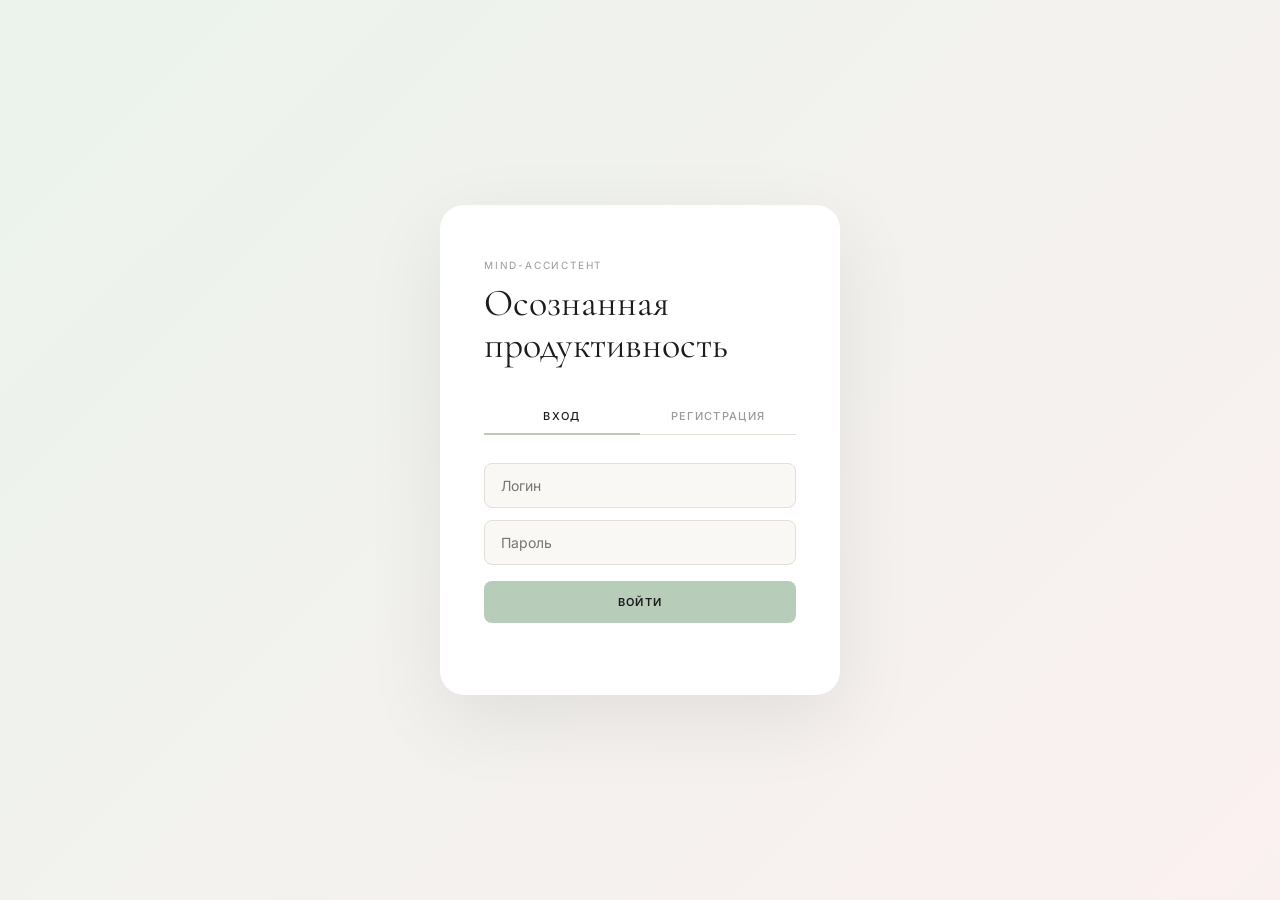
==== index.html @ fe80e9bb "Add files via upload" ====
<!DOCTYPE html>
<html lang="ru">
<head>
<meta charset="UTF-8">
<meta name="viewport" content="width=device-width, initial-scale=1.0, maximum-scale=1">
<title>Mind-ассистент | Осознанная продуктивность</title>
<link href="https://fonts.googleapis.com/css2?family=Cormorant+Garamond:ital,wght@0,300;0,400;0,500;1,300;1,400&family=Inter:opsz,wght@14..32,300;400;500;600&display=swap" rel="stylesheet">
<style>
:root {
  --green:       #B8CCBA;
  --green-light: #D4E6D6;
  --green-pale:  #EBF3EC;
  --pink:        #E0BCBC;
  --pink-light:  #EED4D4;
  --pink-pale:   #FAF0F0;
  --cream:       #FAF8F5;
  --white:       #FFFFFF;
  --ink:         #1C1C1C;
  --ink-mid:     #5A5A5A;
  --ink-soft:    #9A9A9A;
  --border:      #E4DED8;
  --sidebar-bg:  #2A2E2A;
  --sidebar-txt: #E8EDE8;
  --sidebar-sub: #7A8A7A;
  --r: 14px;
  --r-sm: 8px;
  --shadow: 0 2px 20px rgba(0,0,0,0.06);
}
*,*::before,*::after{box-sizing:border-box;margin:0;padding:0}
html{height:100%}
body{min-height:100%;font-family:'Inter',sans-serif;background:var(--cream);color:var(--ink);font-size:14px;line-height:1.6;-webkit-font-smoothing:antialiased}
.hidden{display:none!important}
.screen{min-height:100dvh}

/* AUTH */
.auth-screen{display:flex;align-items:center;justify-content:center;min-height:100dvh;background:linear-gradient(135deg,var(--green-pale) 0%,var(--pink-pale) 100%);padding:24px}
.auth-card{background:var(--white);border-radius:24px;padding:52px 44px;width:100%;max-width:400px;box-shadow:0 24px 80px rgba(0,0,0,0.08)}
.auth-eyebrow{font-size:10px;letter-spacing:0.18em;text-transform:uppercase;color:var(--ink-soft);margin-bottom:10px}
.auth-card h1{font-family:'Cormorant Garamond',serif;font-size:38px;font-weight:400;line-height:1.1;margin-bottom:32px}
.auth-tabs{display:flex;border-bottom:1.5px solid var(--border);margin-bottom:28px}
.auth-tab{flex:1;padding:10px 0;border:none;background:transparent;font-family:'Inter',sans-serif;font-size:11px;letter-spacing:0.12em;text-transform:uppercase;font-weight:500;color:var(--ink-soft);cursor:pointer;border-bottom:2px solid transparent;margin-bottom:-1.5px;transition:all .18s}
.auth-tab.active{color:var(--ink);border-bottom-color:var(--green)}
.auth-form{display:none;flex-direction:column;gap:12px}
.auth-form.active{display:flex}
.auth-form input{padding:13px 16px;border:1.5px solid var(--border);border-radius:var(--r-sm);font-size:14px;font-family:'Inter',sans-serif;background:var(--cream);color:var(--ink);outline:none;transition:border-color .15s,background .15s}
.auth-form input:focus{border-color:var(--green);background:var(--white)}
.auth-form button{margin-top:4px;padding:14px;background:var(--green);color:var(--ink);border:none;border-radius:var(--r-sm);font-size:11px;font-family:'Inter',sans-serif;font-weight:600;letter-spacing:0.12em;text-transform:uppercase;cursor:pointer;transition:background .18s}
.auth-form button:hover{background:var(--green-light)}
.auth-error{font-size:12px;color:#B85555;min-height:14px;margin-top:-6px}

/* SETUP */
.setup-screen{display:flex;align-items:center;justify-content:center;min-height:100dvh;background:linear-gradient(135deg,var(--pink-pale) 0%,var(--green-pale) 100%);padding:24px}
.setup-card{background:var(--white);border-radius:24px;padding:52px 44px;width:100%;max-width:400px;box-shadow:0 24px 80px rgba(0,0,0,0.08);text-align:center}
.setup-icon{font-size:40px;display:block;margin-bottom:20px}
.setup-card h2{font-family:'Cormorant Garamond',serif;font-size:32px;font-weight:400;margin-bottom:8px;line-height:1.15}
.setup-card>p{color:var(--ink-soft);font-size:13px;margin-bottom:28px}
.setup-card .time-label{display:block;text-align:left;font-size:10px;letter-spacing:0.14em;text-transform:uppercase;font-weight:600;color:var(--ink-soft);margin-bottom:8px;margin-top:18px}
.setup-card input[type=text],.setup-card input[type=time]{display:block;width:100%;padding:13px 16px;border:1.5px solid var(--border);border-radius:var(--r-sm);font-size:15px;font-family:'Inter',sans-serif;background:var(--cream);color:var(--ink);outline:none;transition:border-color .15s;-webkit-appearance:none;appearance:none}
.setup-card input:focus{border-color:var(--green);background:var(--white)}
.setup-btn{display:block;width:100%;margin-top:28px;padding:15px;background:var(--sidebar-bg);color:var(--sidebar-txt);border:none;border-radius:var(--r-sm);font-size:11px;font-family:'Inter',sans-serif;font-weight:600;letter-spacing:0.14em;text-transform:uppercase;cursor:pointer;-webkit-tap-highlight-color:transparent;touch-action:manipulation;transition:opacity .15s}
.setup-btn:hover{opacity:.85}
.setup-btn:active{opacity:.7}

/* MAIN APP */
.main-app{display:flex;min-height:100dvh}

/* SIDEBAR */
.sidebar{width:220px;flex-shrink:0;background:var(--sidebar-bg);display:flex;flex-direction:column;padding:36px 24px;position:fixed;top:0;left:0;bottom:0;z-index:10}
.logo{margin-bottom:48px}
.logo-wordmark{font-family:'Cormorant Garamond',serif;font-size:22px;font-weight:300;color:var(--sidebar-txt);letter-spacing:0.04em;line-height:1.2}
.logo-sub{font-size:9px;letter-spacing:0.18em;text-transform:uppercase;color:var(--sidebar-sub);margin-top:4px}
.nav{display:flex;flex-direction:column;gap:2px;flex:1}
.nav-link{display:flex;align-items:center;gap:12px;padding:10px 12px;border-radius:var(--r-sm);font-size:10px;font-weight:600;letter-spacing:0.14em;text-transform:uppercase;color:var(--sidebar-sub);text-decoration:none;cursor:pointer;transition:all .15s}
.nav-link::before{content:'';width:4px;height:4px;border-radius:50%;background:var(--green);opacity:0;transition:opacity .15s;flex-shrink:0}
.nav-link:hover{color:var(--sidebar-txt)}
.nav-link.active{color:var(--sidebar-txt)}
.nav-link.active::before{opacity:1}
.sidebar-bottom{padding-top:24px;border-top:1px solid rgba(255,255,255,0.07)}
.user-chip{display:flex;align-items:center;gap:10px;margin-bottom:14px}
.user-ava{width:30px;height:30px;border-radius:50%;background:var(--green);display:flex;align-items:center;justify-content:center;font-size:12px;font-weight:700;color:var(--sidebar-bg);flex-shrink:0}
.user-name-txt{font-size:13px;font-weight:500;color:var(--sidebar-txt);overflow:hidden;text-overflow:ellipsis;white-space:nowrap}
.logout-btn{width:100%;padding:9px;background:transparent;border:1px solid rgba(255,255,255,0.1);border-radius:var(--r-sm);color:var(--sidebar-sub);font-size:9px;font-family:'Inter',sans-serif;font-weight:600;letter-spacing:0.14em;text-transform:uppercase;cursor:pointer;transition:all .15s}
.logout-btn:hover{border-color:rgba(255,255,255,0.25);color:var(--sidebar-txt)}
.daily-reminder{margin-top:16px;font-size:11px;color:var(--sidebar-sub);line-height:1.6;font-style:italic}

/* MAIN CONTENT */
.main-content{margin-left:220px;flex:1;padding:52px 56px;min-width:0}

/* PAGE HEADER */
.page-header{margin-bottom:40px;display:flex;align-items:flex-end;justify-content:space-between;border-bottom:1px solid var(--border);padding-bottom:24px}
.page-eyebrow{font-size:10px;letter-spacing:0.18em;text-transform:uppercase;color:var(--ink-soft);margin-bottom:8px}
.page-header h2{font-family:'Cormorant Garamond',serif;font-size:42px;font-weight:400;line-height:1;color:var(--ink)}
.greeting{font-size:13px;color:var(--ink-soft);text-align:right;line-height:1.5}
.greeting-name{color:var(--ink);font-weight:500}

/* PROGRESS */
.progress-block{background:var(--white);border-radius:var(--r);padding:20px 24px;margin-bottom:24px;box-shadow:var(--shadow)}
.progress-label{display:flex;justify-content:space-between;font-size:9px;font-weight:600;letter-spacing:0.14em;text-transform:uppercase;color:var(--ink-soft);margin-bottom:10px}
.progress-bar-bg{height:4px;background:var(--green-pale);border-radius:99px;overflow:hidden}
.progress-bar-fill{height:100%;background:linear-gradient(90deg,var(--green),var(--pink));border-radius:99px;transition:width .4s ease}

/* TASKS */
.tasks-list{display:flex;flex-direction:column;gap:10px;margin-bottom:20px}
.task-card{background:var(--white);border:1px solid var(--border);border-radius:var(--r);padding:20px 22px;box-shadow:var(--shadow);transition:border-color .2s}
.task-card.completed{background:var(--green-pale);border-color:var(--green)}
.task-card.completed .task-title{text-decoration:line-through;color:var(--ink-soft)}
.task-header{display:flex;align-items:center;gap:14px}
.task-check{width:18px;height:18px;accent-color:var(--green);cursor:pointer;flex-shrink:0}
.task-title{flex:1;font-size:14px;font-weight:500}
.delete-task-btn{background:none;border:none;color:var(--border);cursor:pointer;font-size:16px;padding:4px;border-radius:4px;transition:color .15s;line-height:1}
.delete-task-btn:hover{color:#C05050}
.task-reward-input{display:block;width:100%;margin-top:14px;padding:10px 14px;border:1.5px solid var(--border);border-radius:var(--r-sm);font-size:12px;font-family:'Inter',sans-serif;color:var(--ink);background:var(--cream);outline:none;transition:border-color .15s,background .15s}
.task-reward-input:focus{border-color:var(--pink);background:var(--white)}
.task-reward-input.has-value{background:var(--pink-pale);border-color:var(--pink)}

/* ADD TASK */
.add-task-form{display:flex;gap:10px;margin-top:8px}
.add-task-form input{flex:1;padding:12px 16px;border:1.5px solid var(--border);border-radius:var(--r-sm);font-size:14px;font-family:'Inter',sans-serif;background:var(--white);color:var(--ink);outline:none;transition:border-color .15s;box-shadow:var(--shadow)}
.add-task-form input:focus{border-color:var(--green)}
.add-task-form input:disabled{opacity:.35}
.add-task-form button{padding:12px 20px;background:var(--sidebar-bg);color:var(--sidebar-txt);border:none;border-radius:var(--r-sm);font-size:10px;font-weight:600;font-family:'Inter',sans-serif;letter-spacing:0.12em;text-transform:uppercase;cursor:pointer;white-space:nowrap;transition:opacity .15s}
.add-task-form button:hover{opacity:.82}
.add-task-form button:disabled{opacity:.35;cursor:not-allowed}
.task-limit-note{text-align:center;font-size:11px;color:var(--ink-soft);margin-top:12px;letter-spacing:0.04em}
.task-limit-warn{color:#B85555}

/* EMPTY */
.empty-state{text-align:center;padding:64px 40px;background:var(--white);border-radius:var(--r);box-shadow:var(--shadow);margin-bottom:20px}
.empty-emoji{font-size:48px;display:block;margin-bottom:16px}
.empty-state p{color:var(--ink-soft);font-size:13px;margin-bottom:4px}
.empty-state p:first-of-type{font-family:'Cormorant Garamond',serif;font-size:22px;color:var(--ink);margin-bottom:8px}

/* STATS */
.stats-grid{display:grid;grid-template-columns:repeat(auto-fill,minmax(130px,1fr));gap:12px;margin-bottom:24px}
.stat-card{background:var(--white);border-radius:var(--r);padding:24px 18px;box-shadow:var(--shadow);text-align:center}
.stat-number{font-family:'Cormorant Garamond',serif;font-size:40px;font-weight:400;color:var(--ink);line-height:1;margin-bottom:8px}
.stat-label{font-size:9px;color:var(--ink-soft);text-transform:uppercase;letter-spacing:0.14em;font-weight:600}

/* REWARDS */
.rewards-list{display:flex;flex-direction:column;gap:12px}
.reward-item{background:var(--white);border:1px solid var(--border);border-radius:var(--r);padding:22px 24px;box-shadow:var(--shadow)}
.reward-item.claimed{background:var(--green-pale);border-color:var(--green)}
.reward-task-name{font-size:15px;font-weight:600;margin-bottom:6px}
.reward-status-badge{display:inline-block;font-size:9px;padding:3px 10px;border-radius:20px;font-weight:700;letter-spacing:0.1em;text-transform:uppercase;margin-bottom:14px}
.badge-done{background:var(--green-light);color:#2E6040}
.badge-pending{background:var(--pink-light);color:#8B4040}
.reward-value{font-size:13px;padding:12px 14px;background:var(--cream);border-radius:var(--r-sm);margin-bottom:14px;color:var(--ink-mid)}
.reward-claim-label{display:flex;align-items:center;gap:10px;cursor:pointer;font-size:13px;font-weight:500}
.reward-claim-check{width:17px;height:17px;accent-color:var(--green);cursor:pointer}

/* REST */
.rest-card{background:var(--white);border-radius:var(--r);padding:64px 48px;box-shadow:var(--shadow);text-align:center}
.rest-tip-label{font-size:9px;letter-spacing:0.18em;text-transform:uppercase;color:var(--ink-soft);margin-bottom:24px}
.rest-quote{font-family:'Cormorant Garamond',serif;font-size:32px;font-style:italic;font-weight:300;color:var(--ink);margin:0 auto 28px;max-width:480px;line-height:1.4}
.rest-sub{font-size:13px;color:var(--ink-soft);line-height:1.8;margin-bottom:40px}
.rest-deco{display:flex;justify-content:center;gap:8px}
.rest-dot{width:6px;height:6px;border-radius:50%}
.rest-dot:nth-child(1){background:var(--green)}
.rest-dot:nth-child(2){background:var(--pink)}
.rest-dot:nth-child(3){background:var(--green-light)}

/* NOTIF PROMPT */
.notification-prompt{position:fixed;bottom:24px;left:50%;transform:translateX(-50%);z-index:100;width:calc(100% - 48px);max-width:420px}
.notification-card{background:var(--sidebar-bg);color:var(--sidebar-txt);border-radius:var(--r);padding:20px 24px;box-shadow:0 12px 48px rgba(0,0,0,0.3);display:flex;flex-wrap:wrap;align-items:center;gap:12px}
.notification-card p{flex:1;font-size:13px;min-width:160px}
.notification-card button{padding:9px 16px;border-radius:var(--r-sm);font-size:10px;font-weight:700;letter-spacing:0.1em;text-transform:uppercase;cursor:pointer;font-family:'Inter',sans-serif;border:none;transition:opacity .15s}
#allowNotificationsBtn{background:var(--green);color:var(--ink)}
#denyNotificationsBtn{background:transparent;color:var(--sidebar-sub);border:1px solid rgba(255,255,255,0.12)!important}

/* MOBILE TOPBAR */
.mobile-topbar{display:none!important}
.mobile-topbar-user{display:flex;align-items:center;gap:10px}
.mobile-topbar-name{font-size:13px;font-weight:500;color:var(--sidebar-txt)}
.mobile-logout-btn{padding:7px 14px;background:transparent;border:1px solid rgba(255,255,255,0.15);border-radius:var(--r-sm);color:var(--sidebar-sub);font-size:9px;font-family:'Inter',sans-serif;font-weight:600;letter-spacing:0.12em;text-transform:uppercase;cursor:pointer;transition:all .15s}
.mobile-logout-btn:hover{color:var(--sidebar-txt)}

/* MOBILE HEADER */
.mobile-header{display:none!important}
.mobile-logo{font-family:'Cormorant Garamond',serif;font-size:20px;font-weight:300;letter-spacing:0.04em}
.hamburger{width:32px;height:32px;background:transparent;border:none;cursor:pointer;display:flex;flex-direction:column;justify-content:center;gap:5px;padding:4px}
.hamburger span{display:block;height:1.5px;background:var(--sidebar-txt);border-radius:2px}
.sidebar-overlay{display:none;position:fixed;inset:0;background:rgba(0,0,0,0.45);z-index:30}
.sidebar-overlay.open{display:block}
.mobile-bottom-nav{display:none}

@media(max-width:768px){
  .sidebar{display:none!important}
  .sidebar-overlay{display:none!important}
  .main-content{margin-left:0!important;padding:20px 20px 100px;width:100%}

  .page-header{flex-direction:column;align-items:flex-start;gap:8px}
  .greeting{text-align:left}
  .page-header h2{font-size:32px}
  .stats-grid{grid-template-columns:repeat(2,1fr)}
  .add-task-form{flex-direction:column}
  .add-task-form button{width:100%}
  .auth-card,.setup-card{padding:36px 24px}
  .mobile-bottom-nav{display:flex;position:fixed;bottom:0;left:0;right:0;background:var(--sidebar-bg);padding:8px 0 max(10px,env(safe-area-inset-bottom));justify-content:space-around;z-index:20;border-top:1px solid rgba(255,255,255,0.06)}
  .mobile-nav-btn{display:flex;flex-direction:column;align-items:center;gap:3px;background:none;border:none;cursor:pointer;color:var(--sidebar-sub);font-family:'Inter',sans-serif;font-size:9px;font-weight:600;letter-spacing:0.1em;text-transform:uppercase;padding:4px 12px;-webkit-tap-highlight-color:transparent;touch-action:manipulation;transition:color .15s}
  .mobile-nav-btn .nav-icon{font-size:20px;margin-bottom:1px}
  .mobile-nav-btn.active{color:var(--green)}
}
</style>
</head>
<body>
<div id="app">

<div id="authScreen" class="screen auth-screen">
  <div class="auth-card">
    <p class="auth-eyebrow">mind-ассистент</p>
    <h1>Осознанная<br>продуктивность</h1>
    <div class="auth-tabs">
      <button class="auth-tab active" data-tab="login">Вход</button>
      <button class="auth-tab" data-tab="register">Регистрация</button>
    </div>
    <div id="loginForm" class="auth-form active">
      <input type="text" id="loginUsername" placeholder="Логин" autocomplete="username">
      <input type="password" id="loginPassword" placeholder="Пароль" autocomplete="current-password">
      <button id="doLoginBtn">Войти</button>
      <p class="auth-error" id="loginError"></p>
    </div>
    <div id="registerForm" class="auth-form">
      <input type="text" id="regUsername" placeholder="Логин" autocomplete="username">
      <input type="email" id="regEmail" placeholder="Email" autocomplete="email">
      <input type="password" id="regPassword" placeholder="Пароль" autocomplete="new-password">
      <button id="doRegisterBtn">Зарегистрироваться</button>
      <p class="auth-error" id="regError"></p>
    </div>
  </div>
</div>

<div id="nameSetupScreen" class="screen setup-screen hidden">
  <div class="setup-card">
    <span class="setup-icon">👋</span>
    <h2>Как к вам обращаться?</h2>
    <p>Введите ваше имя — мы будем использовать его в приложении</p>
    <input type="text" id="userNameInput" placeholder="Например: Алеся" autocomplete="given-name">
    <button class="setup-btn" id="saveNameBtn">Продолжить</button>
  </div>
</div>

<div id="notificationsSetupScreen" class="screen setup-screen hidden">
  <div class="setup-card">
    <span class="setup-icon">🔔</span>
    <h2>Настройка напоминаний</h2>
    <p>Выберите удобное время для уведомлений</p>
    <span class="time-label">Утреннее напоминание</span>
    <input type="time" id="morningTime" value="09:00">
    <span class="time-label">Вечернее напоминание</span>
    <input type="time" id="eveningTime" value="20:00">
    <button class="setup-btn" id="saveNotificationsBtn">Сохранить и начать</button>
  </div>
</div>

<div id="mainApp" class="screen main-app hidden">
  <div class="mobile-topbar" id="mobileTopbar">
    <div class="mobile-topbar-user">
      <div class="user-ava" id="mobileUserAvatar">?</div>
      <span class="mobile-topbar-name" id="mobileUserName"></span>
    </div>
    <button id="mobileLogoutBtn" class="mobile-logout-btn">Выйти</button>
  </div>
  <main class="main-content" id="mainContent"></main>
  <nav class="mobile-bottom-nav">
    <button class="mobile-nav-btn active" data-page="planner"><span class="nav-icon">📋</span>Планер</button>
    <button class="mobile-nav-btn" data-page="progress"><span class="nav-icon">📊</span>Прогресс</button>
    <button class="mobile-nav-btn" data-page="rewards"><span class="nav-icon">🏆</span>Награды</button>
    <button class="mobile-nav-btn" data-page="rest"><span class="nav-icon">🌿</span>Отдых</button>
  </nav>
</div>
</div>

<div id="notificationPermission" class="notification-prompt hidden">
  <div class="notification-card">
    <p>🔔 Получать утренние и вечерние напоминания?</p>
    <button id="allowNotificationsBtn">Разрешить</button>
    <button id="denyNotificationsBtn">Не сейчас</button>
  </div>
</div>

<script>
// STORE
var users = JSON.parse(localStorage.getItem('mind_users') || '[]');
var currentUser = JSON.parse(localStorage.getItem('mind_currentUser') || 'null');

function saveUsers(){ localStorage.setItem('mind_users', JSON.stringify(users)); }
function saveCurrentUser(){
  localStorage.setItem('mind_currentUser', JSON.stringify(currentUser));
  var idx = users.findIndex(function(u){ return u.id === currentUser.id; });
  if(idx !== -1){ users[idx] = currentUser; saveUsers(); }
}

function showScreen(id){
  document.querySelectorAll('.screen').forEach(function(s){ s.classList.add('hidden'); });
  var el = document.getElementById(id);
  if(el) el.classList.remove('hidden');
}

// AUTH TABS
document.querySelectorAll('.auth-tab').forEach(function(tab){
  tab.addEventListener('click', function(){
    document.querySelectorAll('.auth-tab').forEach(function(t){ t.classList.remove('active'); });
    tab.classList.add('active');
    document.querySelectorAll('.auth-form').forEach(function(f){ f.classList.remove('active'); });
    var form = document.getElementById(tab.dataset.tab + 'Form');
    if(form) form.classList.add('active');
  });
});

function register(u, e, p){
  if(users.find(function(x){ return x.username === u; })){
    document.getElementById('regError').textContent = 'Пользователь уже существует';
    return false;
  }
  users.push({ id: Date.now(), username: u, email: e, password: p,
    name: '', isProfileSetup: false,
    notificationTimeMorning: '09:00', notificationTimeEvening: '20:00',
    tasks: [], claimedRewards: [] });
  saveUsers();
  return true;
}

function login(u, p){
  var user = users.find(function(x){ return x.username === u && x.password === p; });
  if(!user){ document.getElementById('loginError').textContent = 'Неверный логин или пароль'; return false; }
  currentUser = user;
  saveCurrentUser();
  return true;
}

// ONBOARDING — только при первой регистрации
function afterLogin(){
  if(!currentUser.name) showScreen('nameSetupScreen');
  else if(!currentUser.isProfileSetup) showScreen('notificationsSetupScreen');
  else startMainApp();
}

// NOTIFICATIONS
function requestNotifications(){
  Notification.requestPermission().then(function(p){
    if(p === 'granted') scheduleNotifications();
    document.getElementById('notificationPermission').classList.add('hidden');
  });
}

function scheduleNotifications(){
  if(!currentUser || Notification.permission !== 'granted') return;
  function at(time, title, body){
    var now = new Date();
    var parts = time.split(':').map(Number);
    var t = new Date(now.getFullYear(), now.getMonth(), now.getDate(), parts[0], parts[1]);
    if(t <= now) t.setDate(t.getDate() + 1);
    setTimeout(function(){ if(Notification.permission === 'granted') new Notification(title, { body: body }); }, t - now);
  }
  at(currentUser.notificationTimeMorning, 'Доброе утро!', currentUser.name + ', выбери три задачи на день.');
  at(currentUser.notificationTimeEvening, 'Время отдохнуть!', currentUser.name + ', ты отлично поработала!');
}

// TASKS
var MAX = 3;

function addTask(title){
  if(!title.trim()) return;
  if(currentUser.tasks.length >= MAX){ alert('Максимум 3 задачи в день!'); return; }
  currentUser.tasks.push({ id: Date.now(), title: title.trim(), completed: false, reward: '' });
  saveCurrentUser(); renderPlanner();
}

function toggleTask(id){
  var t = currentUser.tasks.find(function(t){ return t.id === id; });
  if(t){ t.completed = !t.completed; saveCurrentUser(); renderPlanner(); }
}

function updateTaskReward(id, val){
  var t = currentUser.tasks.find(function(t){ return t.id === id; });
  if(t){ t.reward = val; saveCurrentUser(); }
}

function deleteTask(id){
  if(!confirm('Удалить задачу?')) return;
  currentUser.tasks = currentUser.tasks.filter(function(t){ return t.id !== id; });
  currentUser.claimedRewards = (currentUser.claimedRewards || []).filter(function(r){ return r !== id; });
  saveCurrentUser(); renderCurrentPage();
}

function toggleRewardClaim(id){
  var t = currentUser.tasks.find(function(t){ return t.id === id; });
  if(!t || !(t.reward || '').trim()){ alert('Сначала пропишите награду в разделе «Планер»'); return; }
  if(!currentUser.claimedRewards) currentUser.claimedRewards = [];
  if(currentUser.claimedRewards.includes(id)){
    currentUser.claimedRewards = currentUser.claimedRewards.filter(function(r){ return r !== id; });
  } else {
    currentUser.claimedRewards.push(id);
    alert('Поздравляю! Ты получила награду: ' + t.reward);
  }
  saveCurrentUser(); renderRewards();
}

function esc(s){
  var d = document.createElement('div'); d.textContent = s || ''; return d.innerHTML;
}

// RENDER
function renderPlanner(){
  var c = document.getElementById('mainContent');
  if(!c) return;
  var done = currentUser.tasks.filter(function(t){ return t.completed; }).length;
  var pct = currentUser.tasks.length ? Math.round(done / currentUser.tasks.length * 100) : 0;
  var left = MAX - currentUser.tasks.length;
  var name = currentUser.name || currentUser.username;

  var tasksHtml;
  if(currentUser.tasks.length === 0){
    tasksHtml = '<div class="empty-state"><span class="empty-emoji">📝</span><p>Задач пока нет</p><p>Добавьте первую задачу ниже — до ' + MAX + ' в день</p></div>';
  } else {
    tasksHtml = '<div class="tasks-list">' + currentUser.tasks.map(function(t){
      return '<div class="task-card' + (t.completed ? ' completed' : '') + '">' +
        '<div class="task-header">' +
        '<input type="checkbox" class="task-check" data-id="' + t.id + '"' + (t.completed ? ' checked' : '') + '>' +
        '<span class="task-title">' + esc(t.title) + '</span>' +
        '<button class="delete-task-btn" data-id="' + t.id + '">✕</button>' +
        '</div>' +
        '<input type="text" class="task-reward-input' + ((t.reward || '').trim() ? ' has-value' : '') + '" placeholder="Моя награда за эту задачу…" value="' + esc(t.reward) + '" data-id="' + t.id + '">' +
        '</div>';
    }).join('') + '</div>';
  }

  c.innerHTML = '<div class="page-header"><div class="page-header-left"><p class="page-eyebrow">сегодня</p><h2>Планер дня</h2></div><div class="greeting"><span class="greeting-name">' + esc(name) + '</span><br>' + (left > 0 ? 'осталось ' + left + ' из ' + MAX + ' задач' : 'лимит на сегодня исчерпан') + '</div></div>' +
    '<div class="progress-block"><div class="progress-label"><span>Прогресс</span><span>' + pct + '%</span></div><div class="progress-bar-bg"><div class="progress-bar-fill" style="width:' + pct + '%"></div></div></div>' +
    tasksHtml +
    '<div class="add-task-form"><input type="text" id="newTaskTitle" placeholder="Новая задача…"' + (left <= 0 ? ' disabled' : '') + '><button id="addTaskBtn"' + (left <= 0 ? ' disabled' : '') + '>Добавить</button></div>' +
    '<p class="task-limit-note' + (left <= 0 ? ' task-limit-warn' : '') + '">' + (left <= 0 ? 'Завтра будет новый день!' : 'Можно добавить ещё ' + left + ' задачу') + '</p>';

  c.querySelectorAll('.task-check').forEach(function(cb){
    cb.addEventListener('change', function(e){ toggleTask(+e.target.dataset.id); });
  });
  c.querySelectorAll('.task-reward-input').forEach(function(inp){
    inp.addEventListener('input', function(e){ inp.classList.toggle('has-value', !!e.target.value.trim()); });
    inp.addEventListener('change', function(e){ updateTaskReward(+e.target.dataset.id, e.target.value); });
  });
  c.querySelectorAll('.delete-task-btn').forEach(function(btn){
    btn.addEventListener('click', function(e){ deleteTask(+e.target.dataset.id); });
  });
  var addBtn = document.getElementById('addTaskBtn');
  var inp = document.getElementById('newTaskTitle');
  if(addBtn && inp){
    addBtn.addEventListener('click', function(){ addTask(inp.value); inp.value = ''; });
    inp.addEventListener('keydown', function(e){ if(e.key === 'Enter'){ addTask(inp.value); inp.value = ''; } });
  }
}

function renderProgress(){
  var c = document.getElementById('mainContent');
  if(!c) return;
  var total = currentUser.tasks.length;
  var done = currentUser.tasks.filter(function(t){ return t.completed; }).length;
  var pct = total ? Math.round(done / total * 100) : 0;
  var rewFilled = currentUser.tasks.filter(function(t){ return (t.reward || '').trim(); }).length;
  var claimed = (currentUser.claimedRewards || []).length;
  c.innerHTML = '<div class="page-header"><div class="page-header-left"><p class="page-eyebrow">статистика</p><h2>Прогресс</h2></div></div>' +
    '<div class="stats-grid">' +
    '<div class="stat-card"><div class="stat-number">' + total + '/' + MAX + '</div><div class="stat-label">Задач сегодня</div></div>' +
    '<div class="stat-card"><div class="stat-number">' + done + '</div><div class="stat-label">Выполнено</div></div>' +
    '<div class="stat-card"><div class="stat-number">' + pct + '%</div><div class="stat-label">Эффективность</div></div>' +
    '<div class="stat-card"><div class="stat-number">' + rewFilled + '</div><div class="stat-label">Наград назначено</div></div>' +
    '<div class="stat-card"><div class="stat-number">' + claimed + '</div><div class="stat-label">Наград получено</div></div>' +
    '</div>' +
    '<div class="progress-block"><div class="progress-label"><span>Общий прогресс</span><span>' + pct + '%</span></div><div class="progress-bar-bg"><div class="progress-bar-fill" style="width:' + pct + '%"></div></div></div>';
}

function renderRewards(){
  var c = document.getElementById('mainContent');
  if(!c) return;
  var tasks = currentUser.tasks.filter(function(t){ return (t.reward || '').trim(); });
  if(!tasks.length){
    c.innerHTML = '<div class="page-header"><div class="page-header-left"><p class="page-eyebrow">мотивация</p><h2>Награды</h2></div></div>' +
      '<div class="empty-state"><span class="empty-emoji">🎁</span><p>Наград пока нет</p><p>Добавь награду к каждой задаче в разделе «Планер»</p></div>';
    return;
  }
  c.innerHTML = '<div class="page-header"><div class="page-header-left"><p class="page-eyebrow">мотивация</p><h2>Награды</h2></div></div>' +
    '<div class="rewards-list">' + tasks.map(function(t){
      var cl = (currentUser.claimedRewards || []).includes(t.id);
      return '<div class="reward-item' + (cl ? ' claimed' : '') + '">' +
        '<div class="reward-task-name">' + esc(t.title) + '</div>' +
        '<span class="reward-status-badge ' + (t.completed ? 'badge-done' : 'badge-pending') + '">' + (t.completed ? '✓ Выполнено' : '● В процессе') + '</span>' +
        '<div class="reward-value">🎁 ' + esc(t.reward) + '</div>' +
        '<label class="reward-claim-label">' +
        '<input type="checkbox" class="reward-claim-check" data-id="' + t.id + '"' + (cl ? ' checked' : '') + (!t.completed ? ' disabled' : '') + '>' +
        '<span>' + (cl ? 'Награда получена!' : 'Забрать награду') + '</span></label>' +
        (!t.completed ? '<p style="font-size:11px;color:#B85555;margin-top:8px">Сначала выполните задачу</p>' : '') +
        '</div>';
    }).join('') + '</div>';
  c.querySelectorAll('.reward-claim-check').forEach(function(cb){
    cb.addEventListener('change', function(e){ if(!cb.disabled) toggleRewardClaim(+e.target.dataset.id); });
  });
}

var REST_TIPS = [
  "Подыши свежим воздухом 5 минут","Выпей чай без телефона",
  "Сделай лёгкую растяжку","Послушай любимую музыку",
  "Ничего не делай — это тоже отдых","Почитай книгу 15 минут",
  "Прогуляйся вокруг дома","Сделай самомассаж",
  "Посмотри на небо","Зажги ароматическую свечу",
  "Нарисуй что-нибудь просто так","Напиши три приятных события дня"
];

function renderRest(){
  var c = document.getElementById('mainContent');
  if(!c) return;
  var now = new Date();
  var tip = REST_TIPS[Math.floor((now - new Date(now.getFullYear(),0,0)) / 86400000) % REST_TIPS.length];
  c.innerHTML = '<div class="page-header"><div class="page-header-left"><p class="page-eyebrow">практика</p><h2>Отдых</h2></div></div>' +
    '<div class="rest-card">' +
    '<p class="rest-tip-label">Совет дня</p>' +
    '<div class="rest-quote">"' + tip + '"</div>' +
    '<p class="rest-sub">Ты сделала достаточно за сегодня.<br>Отдыхай без чувства вины.</p>' +
    '<div class="rest-deco"><div class="rest-dot"></div><div class="rest-dot"></div><div class="rest-dot"></div></div>' +
    '</div>';
}

function renderCurrentPage(){
  var active = document.querySelector('.nav-link.active') || document.querySelector('.mobile-nav-btn.active');
  var page = (active && active.dataset.page) || 'planner';
  if(page === 'planner') renderPlanner();
  else if(page === 'progress') renderProgress();
  else if(page === 'rewards') renderRewards();
  else if(page === 'rest') renderRest();
}

// NAV
function switchPage(page){
  document.querySelectorAll('.nav-link').forEach(function(l){ l.classList.toggle('active', l.dataset.page === page); });
  document.querySelectorAll('.mobile-nav-btn').forEach(function(b){ b.classList.toggle('active', b.dataset.page === page); });
  renderCurrentPage();
}

function setupNavigation(){
  document.querySelectorAll('.nav-link').forEach(function(link){
    link.addEventListener('click', function(e){ e.preventDefault(); switchPage(link.dataset.page); });
  });
  document.querySelectorAll('.mobile-nav-btn').forEach(function(btn){
    btn.addEventListener('click', function(){ switchPage(btn.dataset.page); });
  });
}

function openSidebar(){} function closeSidebar(){}

function startMainApp(){
  showScreen('mainApp');
  setupNavigation();
  // ФИКС: рендер после показа экрана
  requestAnimationFrame(function(){ renderCurrentPage(); });
  var name = currentUser.name || currentUser.username;
  document.getElementById('userNameDisplay').textContent = name;
  document.getElementById('userAvatar').textContent = name.charAt(0).toUpperCase();
  var mobileAva = document.getElementById('mobileUserAvatar');
  var mobileName = document.getElementById('mobileUserName');
  if(mobileAva) mobileAva.textContent = name.charAt(0).toUpperCase();
  if(mobileName) mobileName.textContent = name;
  var mobileLogout = document.getElementById('mobileLogoutBtn');
  if(mobileLogout){
    mobileLogout.onclick = function(){
      currentUser = null;
      localStorage.removeItem('mind_currentUser');
      showScreen('authScreen');
    };
  }
  var h = new Date().getHours();
  var rem = document.getElementById('dailyReminder');
  if(rem){
    if(h < 12) rem.textContent = '☀️ Доброе утро! Выбери три задачи';
    else if(h < 18) rem.textContent = '🌤 Хорошего дня! Держи фокус';
    else rem.textContent = '🌙 Отличная работа! Пора отдохнуть';
  }
  if(Notification.permission === 'default'){
    document.getElementById('notificationPermission').classList.remove('hidden');
  } else if(Notification.permission === 'granted'){
    scheduleNotifications();
  }
}

// HANDLERS
document.getElementById('doLoginBtn').addEventListener('click', function(){
  var u = document.getElementById('loginUsername').value;
  var p = document.getElementById('loginPassword').value;
  document.getElementById('loginError').textContent = '';
  if(login(u, p)) afterLogin();
});

document.getElementById('doRegisterBtn').addEventListener('click', function(){
  var u = document.getElementById('regUsername').value;
  var e = document.getElementById('regEmail').value;
  var p = document.getElementById('regPassword').value;
  document.getElementById('regError').textContent = '';
  if(register(u, e, p)){
    ['regUsername','regEmail','regPassword'].forEach(function(id){ document.getElementById(id).value = ''; });
    document.querySelector('.auth-tab[data-tab="login"]').click();
  }
});

document.getElementById('saveNameBtn').addEventListener('click', function(){
  var name = document.getElementById('userNameInput').value.trim();
  if(!name){ alert('Пожалуйста, введите ваше имя'); return; }
  currentUser.name = name;
  saveCurrentUser();
  showScreen('notificationsSetupScreen');
});

// ГЛАВНЫЙ ФИКС кнопки сохранить на мобиле
(function(){
  var btn = document.getElementById('saveNotificationsBtn');
  var fired = false;
  function doSave(e){
    e.preventDefault();
    if(fired) return;
    fired = true;
    setTimeout(function(){ fired = false; }, 800);
    var morning = document.getElementById('morningTime').value || '09:00';
    var evening = document.getElementById('eveningTime').value || '20:00';
    currentUser.notificationTimeMorning = morning;
    currentUser.notificationTimeEvening = evening;
    currentUser.isProfileSetup = true;
    saveCurrentUser();
    scheduleNotifications();
    startMainApp();
  }
  btn.addEventListener('click', doSave);
})();

document.getElementById('logoutBtn').addEventListener('click', function(){
  currentUser = null;
  localStorage.removeItem('mind_currentUser');
  showScreen('authScreen');
});

document.getElementById('allowNotificationsBtn').addEventListener('click', requestNotifications);
document.getElementById('denyNotificationsBtn').addEventListener('click', function(){
  document.getElementById('notificationPermission').classList.add('hidden');
});

// hamburger removed
// overlay removed

// INIT
if(currentUser){ afterLogin(); } else { showScreen('authScreen'); }
</script>
</body>
</html>
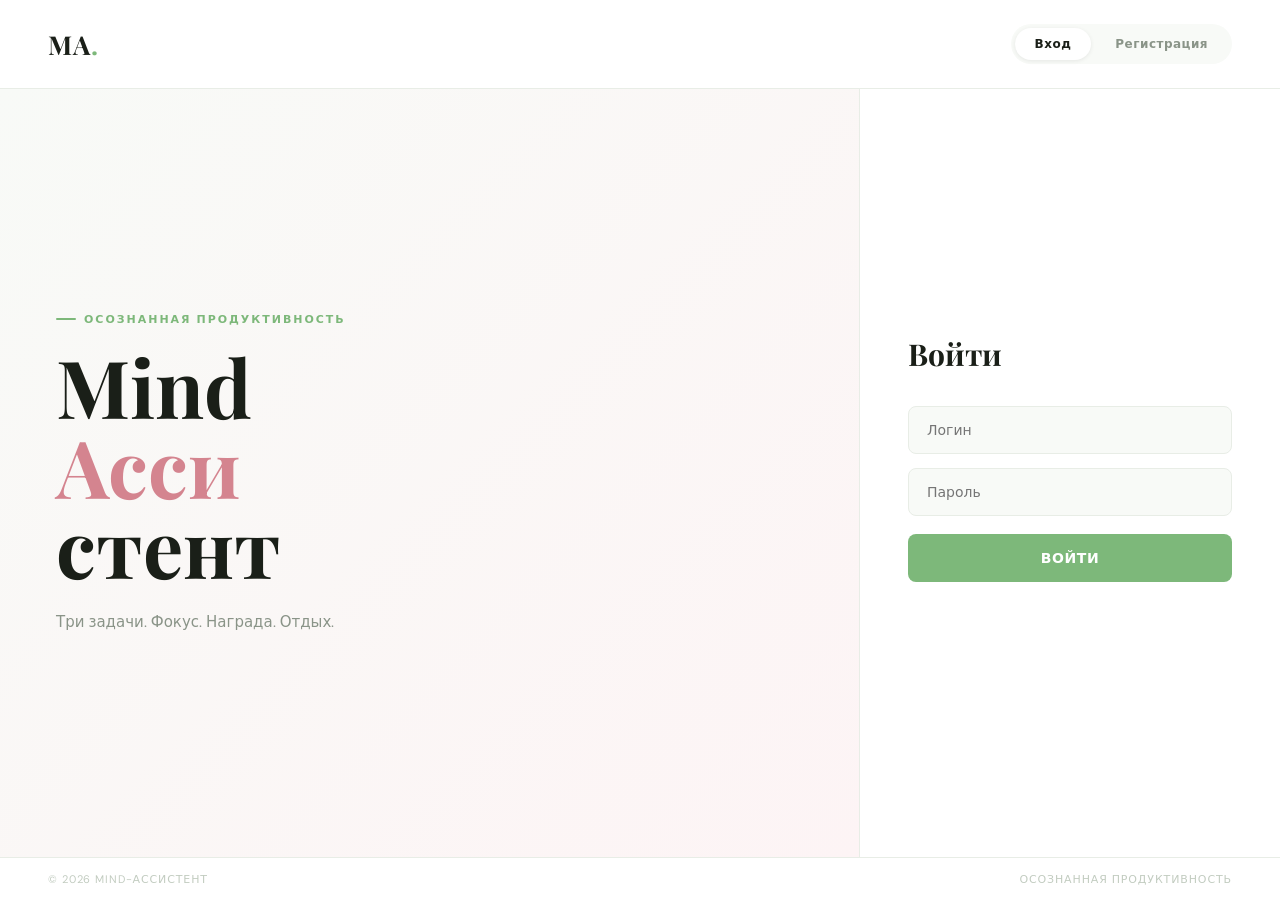
==== commit 9f66563a: "Add files via upload" ====
--- a/index.html
+++ b/index.html
@@ -2,647 +2,557 @@
 <html lang="ru">
 <head>
 <meta charset="UTF-8">
-<meta name="viewport" content="width=device-width, initial-scale=1.0, maximum-scale=1">
+<meta name="viewport" content="width=device-width, initial-scale=1.0, viewport-fit=cover">
 <title>Mind-ассистент | Осознанная продуктивность</title>
-<link href="https://fonts.googleapis.com/css2?family=Cormorant+Garamond:ital,wght@0,300;0,400;0,500;1,300;1,400&family=Inter:opsz,wght@14..32,300;400;500;600&display=swap" rel="stylesheet">
+<link href="https://fonts.googleapis.com/css2?family=DM+Sans:ital,opsz,wght@0,9..40,300;0,9..40,400;0,9..40,500;0,9..40,600;0,9..40,700;1,9..40,300&family=Playfair+Display:wght@400;600;700&display=swap" rel="stylesheet">
 <style>
-:root {
-  --green:       #B8CCBA;
-  --green-light: #D4E6D6;
-  --green-pale:  #EBF3EC;
-  --pink:        #E0BCBC;
-  --pink-light:  #EED4D4;
-  --pink-pale:   #FAF0F0;
-  --cream:       #FAF8F5;
-  --white:       #FFFFFF;
-  --ink:         #1C1C1C;
-  --ink-mid:     #5A5A5A;
-  --ink-soft:    #9A9A9A;
-  --border:      #E4DED8;
-  --sidebar-bg:  #2A2E2A;
-  --sidebar-txt: #E8EDE8;
-  --sidebar-sub: #7A8A7A;
-  --r: 14px;
-  --r-sm: 8px;
-  --shadow: 0 2px 20px rgba(0,0,0,0.06);
-}
-*,*::before,*::after{box-sizing:border-box;margin:0;padding:0}
-html{height:100%}
-body{min-height:100%;font-family:'Inter',sans-serif;background:var(--cream);color:var(--ink);font-size:14px;line-height:1.6;-webkit-font-smoothing:antialiased}
+/* ===== RESET & BASE ===== */
+*,*::before,*::after{margin:0;padding:0;box-sizing:border-box}
+
+:root{
+  --bg:#FFFFFF;
+  --surface:#F8FAF7;
+  --surface2:#F0F5EF;
+  --surface-rose:#FDF4F5;
+  --border:#E8EDE6;
+  --border-rose:#F2E4E6;
+  --black:#1A1F18;
+  --green:#B5D5B0;
+  --green-soft:#D4EAD0;
+  --green-main:#7DB87A;
+  --rose:#E8B4BC;
+  --rose-soft:#F5D8DB;
+  --rose-main:#D4848F;
+  --gray:#8A9488;
+  --gray-dim:#C2CCC0;
+  --error:#C0616A;
+  --font-display:'Playfair Display','Georgia',serif;
+  --font-body:'DM Sans','Inter',system-ui,sans-serif;
+  --radius:12px;
+  --radius-sm:8px;
+}
+
+html,body{height:100%}
+body{font-family:var(--font-body);background:var(--bg);color:var(--black);-webkit-font-smoothing:antialiased}
+
+/* ===== SCREENS ===== */
+.screen{min-height:100vh;display:flex;flex-direction:column}
+.screen.hidden{display:none!important}
+
+/* ===== AUTH SCREEN ===== */
+.auth-screen{background:var(--bg)}
+.auth-header{display:flex;justify-content:space-between;align-items:center;padding:24px 48px;border-bottom:1px solid var(--border);background:var(--bg);flex-wrap:wrap;gap:16px}
+.brand-mark{font-family:var(--font-display);font-size:26px;font-weight:700;color:var(--black);letter-spacing:1px}
+.brand-mark span{color:var(--green-main)}
+.auth-nav{display:flex;gap:4px;background:var(--surface);border-radius:50px;padding:4px}
+.nav-text-link{font-size:12px;font-weight:600;letter-spacing:.04em;color:var(--gray);cursor:pointer;padding:8px 20px;border-radius:50px;transition:all .2s}
+.nav-text-link:hover{color:var(--black)}
+.nav-text-link.active{color:var(--black);background:var(--bg);box-shadow:0 1px 4px rgba(0,0,0,.08)}
+.auth-body{flex:1;display:flex;align-items:stretch;min-height:70vh}
+.auth-hero{flex:1;display:flex;flex-direction:column;justify-content:center;padding:60px 56px;border-right:1px solid var(--border);background:linear-gradient(135deg,var(--surface) 0%,var(--surface-rose) 100%)}
+.auth-hero-content{max-width:480px}
+.auth-eyebrow{font-size:11px;font-weight:600;letter-spacing:.18em;text-transform:uppercase;color:var(--green-main);margin-bottom:20px;display:flex;align-items:center;gap:8px}
+.auth-eyebrow::before{content:'';display:block;width:20px;height:2px;background:var(--green-main);border-radius:2px}
+.auth-title{font-family:var(--font-display);font-size:clamp(40px,7vw,80px);line-height:1;color:var(--black);margin-bottom:24px;font-weight:700}
+.auth-title .accent{color:var(--rose-main)}
+.auth-subtitle{font-size:15px;font-weight:400;color:var(--gray);line-height:1.6}
+.auth-panel{width:420px;flex-shrink:0;display:flex;flex-direction:column;justify-content:center;padding:56px 48px;background:var(--bg)}
+.auth-panel-title{font-family:var(--font-display);font-size:30px;font-weight:700;color:var(--black);margin-bottom:32px}
+.auth-form{display:none;flex-direction:column;gap:14px}
+.auth-form.active{display:flex}
+.field-input{width:100%;padding:14px 18px;background:var(--surface);border:1.5px solid var(--border);color:var(--black);font-family:var(--font-body);font-size:14px;outline:none;transition:border-color .2s,background .2s;border-radius:var(--radius-sm)}
+.field-input:focus{border-color:var(--green-main);background:var(--bg)}
+.cta-btn{display:block;width:100%;margin-top:4px;padding:15px 24px;background:var(--green-main);color:#fff;border:none;font-family:var(--font-body);font-size:14px;font-weight:700;letter-spacing:.04em;text-transform:uppercase;cursor:pointer;transition:all .2s;border-radius:var(--radius-sm)}
+.cta-btn:hover{background:var(--green);color:var(--black)}
+.cta-btn:active{transform:scale(.98)}
+.auth-error{font-size:12px;color:var(--error);min-height:16px}
+.auth-footer{padding:14px 48px;border-top:1px solid var(--border);font-size:11px;letter-spacing:.08em;text-transform:uppercase;color:var(--gray-dim);display:flex;justify-content:space-between;background:var(--bg);flex-wrap:wrap;gap:8px}
+
+/* ===== SETUP SCREENS ===== */
+.setup-screen{background:var(--bg);align-items:center;justify-content:center}
+.setup-layout{max-width:600px;width:100%;padding:60px 48px;display:flex;flex-direction:column;gap:20px}
+.setup-eyebrow{font-size:11px;font-weight:600;letter-spacing:.18em;text-transform:uppercase;color:var(--green-main);display:flex;align-items:center;gap:8px}
+.setup-eyebrow::before{content:'';display:block;width:16px;height:2px;background:var(--green-main);border-radius:2px}
+.setup-title{font-family:var(--font-display);font-size:clamp(36px,5vw,60px);line-height:1.05;color:var(--black);font-weight:700}
+.setup-title .accent{color:var(--rose-main)}
+.setup-desc{font-size:14px;color:var(--gray);line-height:1.6}
+.field-input--large{font-size:16px;padding:16px 20px}
+.time-row{display:flex;align-items:center;gap:20px;background:var(--surface);border:1.5px solid var(--border);padding:14px 18px;border-radius:var(--radius-sm);transition:border-color .2s}
+.time-row:focus-within{border-color:var(--green-main)}
+.time-label{font-size:11px;font-weight:700;letter-spacing:.14em;text-transform:uppercase;color:var(--green-main);width:48px;flex-shrink:0}
+.field-input--time{border:none;background:transparent;color:var(--black);font-family:var(--font-body);font-size:20px;font-weight:300;padding:0;flex:1;outline:none}
+
+/* ===== MAIN APP ===== */
+.main-app{min-height:100vh;display:flex;background:var(--bg)}
+
+/* SIDEBAR */
+.sidebar{width:260px;flex-shrink:0;background:var(--surface);border-right:1px solid var(--border);display:flex;flex-direction:column;padding:32px 20px;height:100vh;position:sticky;top:0}
+.sidebar-brand{font-family:var(--font-display);font-size:22px;font-weight:700;color:var(--black);margin-bottom:40px;padding:0 8px}
+.sidebar-brand span{color:var(--green-main)}
+.sidebar-nav{display:flex;flex-direction:column;gap:4px;flex:1}
+.nav-link{display:flex;align-items:center;gap:12px;padding:11px 14px;text-decoration:none;font-size:13px;font-weight:600;letter-spacing:.02em;color:var(--gray);border-radius:var(--radius-sm);transition:all .18s;cursor:pointer;position:relative}
+.nav-link:hover{color:var(--black);background:var(--surface2)}
+.nav-link.active{color:var(--black);background:var(--green-soft)}
+.nav-link::before{font-size:16px;flex-shrink:0;width:22px;text-align:center}
+.nav-link[data-page="planner"]::before{content:'✦'}
+.nav-link[data-page="progress"]::before{content:'◎'}
+.nav-link[data-page="rewards"]::before{content:'✿'}
+.nav-link[data-page="rest"]::before{content:'◌'}
+.nav-link.active::before{color:var(--green-main)}
+.sidebar-bottom{padding-top:20px;border-top:1px solid var(--border);margin-top:auto}
+.sidebar-user{font-size:14px;font-weight:600;color:var(--black);margin-bottom:8px;padding:0 4px}
+.daily-reminder{font-size:12px;line-height:1.5;color:var(--gray);font-style:italic;margin-bottom:16px;padding:0 4px}
+.logout-btn{width:100%;background:transparent;border:1.5px solid var(--border);color:var(--gray);padding:10px;font-family:var(--font-body);font-size:12px;font-weight:600;letter-spacing:.06em;text-transform:uppercase;cursor:pointer;transition:all .18s;border-radius:var(--radius-sm)}
+.logout-btn:hover{border-color:var(--rose-main);color:var(--rose-main);background:var(--rose-soft)}
+
+/* MAIN CONTENT */
+.main-content{flex:1;padding:48px 56px;background:var(--bg);overflow-y:auto;min-height:100vh}
+
+/* ===== PAGE ELEMENTS ===== */
+.page-eyebrow{font-size:11px;font-weight:600;letter-spacing:.18em;text-transform:uppercase;color:var(--green-main);margin-bottom:10px;display:flex;align-items:center;gap:8px}
+.page-eyebrow::before{content:'';display:block;width:16px;height:2px;background:var(--green-main);border-radius:2px}
+.page-title{font-family:var(--font-display);font-size:clamp(32px,4vw,48px);line-height:1.05;color:var(--black);margin-bottom:8px;font-weight:700}
+.page-divider{border:none;border-top:1px solid var(--border);margin:20px 0}
+.greeting-bar{padding:16px 20px;background:var(--surface);border-left:3px solid var(--green-main);border-radius:0 var(--radius-sm) var(--radius-sm) 0;font-size:14px;color:var(--gray);margin-bottom:32px;font-weight:500;line-height:1.5}
+.progress-wrap{margin-bottom:36px}
+.progress-meta{display:flex;justify-content:space-between;font-size:11px;font-weight:700;letter-spacing:.08em;text-transform:uppercase;color:var(--gray);margin-bottom:8px}
+.progress-track{height:4px;background:var(--border);border-radius:4px}
+.progress-fill{height:100%;background:linear-gradient(90deg,var(--green-main),var(--rose-main));border-radius:4px;width:0%;transition:width .4s ease}
+.tasks-list{display:flex;flex-direction:column;margin-bottom:28px;gap:0}
+.task-card{padding:18px 0;border-bottom:1px solid var(--border)}
+.task-card.completed{opacity:.45}
+.task-header{display:flex;align-items:center;gap:14px}
+.task-check{width:18px;height:18px;accent-color:var(--green-main);cursor:pointer;flex-shrink:0}
+.task-title{flex:1;font-size:15px;font-weight:500;line-height:1.4}
+.completed .task-title{text-decoration:line-through;color:var(--gray-dim)}
+.task-delete-btn{background:none;border:none;color:var(--gray-dim);cursor:pointer;font-size:20px;padding:0 6px;transition:color .18s;line-height:1}
+.task-delete-btn:hover{color:var(--error)}
+.task-reward-input{width:100%;margin-top:10px;padding:8px 0;border:none;border-bottom:1px dashed var(--border);background:transparent;font-size:12px;color:var(--gray);outline:none;font-family:var(--font-body);transition:border-color .2s}
+.task-reward-input:focus{border-bottom-color:var(--rose-main);color:var(--black)}
+.add-task-form{display:flex;gap:10px;margin-top:24px}
+.add-task-form input{flex:1;padding:12px 16px;background:var(--surface);border:1.5px solid var(--border);font-size:14px;outline:none;border-radius:var(--radius-sm);font-family:var(--font-body);transition:border-color .2s}
+.add-task-form input:focus{border-color:var(--green-main);background:var(--bg)}
+.add-task-form button{background:var(--green-main);color:#fff;border:none;padding:0 24px;font-family:var(--font-body);font-size:13px;font-weight:700;letter-spacing:.04em;text-transform:uppercase;cursor:pointer;transition:background .18s;border-radius:var(--radius-sm);white-space:nowrap}
+.add-task-form button:hover{background:var(--green)}
+.stats-grid{display:grid;grid-template-columns:repeat(auto-fit,minmax(140px,1fr));gap:12px;margin-bottom:40px}
+.stat-card{background:var(--surface);padding:28px 20px;text-align:center;border-radius:var(--radius);border:1px solid var(--border)}
+.stat-number{font-family:var(--font-display);font-size:44px;font-weight:700;color:var(--green-main);display:block}
+.stat-label{font-size:10px;font-weight:700;letter-spacing:.1em;text-transform:uppercase;color:var(--gray);margin-top:6px}
+.rewards-list{display:flex;flex-direction:column}
+.reward-item{display:flex;align-items:center;gap:16px;padding:18px 0;border-bottom:1px solid var(--border);flex-wrap:wrap}
+.reward-status{font-size:10px;font-weight:700;letter-spacing:.1em;text-transform:uppercase;color:var(--gray-dim);width:80px}
+.reward-status.claimed{color:var(--green-main)}
+.reward-text{flex:1;font-size:14px;font-weight:500;line-height:1.4}
+.reward-claim-btn{background:transparent;border:1.5px solid var(--border);color:var(--gray);padding:8px 18px;font-family:var(--font-body);font-size:12px;font-weight:700;letter-spacing:.04em;text-transform:uppercase;cursor:pointer;transition:all .18s;border-radius:var(--radius-sm)}
+.reward-claim-btn:hover{background:var(--rose-soft);border-color:var(--rose-main);color:var(--rose-main)}
+.reward-claim-btn.claimed{background:var(--green-soft);border-color:var(--green-main);color:var(--green-main)}
+.rest-section{padding:48px 0}
+.rest-tip{font-family:var(--font-display);font-size:clamp(24px,3.5vw,42px);font-weight:700;color:var(--black);margin-bottom:20px;line-height:1.25}
+.rest-note{font-size:11px;font-weight:600;letter-spacing:.12em;text-transform:uppercase;color:var(--gray-dim);margin-top:24px}
+.notification-prompt{position:fixed;bottom:24px;right:24px;z-index:1100;max-width:320px}
+.notification-card{background:var(--bg);border:1.5px solid var(--border-rose);border-top:3px solid var(--rose-main);padding:20px;box-shadow:0 8px 32px rgba(0,0,0,0.08);border-radius:var(--radius)}
+.notification-card p{font-size:14px;margin-bottom:16px;line-height:1.5}
+.notif-actions{display:flex;gap:10px}
+.notif-btn{flex:1;padding:10px;border:none;font-family:var(--font-body);font-size:12px;font-weight:700;letter-spacing:.04em;text-transform:uppercase;cursor:pointer;border-radius:var(--radius-sm)}
+.notif-btn--allow{background:var(--green-main);color:#fff}
+.notif-btn--deny{background:var(--surface);color:var(--gray)}
 .hidden{display:none!important}
-.screen{min-height:100dvh}
-
-/* AUTH */
-.auth-screen{display:flex;align-items:center;justify-content:center;min-height:100dvh;background:linear-gradient(135deg,var(--green-pale) 0%,var(--pink-pale) 100%);padding:24px}
-.auth-card{background:var(--white);border-radius:24px;padding:52px 44px;width:100%;max-width:400px;box-shadow:0 24px 80px rgba(0,0,0,0.08)}
-.auth-eyebrow{font-size:10px;letter-spacing:0.18em;text-transform:uppercase;color:var(--ink-soft);margin-bottom:10px}
-.auth-card h1{font-family:'Cormorant Garamond',serif;font-size:38px;font-weight:400;line-height:1.1;margin-bottom:32px}
-.auth-tabs{display:flex;border-bottom:1.5px solid var(--border);margin-bottom:28px}
-.auth-tab{flex:1;padding:10px 0;border:none;background:transparent;font-family:'Inter',sans-serif;font-size:11px;letter-spacing:0.12em;text-transform:uppercase;font-weight:500;color:var(--ink-soft);cursor:pointer;border-bottom:2px solid transparent;margin-bottom:-1.5px;transition:all .18s}
-.auth-tab.active{color:var(--ink);border-bottom-color:var(--green)}
-.auth-form{display:none;flex-direction:column;gap:12px}
-.auth-form.active{display:flex}
-.auth-form input{padding:13px 16px;border:1.5px solid var(--border);border-radius:var(--r-sm);font-size:14px;font-family:'Inter',sans-serif;background:var(--cream);color:var(--ink);outline:none;transition:border-color .15s,background .15s}
-.auth-form input:focus{border-color:var(--green);background:var(--white)}
-.auth-form button{margin-top:4px;padding:14px;background:var(--green);color:var(--ink);border:none;border-radius:var(--r-sm);font-size:11px;font-family:'Inter',sans-serif;font-weight:600;letter-spacing:0.12em;text-transform:uppercase;cursor:pointer;transition:background .18s}
-.auth-form button:hover{background:var(--green-light)}
-.auth-error{font-size:12px;color:#B85555;min-height:14px;margin-top:-6px}
-
-/* SETUP */
-.setup-screen{display:flex;align-items:center;justify-content:center;min-height:100dvh;background:linear-gradient(135deg,var(--pink-pale) 0%,var(--green-pale) 100%);padding:24px}
-.setup-card{background:var(--white);border-radius:24px;padding:52px 44px;width:100%;max-width:400px;box-shadow:0 24px 80px rgba(0,0,0,0.08);text-align:center}
-.setup-icon{font-size:40px;display:block;margin-bottom:20px}
-.setup-card h2{font-family:'Cormorant Garamond',serif;font-size:32px;font-weight:400;margin-bottom:8px;line-height:1.15}
-.setup-card>p{color:var(--ink-soft);font-size:13px;margin-bottom:28px}
-.setup-card .time-label{display:block;text-align:left;font-size:10px;letter-spacing:0.14em;text-transform:uppercase;font-weight:600;color:var(--ink-soft);margin-bottom:8px;margin-top:18px}
-.setup-card input[type=text],.setup-card input[type=time]{display:block;width:100%;padding:13px 16px;border:1.5px solid var(--border);border-radius:var(--r-sm);font-size:15px;font-family:'Inter',sans-serif;background:var(--cream);color:var(--ink);outline:none;transition:border-color .15s;-webkit-appearance:none;appearance:none}
-.setup-card input:focus{border-color:var(--green);background:var(--white)}
-.setup-btn{display:block;width:100%;margin-top:28px;padding:15px;background:var(--sidebar-bg);color:var(--sidebar-txt);border:none;border-radius:var(--r-sm);font-size:11px;font-family:'Inter',sans-serif;font-weight:600;letter-spacing:0.14em;text-transform:uppercase;cursor:pointer;-webkit-tap-highlight-color:transparent;touch-action:manipulation;transition:opacity .15s}
-.setup-btn:hover{opacity:.85}
-.setup-btn:active{opacity:.7}
-
-/* MAIN APP */
-.main-app{display:flex;min-height:100dvh}
-
-/* SIDEBAR */
-.sidebar{width:220px;flex-shrink:0;background:var(--sidebar-bg);display:flex;flex-direction:column;padding:36px 24px;position:fixed;top:0;left:0;bottom:0;z-index:10}
-.logo{margin-bottom:48px}
-.logo-wordmark{font-family:'Cormorant Garamond',serif;font-size:22px;font-weight:300;color:var(--sidebar-txt);letter-spacing:0.04em;line-height:1.2}
-.logo-sub{font-size:9px;letter-spacing:0.18em;text-transform:uppercase;color:var(--sidebar-sub);margin-top:4px}
-.nav{display:flex;flex-direction:column;gap:2px;flex:1}
-.nav-link{display:flex;align-items:center;gap:12px;padding:10px 12px;border-radius:var(--r-sm);font-size:10px;font-weight:600;letter-spacing:0.14em;text-transform:uppercase;color:var(--sidebar-sub);text-decoration:none;cursor:pointer;transition:all .15s}
-.nav-link::before{content:'';width:4px;height:4px;border-radius:50%;background:var(--green);opacity:0;transition:opacity .15s;flex-shrink:0}
-.nav-link:hover{color:var(--sidebar-txt)}
-.nav-link.active{color:var(--sidebar-txt)}
-.nav-link.active::before{opacity:1}
-.sidebar-bottom{padding-top:24px;border-top:1px solid rgba(255,255,255,0.07)}
-.user-chip{display:flex;align-items:center;gap:10px;margin-bottom:14px}
-.user-ava{width:30px;height:30px;border-radius:50%;background:var(--green);display:flex;align-items:center;justify-content:center;font-size:12px;font-weight:700;color:var(--sidebar-bg);flex-shrink:0}
-.user-name-txt{font-size:13px;font-weight:500;color:var(--sidebar-txt);overflow:hidden;text-overflow:ellipsis;white-space:nowrap}
-.logout-btn{width:100%;padding:9px;background:transparent;border:1px solid rgba(255,255,255,0.1);border-radius:var(--r-sm);color:var(--sidebar-sub);font-size:9px;font-family:'Inter',sans-serif;font-weight:600;letter-spacing:0.14em;text-transform:uppercase;cursor:pointer;transition:all .15s}
-.logout-btn:hover{border-color:rgba(255,255,255,0.25);color:var(--sidebar-txt)}
-.daily-reminder{margin-top:16px;font-size:11px;color:var(--sidebar-sub);line-height:1.6;font-style:italic}
-
-/* MAIN CONTENT */
-.main-content{margin-left:220px;flex:1;padding:52px 56px;min-width:0}
-
-/* PAGE HEADER */
-.page-header{margin-bottom:40px;display:flex;align-items:flex-end;justify-content:space-between;border-bottom:1px solid var(--border);padding-bottom:24px}
-.page-eyebrow{font-size:10px;letter-spacing:0.18em;text-transform:uppercase;color:var(--ink-soft);margin-bottom:8px}
-.page-header h2{font-family:'Cormorant Garamond',serif;font-size:42px;font-weight:400;line-height:1;color:var(--ink)}
-.greeting{font-size:13px;color:var(--ink-soft);text-align:right;line-height:1.5}
-.greeting-name{color:var(--ink);font-weight:500}
-
-/* PROGRESS */
-.progress-block{background:var(--white);border-radius:var(--r);padding:20px 24px;margin-bottom:24px;box-shadow:var(--shadow)}
-.progress-label{display:flex;justify-content:space-between;font-size:9px;font-weight:600;letter-spacing:0.14em;text-transform:uppercase;color:var(--ink-soft);margin-bottom:10px}
-.progress-bar-bg{height:4px;background:var(--green-pale);border-radius:99px;overflow:hidden}
-.progress-bar-fill{height:100%;background:linear-gradient(90deg,var(--green),var(--pink));border-radius:99px;transition:width .4s ease}
-
-/* TASKS */
-.tasks-list{display:flex;flex-direction:column;gap:10px;margin-bottom:20px}
-.task-card{background:var(--white);border:1px solid var(--border);border-radius:var(--r);padding:20px 22px;box-shadow:var(--shadow);transition:border-color .2s}
-.task-card.completed{background:var(--green-pale);border-color:var(--green)}
-.task-card.completed .task-title{text-decoration:line-through;color:var(--ink-soft)}
-.task-header{display:flex;align-items:center;gap:14px}
-.task-check{width:18px;height:18px;accent-color:var(--green);cursor:pointer;flex-shrink:0}
-.task-title{flex:1;font-size:14px;font-weight:500}
-.delete-task-btn{background:none;border:none;color:var(--border);cursor:pointer;font-size:16px;padding:4px;border-radius:4px;transition:color .15s;line-height:1}
-.delete-task-btn:hover{color:#C05050}
-.task-reward-input{display:block;width:100%;margin-top:14px;padding:10px 14px;border:1.5px solid var(--border);border-radius:var(--r-sm);font-size:12px;font-family:'Inter',sans-serif;color:var(--ink);background:var(--cream);outline:none;transition:border-color .15s,background .15s}
-.task-reward-input:focus{border-color:var(--pink);background:var(--white)}
-.task-reward-input.has-value{background:var(--pink-pale);border-color:var(--pink)}
-
-/* ADD TASK */
-.add-task-form{display:flex;gap:10px;margin-top:8px}
-.add-task-form input{flex:1;padding:12px 16px;border:1.5px solid var(--border);border-radius:var(--r-sm);font-size:14px;font-family:'Inter',sans-serif;background:var(--white);color:var(--ink);outline:none;transition:border-color .15s;box-shadow:var(--shadow)}
-.add-task-form input:focus{border-color:var(--green)}
-.add-task-form input:disabled{opacity:.35}
-.add-task-form button{padding:12px 20px;background:var(--sidebar-bg);color:var(--sidebar-txt);border:none;border-radius:var(--r-sm);font-size:10px;font-weight:600;font-family:'Inter',sans-serif;letter-spacing:0.12em;text-transform:uppercase;cursor:pointer;white-space:nowrap;transition:opacity .15s}
-.add-task-form button:hover{opacity:.82}
-.add-task-form button:disabled{opacity:.35;cursor:not-allowed}
-.task-limit-note{text-align:center;font-size:11px;color:var(--ink-soft);margin-top:12px;letter-spacing:0.04em}
-.task-limit-warn{color:#B85555}
-
-/* EMPTY */
-.empty-state{text-align:center;padding:64px 40px;background:var(--white);border-radius:var(--r);box-shadow:var(--shadow);margin-bottom:20px}
-.empty-emoji{font-size:48px;display:block;margin-bottom:16px}
-.empty-state p{color:var(--ink-soft);font-size:13px;margin-bottom:4px}
-.empty-state p:first-of-type{font-family:'Cormorant Garamond',serif;font-size:22px;color:var(--ink);margin-bottom:8px}
-
-/* STATS */
-.stats-grid{display:grid;grid-template-columns:repeat(auto-fill,minmax(130px,1fr));gap:12px;margin-bottom:24px}
-.stat-card{background:var(--white);border-radius:var(--r);padding:24px 18px;box-shadow:var(--shadow);text-align:center}
-.stat-number{font-family:'Cormorant Garamond',serif;font-size:40px;font-weight:400;color:var(--ink);line-height:1;margin-bottom:8px}
-.stat-label{font-size:9px;color:var(--ink-soft);text-transform:uppercase;letter-spacing:0.14em;font-weight:600}
-
-/* REWARDS */
-.rewards-list{display:flex;flex-direction:column;gap:12px}
-.reward-item{background:var(--white);border:1px solid var(--border);border-radius:var(--r);padding:22px 24px;box-shadow:var(--shadow)}
-.reward-item.claimed{background:var(--green-pale);border-color:var(--green)}
-.reward-task-name{font-size:15px;font-weight:600;margin-bottom:6px}
-.reward-status-badge{display:inline-block;font-size:9px;padding:3px 10px;border-radius:20px;font-weight:700;letter-spacing:0.1em;text-transform:uppercase;margin-bottom:14px}
-.badge-done{background:var(--green-light);color:#2E6040}
-.badge-pending{background:var(--pink-light);color:#8B4040}
-.reward-value{font-size:13px;padding:12px 14px;background:var(--cream);border-radius:var(--r-sm);margin-bottom:14px;color:var(--ink-mid)}
-.reward-claim-label{display:flex;align-items:center;gap:10px;cursor:pointer;font-size:13px;font-weight:500}
-.reward-claim-check{width:17px;height:17px;accent-color:var(--green);cursor:pointer}
-
-/* REST */
-.rest-card{background:var(--white);border-radius:var(--r);padding:64px 48px;box-shadow:var(--shadow);text-align:center}
-.rest-tip-label{font-size:9px;letter-spacing:0.18em;text-transform:uppercase;color:var(--ink-soft);margin-bottom:24px}
-.rest-quote{font-family:'Cormorant Garamond',serif;font-size:32px;font-style:italic;font-weight:300;color:var(--ink);margin:0 auto 28px;max-width:480px;line-height:1.4}
-.rest-sub{font-size:13px;color:var(--ink-soft);line-height:1.8;margin-bottom:40px}
-.rest-deco{display:flex;justify-content:center;gap:8px}
-.rest-dot{width:6px;height:6px;border-radius:50%}
-.rest-dot:nth-child(1){background:var(--green)}
-.rest-dot:nth-child(2){background:var(--pink)}
-.rest-dot:nth-child(3){background:var(--green-light)}
-
-/* NOTIF PROMPT */
-.notification-prompt{position:fixed;bottom:24px;left:50%;transform:translateX(-50%);z-index:100;width:calc(100% - 48px);max-width:420px}
-.notification-card{background:var(--sidebar-bg);color:var(--sidebar-txt);border-radius:var(--r);padding:20px 24px;box-shadow:0 12px 48px rgba(0,0,0,0.3);display:flex;flex-wrap:wrap;align-items:center;gap:12px}
-.notification-card p{flex:1;font-size:13px;min-width:160px}
-.notification-card button{padding:9px 16px;border-radius:var(--r-sm);font-size:10px;font-weight:700;letter-spacing:0.1em;text-transform:uppercase;cursor:pointer;font-family:'Inter',sans-serif;border:none;transition:opacity .15s}
-#allowNotificationsBtn{background:var(--green);color:var(--ink)}
-#denyNotificationsBtn{background:transparent;color:var(--sidebar-sub);border:1px solid rgba(255,255,255,0.12)!important}
-
-/* MOBILE TOPBAR */
-.mobile-topbar{display:none!important}
-.mobile-topbar-user{display:flex;align-items:center;gap:10px}
-.mobile-topbar-name{font-size:13px;font-weight:500;color:var(--sidebar-txt)}
-.mobile-logout-btn{padding:7px 14px;background:transparent;border:1px solid rgba(255,255,255,0.15);border-radius:var(--r-sm);color:var(--sidebar-sub);font-size:9px;font-family:'Inter',sans-serif;font-weight:600;letter-spacing:0.12em;text-transform:uppercase;cursor:pointer;transition:all .15s}
-.mobile-logout-btn:hover{color:var(--sidebar-txt)}
-
-/* MOBILE HEADER */
-.mobile-header{display:none!important}
-.mobile-logo{font-family:'Cormorant Garamond',serif;font-size:20px;font-weight:300;letter-spacing:0.04em}
-.hamburger{width:32px;height:32px;background:transparent;border:none;cursor:pointer;display:flex;flex-direction:column;justify-content:center;gap:5px;padding:4px}
-.hamburger span{display:block;height:1.5px;background:var(--sidebar-txt);border-radius:2px}
-.sidebar-overlay{display:none;position:fixed;inset:0;background:rgba(0,0,0,0.45);z-index:30}
+
+/* MOBILE */
+.mobile-header{display:none;justify-content:space-between;align-items:center;padding:16px 20px;background:var(--bg);border-bottom:1px solid var(--border);position:sticky;top:0;z-index:100}
+.burger-btn{background:none;border:none;cursor:pointer;display:flex;flex-direction:column;gap:5px;padding:4px}
+.burger-btn span{display:block;width:22px;height:2px;background:var(--black);border-radius:2px}
+.sidebar-overlay{display:none;position:fixed;inset:0;background:rgba(0,0,0,0.25);z-index:90;backdrop-filter:blur(2px)}
 .sidebar-overlay.open{display:block}
-.mobile-bottom-nav{display:none}
-
-@media(max-width:768px){
-  .sidebar{display:none!important}
-  .sidebar-overlay{display:none!important}
-  .main-content{margin-left:0!important;padding:20px 20px 100px;width:100%}
-
-  .page-header{flex-direction:column;align-items:flex-start;gap:8px}
-  .greeting{text-align:left}
-  .page-header h2{font-size:32px}
+
+@media (max-width:900px){
+  .auth-body{flex-direction:column}
+  .auth-hero{border-right:none;border-bottom:1px solid var(--border);padding:40px 28px}
+  .auth-panel{width:100%;padding:32px}
+  .auth-header,.auth-footer{padding:16px 24px}
+}
+@media (max-width:768px){
+  .sidebar{position:fixed;top:0;left:0;bottom:0;z-index:100;transform:translateX(-100%);transition:transform .25s ease}
+  .sidebar.open{transform:translateX(0)}
+  .mobile-header{display:flex}
+  .main-content{padding:24px 20px 80px}
   .stats-grid{grid-template-columns:repeat(2,1fr)}
+  .stat-number{font-size:36px}
   .add-task-form{flex-direction:column}
-  .add-task-form button{width:100%}
-  .auth-card,.setup-card{padding:36px 24px}
-  .mobile-bottom-nav{display:flex;position:fixed;bottom:0;left:0;right:0;background:var(--sidebar-bg);padding:8px 0 max(10px,env(safe-area-inset-bottom));justify-content:space-around;z-index:20;border-top:1px solid rgba(255,255,255,0.06)}
-  .mobile-nav-btn{display:flex;flex-direction:column;align-items:center;gap:3px;background:none;border:none;cursor:pointer;color:var(--sidebar-sub);font-family:'Inter',sans-serif;font-size:9px;font-weight:600;letter-spacing:0.1em;text-transform:uppercase;padding:4px 12px;-webkit-tap-highlight-color:transparent;touch-action:manipulation;transition:color .15s}
-  .mobile-nav-btn .nav-icon{font-size:20px;margin-bottom:1px}
-  .mobile-nav-btn.active{color:var(--green)}
+  .add-task-form button{padding:12px}
+  .reward-item{flex-direction:column;align-items:flex-start}
+  .reward-status{width:auto}
+  .auth-title{font-size:36px}
+  .setup-layout{padding:100px 24px 40px}
+  .setup-title{font-size:34px}
 }
 </style>
 </head>
 <body>
 <div id="app">
 
-<div id="authScreen" class="screen auth-screen">
-  <div class="auth-card">
-    <p class="auth-eyebrow">mind-ассистент</p>
-    <h1>Осознанная<br>продуктивность</h1>
-    <div class="auth-tabs">
-      <button class="auth-tab active" data-tab="login">Вход</button>
-      <button class="auth-tab" data-tab="register">Регистрация</button>
+  <!-- ЭКРАН 1: АВТОРИЗАЦИЯ -->
+  <div id="authScreen" class="screen auth-screen">
+    <header class="auth-header">
+      <div class="brand-mark">MA<span>.</span></div>
+      <nav class="auth-nav">
+        <span class="nav-text-link active" data-tab="login">Вход</span>
+        <span class="nav-text-link" data-tab="register">Регистрация</span>
+      </nav>
+    </header>
+    <div class="auth-body">
+      <div class="auth-hero">
+        <div class="auth-hero-content">
+          <div class="auth-eyebrow">Осознанная продуктивность</div>
+          <h1 class="auth-title">Mind<br><span class="accent">Асси</span><br>стент</h1>
+          <p class="auth-subtitle">Три задачи. Фокус. Награда. Отдых.</p>
+        </div>
+      </div>
+      <div class="auth-panel">
+        <div class="auth-panel-title" id="authPanelTitle">Войти</div>
+        <div id="loginForm" class="auth-form active">
+          <input type="text" id="loginUsername" class="field-input" placeholder="Логин">
+          <input type="password" id="loginPassword" class="field-input" placeholder="Пароль">
+          <button type="button" id="doLoginBtn" class="cta-btn">Войти</button>
+          <p class="auth-error" id="loginError"></p>
+        </div>
+        <div id="registerForm" class="auth-form">
+          <input type="text" id="regUsername" class="field-input" placeholder="Логин">
+          <input type="email" id="regEmail" class="field-input" placeholder="Email">
+          <input type="password" id="regPassword" class="field-input" placeholder="Пароль">
+          <button type="button" id="doRegisterBtn" class="cta-btn">Зарегистрироваться</button>
+          <p class="auth-error" id="regError"></p>
+        </div>
+      </div>
     </div>
-    <div id="loginForm" class="auth-form active">
-      <input type="text" id="loginUsername" placeholder="Логин" autocomplete="username">
-      <input type="password" id="loginPassword" placeholder="Пароль" autocomplete="current-password">
-      <button id="doLoginBtn">Войти</button>
-      <p class="auth-error" id="loginError"></p>
+    <footer class="auth-footer">
+      <span>© 2026 Mind-ассистент</span><span>осознанная продуктивность</span>
+    </footer>
+  </div>
+
+  <!-- ЭКРАН 2: ИМЯ -->
+  <div id="nameSetupScreen" class="screen setup-screen hidden">
+    <div class="setup-layout">
+      <div class="setup-eyebrow">Шаг 1 / 2</div>
+      <h2 class="setup-title">Как к вам<br>обра<span class="accent">щаться?</span></h2>
+      <p class="setup-desc">Введите ваше имя — оно появится в приложении</p>
+      <input type="text" id="userNameInput" class="field-input field-input--large" placeholder="Например: Алеся">
+      <button type="button" id="saveNameBtn" class="cta-btn">Продолжить</button>
     </div>
-    <div id="registerForm" class="auth-form">
-      <input type="text" id="regUsername" placeholder="Логин" autocomplete="username">
-      <input type="email" id="regEmail" placeholder="Email" autocomplete="email">
-      <input type="password" id="regPassword" placeholder="Пароль" autocomplete="new-password">
-      <button id="doRegisterBtn">Зарегистрироваться</button>
-      <p class="auth-error" id="regError"></p>
+  </div>
+
+  <!-- ЭКРАН 3: УВЕДОМЛЕНИЯ -->
+  <div id="notificationsSetupScreen" class="screen setup-screen hidden">
+    <div class="setup-layout">
+      <div class="setup-eyebrow">Шаг 2 / 2</div>
+      <h2 class="setup-title">Время<br><span class="accent">напоми</span>наний</h2>
+      <p class="setup-desc">Выберите время для напоминаний</p>
+      <div class="time-row">
+        <label class="time-label">Утро</label>
+        <input type="time" id="morningTime" class="field-input--time" value="09:00">
+      </div>
+      <div class="time-row">
+        <label class="time-label">Вечер</label>
+        <input type="time" id="eveningTime" class="field-input--time" value="20:00">
+      </div>
+      <button type="button" id="saveNotificationsBtn" class="cta-btn">Сохранить</button>
+    </div>
+  </div>
+
+  <!-- ЭКРАН 4: ПРИЛОЖЕНИЕ -->
+  <div id="mainApp" class="screen main-app hidden">
+    <div class="mobile-header">
+      <div class="brand-mark">MA<span>.</span></div>
+      <button class="burger-btn" id="burgerBtn"><span></span><span></span><span></span></button>
+    </div>
+    <div class="sidebar-overlay" id="sidebarOverlay"></div>
+    <aside class="sidebar" id="sidebar">
+      <div class="sidebar-brand">MA<span>.</span></div>
+      <nav class="sidebar-nav">
+        <a href="#" class="nav-link active" data-page="planner">Планер</a>
+        <a href="#" class="nav-link" data-page="progress">Прогресс</a>
+        <a href="#" class="nav-link" data-page="rewards">Награды</a>
+        <a href="#" class="nav-link" data-page="rest">Отдых</a>
+      </nav>
+      <div class="sidebar-bottom">
+        <div class="sidebar-user" id="userNameDisplay"></div>
+        <div class="daily-reminder" id="dailyReminder"></div>
+        <button type="button" id="logoutBtn" class="logout-btn">Выйти</button>
+      </div>
+    </aside>
+    <main class="main-content" id="mainContent"></main>
+  </div>
+</div>
+
+<div id="notificationPermission" class="notification-prompt hidden">
+  <div class="notification-card">
+    <p>🔔 Получать утренние и вечерние напоминания?</p>
+    <div class="notif-actions">
+      <button id="allowNotificationsBtn" class="notif-btn notif-btn--allow">Да</button>
+      <button id="denyNotificationsBtn" class="notif-btn notif-btn--deny">Нет</button>
     </div>
   </div>
 </div>
 
-<div id="nameSetupScreen" class="screen setup-screen hidden">
-  <div class="setup-card">
-    <span class="setup-icon">👋</span>
-    <h2>Как к вам обращаться?</h2>
-    <p>Введите ваше имя — мы будем использовать его в приложении</p>
-    <input type="text" id="userNameInput" placeholder="Например: Алеся" autocomplete="given-name">
-    <button class="setup-btn" id="saveNameBtn">Продолжить</button>
-  </div>
-</div>
-
-<div id="notificationsSetupScreen" class="screen setup-screen hidden">
-  <div class="setup-card">
-    <span class="setup-icon">🔔</span>
-    <h2>Настройка напоминаний</h2>
-    <p>Выберите удобное время для уведомлений</p>
-    <span class="time-label">Утреннее напоминание</span>
-    <input type="time" id="morningTime" value="09:00">
-    <span class="time-label">Вечернее напоминание</span>
-    <input type="time" id="eveningTime" value="20:00">
-    <button class="setup-btn" id="saveNotificationsBtn">Сохранить и начать</button>
-  </div>
-</div>
-
-<div id="mainApp" class="screen main-app hidden">
-  <div class="mobile-topbar" id="mobileTopbar">
-    <div class="mobile-topbar-user">
-      <div class="user-ava" id="mobileUserAvatar">?</div>
-      <span class="mobile-topbar-name" id="mobileUserName"></span>
-    </div>
-    <button id="mobileLogoutBtn" class="mobile-logout-btn">Выйти</button>
-  </div>
-  <main class="main-content" id="mainContent"></main>
-  <nav class="mobile-bottom-nav">
-    <button class="mobile-nav-btn active" data-page="planner"><span class="nav-icon">📋</span>Планер</button>
-    <button class="mobile-nav-btn" data-page="progress"><span class="nav-icon">📊</span>Прогресс</button>
-    <button class="mobile-nav-btn" data-page="rewards"><span class="nav-icon">🏆</span>Награды</button>
-    <button class="mobile-nav-btn" data-page="rest"><span class="nav-icon">🌿</span>Отдых</button>
-  </nav>
-</div>
-</div>
-
-<div id="notificationPermission" class="notification-prompt hidden">
-  <div class="notification-card">
-    <p>🔔 Получать утренние и вечерние напоминания?</p>
-    <button id="allowNotificationsBtn">Разрешить</button>
-    <button id="denyNotificationsBtn">Не сейчас</button>
-  </div>
-</div>
-
 <script>
-// STORE
-var users = JSON.parse(localStorage.getItem('mind_users') || '[]');
-var currentUser = JSON.parse(localStorage.getItem('mind_currentUser') || 'null');
-
-function saveUsers(){ localStorage.setItem('mind_users', JSON.stringify(users)); }
-function saveCurrentUser(){
+// ===== ХРАНИЛИЩЕ =====
+let users = JSON.parse(localStorage.getItem('mind_users')) || [];
+let currentUser = JSON.parse(localStorage.getItem('mind_currentUser')) || null;
+
+function saveUsers() { localStorage.setItem('mind_users', JSON.stringify(users)); }
+function saveCurrentUser() {
   localStorage.setItem('mind_currentUser', JSON.stringify(currentUser));
-  var idx = users.findIndex(function(u){ return u.id === currentUser.id; });
-  if(idx !== -1){ users[idx] = currentUser; saveUsers(); }
-}
-
-function showScreen(id){
-  document.querySelectorAll('.screen').forEach(function(s){ s.classList.add('hidden'); });
-  var el = document.getElementById(id);
-  if(el) el.classList.remove('hidden');
-}
-
-// AUTH TABS
-document.querySelectorAll('.auth-tab').forEach(function(tab){
-  tab.addEventListener('click', function(){
-    document.querySelectorAll('.auth-tab').forEach(function(t){ t.classList.remove('active'); });
-    tab.classList.add('active');
-    document.querySelectorAll('.auth-form').forEach(function(f){ f.classList.remove('active'); });
-    var form = document.getElementById(tab.dataset.tab + 'Form');
-    if(form) form.classList.add('active');
+  const idx = users.findIndex(u => u.id === currentUser.id);
+  if (idx !== -1) { users[idx] = currentUser; saveUsers(); }
+}
+
+function showScreen(id) {
+  document.querySelectorAll('.screen').forEach(s => s.classList.add('hidden'));
+  document.getElementById(id).classList.remove('hidden');
+}
+
+function setupAuthTabs() {
+  document.querySelectorAll('.nav-text-link').forEach(link => {
+    link.addEventListener('click', () => {
+      const tab = link.dataset.tab;
+      document.querySelectorAll('.nav-text-link').forEach(l => l.classList.remove('active'));
+      link.classList.add('active');
+      document.querySelectorAll('.auth-form').forEach(f => f.classList.remove('active'));
+      document.getElementById(tab + 'Form').classList.add('active');
+      document.getElementById('authPanelTitle').innerText = tab === 'login' ? 'Войти' : 'Регистрация';
+    });
   });
-});
-
-function register(u, e, p){
-  if(users.find(function(x){ return x.username === u; })){
-    document.getElementById('regError').textContent = 'Пользователь уже существует';
+}
+
+function register(username, email, password) {
+  if (users.find(u => u.username === username)) {
+    document.getElementById('regError').innerText = 'Пользователь уже существует';
     return false;
   }
-  users.push({ id: Date.now(), username: u, email: e, password: p,
-    name: '', isProfileSetup: false,
-    notificationTimeMorning: '09:00', notificationTimeEvening: '20:00',
-    tasks: [], claimedRewards: [] });
+  users.push({ id: Date.now(), username, email, password, name: '', isProfileSetup: false,
+    notificationTimeMorning: '09:00', notificationTimeEvening: '20:00', tasks: [], claimedRewards: [] });
   saveUsers();
   return true;
 }
 
-function login(u, p){
-  var user = users.find(function(x){ return x.username === u && x.password === p; });
-  if(!user){ document.getElementById('loginError').textContent = 'Неверный логин или пароль'; return false; }
+function login(username, password) {
+  const user = users.find(u => u.username === username && u.password === password);
+  if (!user) {
+    document.getElementById('loginError').innerText = 'Неверный логин или пароль';
+    return false;
+  }
   currentUser = user;
   saveCurrentUser();
   return true;
 }
 
-// ONBOARDING — только при первой регистрации
-function afterLogin(){
-  if(!currentUser.name) showScreen('nameSetupScreen');
-  else if(!currentUser.isProfileSetup) showScreen('notificationsSetupScreen');
+function routeAfterLogin() {
+  if (!currentUser.name?.trim()) showScreen('nameSetupScreen');
+  else if (!currentUser.isProfileSetup) showScreen('notificationsSetupScreen');
   else startMainApp();
 }
 
-// NOTIFICATIONS
-function requestNotifications(){
-  Notification.requestPermission().then(function(p){
-    if(p === 'granted') scheduleNotifications();
+function saveUserName(name) { currentUser.name = name; saveCurrentUser(); }
+function saveNotificationTimes(morning, evening) {
+  currentUser.notificationTimeMorning = morning;
+  currentUser.notificationTimeEvening = evening;
+  currentUser.isProfileSetup = true;
+  saveCurrentUser();
+  // Don't block on notifications — schedule async, then proceed
+  try { scheduleNotifications(); } catch(e) {}
+  startMainApp();
+}
+
+function requestNotifications() {
+  Notification.requestPermission().then(perm => {
+    if (perm === 'granted') scheduleNotifications();
     document.getElementById('notificationPermission').classList.add('hidden');
   });
 }
 
-function scheduleNotifications(){
-  if(!currentUser || Notification.permission !== 'granted') return;
-  function at(time, title, body){
-    var now = new Date();
-    var parts = time.split(':').map(Number);
-    var t = new Date(now.getFullYear(), now.getMonth(), now.getDate(), parts[0], parts[1]);
-    if(t <= now) t.setDate(t.getDate() + 1);
-    setTimeout(function(){ if(Notification.permission === 'granted') new Notification(title, { body: body }); }, t - now);
-  }
-  at(currentUser.notificationTimeMorning, 'Доброе утро!', currentUser.name + ', выбери три задачи на день.');
-  at(currentUser.notificationTimeEvening, 'Время отдохнуть!', currentUser.name + ', ты отлично поработала!');
-}
-
-// TASKS
-var MAX = 3;
-
-function addTask(title){
-  if(!title.trim()) return;
-  if(currentUser.tasks.length >= MAX){ alert('Максимум 3 задачи в день!'); return; }
+function scheduleNotifications() {
+  if (!currentUser || Notification.permission !== 'granted') return;
+  const schedule = (time, title, body) => {
+    const now = new Date();
+    let [h,m] = time.split(':').map(Number);
+    let target = new Date(now.getFullYear(), now.getMonth(), now.getDate(), h, m);
+    let delay = target - now;
+    if (delay < 0) { target.setDate(target.getDate() + 1); delay = target - now; }
+    setTimeout(() => new Notification(title, { body }), delay);
+  };
+  schedule(currentUser.notificationTimeMorning, 'Доброе утро!', `${currentUser.name}, выбери три фокус-задачи на день.`);
+  schedule(currentUser.notificationTimeEvening, 'Время отдохнуть!', `${currentUser.name}, ты отлично поработала. Награди себя!`);
+}
+
+const MAX_TASKS = 3;
+const REWARD_HINTS = ["Выпить горячий чай","Почитать книгу","Послушать музыку","Прогуляться","Съесть что-то вкусное","Написать три события дня","Сделать растяжку","Самомассаж","Посмотреть сериал"];
+
+function addTask(title) {
+  if (!title?.trim()) return;
+  if (currentUser.tasks.length >= MAX_TASKS) { alert(`Максимум ${MAX_TASKS} задачи в день.`); return; }
   currentUser.tasks.push({ id: Date.now(), title: title.trim(), completed: false, reward: '' });
-  saveCurrentUser(); renderPlanner();
-}
-
-function toggleTask(id){
-  var t = currentUser.tasks.find(function(t){ return t.id === id; });
-  if(t){ t.completed = !t.completed; saveCurrentUser(); renderPlanner(); }
-}
-
-function updateTaskReward(id, val){
-  var t = currentUser.tasks.find(function(t){ return t.id === id; });
-  if(t){ t.reward = val; saveCurrentUser(); }
-}
-
-function deleteTask(id){
-  if(!confirm('Удалить задачу?')) return;
-  currentUser.tasks = currentUser.tasks.filter(function(t){ return t.id !== id; });
-  currentUser.claimedRewards = (currentUser.claimedRewards || []).filter(function(r){ return r !== id; });
   saveCurrentUser(); renderCurrentPage();
 }
 
-function toggleRewardClaim(id){
-  var t = currentUser.tasks.find(function(t){ return t.id === id; });
-  if(!t || !(t.reward || '').trim()){ alert('Сначала пропишите награду в разделе «Планер»'); return; }
-  if(!currentUser.claimedRewards) currentUser.claimedRewards = [];
-  if(currentUser.claimedRewards.includes(id)){
-    currentUser.claimedRewards = currentUser.claimedRewards.filter(function(r){ return r !== id; });
+function toggleTask(id) {
+  const t = currentUser.tasks.find(t => t.id === id);
+  if (t) { t.completed = !t.completed; saveCurrentUser(); renderCurrentPage(); }
+}
+
+function updateTaskReward(id, val) {
+  const t = currentUser.tasks.find(t => t.id === id);
+  if (t) { t.reward = val; saveCurrentUser(); }
+}
+
+function deleteTask(id) {
+  if (!confirm('Удалить задачу?')) return;
+  currentUser.tasks = currentUser.tasks.filter(t => t.id !== id);
+  currentUser.claimedRewards = (currentUser.claimedRewards || []).filter(r => r !== id);
+  saveCurrentUser(); renderCurrentPage();
+}
+
+function toggleRewardClaim(id) {
+  const task = currentUser.tasks.find(t => t.id === id);
+  if (!task?.reward?.trim()) { alert('Сначала пропишите награду в разделе «Планер»'); return; }
+  if (!currentUser.claimedRewards) currentUser.claimedRewards = [];
+  if (currentUser.claimedRewards.includes(id)) {
+    currentUser.claimedRewards = currentUser.claimedRewards.filter(r => r !== id);
   } else {
     currentUser.claimedRewards.push(id);
-    alert('Поздравляю! Ты получила награду: ' + t.reward);
+    alert(`Отлично! Ты заслужила: ${task.reward}`);
   }
-  saveCurrentUser(); renderRewards();
-}
-
-function esc(s){
-  var d = document.createElement('div'); d.textContent = s || ''; return d.innerHTML;
-}
-
-// RENDER
-function renderPlanner(){
-  var c = document.getElementById('mainContent');
-  if(!c) return;
-  var done = currentUser.tasks.filter(function(t){ return t.completed; }).length;
-  var pct = currentUser.tasks.length ? Math.round(done / currentUser.tasks.length * 100) : 0;
-  var left = MAX - currentUser.tasks.length;
-  var name = currentUser.name || currentUser.username;
-
-  var tasksHtml;
-  if(currentUser.tasks.length === 0){
-    tasksHtml = '<div class="empty-state"><span class="empty-emoji">📝</span><p>Задач пока нет</p><p>Добавьте первую задачу ниже — до ' + MAX + ' в день</p></div>';
-  } else {
-    tasksHtml = '<div class="tasks-list">' + currentUser.tasks.map(function(t){
-      return '<div class="task-card' + (t.completed ? ' completed' : '') + '">' +
-        '<div class="task-header">' +
-        '<input type="checkbox" class="task-check" data-id="' + t.id + '"' + (t.completed ? ' checked' : '') + '>' +
-        '<span class="task-title">' + esc(t.title) + '</span>' +
-        '<button class="delete-task-btn" data-id="' + t.id + '">✕</button>' +
-        '</div>' +
-        '<input type="text" class="task-reward-input' + ((t.reward || '').trim() ? ' has-value' : '') + '" placeholder="Моя награда за эту задачу…" value="' + esc(t.reward) + '" data-id="' + t.id + '">' +
-        '</div>';
-    }).join('') + '</div>';
-  }
-
-  c.innerHTML = '<div class="page-header"><div class="page-header-left"><p class="page-eyebrow">сегодня</p><h2>Планер дня</h2></div><div class="greeting"><span class="greeting-name">' + esc(name) + '</span><br>' + (left > 0 ? 'осталось ' + left + ' из ' + MAX + ' задач' : 'лимит на сегодня исчерпан') + '</div></div>' +
-    '<div class="progress-block"><div class="progress-label"><span>Прогресс</span><span>' + pct + '%</span></div><div class="progress-bar-bg"><div class="progress-bar-fill" style="width:' + pct + '%"></div></div></div>' +
-    tasksHtml +
-    '<div class="add-task-form"><input type="text" id="newTaskTitle" placeholder="Новая задача…"' + (left <= 0 ? ' disabled' : '') + '><button id="addTaskBtn"' + (left <= 0 ? ' disabled' : '') + '>Добавить</button></div>' +
-    '<p class="task-limit-note' + (left <= 0 ? ' task-limit-warn' : '') + '">' + (left <= 0 ? 'Завтра будет новый день!' : 'Можно добавить ещё ' + left + ' задачу') + '</p>';
-
-  c.querySelectorAll('.task-check').forEach(function(cb){
-    cb.addEventListener('change', function(e){ toggleTask(+e.target.dataset.id); });
+  saveCurrentUser(); renderCurrentPage();
+}
+
+function esc(t) { const d = document.createElement('div'); d.textContent = t; return d.innerHTML; }
+
+function renderPlanner() {
+  const c = document.getElementById('mainContent');
+  if (!c) return;
+  const done = currentUser.tasks.filter(t => t.completed).length;
+  const total = currentUser.tasks.length;
+  const pct = total ? Math.round(done / total * 100) : 0;
+  const hour = new Date().getHours();
+  const greeting = hour < 12 ? `Доброе утро, ${currentUser.name}. Выбери задачи на день.`
+    : hour < 18 ? `Хорошего дня, ${currentUser.name}. Держи фокус.`
+    : `Вечер, ${currentUser.name}. Ты сделала достаточно.`;
+  const tasksHtml = !total ? `<p style="color:var(--gray);padding:24px 0;">Добавь до трёх задач на сегодня</p>`
+    : currentUser.tasks.map(t => `<div class="task-card ${t.completed ? 'completed' : ''}">
+      <div class="task-header">
+        <input type="checkbox" class="task-check" ${t.completed ? 'checked' : ''} onchange="toggleTask(${t.id})">
+        <span class="task-title">${esc(t.title)}</span>
+        <button class="task-delete-btn" onclick="deleteTask(${t.id})">×</button>
+      </div>
+      <input type="text" class="task-reward-input" placeholder="Награда: например, ${esc(REWARD_HINTS[t.id % REWARD_HINTS.length])}" value="${esc(t.reward)}" oninput="updateTaskReward(${t.id}, this.value)">
+    </div>`).join('');
+  c.innerHTML = `<div class="page-eyebrow">Сегодня</div><h2 class="page-title">Планер</h2><hr class="page-divider"><div class="greeting-bar">${greeting}</div>
+    <div class="progress-wrap"><div class="progress-meta"><span>Выполнено</span><span>${done}/${total}</span></div><div class="progress-track"><div class="progress-fill" style="width:${pct}%"></div></div></div>
+    <div class="tasks-list">${tasksHtml}</div>
+    ${total < MAX_TASKS ? `<div class="add-task-form"><input type="text" id="newTaskInput" placeholder="Новая задача..."><button onclick="addTaskFromInput()">Добавить</button></div>`
+      : `<p style="font-size:11px;color:var(--gray-dim);">Три задачи на сегодня — достаточно.</p>`}`;
+}
+
+window.addTaskFromInput = () => { const inp = document.getElementById('newTaskInput'); if(inp?.value.trim()) addTask(inp.value); inp.value = ''; };
+
+function renderProgress() {
+  const c = document.getElementById('mainContent');
+  const total = currentUser.tasks.length, done = currentUser.tasks.filter(t => t.completed).length;
+  const pct = total ? Math.round(done / total * 100) : 0;
+  const rewards = currentUser.tasks.filter(t => t.reward?.trim()).length;
+  c.innerHTML = `<div class="page-eyebrow">Статистика</div><h2 class="page-title">Прогресс</h2><hr class="page-divider">
+    <div class="stats-grid">
+      <div class="stat-card"><span class="stat-number">${total}</span><div class="stat-label">Задач добавлено</div></div>
+      <div class="stat-card"><span class="stat-number">${done}</span><div class="stat-label">Выполнено</div></div>
+      <div class="stat-card"><span class="stat-number">${pct}%</span><div class="stat-label">Прогресс</div></div>
+      <div class="stat-card"><span class="stat-number">${rewards}</span><div class="stat-label">С наградой</div></div>
+    </div>`;
+}
+
+function renderRewards() {
+  const c = document.getElementById('mainContent');
+  const tasks = currentUser.tasks.filter(t => t.reward?.trim());
+  if (!tasks.length) { c.innerHTML = `<div class="page-eyebrow">Заслуженный отдых</div><h2 class="page-title">Награды</h2><hr class="page-divider"><p style="padding:24px 0;color:var(--gray);">Пропиши награды за задачи в Планере</p>`; return; }
+  c.innerHTML = `<div class="page-eyebrow">Заслуженный отдых</div><h2 class="page-title">Награды</h2><hr class="page-divider"><div class="rewards-list">
+    ${tasks.map(t => `<div class="reward-item"><span class="reward-status ${(currentUser.claimedRewards || []).includes(t.id) ? 'claimed' : ''}">${(currentUser.claimedRewards || []).includes(t.id) ? 'Получено' : 'Ожидает'}</span>
+      <span class="reward-text">${esc(t.reward)}</span>
+      <button class="reward-claim-btn ${(currentUser.claimedRewards || []).includes(t.id) ? 'claimed' : ''}" onclick="toggleRewardClaim(${t.id})">${(currentUser.claimedRewards || []).includes(t.id) ? 'Отменить' : 'Забрать'}</button>
+    </div>`).join('')}
+  </div>`;
+}
+
+const restTips = ["Подыши свежим воздухом 5 минут","Выпей чай без телефона","Сделай лёгкую растяжку","Послушай любимую музыку","Ничего не делай — это тоже отдых","Почитай книгу 15 минут","Прогуляйся вокруг дома","Сделай самомассаж","Посмотри на звёзды","Зажги ароматическую свечу","Нарисуй что-нибудь","Напиши три приятных события"];
+function renderRest() {
+  const day = Math.floor((Date.now() - new Date(new Date().getFullYear(),0,0)) / 86400000);
+  const tip = restTips[day % restTips.length];
+  document.getElementById('mainContent').innerHTML = `<div class="page-eyebrow">Каждый день</div><h2 class="page-title">Отдых</h2><hr class="page-divider"><div class="rest-section"><div class="rest-tip">"${tip}"</div><p style="color:var(--gray);line-height:1.6;">Ты сделала достаточно за сегодня.<br>Отдыхай без чувства вины.</p><div class="rest-note">— Новый совет каждый день</div></div>`;
+}
+
+function renderCurrentPage() {
+  const active = document.querySelector('.nav-link.active');
+  const page = active?.dataset.page || 'planner';
+  if (page === 'planner') renderPlanner();
+  else if (page === 'progress') renderProgress();
+  else if (page === 'rewards') renderRewards();
+  else if (page === 'rest') renderRest();
+}
+
+function setupNavigation() {
+  document.querySelectorAll('.nav-link').forEach(link => link.addEventListener('click', (e) => {
+    e.preventDefault();
+    document.querySelectorAll('.nav-link').forEach(l => l.classList.remove('active'));
+    link.classList.add('active');
+    renderCurrentPage();
+    document.getElementById('sidebar')?.classList.remove('open');
+    document.getElementById('sidebarOverlay')?.classList.remove('open');
+  }));
+}
+
+function startMainApp() {
+  showScreen('mainApp');
+  // Wait for DOM to update before setting up nav and rendering
+  requestAnimationFrame(() => {
+    setupNavigation();
+    const nameEl = document.getElementById('userNameDisplay');
+    const reminderEl = document.getElementById('dailyReminder');
+    if (nameEl) nameEl.innerText = currentUser.name || currentUser.username;
+    const hour = new Date().getHours();
+    if (reminderEl) reminderEl.innerText = hour < 12 ? 'Доброе утро. Выбери три задачи.' : hour < 18 ? 'Держи фокус.' : 'Время отдохнуть.';
+    renderCurrentPage();
+    const notifEl = document.getElementById('notificationPermission');
+    if (notifEl) {
+      if (Notification && Notification.permission === 'default') notifEl.classList.remove('hidden');
+      else if (Notification && Notification.permission === 'granted') { try { scheduleNotifications(); } catch(e) {} }
+    }
   });
-  c.querySelectorAll('.task-reward-input').forEach(function(inp){
-    inp.addEventListener('input', function(e){ inp.classList.toggle('has-value', !!e.target.value.trim()); });
-    inp.addEventListener('change', function(e){ updateTaskReward(+e.target.dataset.id, e.target.value); });
-  });
-  c.querySelectorAll('.delete-task-btn').forEach(function(btn){
-    btn.addEventListener('click', function(e){ deleteTask(+e.target.dataset.id); });
-  });
-  var addBtn = document.getElementById('addTaskBtn');
-  var inp = document.getElementById('newTaskTitle');
-  if(addBtn && inp){
-    addBtn.addEventListener('click', function(){ addTask(inp.value); inp.value = ''; });
-    inp.addEventListener('keydown', function(e){ if(e.key === 'Enter'){ addTask(inp.value); inp.value = ''; } });
-  }
-}
-
-function renderProgress(){
-  var c = document.getElementById('mainContent');
-  if(!c) return;
-  var total = currentUser.tasks.length;
-  var done = currentUser.tasks.filter(function(t){ return t.completed; }).length;
-  var pct = total ? Math.round(done / total * 100) : 0;
-  var rewFilled = currentUser.tasks.filter(function(t){ return (t.reward || '').trim(); }).length;
-  var claimed = (currentUser.claimedRewards || []).length;
-  c.innerHTML = '<div class="page-header"><div class="page-header-left"><p class="page-eyebrow">статистика</p><h2>Прогресс</h2></div></div>' +
-    '<div class="stats-grid">' +
-    '<div class="stat-card"><div class="stat-number">' + total + '/' + MAX + '</div><div class="stat-label">Задач сегодня</div></div>' +
-    '<div class="stat-card"><div class="stat-number">' + done + '</div><div class="stat-label">Выполнено</div></div>' +
-    '<div class="stat-card"><div class="stat-number">' + pct + '%</div><div class="stat-label">Эффективность</div></div>' +
-    '<div class="stat-card"><div class="stat-number">' + rewFilled + '</div><div class="stat-label">Наград назначено</div></div>' +
-    '<div class="stat-card"><div class="stat-number">' + claimed + '</div><div class="stat-label">Наград получено</div></div>' +
-    '</div>' +
-    '<div class="progress-block"><div class="progress-label"><span>Общий прогресс</span><span>' + pct + '%</span></div><div class="progress-bar-bg"><div class="progress-bar-fill" style="width:' + pct + '%"></div></div></div>';
-}
-
-function renderRewards(){
-  var c = document.getElementById('mainContent');
-  if(!c) return;
-  var tasks = currentUser.tasks.filter(function(t){ return (t.reward || '').trim(); });
-  if(!tasks.length){
-    c.innerHTML = '<div class="page-header"><div class="page-header-left"><p class="page-eyebrow">мотивация</p><h2>Награды</h2></div></div>' +
-      '<div class="empty-state"><span class="empty-emoji">🎁</span><p>Наград пока нет</p><p>Добавь награду к каждой задаче в разделе «Планер»</p></div>';
-    return;
-  }
-  c.innerHTML = '<div class="page-header"><div class="page-header-left"><p class="page-eyebrow">мотивация</p><h2>Награды</h2></div></div>' +
-    '<div class="rewards-list">' + tasks.map(function(t){
-      var cl = (currentUser.claimedRewards || []).includes(t.id);
-      return '<div class="reward-item' + (cl ? ' claimed' : '') + '">' +
-        '<div class="reward-task-name">' + esc(t.title) + '</div>' +
-        '<span class="reward-status-badge ' + (t.completed ? 'badge-done' : 'badge-pending') + '">' + (t.completed ? '✓ Выполнено' : '● В процессе') + '</span>' +
-        '<div class="reward-value">🎁 ' + esc(t.reward) + '</div>' +
-        '<label class="reward-claim-label">' +
-        '<input type="checkbox" class="reward-claim-check" data-id="' + t.id + '"' + (cl ? ' checked' : '') + (!t.completed ? ' disabled' : '') + '>' +
-        '<span>' + (cl ? 'Награда получена!' : 'Забрать награду') + '</span></label>' +
-        (!t.completed ? '<p style="font-size:11px;color:#B85555;margin-top:8px">Сначала выполните задачу</p>' : '') +
-        '</div>';
-    }).join('') + '</div>';
-  c.querySelectorAll('.reward-claim-check').forEach(function(cb){
-    cb.addEventListener('change', function(e){ if(!cb.disabled) toggleRewardClaim(+e.target.dataset.id); });
-  });
-}
-
-var REST_TIPS = [
-  "Подыши свежим воздухом 5 минут","Выпей чай без телефона",
-  "Сделай лёгкую растяжку","Послушай любимую музыку",
-  "Ничего не делай — это тоже отдых","Почитай книгу 15 минут",
-  "Прогуляйся вокруг дома","Сделай самомассаж",
-  "Посмотри на небо","Зажги ароматическую свечу",
-  "Нарисуй что-нибудь просто так","Напиши три приятных события дня"
-];
-
-function renderRest(){
-  var c = document.getElementById('mainContent');
-  if(!c) return;
-  var now = new Date();
-  var tip = REST_TIPS[Math.floor((now - new Date(now.getFullYear(),0,0)) / 86400000) % REST_TIPS.length];
-  c.innerHTML = '<div class="page-header"><div class="page-header-left"><p class="page-eyebrow">практика</p><h2>Отдых</h2></div></div>' +
-    '<div class="rest-card">' +
-    '<p class="rest-tip-label">Совет дня</p>' +
-    '<div class="rest-quote">"' + tip + '"</div>' +
-    '<p class="rest-sub">Ты сделала достаточно за сегодня.<br>Отдыхай без чувства вины.</p>' +
-    '<div class="rest-deco"><div class="rest-dot"></div><div class="rest-dot"></div><div class="rest-dot"></div></div>' +
-    '</div>';
-}
-
-function renderCurrentPage(){
-  var active = document.querySelector('.nav-link.active') || document.querySelector('.mobile-nav-btn.active');
-  var page = (active && active.dataset.page) || 'planner';
-  if(page === 'planner') renderPlanner();
-  else if(page === 'progress') renderProgress();
-  else if(page === 'rewards') renderRewards();
-  else if(page === 'rest') renderRest();
-}
-
-// NAV
-function switchPage(page){
-  document.querySelectorAll('.nav-link').forEach(function(l){ l.classList.toggle('active', l.dataset.page === page); });
-  document.querySelectorAll('.mobile-nav-btn').forEach(function(b){ b.classList.toggle('active', b.dataset.page === page); });
-  renderCurrentPage();
-}
-
-function setupNavigation(){
-  document.querySelectorAll('.nav-link').forEach(function(link){
-    link.addEventListener('click', function(e){ e.preventDefault(); switchPage(link.dataset.page); });
-  });
-  document.querySelectorAll('.mobile-nav-btn').forEach(function(btn){
-    btn.addEventListener('click', function(){ switchPage(btn.dataset.page); });
-  });
-}
-
-function openSidebar(){} function closeSidebar(){}
-
-function startMainApp(){
-  showScreen('mainApp');
-  setupNavigation();
-  // ФИКС: рендер после показа экрана
-  requestAnimationFrame(function(){ renderCurrentPage(); });
-  var name = currentUser.name || currentUser.username;
-  document.getElementById('userNameDisplay').textContent = name;
-  document.getElementById('userAvatar').textContent = name.charAt(0).toUpperCase();
-  var mobileAva = document.getElementById('mobileUserAvatar');
-  var mobileName = document.getElementById('mobileUserName');
-  if(mobileAva) mobileAva.textContent = name.charAt(0).toUpperCase();
-  if(mobileName) mobileName.textContent = name;
-  var mobileLogout = document.getElementById('mobileLogoutBtn');
-  if(mobileLogout){
-    mobileLogout.onclick = function(){
-      currentUser = null;
-      localStorage.removeItem('mind_currentUser');
-      showScreen('authScreen');
-    };
-  }
-  var h = new Date().getHours();
-  var rem = document.getElementById('dailyReminder');
-  if(rem){
-    if(h < 12) rem.textContent = '☀️ Доброе утро! Выбери три задачи';
-    else if(h < 18) rem.textContent = '🌤 Хорошего дня! Держи фокус';
-    else rem.textContent = '🌙 Отличная работа! Пора отдохнуть';
-  }
-  if(Notification.permission === 'default'){
-    document.getElementById('notificationPermission').classList.remove('hidden');
-  } else if(Notification.permission === 'granted'){
-    scheduleNotifications();
-  }
-}
-
-// HANDLERS
-document.getElementById('doLoginBtn').addEventListener('click', function(){
-  var u = document.getElementById('loginUsername').value;
-  var p = document.getElementById('loginPassword').value;
-  document.getElementById('loginError').textContent = '';
-  if(login(u, p)) afterLogin();
-});
-
-document.getElementById('doRegisterBtn').addEventListener('click', function(){
-  var u = document.getElementById('regUsername').value;
-  var e = document.getElementById('regEmail').value;
-  var p = document.getElementById('regPassword').value;
-  document.getElementById('regError').textContent = '';
-  if(register(u, e, p)){
-    ['regUsername','regEmail','regPassword'].forEach(function(id){ document.getElementById(id).value = ''; });
-    document.querySelector('.auth-tab[data-tab="login"]').click();
-  }
-});
-
-document.getElementById('saveNameBtn').addEventListener('click', function(){
-  var name = document.getElementById('userNameInput').value.trim();
-  if(!name){ alert('Пожалуйста, введите ваше имя'); return; }
-  currentUser.name = name;
-  saveCurrentUser();
-  showScreen('notificationsSetupScreen');
-});
-
-// ГЛАВНЫЙ ФИКС кнопки сохранить на мобиле
-(function(){
-  var btn = document.getElementById('saveNotificationsBtn');
-  var fired = false;
-  function doSave(e){
-    e.preventDefault();
-    if(fired) return;
-    fired = true;
-    setTimeout(function(){ fired = false; }, 800);
-    var morning = document.getElementById('morningTime').value || '09:00';
-    var evening = document.getElementById('eveningTime').value || '20:00';
-    currentUser.notificationTimeMorning = morning;
-    currentUser.notificationTimeEvening = evening;
-    currentUser.isProfileSetup = true;
-    saveCurrentUser();
-    scheduleNotifications();
-    startMainApp();
-  }
-  btn.addEventListener('click', doSave);
-})();
-
-document.getElementById('logoutBtn').addEventListener('click', function(){
-  currentUser = null;
-  localStorage.removeItem('mind_currentUser');
-  showScreen('authScreen');
-});
-
-document.getElementById('allowNotificationsBtn').addEventListener('click', requestNotifications);
-document.getElementById('denyNotificationsBtn').addEventListener('click', function(){
-  document.getElementById('notificationPermission').classList.add('hidden');
-});
-
-// hamburger removed
-// overlay removed
-
-// INIT
-if(currentUser){ afterLogin(); } else { showScreen('authScreen'); }
+}
+
+function initEvents() {
+  document.getElementById('doLoginBtn').onclick = () => { const u = document.getElementById('loginUsername').value.trim(); const p = document.getElementById('loginPassword').value; if(login(u,p)) routeAfterLogin(); };
+  document.getElementById('doRegisterBtn').onclick = () => {
+    const u = document.getElementById('regUsername').value.trim();
+    const e = document.getElementById('regEmail').value.trim();
+    const p = document.getElementById('regPassword').value;
+    if (register(u, e, p)) {
+      // Auto-login after registration to avoid mobile tab-switch hang
+      if (login(u, p)) {
+        routeAfterLogin();
+      } else {
+        document.querySelector('.nav-text-link[data-tab="login"]').click();
+        document.getElementById('loginUsername').value = u;
+      }
+    }
+  };
+  document.getElementById('saveNameBtn').onclick = () => { const name = document.getElementById('userNameInput').value.trim(); if(name) { saveUserName(name); showScreen('notificationsSetupScreen'); } else alert('Введите имя'); };
+  document.getElementById('saveNotificationsBtn').onclick = () => { const m = document.getElementById('morningTime').value || '09:00'; const e = document.getElementById('eveningTime').value || '20:00'; saveNotificationTimes(m,e); };
+  document.getElementById('logoutBtn').onclick = () => { currentUser = null; localStorage.removeItem('mind_currentUser'); showScreen('authScreen'); };
+  document.getElementById('allowNotificationsBtn').onclick = requestNotifications;
+  document.getElementById('denyNotificationsBtn').onclick = () => document.getElementById('notificationPermission').classList.add('hidden');
+  document.getElementById('burgerBtn').onclick = () => { document.getElementById('sidebar').classList.toggle('open'); document.getElementById('sidebarOverlay').classList.toggle('open'); };
+  document.getElementById('sidebarOverlay').onclick = () => { document.getElementById('sidebar').classList.remove('open'); document.getElementById('sidebarOverlay').classList.remove('open'); };
+}
+
+function init() { setupAuthTabs(); initEvents(); currentUser ? routeAfterLogin() : showScreen('authScreen'); }
+init();
 </script>
 </body>
 </html>
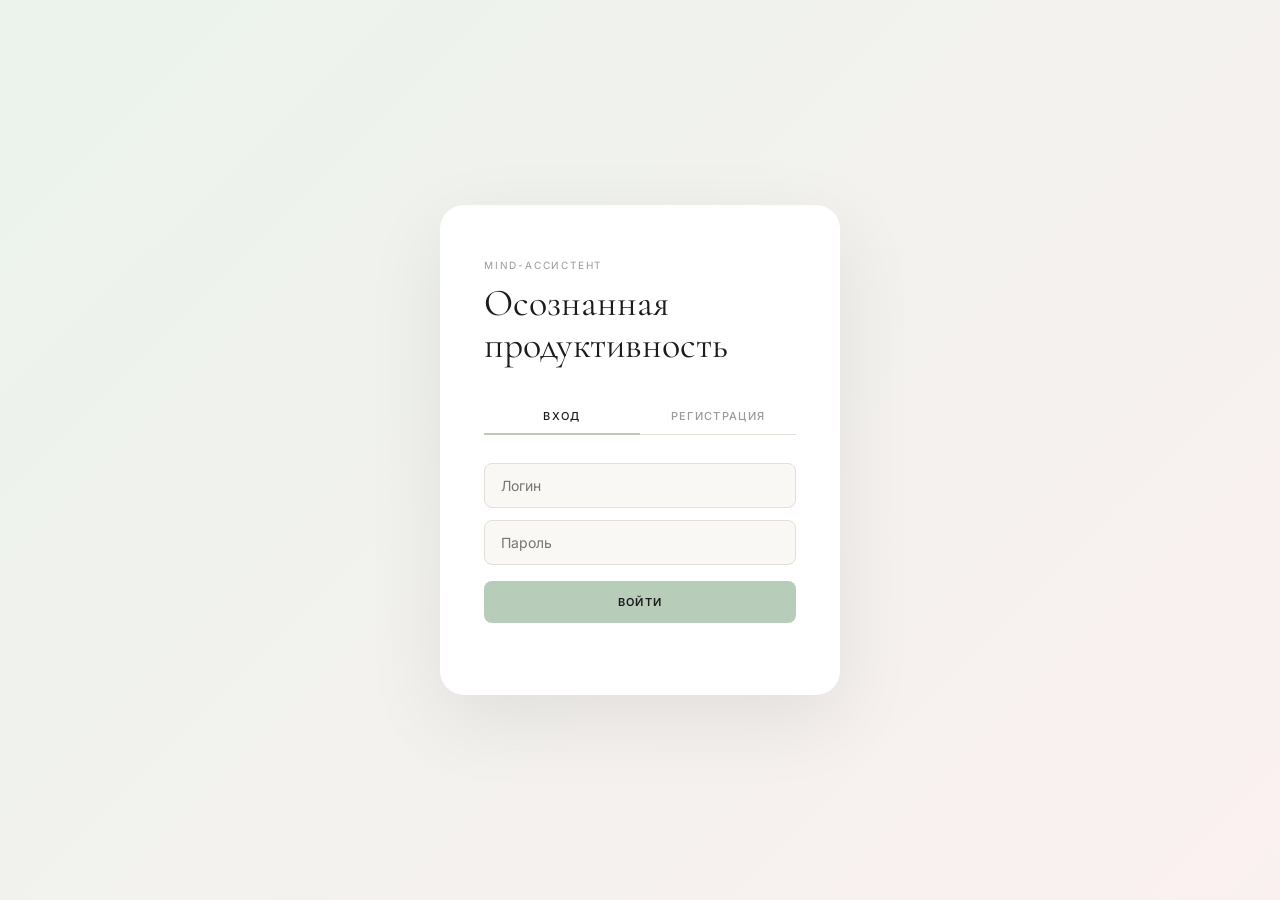
==== commit 7c0d8620: "Add files via upload" ====
--- a/index.html
+++ b/index.html
@@ -2,557 +2,647 @@
 <html lang="ru">
 <head>
 <meta charset="UTF-8">
-<meta name="viewport" content="width=device-width, initial-scale=1.0, viewport-fit=cover">
+<meta name="viewport" content="width=device-width, initial-scale=1.0, maximum-scale=1">
 <title>Mind-ассистент | Осознанная продуктивность</title>
-<link href="https://fonts.googleapis.com/css2?family=DM+Sans:ital,opsz,wght@0,9..40,300;0,9..40,400;0,9..40,500;0,9..40,600;0,9..40,700;1,9..40,300&family=Playfair+Display:wght@400;600;700&display=swap" rel="stylesheet">
+<link href="https://fonts.googleapis.com/css2?family=Cormorant+Garamond:ital,wght@0,300;0,400;0,500;1,300;1,400&family=Inter:opsz,wght@14..32,300;400;500;600&display=swap" rel="stylesheet">
 <style>
-/* ===== RESET & BASE ===== */
-*,*::before,*::after{margin:0;padding:0;box-sizing:border-box}
-
-:root{
-  --bg:#FFFFFF;
-  --surface:#F8FAF7;
-  --surface2:#F0F5EF;
-  --surface-rose:#FDF4F5;
-  --border:#E8EDE6;
-  --border-rose:#F2E4E6;
-  --black:#1A1F18;
-  --green:#B5D5B0;
-  --green-soft:#D4EAD0;
-  --green-main:#7DB87A;
-  --rose:#E8B4BC;
-  --rose-soft:#F5D8DB;
-  --rose-main:#D4848F;
-  --gray:#8A9488;
-  --gray-dim:#C2CCC0;
-  --error:#C0616A;
-  --font-display:'Playfair Display','Georgia',serif;
-  --font-body:'DM Sans','Inter',system-ui,sans-serif;
-  --radius:12px;
-  --radius-sm:8px;
-}
-
-html,body{height:100%}
-body{font-family:var(--font-body);background:var(--bg);color:var(--black);-webkit-font-smoothing:antialiased}
-
-/* ===== SCREENS ===== */
-.screen{min-height:100vh;display:flex;flex-direction:column}
-.screen.hidden{display:none!important}
-
-/* ===== AUTH SCREEN ===== */
-.auth-screen{background:var(--bg)}
-.auth-header{display:flex;justify-content:space-between;align-items:center;padding:24px 48px;border-bottom:1px solid var(--border);background:var(--bg);flex-wrap:wrap;gap:16px}
-.brand-mark{font-family:var(--font-display);font-size:26px;font-weight:700;color:var(--black);letter-spacing:1px}
-.brand-mark span{color:var(--green-main)}
-.auth-nav{display:flex;gap:4px;background:var(--surface);border-radius:50px;padding:4px}
-.nav-text-link{font-size:12px;font-weight:600;letter-spacing:.04em;color:var(--gray);cursor:pointer;padding:8px 20px;border-radius:50px;transition:all .2s}
-.nav-text-link:hover{color:var(--black)}
-.nav-text-link.active{color:var(--black);background:var(--bg);box-shadow:0 1px 4px rgba(0,0,0,.08)}
-.auth-body{flex:1;display:flex;align-items:stretch;min-height:70vh}
-.auth-hero{flex:1;display:flex;flex-direction:column;justify-content:center;padding:60px 56px;border-right:1px solid var(--border);background:linear-gradient(135deg,var(--surface) 0%,var(--surface-rose) 100%)}
-.auth-hero-content{max-width:480px}
-.auth-eyebrow{font-size:11px;font-weight:600;letter-spacing:.18em;text-transform:uppercase;color:var(--green-main);margin-bottom:20px;display:flex;align-items:center;gap:8px}
-.auth-eyebrow::before{content:'';display:block;width:20px;height:2px;background:var(--green-main);border-radius:2px}
-.auth-title{font-family:var(--font-display);font-size:clamp(40px,7vw,80px);line-height:1;color:var(--black);margin-bottom:24px;font-weight:700}
-.auth-title .accent{color:var(--rose-main)}
-.auth-subtitle{font-size:15px;font-weight:400;color:var(--gray);line-height:1.6}
-.auth-panel{width:420px;flex-shrink:0;display:flex;flex-direction:column;justify-content:center;padding:56px 48px;background:var(--bg)}
-.auth-panel-title{font-family:var(--font-display);font-size:30px;font-weight:700;color:var(--black);margin-bottom:32px}
-.auth-form{display:none;flex-direction:column;gap:14px}
+:root {
+  --green:       #B8CCBA;
+  --green-light: #D4E6D6;
+  --green-pale:  #EBF3EC;
+  --pink:        #E0BCBC;
+  --pink-light:  #EED4D4;
+  --pink-pale:   #FAF0F0;
+  --cream:       #FAF8F5;
+  --white:       #FFFFFF;
+  --ink:         #1C1C1C;
+  --ink-mid:     #5A5A5A;
+  --ink-soft:    #9A9A9A;
+  --border:      #E4DED8;
+  --sidebar-bg:  #2A2E2A;
+  --sidebar-txt: #E8EDE8;
+  --sidebar-sub: #7A8A7A;
+  --r: 14px;
+  --r-sm: 8px;
+  --shadow: 0 2px 20px rgba(0,0,0,0.06);
+}
+*,*::before,*::after{box-sizing:border-box;margin:0;padding:0}
+html{height:100%}
+body{min-height:100%;font-family:'Inter',sans-serif;background:var(--cream);color:var(--ink);font-size:14px;line-height:1.6;-webkit-font-smoothing:antialiased}
+.hidden{display:none!important}
+.screen{min-height:100dvh}
+
+/* AUTH */
+.auth-screen{display:flex;align-items:center;justify-content:center;min-height:100dvh;background:linear-gradient(135deg,var(--green-pale) 0%,var(--pink-pale) 100%);padding:24px}
+.auth-card{background:var(--white);border-radius:24px;padding:52px 44px;width:100%;max-width:400px;box-shadow:0 24px 80px rgba(0,0,0,0.08)}
+.auth-eyebrow{font-size:10px;letter-spacing:0.18em;text-transform:uppercase;color:var(--ink-soft);margin-bottom:10px}
+.auth-card h1{font-family:'Cormorant Garamond',serif;font-size:38px;font-weight:400;line-height:1.1;margin-bottom:32px}
+.auth-tabs{display:flex;border-bottom:1.5px solid var(--border);margin-bottom:28px}
+.auth-tab{flex:1;padding:10px 0;border:none;background:transparent;font-family:'Inter',sans-serif;font-size:11px;letter-spacing:0.12em;text-transform:uppercase;font-weight:500;color:var(--ink-soft);cursor:pointer;border-bottom:2px solid transparent;margin-bottom:-1.5px;transition:all .18s}
+.auth-tab.active{color:var(--ink);border-bottom-color:var(--green)}
+.auth-form{display:none;flex-direction:column;gap:12px}
 .auth-form.active{display:flex}
-.field-input{width:100%;padding:14px 18px;background:var(--surface);border:1.5px solid var(--border);color:var(--black);font-family:var(--font-body);font-size:14px;outline:none;transition:border-color .2s,background .2s;border-radius:var(--radius-sm)}
-.field-input:focus{border-color:var(--green-main);background:var(--bg)}
-.cta-btn{display:block;width:100%;margin-top:4px;padding:15px 24px;background:var(--green-main);color:#fff;border:none;font-family:var(--font-body);font-size:14px;font-weight:700;letter-spacing:.04em;text-transform:uppercase;cursor:pointer;transition:all .2s;border-radius:var(--radius-sm)}
-.cta-btn:hover{background:var(--green);color:var(--black)}
-.cta-btn:active{transform:scale(.98)}
-.auth-error{font-size:12px;color:var(--error);min-height:16px}
-.auth-footer{padding:14px 48px;border-top:1px solid var(--border);font-size:11px;letter-spacing:.08em;text-transform:uppercase;color:var(--gray-dim);display:flex;justify-content:space-between;background:var(--bg);flex-wrap:wrap;gap:8px}
-
-/* ===== SETUP SCREENS ===== */
-.setup-screen{background:var(--bg);align-items:center;justify-content:center}
-.setup-layout{max-width:600px;width:100%;padding:60px 48px;display:flex;flex-direction:column;gap:20px}
-.setup-eyebrow{font-size:11px;font-weight:600;letter-spacing:.18em;text-transform:uppercase;color:var(--green-main);display:flex;align-items:center;gap:8px}
-.setup-eyebrow::before{content:'';display:block;width:16px;height:2px;background:var(--green-main);border-radius:2px}
-.setup-title{font-family:var(--font-display);font-size:clamp(36px,5vw,60px);line-height:1.05;color:var(--black);font-weight:700}
-.setup-title .accent{color:var(--rose-main)}
-.setup-desc{font-size:14px;color:var(--gray);line-height:1.6}
-.field-input--large{font-size:16px;padding:16px 20px}
-.time-row{display:flex;align-items:center;gap:20px;background:var(--surface);border:1.5px solid var(--border);padding:14px 18px;border-radius:var(--radius-sm);transition:border-color .2s}
-.time-row:focus-within{border-color:var(--green-main)}
-.time-label{font-size:11px;font-weight:700;letter-spacing:.14em;text-transform:uppercase;color:var(--green-main);width:48px;flex-shrink:0}
-.field-input--time{border:none;background:transparent;color:var(--black);font-family:var(--font-body);font-size:20px;font-weight:300;padding:0;flex:1;outline:none}
-
-/* ===== MAIN APP ===== */
-.main-app{min-height:100vh;display:flex;background:var(--bg)}
+.auth-form input{padding:13px 16px;border:1.5px solid var(--border);border-radius:var(--r-sm);font-size:14px;font-family:'Inter',sans-serif;background:var(--cream);color:var(--ink);outline:none;transition:border-color .15s,background .15s}
+.auth-form input:focus{border-color:var(--green);background:var(--white)}
+.auth-form button{margin-top:4px;padding:14px;background:var(--green);color:var(--ink);border:none;border-radius:var(--r-sm);font-size:11px;font-family:'Inter',sans-serif;font-weight:600;letter-spacing:0.12em;text-transform:uppercase;cursor:pointer;transition:background .18s}
+.auth-form button:hover{background:var(--green-light)}
+.auth-error{font-size:12px;color:#B85555;min-height:14px;margin-top:-6px}
+
+/* SETUP */
+.setup-screen{display:flex;align-items:center;justify-content:center;min-height:100dvh;background:linear-gradient(135deg,var(--pink-pale) 0%,var(--green-pale) 100%);padding:24px}
+.setup-card{background:var(--white);border-radius:24px;padding:52px 44px;width:100%;max-width:400px;box-shadow:0 24px 80px rgba(0,0,0,0.08);text-align:center}
+.setup-icon{font-size:40px;display:block;margin-bottom:20px}
+.setup-card h2{font-family:'Cormorant Garamond',serif;font-size:32px;font-weight:400;margin-bottom:8px;line-height:1.15}
+.setup-card>p{color:var(--ink-soft);font-size:13px;margin-bottom:28px}
+.setup-card .time-label{display:block;text-align:left;font-size:10px;letter-spacing:0.14em;text-transform:uppercase;font-weight:600;color:var(--ink-soft);margin-bottom:8px;margin-top:18px}
+.setup-card input[type=text],.setup-card input[type=time]{display:block;width:100%;padding:13px 16px;border:1.5px solid var(--border);border-radius:var(--r-sm);font-size:15px;font-family:'Inter',sans-serif;background:var(--cream);color:var(--ink);outline:none;transition:border-color .15s;-webkit-appearance:none;appearance:none}
+.setup-card input:focus{border-color:var(--green);background:var(--white)}
+.setup-btn{display:block;width:100%;margin-top:28px;padding:15px;background:var(--sidebar-bg);color:var(--sidebar-txt);border:none;border-radius:var(--r-sm);font-size:11px;font-family:'Inter',sans-serif;font-weight:600;letter-spacing:0.14em;text-transform:uppercase;cursor:pointer;-webkit-tap-highlight-color:transparent;touch-action:manipulation;transition:opacity .15s}
+.setup-btn:hover{opacity:.85}
+.setup-btn:active{opacity:.7}
+
+/* MAIN APP */
+.main-app{display:flex;min-height:100dvh}
 
 /* SIDEBAR */
-.sidebar{width:260px;flex-shrink:0;background:var(--surface);border-right:1px solid var(--border);display:flex;flex-direction:column;padding:32px 20px;height:100vh;position:sticky;top:0}
-.sidebar-brand{font-family:var(--font-display);font-size:22px;font-weight:700;color:var(--black);margin-bottom:40px;padding:0 8px}
-.sidebar-brand span{color:var(--green-main)}
-.sidebar-nav{display:flex;flex-direction:column;gap:4px;flex:1}
-.nav-link{display:flex;align-items:center;gap:12px;padding:11px 14px;text-decoration:none;font-size:13px;font-weight:600;letter-spacing:.02em;color:var(--gray);border-radius:var(--radius-sm);transition:all .18s;cursor:pointer;position:relative}
-.nav-link:hover{color:var(--black);background:var(--surface2)}
-.nav-link.active{color:var(--black);background:var(--green-soft)}
-.nav-link::before{font-size:16px;flex-shrink:0;width:22px;text-align:center}
-.nav-link[data-page="planner"]::before{content:'✦'}
-.nav-link[data-page="progress"]::before{content:'◎'}
-.nav-link[data-page="rewards"]::before{content:'✿'}
-.nav-link[data-page="rest"]::before{content:'◌'}
-.nav-link.active::before{color:var(--green-main)}
-.sidebar-bottom{padding-top:20px;border-top:1px solid var(--border);margin-top:auto}
-.sidebar-user{font-size:14px;font-weight:600;color:var(--black);margin-bottom:8px;padding:0 4px}
-.daily-reminder{font-size:12px;line-height:1.5;color:var(--gray);font-style:italic;margin-bottom:16px;padding:0 4px}
-.logout-btn{width:100%;background:transparent;border:1.5px solid var(--border);color:var(--gray);padding:10px;font-family:var(--font-body);font-size:12px;font-weight:600;letter-spacing:.06em;text-transform:uppercase;cursor:pointer;transition:all .18s;border-radius:var(--radius-sm)}
-.logout-btn:hover{border-color:var(--rose-main);color:var(--rose-main);background:var(--rose-soft)}
+.sidebar{width:220px;flex-shrink:0;background:var(--sidebar-bg);display:flex;flex-direction:column;padding:36px 24px;position:fixed;top:0;left:0;bottom:0;z-index:10}
+.logo{margin-bottom:48px}
+.logo-wordmark{font-family:'Cormorant Garamond',serif;font-size:22px;font-weight:300;color:var(--sidebar-txt);letter-spacing:0.04em;line-height:1.2}
+.logo-sub{font-size:9px;letter-spacing:0.18em;text-transform:uppercase;color:var(--sidebar-sub);margin-top:4px}
+.nav{display:flex;flex-direction:column;gap:2px;flex:1}
+.nav-link{display:flex;align-items:center;gap:12px;padding:10px 12px;border-radius:var(--r-sm);font-size:10px;font-weight:600;letter-spacing:0.14em;text-transform:uppercase;color:var(--sidebar-sub);text-decoration:none;cursor:pointer;transition:all .15s}
+.nav-link::before{content:'';width:4px;height:4px;border-radius:50%;background:var(--green);opacity:0;transition:opacity .15s;flex-shrink:0}
+.nav-link:hover{color:var(--sidebar-txt)}
+.nav-link.active{color:var(--sidebar-txt)}
+.nav-link.active::before{opacity:1}
+.sidebar-bottom{padding-top:24px;border-top:1px solid rgba(255,255,255,0.07)}
+.user-chip{display:flex;align-items:center;gap:10px;margin-bottom:14px}
+.user-ava{width:30px;height:30px;border-radius:50%;background:var(--green);display:flex;align-items:center;justify-content:center;font-size:12px;font-weight:700;color:var(--sidebar-bg);flex-shrink:0}
+.user-name-txt{font-size:13px;font-weight:500;color:var(--sidebar-txt);overflow:hidden;text-overflow:ellipsis;white-space:nowrap}
+.logout-btn{width:100%;padding:9px;background:transparent;border:1px solid rgba(255,255,255,0.1);border-radius:var(--r-sm);color:var(--sidebar-sub);font-size:9px;font-family:'Inter',sans-serif;font-weight:600;letter-spacing:0.14em;text-transform:uppercase;cursor:pointer;transition:all .15s}
+.logout-btn:hover{border-color:rgba(255,255,255,0.25);color:var(--sidebar-txt)}
+.daily-reminder{margin-top:16px;font-size:11px;color:var(--sidebar-sub);line-height:1.6;font-style:italic}
 
 /* MAIN CONTENT */
-.main-content{flex:1;padding:48px 56px;background:var(--bg);overflow-y:auto;min-height:100vh}
-
-/* ===== PAGE ELEMENTS ===== */
-.page-eyebrow{font-size:11px;font-weight:600;letter-spacing:.18em;text-transform:uppercase;color:var(--green-main);margin-bottom:10px;display:flex;align-items:center;gap:8px}
-.page-eyebrow::before{content:'';display:block;width:16px;height:2px;background:var(--green-main);border-radius:2px}
-.page-title{font-family:var(--font-display);font-size:clamp(32px,4vw,48px);line-height:1.05;color:var(--black);margin-bottom:8px;font-weight:700}
-.page-divider{border:none;border-top:1px solid var(--border);margin:20px 0}
-.greeting-bar{padding:16px 20px;background:var(--surface);border-left:3px solid var(--green-main);border-radius:0 var(--radius-sm) var(--radius-sm) 0;font-size:14px;color:var(--gray);margin-bottom:32px;font-weight:500;line-height:1.5}
-.progress-wrap{margin-bottom:36px}
-.progress-meta{display:flex;justify-content:space-between;font-size:11px;font-weight:700;letter-spacing:.08em;text-transform:uppercase;color:var(--gray);margin-bottom:8px}
-.progress-track{height:4px;background:var(--border);border-radius:4px}
-.progress-fill{height:100%;background:linear-gradient(90deg,var(--green-main),var(--rose-main));border-radius:4px;width:0%;transition:width .4s ease}
-.tasks-list{display:flex;flex-direction:column;margin-bottom:28px;gap:0}
-.task-card{padding:18px 0;border-bottom:1px solid var(--border)}
-.task-card.completed{opacity:.45}
+.main-content{margin-left:220px;flex:1;padding:52px 56px;min-width:0}
+
+/* PAGE HEADER */
+.page-header{margin-bottom:40px;display:flex;align-items:flex-end;justify-content:space-between;border-bottom:1px solid var(--border);padding-bottom:24px}
+.page-eyebrow{font-size:10px;letter-spacing:0.18em;text-transform:uppercase;color:var(--ink-soft);margin-bottom:8px}
+.page-header h2{font-family:'Cormorant Garamond',serif;font-size:42px;font-weight:400;line-height:1;color:var(--ink)}
+.greeting{font-size:13px;color:var(--ink-soft);text-align:right;line-height:1.5}
+.greeting-name{color:var(--ink);font-weight:500}
+
+/* PROGRESS */
+.progress-block{background:var(--white);border-radius:var(--r);padding:20px 24px;margin-bottom:24px;box-shadow:var(--shadow)}
+.progress-label{display:flex;justify-content:space-between;font-size:9px;font-weight:600;letter-spacing:0.14em;text-transform:uppercase;color:var(--ink-soft);margin-bottom:10px}
+.progress-bar-bg{height:4px;background:var(--green-pale);border-radius:99px;overflow:hidden}
+.progress-bar-fill{height:100%;background:linear-gradient(90deg,var(--green),var(--pink));border-radius:99px;transition:width .4s ease}
+
+/* TASKS */
+.tasks-list{display:flex;flex-direction:column;gap:10px;margin-bottom:20px}
+.task-card{background:var(--white);border:1px solid var(--border);border-radius:var(--r);padding:20px 22px;box-shadow:var(--shadow);transition:border-color .2s}
+.task-card.completed{background:var(--green-pale);border-color:var(--green)}
+.task-card.completed .task-title{text-decoration:line-through;color:var(--ink-soft)}
 .task-header{display:flex;align-items:center;gap:14px}
-.task-check{width:18px;height:18px;accent-color:var(--green-main);cursor:pointer;flex-shrink:0}
-.task-title{flex:1;font-size:15px;font-weight:500;line-height:1.4}
-.completed .task-title{text-decoration:line-through;color:var(--gray-dim)}
-.task-delete-btn{background:none;border:none;color:var(--gray-dim);cursor:pointer;font-size:20px;padding:0 6px;transition:color .18s;line-height:1}
-.task-delete-btn:hover{color:var(--error)}
-.task-reward-input{width:100%;margin-top:10px;padding:8px 0;border:none;border-bottom:1px dashed var(--border);background:transparent;font-size:12px;color:var(--gray);outline:none;font-family:var(--font-body);transition:border-color .2s}
-.task-reward-input:focus{border-bottom-color:var(--rose-main);color:var(--black)}
-.add-task-form{display:flex;gap:10px;margin-top:24px}
-.add-task-form input{flex:1;padding:12px 16px;background:var(--surface);border:1.5px solid var(--border);font-size:14px;outline:none;border-radius:var(--radius-sm);font-family:var(--font-body);transition:border-color .2s}
-.add-task-form input:focus{border-color:var(--green-main);background:var(--bg)}
-.add-task-form button{background:var(--green-main);color:#fff;border:none;padding:0 24px;font-family:var(--font-body);font-size:13px;font-weight:700;letter-spacing:.04em;text-transform:uppercase;cursor:pointer;transition:background .18s;border-radius:var(--radius-sm);white-space:nowrap}
-.add-task-form button:hover{background:var(--green)}
-.stats-grid{display:grid;grid-template-columns:repeat(auto-fit,minmax(140px,1fr));gap:12px;margin-bottom:40px}
-.stat-card{background:var(--surface);padding:28px 20px;text-align:center;border-radius:var(--radius);border:1px solid var(--border)}
-.stat-number{font-family:var(--font-display);font-size:44px;font-weight:700;color:var(--green-main);display:block}
-.stat-label{font-size:10px;font-weight:700;letter-spacing:.1em;text-transform:uppercase;color:var(--gray);margin-top:6px}
-.rewards-list{display:flex;flex-direction:column}
-.reward-item{display:flex;align-items:center;gap:16px;padding:18px 0;border-bottom:1px solid var(--border);flex-wrap:wrap}
-.reward-status{font-size:10px;font-weight:700;letter-spacing:.1em;text-transform:uppercase;color:var(--gray-dim);width:80px}
-.reward-status.claimed{color:var(--green-main)}
-.reward-text{flex:1;font-size:14px;font-weight:500;line-height:1.4}
-.reward-claim-btn{background:transparent;border:1.5px solid var(--border);color:var(--gray);padding:8px 18px;font-family:var(--font-body);font-size:12px;font-weight:700;letter-spacing:.04em;text-transform:uppercase;cursor:pointer;transition:all .18s;border-radius:var(--radius-sm)}
-.reward-claim-btn:hover{background:var(--rose-soft);border-color:var(--rose-main);color:var(--rose-main)}
-.reward-claim-btn.claimed{background:var(--green-soft);border-color:var(--green-main);color:var(--green-main)}
-.rest-section{padding:48px 0}
-.rest-tip{font-family:var(--font-display);font-size:clamp(24px,3.5vw,42px);font-weight:700;color:var(--black);margin-bottom:20px;line-height:1.25}
-.rest-note{font-size:11px;font-weight:600;letter-spacing:.12em;text-transform:uppercase;color:var(--gray-dim);margin-top:24px}
-.notification-prompt{position:fixed;bottom:24px;right:24px;z-index:1100;max-width:320px}
-.notification-card{background:var(--bg);border:1.5px solid var(--border-rose);border-top:3px solid var(--rose-main);padding:20px;box-shadow:0 8px 32px rgba(0,0,0,0.08);border-radius:var(--radius)}
-.notification-card p{font-size:14px;margin-bottom:16px;line-height:1.5}
-.notif-actions{display:flex;gap:10px}
-.notif-btn{flex:1;padding:10px;border:none;font-family:var(--font-body);font-size:12px;font-weight:700;letter-spacing:.04em;text-transform:uppercase;cursor:pointer;border-radius:var(--radius-sm)}
-.notif-btn--allow{background:var(--green-main);color:#fff}
-.notif-btn--deny{background:var(--surface);color:var(--gray)}
-.hidden{display:none!important}
-
-/* MOBILE */
-.mobile-header{display:none;justify-content:space-between;align-items:center;padding:16px 20px;background:var(--bg);border-bottom:1px solid var(--border);position:sticky;top:0;z-index:100}
-.burger-btn{background:none;border:none;cursor:pointer;display:flex;flex-direction:column;gap:5px;padding:4px}
-.burger-btn span{display:block;width:22px;height:2px;background:var(--black);border-radius:2px}
-.sidebar-overlay{display:none;position:fixed;inset:0;background:rgba(0,0,0,0.25);z-index:90;backdrop-filter:blur(2px)}
+.task-check{width:18px;height:18px;accent-color:var(--green);cursor:pointer;flex-shrink:0}
+.task-title{flex:1;font-size:14px;font-weight:500}
+.delete-task-btn{background:none;border:none;color:var(--border);cursor:pointer;font-size:16px;padding:4px;border-radius:4px;transition:color .15s;line-height:1}
+.delete-task-btn:hover{color:#C05050}
+.task-reward-input{display:block;width:100%;margin-top:14px;padding:10px 14px;border:1.5px solid var(--border);border-radius:var(--r-sm);font-size:12px;font-family:'Inter',sans-serif;color:var(--ink);background:var(--cream);outline:none;transition:border-color .15s,background .15s}
+.task-reward-input:focus{border-color:var(--pink);background:var(--white)}
+.task-reward-input.has-value{background:var(--pink-pale);border-color:var(--pink)}
+
+/* ADD TASK */
+.add-task-form{display:flex;gap:10px;margin-top:8px}
+.add-task-form input{flex:1;padding:12px 16px;border:1.5px solid var(--border);border-radius:var(--r-sm);font-size:14px;font-family:'Inter',sans-serif;background:var(--white);color:var(--ink);outline:none;transition:border-color .15s;box-shadow:var(--shadow)}
+.add-task-form input:focus{border-color:var(--green)}
+.add-task-form input:disabled{opacity:.35}
+.add-task-form button{padding:12px 20px;background:var(--sidebar-bg);color:var(--sidebar-txt);border:none;border-radius:var(--r-sm);font-size:10px;font-weight:600;font-family:'Inter',sans-serif;letter-spacing:0.12em;text-transform:uppercase;cursor:pointer;white-space:nowrap;transition:opacity .15s}
+.add-task-form button:hover{opacity:.82}
+.add-task-form button:disabled{opacity:.35;cursor:not-allowed}
+.task-limit-note{text-align:center;font-size:11px;color:var(--ink-soft);margin-top:12px;letter-spacing:0.04em}
+.task-limit-warn{color:#B85555}
+
+/* EMPTY */
+.empty-state{text-align:center;padding:64px 40px;background:var(--white);border-radius:var(--r);box-shadow:var(--shadow);margin-bottom:20px}
+.empty-emoji{font-size:48px;display:block;margin-bottom:16px}
+.empty-state p{color:var(--ink-soft);font-size:13px;margin-bottom:4px}
+.empty-state p:first-of-type{font-family:'Cormorant Garamond',serif;font-size:22px;color:var(--ink);margin-bottom:8px}
+
+/* STATS */
+.stats-grid{display:grid;grid-template-columns:repeat(auto-fill,minmax(130px,1fr));gap:12px;margin-bottom:24px}
+.stat-card{background:var(--white);border-radius:var(--r);padding:24px 18px;box-shadow:var(--shadow);text-align:center}
+.stat-number{font-family:'Cormorant Garamond',serif;font-size:40px;font-weight:400;color:var(--ink);line-height:1;margin-bottom:8px}
+.stat-label{font-size:9px;color:var(--ink-soft);text-transform:uppercase;letter-spacing:0.14em;font-weight:600}
+
+/* REWARDS */
+.rewards-list{display:flex;flex-direction:column;gap:12px}
+.reward-item{background:var(--white);border:1px solid var(--border);border-radius:var(--r);padding:22px 24px;box-shadow:var(--shadow)}
+.reward-item.claimed{background:var(--green-pale);border-color:var(--green)}
+.reward-task-name{font-size:15px;font-weight:600;margin-bottom:6px}
+.reward-status-badge{display:inline-block;font-size:9px;padding:3px 10px;border-radius:20px;font-weight:700;letter-spacing:0.1em;text-transform:uppercase;margin-bottom:14px}
+.badge-done{background:var(--green-light);color:#2E6040}
+.badge-pending{background:var(--pink-light);color:#8B4040}
+.reward-value{font-size:13px;padding:12px 14px;background:var(--cream);border-radius:var(--r-sm);margin-bottom:14px;color:var(--ink-mid)}
+.reward-claim-label{display:flex;align-items:center;gap:10px;cursor:pointer;font-size:13px;font-weight:500}
+.reward-claim-check{width:17px;height:17px;accent-color:var(--green);cursor:pointer}
+
+/* REST */
+.rest-card{background:var(--white);border-radius:var(--r);padding:64px 48px;box-shadow:var(--shadow);text-align:center}
+.rest-tip-label{font-size:9px;letter-spacing:0.18em;text-transform:uppercase;color:var(--ink-soft);margin-bottom:24px}
+.rest-quote{font-family:'Cormorant Garamond',serif;font-size:32px;font-style:italic;font-weight:300;color:var(--ink);margin:0 auto 28px;max-width:480px;line-height:1.4}
+.rest-sub{font-size:13px;color:var(--ink-soft);line-height:1.8;margin-bottom:40px}
+.rest-deco{display:flex;justify-content:center;gap:8px}
+.rest-dot{width:6px;height:6px;border-radius:50%}
+.rest-dot:nth-child(1){background:var(--green)}
+.rest-dot:nth-child(2){background:var(--pink)}
+.rest-dot:nth-child(3){background:var(--green-light)}
+
+/* NOTIF PROMPT */
+.notification-prompt{position:fixed;bottom:24px;left:50%;transform:translateX(-50%);z-index:100;width:calc(100% - 48px);max-width:420px}
+.notification-card{background:var(--sidebar-bg);color:var(--sidebar-txt);border-radius:var(--r);padding:20px 24px;box-shadow:0 12px 48px rgba(0,0,0,0.3);display:flex;flex-wrap:wrap;align-items:center;gap:12px}
+.notification-card p{flex:1;font-size:13px;min-width:160px}
+.notification-card button{padding:9px 16px;border-radius:var(--r-sm);font-size:10px;font-weight:700;letter-spacing:0.1em;text-transform:uppercase;cursor:pointer;font-family:'Inter',sans-serif;border:none;transition:opacity .15s}
+#allowNotificationsBtn{background:var(--green);color:var(--ink)}
+#denyNotificationsBtn{background:transparent;color:var(--sidebar-sub);border:1px solid rgba(255,255,255,0.12)!important}
+
+/* MOBILE TOPBAR */
+.mobile-topbar{display:none!important}
+.mobile-topbar-user{display:flex;align-items:center;gap:10px}
+.mobile-topbar-name{font-size:13px;font-weight:500;color:var(--sidebar-txt)}
+.mobile-logout-btn{padding:7px 14px;background:transparent;border:1px solid rgba(255,255,255,0.15);border-radius:var(--r-sm);color:var(--sidebar-sub);font-size:9px;font-family:'Inter',sans-serif;font-weight:600;letter-spacing:0.12em;text-transform:uppercase;cursor:pointer;transition:all .15s}
+.mobile-logout-btn:hover{color:var(--sidebar-txt)}
+
+/* MOBILE HEADER */
+.mobile-header{display:none!important}
+.mobile-logo{font-family:'Cormorant Garamond',serif;font-size:20px;font-weight:300;letter-spacing:0.04em}
+.hamburger{width:32px;height:32px;background:transparent;border:none;cursor:pointer;display:flex;flex-direction:column;justify-content:center;gap:5px;padding:4px}
+.hamburger span{display:block;height:1.5px;background:var(--sidebar-txt);border-radius:2px}
+.sidebar-overlay{display:none;position:fixed;inset:0;background:rgba(0,0,0,0.45);z-index:30}
 .sidebar-overlay.open{display:block}
-
-@media (max-width:900px){
-  .auth-body{flex-direction:column}
-  .auth-hero{border-right:none;border-bottom:1px solid var(--border);padding:40px 28px}
-  .auth-panel{width:100%;padding:32px}
-  .auth-header,.auth-footer{padding:16px 24px}
-}
-@media (max-width:768px){
-  .sidebar{position:fixed;top:0;left:0;bottom:0;z-index:100;transform:translateX(-100%);transition:transform .25s ease}
-  .sidebar.open{transform:translateX(0)}
-  .mobile-header{display:flex}
-  .main-content{padding:24px 20px 80px}
+.mobile-bottom-nav{display:none}
+
+@media(max-width:768px){
+  .sidebar{display:none!important}
+  .sidebar-overlay{display:none!important}
+  .main-content{margin-left:0!important;padding:20px 20px 100px;width:100%}
+
+  .page-header{flex-direction:column;align-items:flex-start;gap:8px}
+  .greeting{text-align:left}
+  .page-header h2{font-size:32px}
   .stats-grid{grid-template-columns:repeat(2,1fr)}
-  .stat-number{font-size:36px}
   .add-task-form{flex-direction:column}
-  .add-task-form button{padding:12px}
-  .reward-item{flex-direction:column;align-items:flex-start}
-  .reward-status{width:auto}
-  .auth-title{font-size:36px}
-  .setup-layout{padding:100px 24px 40px}
-  .setup-title{font-size:34px}
+  .add-task-form button{width:100%}
+  .auth-card,.setup-card{padding:36px 24px}
+  .mobile-bottom-nav{display:flex;position:fixed;bottom:0;left:0;right:0;background:var(--sidebar-bg);padding:8px 0 max(10px,env(safe-area-inset-bottom));justify-content:space-around;z-index:20;border-top:1px solid rgba(255,255,255,0.06)}
+  .mobile-nav-btn{display:flex;flex-direction:column;align-items:center;gap:3px;background:none;border:none;cursor:pointer;color:var(--sidebar-sub);font-family:'Inter',sans-serif;font-size:9px;font-weight:600;letter-spacing:0.1em;text-transform:uppercase;padding:4px 12px;-webkit-tap-highlight-color:transparent;touch-action:manipulation;transition:color .15s}
+  .mobile-nav-btn .nav-icon{font-size:20px;margin-bottom:1px}
+  .mobile-nav-btn.active{color:var(--green)}
 }
 </style>
 </head>
 <body>
 <div id="app">
 
-  <!-- ЭКРАН 1: АВТОРИЗАЦИЯ -->
-  <div id="authScreen" class="screen auth-screen">
-    <header class="auth-header">
-      <div class="brand-mark">MA<span>.</span></div>
-      <nav class="auth-nav">
-        <span class="nav-text-link active" data-tab="login">Вход</span>
-        <span class="nav-text-link" data-tab="register">Регистрация</span>
-      </nav>
-    </header>
-    <div class="auth-body">
-      <div class="auth-hero">
-        <div class="auth-hero-content">
-          <div class="auth-eyebrow">Осознанная продуктивность</div>
-          <h1 class="auth-title">Mind<br><span class="accent">Асси</span><br>стент</h1>
-          <p class="auth-subtitle">Три задачи. Фокус. Награда. Отдых.</p>
-        </div>
-      </div>
-      <div class="auth-panel">
-        <div class="auth-panel-title" id="authPanelTitle">Войти</div>
-        <div id="loginForm" class="auth-form active">
-          <input type="text" id="loginUsername" class="field-input" placeholder="Логин">
-          <input type="password" id="loginPassword" class="field-input" placeholder="Пароль">
-          <button type="button" id="doLoginBtn" class="cta-btn">Войти</button>
-          <p class="auth-error" id="loginError"></p>
-        </div>
-        <div id="registerForm" class="auth-form">
-          <input type="text" id="regUsername" class="field-input" placeholder="Логин">
-          <input type="email" id="regEmail" class="field-input" placeholder="Email">
-          <input type="password" id="regPassword" class="field-input" placeholder="Пароль">
-          <button type="button" id="doRegisterBtn" class="cta-btn">Зарегистрироваться</button>
-          <p class="auth-error" id="regError"></p>
-        </div>
-      </div>
+<div id="authScreen" class="screen auth-screen">
+  <div class="auth-card">
+    <p class="auth-eyebrow">mind-ассистент</p>
+    <h1>Осознанная<br>продуктивность</h1>
+    <div class="auth-tabs">
+      <button class="auth-tab active" data-tab="login">Вход</button>
+      <button class="auth-tab" data-tab="register">Регистрация</button>
     </div>
-    <footer class="auth-footer">
-      <span>© 2026 Mind-ассистент</span><span>осознанная продуктивность</span>
-    </footer>
-  </div>
-
-  <!-- ЭКРАН 2: ИМЯ -->
-  <div id="nameSetupScreen" class="screen setup-screen hidden">
-    <div class="setup-layout">
-      <div class="setup-eyebrow">Шаг 1 / 2</div>
-      <h2 class="setup-title">Как к вам<br>обра<span class="accent">щаться?</span></h2>
-      <p class="setup-desc">Введите ваше имя — оно появится в приложении</p>
-      <input type="text" id="userNameInput" class="field-input field-input--large" placeholder="Например: Алеся">
-      <button type="button" id="saveNameBtn" class="cta-btn">Продолжить</button>
+    <div id="loginForm" class="auth-form active">
+      <input type="text" id="loginUsername" placeholder="Логин" autocomplete="username">
+      <input type="password" id="loginPassword" placeholder="Пароль" autocomplete="current-password">
+      <button id="doLoginBtn">Войти</button>
+      <p class="auth-error" id="loginError"></p>
+    </div>
+    <div id="registerForm" class="auth-form">
+      <input type="text" id="regUsername" placeholder="Логин" autocomplete="username">
+      <input type="email" id="regEmail" placeholder="Email" autocomplete="email">
+      <input type="password" id="regPassword" placeholder="Пароль" autocomplete="new-password">
+      <button id="doRegisterBtn">Зарегистрироваться</button>
+      <p class="auth-error" id="regError"></p>
     </div>
   </div>
-
-  <!-- ЭКРАН 3: УВЕДОМЛЕНИЯ -->
-  <div id="notificationsSetupScreen" class="screen setup-screen hidden">
-    <div class="setup-layout">
-      <div class="setup-eyebrow">Шаг 2 / 2</div>
-      <h2 class="setup-title">Время<br><span class="accent">напоми</span>наний</h2>
-      <p class="setup-desc">Выберите время для напоминаний</p>
-      <div class="time-row">
-        <label class="time-label">Утро</label>
-        <input type="time" id="morningTime" class="field-input--time" value="09:00">
-      </div>
-      <div class="time-row">
-        <label class="time-label">Вечер</label>
-        <input type="time" id="eveningTime" class="field-input--time" value="20:00">
-      </div>
-      <button type="button" id="saveNotificationsBtn" class="cta-btn">Сохранить</button>
+</div>
+
+<div id="nameSetupScreen" class="screen setup-screen hidden">
+  <div class="setup-card">
+    <span class="setup-icon">👋</span>
+    <h2>Как к вам обращаться?</h2>
+    <p>Введите ваше имя — мы будем использовать его в приложении</p>
+    <input type="text" id="userNameInput" placeholder="Например: Алеся" autocomplete="given-name">
+    <button class="setup-btn" id="saveNameBtn">Продолжить</button>
+  </div>
+</div>
+
+<div id="notificationsSetupScreen" class="screen setup-screen hidden">
+  <div class="setup-card">
+    <span class="setup-icon">🔔</span>
+    <h2>Настройка напоминаний</h2>
+    <p>Выберите удобное время для уведомлений</p>
+    <span class="time-label">Утреннее напоминание</span>
+    <input type="time" id="morningTime" value="09:00">
+    <span class="time-label">Вечернее напоминание</span>
+    <input type="time" id="eveningTime" value="20:00">
+    <button class="setup-btn" id="saveNotificationsBtn">Сохранить и начать</button>
+  </div>
+</div>
+
+<div id="mainApp" class="screen main-app hidden">
+  <div class="mobile-topbar" id="mobileTopbar">
+    <div class="mobile-topbar-user">
+      <div class="user-ava" id="mobileUserAvatar">?</div>
+      <span class="mobile-topbar-name" id="mobileUserName"></span>
     </div>
+    <button id="mobileLogoutBtn" class="mobile-logout-btn">Выйти</button>
   </div>
-
-  <!-- ЭКРАН 4: ПРИЛОЖЕНИЕ -->
-  <div id="mainApp" class="screen main-app hidden">
-    <div class="mobile-header">
-      <div class="brand-mark">MA<span>.</span></div>
-      <button class="burger-btn" id="burgerBtn"><span></span><span></span><span></span></button>
-    </div>
-    <div class="sidebar-overlay" id="sidebarOverlay"></div>
-    <aside class="sidebar" id="sidebar">
-      <div class="sidebar-brand">MA<span>.</span></div>
-      <nav class="sidebar-nav">
-        <a href="#" class="nav-link active" data-page="planner">Планер</a>
-        <a href="#" class="nav-link" data-page="progress">Прогресс</a>
-        <a href="#" class="nav-link" data-page="rewards">Награды</a>
-        <a href="#" class="nav-link" data-page="rest">Отдых</a>
-      </nav>
-      <div class="sidebar-bottom">
-        <div class="sidebar-user" id="userNameDisplay"></div>
-        <div class="daily-reminder" id="dailyReminder"></div>
-        <button type="button" id="logoutBtn" class="logout-btn">Выйти</button>
-      </div>
-    </aside>
-    <main class="main-content" id="mainContent"></main>
-  </div>
+  <main class="main-content" id="mainContent"></main>
+  <nav class="mobile-bottom-nav">
+    <button class="mobile-nav-btn active" data-page="planner"><span class="nav-icon">📋</span>Планер</button>
+    <button class="mobile-nav-btn" data-page="progress"><span class="nav-icon">📊</span>Прогресс</button>
+    <button class="mobile-nav-btn" data-page="rewards"><span class="nav-icon">🏆</span>Награды</button>
+    <button class="mobile-nav-btn" data-page="rest"><span class="nav-icon">🌿</span>Отдых</button>
+  </nav>
+</div>
 </div>
 
 <div id="notificationPermission" class="notification-prompt hidden">
   <div class="notification-card">
     <p>🔔 Получать утренние и вечерние напоминания?</p>
-    <div class="notif-actions">
-      <button id="allowNotificationsBtn" class="notif-btn notif-btn--allow">Да</button>
-      <button id="denyNotificationsBtn" class="notif-btn notif-btn--deny">Нет</button>
-    </div>
+    <button id="allowNotificationsBtn">Разрешить</button>
+    <button id="denyNotificationsBtn">Не сейчас</button>
   </div>
 </div>
 
 <script>
-// ===== ХРАНИЛИЩЕ =====
-let users = JSON.parse(localStorage.getItem('mind_users')) || [];
-let currentUser = JSON.parse(localStorage.getItem('mind_currentUser')) || null;
-
-function saveUsers() { localStorage.setItem('mind_users', JSON.stringify(users)); }
-function saveCurrentUser() {
+// STORE
+var users = JSON.parse(localStorage.getItem('mind_users') || '[]');
+var currentUser = JSON.parse(localStorage.getItem('mind_currentUser') || 'null');
+
+function saveUsers(){ localStorage.setItem('mind_users', JSON.stringify(users)); }
+function saveCurrentUser(){
   localStorage.setItem('mind_currentUser', JSON.stringify(currentUser));
-  const idx = users.findIndex(u => u.id === currentUser.id);
-  if (idx !== -1) { users[idx] = currentUser; saveUsers(); }
-}
-
-function showScreen(id) {
-  document.querySelectorAll('.screen').forEach(s => s.classList.add('hidden'));
-  document.getElementById(id).classList.remove('hidden');
-}
-
-function setupAuthTabs() {
-  document.querySelectorAll('.nav-text-link').forEach(link => {
-    link.addEventListener('click', () => {
-      const tab = link.dataset.tab;
-      document.querySelectorAll('.nav-text-link').forEach(l => l.classList.remove('active'));
-      link.classList.add('active');
-      document.querySelectorAll('.auth-form').forEach(f => f.classList.remove('active'));
-      document.getElementById(tab + 'Form').classList.add('active');
-      document.getElementById('authPanelTitle').innerText = tab === 'login' ? 'Войти' : 'Регистрация';
-    });
-  });
-}
-
-function register(username, email, password) {
-  if (users.find(u => u.username === username)) {
-    document.getElementById('regError').innerText = 'Пользователь уже существует';
+  var idx = users.findIndex(function(u){ return u.id === currentUser.id; });
+  if(idx !== -1){ users[idx] = currentUser; saveUsers(); }
+}
+
+function showScreen(id){
+  document.querySelectorAll('.screen').forEach(function(s){ s.classList.add('hidden'); });
+  var el = document.getElementById(id);
+  if(el) el.classList.remove('hidden');
+}
+
+// AUTH TABS
+document.querySelectorAll('.auth-tab').forEach(function(tab){
+  tab.addEventListener('click', function(){
+    document.querySelectorAll('.auth-tab').forEach(function(t){ t.classList.remove('active'); });
+    tab.classList.add('active');
+    document.querySelectorAll('.auth-form').forEach(function(f){ f.classList.remove('active'); });
+    var form = document.getElementById(tab.dataset.tab + 'Form');
+    if(form) form.classList.add('active');
+  });
+});
+
+function register(u, e, p){
+  if(users.find(function(x){ return x.username === u; })){
+    document.getElementById('regError').textContent = 'Пользователь уже существует';
     return false;
   }
-  users.push({ id: Date.now(), username, email, password, name: '', isProfileSetup: false,
-    notificationTimeMorning: '09:00', notificationTimeEvening: '20:00', tasks: [], claimedRewards: [] });
+  users.push({ id: Date.now(), username: u, email: e, password: p,
+    name: '', isProfileSetup: false,
+    notificationTimeMorning: '09:00', notificationTimeEvening: '20:00',
+    tasks: [], claimedRewards: [] });
   saveUsers();
   return true;
 }
 
-function login(username, password) {
-  const user = users.find(u => u.username === username && u.password === password);
-  if (!user) {
-    document.getElementById('loginError').innerText = 'Неверный логин или пароль';
-    return false;
-  }
+function login(u, p){
+  var user = users.find(function(x){ return x.username === u && x.password === p; });
+  if(!user){ document.getElementById('loginError').textContent = 'Неверный логин или пароль'; return false; }
   currentUser = user;
   saveCurrentUser();
   return true;
 }
 
-function routeAfterLogin() {
-  if (!currentUser.name?.trim()) showScreen('nameSetupScreen');
-  else if (!currentUser.isProfileSetup) showScreen('notificationsSetupScreen');
+// ONBOARDING — только при первой регистрации
+function afterLogin(){
+  if(!currentUser.name) showScreen('nameSetupScreen');
+  else if(!currentUser.isProfileSetup) showScreen('notificationsSetupScreen');
   else startMainApp();
 }
 
-function saveUserName(name) { currentUser.name = name; saveCurrentUser(); }
-function saveNotificationTimes(morning, evening) {
-  currentUser.notificationTimeMorning = morning;
-  currentUser.notificationTimeEvening = evening;
-  currentUser.isProfileSetup = true;
-  saveCurrentUser();
-  // Don't block on notifications — schedule async, then proceed
-  try { scheduleNotifications(); } catch(e) {}
-  startMainApp();
-}
-
-function requestNotifications() {
-  Notification.requestPermission().then(perm => {
-    if (perm === 'granted') scheduleNotifications();
+// NOTIFICATIONS
+function requestNotifications(){
+  Notification.requestPermission().then(function(p){
+    if(p === 'granted') scheduleNotifications();
     document.getElementById('notificationPermission').classList.add('hidden');
   });
 }
 
-function scheduleNotifications() {
-  if (!currentUser || Notification.permission !== 'granted') return;
-  const schedule = (time, title, body) => {
-    const now = new Date();
-    let [h,m] = time.split(':').map(Number);
-    let target = new Date(now.getFullYear(), now.getMonth(), now.getDate(), h, m);
-    let delay = target - now;
-    if (delay < 0) { target.setDate(target.getDate() + 1); delay = target - now; }
-    setTimeout(() => new Notification(title, { body }), delay);
-  };
-  schedule(currentUser.notificationTimeMorning, 'Доброе утро!', `${currentUser.name}, выбери три фокус-задачи на день.`);
-  schedule(currentUser.notificationTimeEvening, 'Время отдохнуть!', `${currentUser.name}, ты отлично поработала. Награди себя!`);
-}
-
-const MAX_TASKS = 3;
-const REWARD_HINTS = ["Выпить горячий чай","Почитать книгу","Послушать музыку","Прогуляться","Съесть что-то вкусное","Написать три события дня","Сделать растяжку","Самомассаж","Посмотреть сериал"];
-
-function addTask(title) {
-  if (!title?.trim()) return;
-  if (currentUser.tasks.length >= MAX_TASKS) { alert(`Максимум ${MAX_TASKS} задачи в день.`); return; }
+function scheduleNotifications(){
+  if(!currentUser || Notification.permission !== 'granted') return;
+  function at(time, title, body){
+    var now = new Date();
+    var parts = time.split(':').map(Number);
+    var t = new Date(now.getFullYear(), now.getMonth(), now.getDate(), parts[0], parts[1]);
+    if(t <= now) t.setDate(t.getDate() + 1);
+    setTimeout(function(){ if(Notification.permission === 'granted') new Notification(title, { body: body }); }, t - now);
+  }
+  at(currentUser.notificationTimeMorning, 'Доброе утро!', currentUser.name + ', выбери три задачи на день.');
+  at(currentUser.notificationTimeEvening, 'Время отдохнуть!', currentUser.name + ', ты отлично поработала!');
+}
+
+// TASKS
+var MAX = 3;
+
+function addTask(title){
+  if(!title.trim()) return;
+  if(currentUser.tasks.length >= MAX){ alert('Максимум 3 задачи в день!'); return; }
   currentUser.tasks.push({ id: Date.now(), title: title.trim(), completed: false, reward: '' });
+  saveCurrentUser(); renderPlanner();
+}
+
+function toggleTask(id){
+  var t = currentUser.tasks.find(function(t){ return t.id === id; });
+  if(t){ t.completed = !t.completed; saveCurrentUser(); renderPlanner(); }
+}
+
+function updateTaskReward(id, val){
+  var t = currentUser.tasks.find(function(t){ return t.id === id; });
+  if(t){ t.reward = val; saveCurrentUser(); }
+}
+
+function deleteTask(id){
+  if(!confirm('Удалить задачу?')) return;
+  currentUser.tasks = currentUser.tasks.filter(function(t){ return t.id !== id; });
+  currentUser.claimedRewards = (currentUser.claimedRewards || []).filter(function(r){ return r !== id; });
   saveCurrentUser(); renderCurrentPage();
 }
 
-function toggleTask(id) {
-  const t = currentUser.tasks.find(t => t.id === id);
-  if (t) { t.completed = !t.completed; saveCurrentUser(); renderCurrentPage(); }
-}
-
-function updateTaskReward(id, val) {
-  const t = currentUser.tasks.find(t => t.id === id);
-  if (t) { t.reward = val; saveCurrentUser(); }
-}
-
-function deleteTask(id) {
-  if (!confirm('Удалить задачу?')) return;
-  currentUser.tasks = currentUser.tasks.filter(t => t.id !== id);
-  currentUser.claimedRewards = (currentUser.claimedRewards || []).filter(r => r !== id);
-  saveCurrentUser(); renderCurrentPage();
-}
-
-function toggleRewardClaim(id) {
-  const task = currentUser.tasks.find(t => t.id === id);
-  if (!task?.reward?.trim()) { alert('Сначала пропишите награду в разделе «Планер»'); return; }
-  if (!currentUser.claimedRewards) currentUser.claimedRewards = [];
-  if (currentUser.claimedRewards.includes(id)) {
-    currentUser.claimedRewards = currentUser.claimedRewards.filter(r => r !== id);
+function toggleRewardClaim(id){
+  var t = currentUser.tasks.find(function(t){ return t.id === id; });
+  if(!t || !(t.reward || '').trim()){ alert('Сначала пропишите награду в разделе «Планер»'); return; }
+  if(!currentUser.claimedRewards) currentUser.claimedRewards = [];
+  if(currentUser.claimedRewards.includes(id)){
+    currentUser.claimedRewards = currentUser.claimedRewards.filter(function(r){ return r !== id; });
   } else {
     currentUser.claimedRewards.push(id);
-    alert(`Отлично! Ты заслужила: ${task.reward}`);
-  }
-  saveCurrentUser(); renderCurrentPage();
-}
-
-function esc(t) { const d = document.createElement('div'); d.textContent = t; return d.innerHTML; }
-
-function renderPlanner() {
-  const c = document.getElementById('mainContent');
-  if (!c) return;
-  const done = currentUser.tasks.filter(t => t.completed).length;
-  const total = currentUser.tasks.length;
-  const pct = total ? Math.round(done / total * 100) : 0;
-  const hour = new Date().getHours();
-  const greeting = hour < 12 ? `Доброе утро, ${currentUser.name}. Выбери задачи на день.`
-    : hour < 18 ? `Хорошего дня, ${currentUser.name}. Держи фокус.`
-    : `Вечер, ${currentUser.name}. Ты сделала достаточно.`;
-  const tasksHtml = !total ? `<p style="color:var(--gray);padding:24px 0;">Добавь до трёх задач на сегодня</p>`
-    : currentUser.tasks.map(t => `<div class="task-card ${t.completed ? 'completed' : ''}">
-      <div class="task-header">
-        <input type="checkbox" class="task-check" ${t.completed ? 'checked' : ''} onchange="toggleTask(${t.id})">
-        <span class="task-title">${esc(t.title)}</span>
-        <button class="task-delete-btn" onclick="deleteTask(${t.id})">×</button>
-      </div>
-      <input type="text" class="task-reward-input" placeholder="Награда: например, ${esc(REWARD_HINTS[t.id % REWARD_HINTS.length])}" value="${esc(t.reward)}" oninput="updateTaskReward(${t.id}, this.value)">
-    </div>`).join('');
-  c.innerHTML = `<div class="page-eyebrow">Сегодня</div><h2 class="page-title">Планер</h2><hr class="page-divider"><div class="greeting-bar">${greeting}</div>
-    <div class="progress-wrap"><div class="progress-meta"><span>Выполнено</span><span>${done}/${total}</span></div><div class="progress-track"><div class="progress-fill" style="width:${pct}%"></div></div></div>
-    <div class="tasks-list">${tasksHtml}</div>
-    ${total < MAX_TASKS ? `<div class="add-task-form"><input type="text" id="newTaskInput" placeholder="Новая задача..."><button onclick="addTaskFromInput()">Добавить</button></div>`
-      : `<p style="font-size:11px;color:var(--gray-dim);">Три задачи на сегодня — достаточно.</p>`}`;
-}
-
-window.addTaskFromInput = () => { const inp = document.getElementById('newTaskInput'); if(inp?.value.trim()) addTask(inp.value); inp.value = ''; };
-
-function renderProgress() {
-  const c = document.getElementById('mainContent');
-  const total = currentUser.tasks.length, done = currentUser.tasks.filter(t => t.completed).length;
-  const pct = total ? Math.round(done / total * 100) : 0;
-  const rewards = currentUser.tasks.filter(t => t.reward?.trim()).length;
-  c.innerHTML = `<div class="page-eyebrow">Статистика</div><h2 class="page-title">Прогресс</h2><hr class="page-divider">
-    <div class="stats-grid">
-      <div class="stat-card"><span class="stat-number">${total}</span><div class="stat-label">Задач добавлено</div></div>
-      <div class="stat-card"><span class="stat-number">${done}</span><div class="stat-label">Выполнено</div></div>
-      <div class="stat-card"><span class="stat-number">${pct}%</span><div class="stat-label">Прогресс</div></div>
-      <div class="stat-card"><span class="stat-number">${rewards}</span><div class="stat-label">С наградой</div></div>
-    </div>`;
-}
-
-function renderRewards() {
-  const c = document.getElementById('mainContent');
-  const tasks = currentUser.tasks.filter(t => t.reward?.trim());
-  if (!tasks.length) { c.innerHTML = `<div class="page-eyebrow">Заслуженный отдых</div><h2 class="page-title">Награды</h2><hr class="page-divider"><p style="padding:24px 0;color:var(--gray);">Пропиши награды за задачи в Планере</p>`; return; }
-  c.innerHTML = `<div class="page-eyebrow">Заслуженный отдых</div><h2 class="page-title">Награды</h2><hr class="page-divider"><div class="rewards-list">
-    ${tasks.map(t => `<div class="reward-item"><span class="reward-status ${(currentUser.claimedRewards || []).includes(t.id) ? 'claimed' : ''}">${(currentUser.claimedRewards || []).includes(t.id) ? 'Получено' : 'Ожидает'}</span>
-      <span class="reward-text">${esc(t.reward)}</span>
-      <button class="reward-claim-btn ${(currentUser.claimedRewards || []).includes(t.id) ? 'claimed' : ''}" onclick="toggleRewardClaim(${t.id})">${(currentUser.claimedRewards || []).includes(t.id) ? 'Отменить' : 'Забрать'}</button>
-    </div>`).join('')}
-  </div>`;
-}
-
-const restTips = ["Подыши свежим воздухом 5 минут","Выпей чай без телефона","Сделай лёгкую растяжку","Послушай любимую музыку","Ничего не делай — это тоже отдых","Почитай книгу 15 минут","Прогуляйся вокруг дома","Сделай самомассаж","Посмотри на звёзды","Зажги ароматическую свечу","Нарисуй что-нибудь","Напиши три приятных события"];
-function renderRest() {
-  const day = Math.floor((Date.now() - new Date(new Date().getFullYear(),0,0)) / 86400000);
-  const tip = restTips[day % restTips.length];
-  document.getElementById('mainContent').innerHTML = `<div class="page-eyebrow">Каждый день</div><h2 class="page-title">Отдых</h2><hr class="page-divider"><div class="rest-section"><div class="rest-tip">"${tip}"</div><p style="color:var(--gray);line-height:1.6;">Ты сделала достаточно за сегодня.<br>Отдыхай без чувства вины.</p><div class="rest-note">— Новый совет каждый день</div></div>`;
-}
-
-function renderCurrentPage() {
-  const active = document.querySelector('.nav-link.active');
-  const page = active?.dataset.page || 'planner';
-  if (page === 'planner') renderPlanner();
-  else if (page === 'progress') renderProgress();
-  else if (page === 'rewards') renderRewards();
-  else if (page === 'rest') renderRest();
-}
-
-function setupNavigation() {
-  document.querySelectorAll('.nav-link').forEach(link => link.addEventListener('click', (e) => {
+    alert('Поздравляю! Ты получила награду: ' + t.reward);
+  }
+  saveCurrentUser(); renderRewards();
+}
+
+function esc(s){
+  var d = document.createElement('div'); d.textContent = s || ''; return d.innerHTML;
+}
+
+// RENDER
+function renderPlanner(){
+  var c = document.getElementById('mainContent');
+  if(!c) return;
+  var done = currentUser.tasks.filter(function(t){ return t.completed; }).length;
+  var pct = currentUser.tasks.length ? Math.round(done / currentUser.tasks.length * 100) : 0;
+  var left = MAX - currentUser.tasks.length;
+  var name = currentUser.name || currentUser.username;
+
+  var tasksHtml;
+  if(currentUser.tasks.length === 0){
+    tasksHtml = '<div class="empty-state"><span class="empty-emoji">📝</span><p>Задач пока нет</p><p>Добавьте первую задачу ниже — до ' + MAX + ' в день</p></div>';
+  } else {
+    tasksHtml = '<div class="tasks-list">' + currentUser.tasks.map(function(t){
+      return '<div class="task-card' + (t.completed ? ' completed' : '') + '">' +
+        '<div class="task-header">' +
+        '<input type="checkbox" class="task-check" data-id="' + t.id + '"' + (t.completed ? ' checked' : '') + '>' +
+        '<span class="task-title">' + esc(t.title) + '</span>' +
+        '<button class="delete-task-btn" data-id="' + t.id + '">✕</button>' +
+        '</div>' +
+        '<input type="text" class="task-reward-input' + ((t.reward || '').trim() ? ' has-value' : '') + '" placeholder="Моя награда за эту задачу…" value="' + esc(t.reward) + '" data-id="' + t.id + '">' +
+        '</div>';
+    }).join('') + '</div>';
+  }
+
+  c.innerHTML = '<div class="page-header"><div class="page-header-left"><p class="page-eyebrow">сегодня</p><h2>Планер дня</h2></div><div class="greeting"><span class="greeting-name">' + esc(name) + '</span><br>' + (left > 0 ? 'осталось ' + left + ' из ' + MAX + ' задач' : 'лимит на сегодня исчерпан') + '</div></div>' +
+    '<div class="progress-block"><div class="progress-label"><span>Прогресс</span><span>' + pct + '%</span></div><div class="progress-bar-bg"><div class="progress-bar-fill" style="width:' + pct + '%"></div></div></div>' +
+    tasksHtml +
+    '<div class="add-task-form"><input type="text" id="newTaskTitle" placeholder="Новая задача…"' + (left <= 0 ? ' disabled' : '') + '><button id="addTaskBtn"' + (left <= 0 ? ' disabled' : '') + '>Добавить</button></div>' +
+    '<p class="task-limit-note' + (left <= 0 ? ' task-limit-warn' : '') + '">' + (left <= 0 ? 'Завтра будет новый день!' : 'Можно добавить ещё ' + left + ' задачу') + '</p>';
+
+  c.querySelectorAll('.task-check').forEach(function(cb){
+    cb.addEventListener('change', function(e){ toggleTask(+e.target.dataset.id); });
+  });
+  c.querySelectorAll('.task-reward-input').forEach(function(inp){
+    inp.addEventListener('input', function(e){ inp.classList.toggle('has-value', !!e.target.value.trim()); });
+    inp.addEventListener('change', function(e){ updateTaskReward(+e.target.dataset.id, e.target.value); });
+  });
+  c.querySelectorAll('.delete-task-btn').forEach(function(btn){
+    btn.addEventListener('click', function(e){ deleteTask(+e.target.dataset.id); });
+  });
+  var addBtn = document.getElementById('addTaskBtn');
+  var inp = document.getElementById('newTaskTitle');
+  if(addBtn && inp){
+    addBtn.addEventListener('click', function(){ addTask(inp.value); inp.value = ''; });
+    inp.addEventListener('keydown', function(e){ if(e.key === 'Enter'){ addTask(inp.value); inp.value = ''; } });
+  }
+}
+
+function renderProgress(){
+  var c = document.getElementById('mainContent');
+  if(!c) return;
+  var total = currentUser.tasks.length;
+  var done = currentUser.tasks.filter(function(t){ return t.completed; }).length;
+  var pct = total ? Math.round(done / total * 100) : 0;
+  var rewFilled = currentUser.tasks.filter(function(t){ return (t.reward || '').trim(); }).length;
+  var claimed = (currentUser.claimedRewards || []).length;
+  c.innerHTML = '<div class="page-header"><div class="page-header-left"><p class="page-eyebrow">статистика</p><h2>Прогресс</h2></div></div>' +
+    '<div class="stats-grid">' +
+    '<div class="stat-card"><div class="stat-number">' + total + '/' + MAX + '</div><div class="stat-label">Задач сегодня</div></div>' +
+    '<div class="stat-card"><div class="stat-number">' + done + '</div><div class="stat-label">Выполнено</div></div>' +
+    '<div class="stat-card"><div class="stat-number">' + pct + '%</div><div class="stat-label">Эффективность</div></div>' +
+    '<div class="stat-card"><div class="stat-number">' + rewFilled + '</div><div class="stat-label">Наград назначено</div></div>' +
+    '<div class="stat-card"><div class="stat-number">' + claimed + '</div><div class="stat-label">Наград получено</div></div>' +
+    '</div>' +
+    '<div class="progress-block"><div class="progress-label"><span>Общий прогресс</span><span>' + pct + '%</span></div><div class="progress-bar-bg"><div class="progress-bar-fill" style="width:' + pct + '%"></div></div></div>';
+}
+
+function renderRewards(){
+  var c = document.getElementById('mainContent');
+  if(!c) return;
+  var tasks = currentUser.tasks.filter(function(t){ return (t.reward || '').trim(); });
+  if(!tasks.length){
+    c.innerHTML = '<div class="page-header"><div class="page-header-left"><p class="page-eyebrow">мотивация</p><h2>Награды</h2></div></div>' +
+      '<div class="empty-state"><span class="empty-emoji">🎁</span><p>Наград пока нет</p><p>Добавь награду к каждой задаче в разделе «Планер»</p></div>';
+    return;
+  }
+  c.innerHTML = '<div class="page-header"><div class="page-header-left"><p class="page-eyebrow">мотивация</p><h2>Награды</h2></div></div>' +
+    '<div class="rewards-list">' + tasks.map(function(t){
+      var cl = (currentUser.claimedRewards || []).includes(t.id);
+      return '<div class="reward-item' + (cl ? ' claimed' : '') + '">' +
+        '<div class="reward-task-name">' + esc(t.title) + '</div>' +
+        '<span class="reward-status-badge ' + (t.completed ? 'badge-done' : 'badge-pending') + '">' + (t.completed ? '✓ Выполнено' : '● В процессе') + '</span>' +
+        '<div class="reward-value">🎁 ' + esc(t.reward) + '</div>' +
+        '<label class="reward-claim-label">' +
+        '<input type="checkbox" class="reward-claim-check" data-id="' + t.id + '"' + (cl ? ' checked' : '') + (!t.completed ? ' disabled' : '') + '>' +
+        '<span>' + (cl ? 'Награда получена!' : 'Забрать награду') + '</span></label>' +
+        (!t.completed ? '<p style="font-size:11px;color:#B85555;margin-top:8px">Сначала выполните задачу</p>' : '') +
+        '</div>';
+    }).join('') + '</div>';
+  c.querySelectorAll('.reward-claim-check').forEach(function(cb){
+    cb.addEventListener('change', function(e){ if(!cb.disabled) toggleRewardClaim(+e.target.dataset.id); });
+  });
+}
+
+var REST_TIPS = [
+  "Подыши свежим воздухом 5 минут","Выпей чай без телефона",
+  "Сделай лёгкую растяжку","Послушай любимую музыку",
+  "Ничего не делай — это тоже отдых","Почитай книгу 15 минут",
+  "Прогуляйся вокруг дома","Сделай самомассаж",
+  "Посмотри на небо","Зажги ароматическую свечу",
+  "Нарисуй что-нибудь просто так","Напиши три приятных события дня"
+];
+
+function renderRest(){
+  var c = document.getElementById('mainContent');
+  if(!c) return;
+  var now = new Date();
+  var tip = REST_TIPS[Math.floor((now - new Date(now.getFullYear(),0,0)) / 86400000) % REST_TIPS.length];
+  c.innerHTML = '<div class="page-header"><div class="page-header-left"><p class="page-eyebrow">практика</p><h2>Отдых</h2></div></div>' +
+    '<div class="rest-card">' +
+    '<p class="rest-tip-label">Совет дня</p>' +
+    '<div class="rest-quote">"' + tip + '"</div>' +
+    '<p class="rest-sub">Ты сделала достаточно за сегодня.<br>Отдыхай без чувства вины.</p>' +
+    '<div class="rest-deco"><div class="rest-dot"></div><div class="rest-dot"></div><div class="rest-dot"></div></div>' +
+    '</div>';
+}
+
+function renderCurrentPage(){
+  var active = document.querySelector('.nav-link.active') || document.querySelector('.mobile-nav-btn.active');
+  var page = (active && active.dataset.page) || 'planner';
+  if(page === 'planner') renderPlanner();
+  else if(page === 'progress') renderProgress();
+  else if(page === 'rewards') renderRewards();
+  else if(page === 'rest') renderRest();
+}
+
+// NAV
+function switchPage(page){
+  document.querySelectorAll('.nav-link').forEach(function(l){ l.classList.toggle('active', l.dataset.page === page); });
+  document.querySelectorAll('.mobile-nav-btn').forEach(function(b){ b.classList.toggle('active', b.dataset.page === page); });
+  renderCurrentPage();
+}
+
+function setupNavigation(){
+  document.querySelectorAll('.nav-link').forEach(function(link){
+    link.addEventListener('click', function(e){ e.preventDefault(); switchPage(link.dataset.page); });
+  });
+  document.querySelectorAll('.mobile-nav-btn').forEach(function(btn){
+    btn.addEventListener('click', function(){ switchPage(btn.dataset.page); });
+  });
+}
+
+function openSidebar(){} function closeSidebar(){}
+
+function startMainApp(){
+  showScreen('mainApp');
+  setupNavigation();
+  // ФИКС: рендер после показа экрана
+  requestAnimationFrame(function(){ renderCurrentPage(); });
+  var name = currentUser.name || currentUser.username;
+  document.getElementById('userNameDisplay').textContent = name;
+  document.getElementById('userAvatar').textContent = name.charAt(0).toUpperCase();
+  var mobileAva = document.getElementById('mobileUserAvatar');
+  var mobileName = document.getElementById('mobileUserName');
+  if(mobileAva) mobileAva.textContent = name.charAt(0).toUpperCase();
+  if(mobileName) mobileName.textContent = name;
+  var mobileLogout = document.getElementById('mobileLogoutBtn');
+  if(mobileLogout){
+    mobileLogout.onclick = function(){
+      currentUser = null;
+      localStorage.removeItem('mind_currentUser');
+      showScreen('authScreen');
+    };
+  }
+  var h = new Date().getHours();
+  var rem = document.getElementById('dailyReminder');
+  if(rem){
+    if(h < 12) rem.textContent = '☀️ Доброе утро! Выбери три задачи';
+    else if(h < 18) rem.textContent = '🌤 Хорошего дня! Держи фокус';
+    else rem.textContent = '🌙 Отличная работа! Пора отдохнуть';
+  }
+  if(Notification.permission === 'default'){
+    document.getElementById('notificationPermission').classList.remove('hidden');
+  } else if(Notification.permission === 'granted'){
+    scheduleNotifications();
+  }
+}
+
+// HANDLERS
+document.getElementById('doLoginBtn').addEventListener('click', function(){
+  var u = document.getElementById('loginUsername').value;
+  var p = document.getElementById('loginPassword').value;
+  document.getElementById('loginError').textContent = '';
+  if(login(u, p)) afterLogin();
+});
+
+document.getElementById('doRegisterBtn').addEventListener('click', function(){
+  var u = document.getElementById('regUsername').value;
+  var e = document.getElementById('regEmail').value;
+  var p = document.getElementById('regPassword').value;
+  document.getElementById('regError').textContent = '';
+  if(register(u, e, p)){
+    ['regUsername','regEmail','regPassword'].forEach(function(id){ document.getElementById(id).value = ''; });
+    document.querySelector('.auth-tab[data-tab="login"]').click();
+  }
+});
+
+document.getElementById('saveNameBtn').addEventListener('click', function(){
+  var name = document.getElementById('userNameInput').value.trim();
+  if(!name){ alert('Пожалуйста, введите ваше имя'); return; }
+  currentUser.name = name;
+  saveCurrentUser();
+  showScreen('notificationsSetupScreen');
+});
+
+// ГЛАВНЫЙ ФИКС кнопки сохранить на мобиле
+(function(){
+  var btn = document.getElementById('saveNotificationsBtn');
+  var fired = false;
+  function doSave(e){
     e.preventDefault();
-    document.querySelectorAll('.nav-link').forEach(l => l.classList.remove('active'));
-    link.classList.add('active');
-    renderCurrentPage();
-    document.getElementById('sidebar')?.classList.remove('open');
-    document.getElementById('sidebarOverlay')?.classList.remove('open');
-  }));
-}
-
-function startMainApp() {
-  showScreen('mainApp');
-  // Wait for DOM to update before setting up nav and rendering
-  requestAnimationFrame(() => {
-    setupNavigation();
-    const nameEl = document.getElementById('userNameDisplay');
-    const reminderEl = document.getElementById('dailyReminder');
-    if (nameEl) nameEl.innerText = currentUser.name || currentUser.username;
-    const hour = new Date().getHours();
-    if (reminderEl) reminderEl.innerText = hour < 12 ? 'Доброе утро. Выбери три задачи.' : hour < 18 ? 'Держи фокус.' : 'Время отдохнуть.';
-    renderCurrentPage();
-    const notifEl = document.getElementById('notificationPermission');
-    if (notifEl) {
-      if (Notification && Notification.permission === 'default') notifEl.classList.remove('hidden');
-      else if (Notification && Notification.permission === 'granted') { try { scheduleNotifications(); } catch(e) {} }
-    }
-  });
-}
-
-function initEvents() {
-  document.getElementById('doLoginBtn').onclick = () => { const u = document.getElementById('loginUsername').value.trim(); const p = document.getElementById('loginPassword').value; if(login(u,p)) routeAfterLogin(); };
-  document.getElementById('doRegisterBtn').onclick = () => {
-    const u = document.getElementById('regUsername').value.trim();
-    const e = document.getElementById('regEmail').value.trim();
-    const p = document.getElementById('regPassword').value;
-    if (register(u, e, p)) {
-      // Auto-login after registration to avoid mobile tab-switch hang
-      if (login(u, p)) {
-        routeAfterLogin();
-      } else {
-        document.querySelector('.nav-text-link[data-tab="login"]').click();
-        document.getElementById('loginUsername').value = u;
-      }
-    }
-  };
-  document.getElementById('saveNameBtn').onclick = () => { const name = document.getElementById('userNameInput').value.trim(); if(name) { saveUserName(name); showScreen('notificationsSetupScreen'); } else alert('Введите имя'); };
-  document.getElementById('saveNotificationsBtn').onclick = () => { const m = document.getElementById('morningTime').value || '09:00'; const e = document.getElementById('eveningTime').value || '20:00'; saveNotificationTimes(m,e); };
-  document.getElementById('logoutBtn').onclick = () => { currentUser = null; localStorage.removeItem('mind_currentUser'); showScreen('authScreen'); };
-  document.getElementById('allowNotificationsBtn').onclick = requestNotifications;
-  document.getElementById('denyNotificationsBtn').onclick = () => document.getElementById('notificationPermission').classList.add('hidden');
-  document.getElementById('burgerBtn').onclick = () => { document.getElementById('sidebar').classList.toggle('open'); document.getElementById('sidebarOverlay').classList.toggle('open'); };
-  document.getElementById('sidebarOverlay').onclick = () => { document.getElementById('sidebar').classList.remove('open'); document.getElementById('sidebarOverlay').classList.remove('open'); };
-}
-
-function init() { setupAuthTabs(); initEvents(); currentUser ? routeAfterLogin() : showScreen('authScreen'); }
-init();
+    if(fired) return;
+    fired = true;
+    setTimeout(function(){ fired = false; }, 800);
+    var morning = document.getElementById('morningTime').value || '09:00';
+    var evening = document.getElementById('eveningTime').value || '20:00';
+    currentUser.notificationTimeMorning = morning;
+    currentUser.notificationTimeEvening = evening;
+    currentUser.isProfileSetup = true;
+    saveCurrentUser();
+    scheduleNotifications();
+    startMainApp();
+  }
+  btn.addEventListener('click', doSave);
+})();
+
+document.getElementById('logoutBtn').addEventListener('click', function(){
+  currentUser = null;
+  localStorage.removeItem('mind_currentUser');
+  showScreen('authScreen');
+});
+
+document.getElementById('allowNotificationsBtn').addEventListener('click', requestNotifications);
+document.getElementById('denyNotificationsBtn').addEventListener('click', function(){
+  document.getElementById('notificationPermission').classList.add('hidden');
+});
+
+// hamburger removed
+// overlay removed
+
+// INIT
+if(currentUser){ afterLogin(); } else { showScreen('authScreen'); }
 </script>
 </body>
 </html>
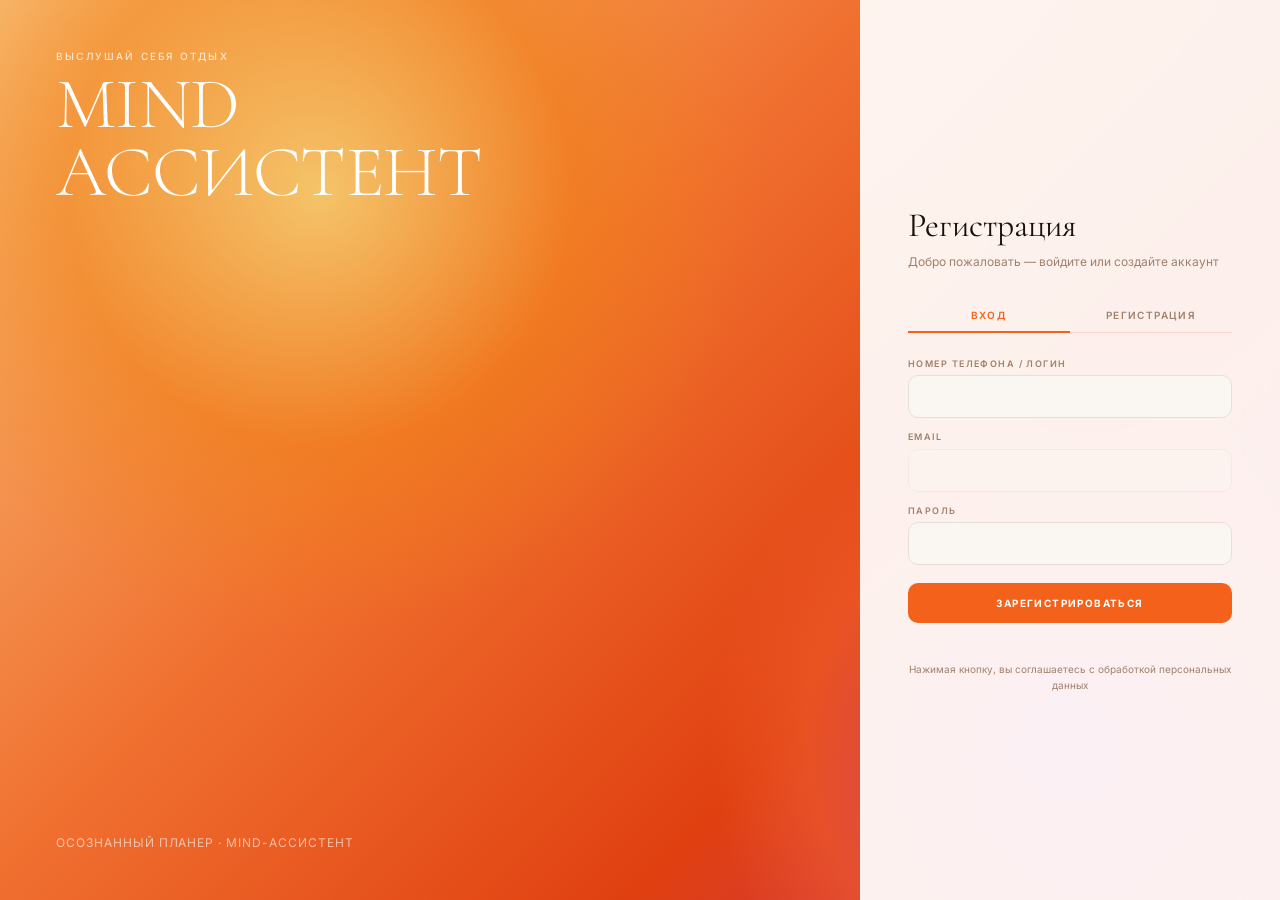
==== commit 79874508: "Add files via upload" ====
--- a/index.html
+++ b/index.html
@@ -3,28 +3,22 @@
 <head>
 <meta charset="UTF-8">
 <meta name="viewport" content="width=device-width, initial-scale=1.0, maximum-scale=1">
-<title>Mind-ассистент | Осознанная продуктивность</title>
+<title>Mind Ассистент | Осознанный Планер</title>
 <link href="https://fonts.googleapis.com/css2?family=Cormorant+Garamond:ital,wght@0,300;0,400;0,500;1,300;1,400&family=Inter:opsz,wght@14..32,300;400;500;600&display=swap" rel="stylesheet">
 <style>
 :root {
-  --green:       #B8CCBA;
-  --green-light: #D4E6D6;
-  --green-pale:  #EBF3EC;
-  --pink:        #E0BCBC;
-  --pink-light:  #EED4D4;
-  --pink-pale:   #FAF0F0;
-  --cream:       #FAF8F5;
+  --orange:      #F4611A;
+  --orange-mid:  #F07530;
+  --orange-pale: #FDE8D8;
+  --cream:       #FAF7F2;
   --white:       #FFFFFF;
-  --ink:         #1C1C1C;
-  --ink-mid:     #5A5A5A;
-  --ink-soft:    #9A9A9A;
-  --border:      #E4DED8;
-  --sidebar-bg:  #2A2E2A;
-  --sidebar-txt: #E8EDE8;
-  --sidebar-sub: #7A8A7A;
-  --r: 14px;
-  --r-sm: 8px;
-  --shadow: 0 2px 20px rgba(0,0,0,0.06);
+  --ink:         #1A1008;
+  --ink-mid:     #5A4030;
+  --ink-soft:    #A0806A;
+  --border:      rgba(244,97,26,0.18);
+  --r: 16px;
+  --r-sm: 10px;
+  --shadow: 0 4px 32px rgba(244,97,26,0.10);
 }
 *,*::before,*::after{box-sizing:border-box;margin:0;padding:0}
 html{height:100%}
@@ -32,203 +26,568 @@
 .hidden{display:none!important}
 .screen{min-height:100dvh}
 
-/* AUTH */
-.auth-screen{display:flex;align-items:center;justify-content:center;min-height:100dvh;background:linear-gradient(135deg,var(--green-pale) 0%,var(--pink-pale) 100%);padding:24px}
-.auth-card{background:var(--white);border-radius:24px;padding:52px 44px;width:100%;max-width:400px;box-shadow:0 24px 80px rgba(0,0,0,0.08)}
-.auth-eyebrow{font-size:10px;letter-spacing:0.18em;text-transform:uppercase;color:var(--ink-soft);margin-bottom:10px}
-.auth-card h1{font-family:'Cormorant Garamond',serif;font-size:38px;font-weight:400;line-height:1.1;margin-bottom:32px}
-.auth-tabs{display:flex;border-bottom:1.5px solid var(--border);margin-bottom:28px}
-.auth-tab{flex:1;padding:10px 0;border:none;background:transparent;font-family:'Inter',sans-serif;font-size:11px;letter-spacing:0.12em;text-transform:uppercase;font-weight:500;color:var(--ink-soft);cursor:pointer;border-bottom:2px solid transparent;margin-bottom:-1.5px;transition:all .18s}
-.auth-tab.active{color:var(--ink);border-bottom-color:var(--green)}
-.auth-form{display:none;flex-direction:column;gap:12px}
-.auth-form.active{display:flex}
-.auth-form input{padding:13px 16px;border:1.5px solid var(--border);border-radius:var(--r-sm);font-size:14px;font-family:'Inter',sans-serif;background:var(--cream);color:var(--ink);outline:none;transition:border-color .15s,background .15s}
-.auth-form input:focus{border-color:var(--green);background:var(--white)}
-.auth-form button{margin-top:4px;padding:14px;background:var(--green);color:var(--ink);border:none;border-radius:var(--r-sm);font-size:11px;font-family:'Inter',sans-serif;font-weight:600;letter-spacing:0.12em;text-transform:uppercase;cursor:pointer;transition:background .18s}
-.auth-form button:hover{background:var(--green-light)}
-.auth-error{font-size:12px;color:#B85555;min-height:14px;margin-top:-6px}
-
-/* SETUP */
-.setup-screen{display:flex;align-items:center;justify-content:center;min-height:100dvh;background:linear-gradient(135deg,var(--pink-pale) 0%,var(--green-pale) 100%);padding:24px}
-.setup-card{background:var(--white);border-radius:24px;padding:52px 44px;width:100%;max-width:400px;box-shadow:0 24px 80px rgba(0,0,0,0.08);text-align:center}
-.setup-icon{font-size:40px;display:block;margin-bottom:20px}
-.setup-card h2{font-family:'Cormorant Garamond',serif;font-size:32px;font-weight:400;margin-bottom:8px;line-height:1.15}
-.setup-card>p{color:var(--ink-soft);font-size:13px;margin-bottom:28px}
-.setup-card .time-label{display:block;text-align:left;font-size:10px;letter-spacing:0.14em;text-transform:uppercase;font-weight:600;color:var(--ink-soft);margin-bottom:8px;margin-top:18px}
-.setup-card input[type=text],.setup-card input[type=time]{display:block;width:100%;padding:13px 16px;border:1.5px solid var(--border);border-radius:var(--r-sm);font-size:15px;font-family:'Inter',sans-serif;background:var(--cream);color:var(--ink);outline:none;transition:border-color .15s;-webkit-appearance:none;appearance:none}
-.setup-card input:focus{border-color:var(--green);background:var(--white)}
-.setup-btn{display:block;width:100%;margin-top:28px;padding:15px;background:var(--sidebar-bg);color:var(--sidebar-txt);border:none;border-radius:var(--r-sm);font-size:11px;font-family:'Inter',sans-serif;font-weight:600;letter-spacing:0.14em;text-transform:uppercase;cursor:pointer;-webkit-tap-highlight-color:transparent;touch-action:manipulation;transition:opacity .15s}
-.setup-btn:hover{opacity:.85}
-.setup-btn:active{opacity:.7}
-
-/* MAIN APP */
-.main-app{display:flex;min-height:100dvh}
-
-/* SIDEBAR */
-.sidebar{width:220px;flex-shrink:0;background:var(--sidebar-bg);display:flex;flex-direction:column;padding:36px 24px;position:fixed;top:0;left:0;bottom:0;z-index:10}
-.logo{margin-bottom:48px}
-.logo-wordmark{font-family:'Cormorant Garamond',serif;font-size:22px;font-weight:300;color:var(--sidebar-txt);letter-spacing:0.04em;line-height:1.2}
-.logo-sub{font-size:9px;letter-spacing:0.18em;text-transform:uppercase;color:var(--sidebar-sub);margin-top:4px}
-.nav{display:flex;flex-direction:column;gap:2px;flex:1}
-.nav-link{display:flex;align-items:center;gap:12px;padding:10px 12px;border-radius:var(--r-sm);font-size:10px;font-weight:600;letter-spacing:0.14em;text-transform:uppercase;color:var(--sidebar-sub);text-decoration:none;cursor:pointer;transition:all .15s}
-.nav-link::before{content:'';width:4px;height:4px;border-radius:50%;background:var(--green);opacity:0;transition:opacity .15s;flex-shrink:0}
-.nav-link:hover{color:var(--sidebar-txt)}
-.nav-link.active{color:var(--sidebar-txt)}
-.nav-link.active::before{opacity:1}
-.sidebar-bottom{padding-top:24px;border-top:1px solid rgba(255,255,255,0.07)}
-.user-chip{display:flex;align-items:center;gap:10px;margin-bottom:14px}
-.user-ava{width:30px;height:30px;border-radius:50%;background:var(--green);display:flex;align-items:center;justify-content:center;font-size:12px;font-weight:700;color:var(--sidebar-bg);flex-shrink:0}
-.user-name-txt{font-size:13px;font-weight:500;color:var(--sidebar-txt);overflow:hidden;text-overflow:ellipsis;white-space:nowrap}
-.logout-btn{width:100%;padding:9px;background:transparent;border:1px solid rgba(255,255,255,0.1);border-radius:var(--r-sm);color:var(--sidebar-sub);font-size:9px;font-family:'Inter',sans-serif;font-weight:600;letter-spacing:0.14em;text-transform:uppercase;cursor:pointer;transition:all .15s}
-.logout-btn:hover{border-color:rgba(255,255,255,0.25);color:var(--sidebar-txt)}
-.daily-reminder{margin-top:16px;font-size:11px;color:var(--sidebar-sub);line-height:1.6;font-style:italic}
-
-/* MAIN CONTENT */
-.main-content{margin-left:220px;flex:1;padding:52px 56px;min-width:0}
-
-/* PAGE HEADER */
-.page-header{margin-bottom:40px;display:flex;align-items:flex-end;justify-content:space-between;border-bottom:1px solid var(--border);padding-bottom:24px}
-.page-eyebrow{font-size:10px;letter-spacing:0.18em;text-transform:uppercase;color:var(--ink-soft);margin-bottom:8px}
-.page-header h2{font-family:'Cormorant Garamond',serif;font-size:42px;font-weight:400;line-height:1;color:var(--ink)}
-.greeting{font-size:13px;color:var(--ink-soft);text-align:right;line-height:1.5}
-.greeting-name{color:var(--ink);font-weight:500}
-
-/* PROGRESS */
-.progress-block{background:var(--white);border-radius:var(--r);padding:20px 24px;margin-bottom:24px;box-shadow:var(--shadow)}
-.progress-label{display:flex;justify-content:space-between;font-size:9px;font-weight:600;letter-spacing:0.14em;text-transform:uppercase;color:var(--ink-soft);margin-bottom:10px}
-.progress-bar-bg{height:4px;background:var(--green-pale);border-radius:99px;overflow:hidden}
-.progress-bar-fill{height:100%;background:linear-gradient(90deg,var(--green),var(--pink));border-radius:99px;transition:width .4s ease}
-
-/* TASKS */
-.tasks-list{display:flex;flex-direction:column;gap:10px;margin-bottom:20px}
-.task-card{background:var(--white);border:1px solid var(--border);border-radius:var(--r);padding:20px 22px;box-shadow:var(--shadow);transition:border-color .2s}
-.task-card.completed{background:var(--green-pale);border-color:var(--green)}
-.task-card.completed .task-title{text-decoration:line-through;color:var(--ink-soft)}
-.task-header{display:flex;align-items:center;gap:14px}
-.task-check{width:18px;height:18px;accent-color:var(--green);cursor:pointer;flex-shrink:0}
-.task-title{flex:1;font-size:14px;font-weight:500}
-.delete-task-btn{background:none;border:none;color:var(--border);cursor:pointer;font-size:16px;padding:4px;border-radius:4px;transition:color .15s;line-height:1}
-.delete-task-btn:hover{color:#C05050}
-.task-reward-input{display:block;width:100%;margin-top:14px;padding:10px 14px;border:1.5px solid var(--border);border-radius:var(--r-sm);font-size:12px;font-family:'Inter',sans-serif;color:var(--ink);background:var(--cream);outline:none;transition:border-color .15s,background .15s}
-.task-reward-input:focus{border-color:var(--pink);background:var(--white)}
-.task-reward-input.has-value{background:var(--pink-pale);border-color:var(--pink)}
-
-/* ADD TASK */
-.add-task-form{display:flex;gap:10px;margin-top:8px}
-.add-task-form input{flex:1;padding:12px 16px;border:1.5px solid var(--border);border-radius:var(--r-sm);font-size:14px;font-family:'Inter',sans-serif;background:var(--white);color:var(--ink);outline:none;transition:border-color .15s;box-shadow:var(--shadow)}
-.add-task-form input:focus{border-color:var(--green)}
-.add-task-form input:disabled{opacity:.35}
-.add-task-form button{padding:12px 20px;background:var(--sidebar-bg);color:var(--sidebar-txt);border:none;border-radius:var(--r-sm);font-size:10px;font-weight:600;font-family:'Inter',sans-serif;letter-spacing:0.12em;text-transform:uppercase;cursor:pointer;white-space:nowrap;transition:opacity .15s}
-.add-task-form button:hover{opacity:.82}
-.add-task-form button:disabled{opacity:.35;cursor:not-allowed}
-.task-limit-note{text-align:center;font-size:11px;color:var(--ink-soft);margin-top:12px;letter-spacing:0.04em}
-.task-limit-warn{color:#B85555}
-
-/* EMPTY */
-.empty-state{text-align:center;padding:64px 40px;background:var(--white);border-radius:var(--r);box-shadow:var(--shadow);margin-bottom:20px}
-.empty-emoji{font-size:48px;display:block;margin-bottom:16px}
-.empty-state p{color:var(--ink-soft);font-size:13px;margin-bottom:4px}
-.empty-state p:first-of-type{font-family:'Cormorant Garamond',serif;font-size:22px;color:var(--ink);margin-bottom:8px}
-
-/* STATS */
-.stats-grid{display:grid;grid-template-columns:repeat(auto-fill,minmax(130px,1fr));gap:12px;margin-bottom:24px}
-.stat-card{background:var(--white);border-radius:var(--r);padding:24px 18px;box-shadow:var(--shadow);text-align:center}
-.stat-number{font-family:'Cormorant Garamond',serif;font-size:40px;font-weight:400;color:var(--ink);line-height:1;margin-bottom:8px}
-.stat-label{font-size:9px;color:var(--ink-soft);text-transform:uppercase;letter-spacing:0.14em;font-weight:600}
-
-/* REWARDS */
-.rewards-list{display:flex;flex-direction:column;gap:12px}
-.reward-item{background:var(--white);border:1px solid var(--border);border-radius:var(--r);padding:22px 24px;box-shadow:var(--shadow)}
-.reward-item.claimed{background:var(--green-pale);border-color:var(--green)}
-.reward-task-name{font-size:15px;font-weight:600;margin-bottom:6px}
-.reward-status-badge{display:inline-block;font-size:9px;padding:3px 10px;border-radius:20px;font-weight:700;letter-spacing:0.1em;text-transform:uppercase;margin-bottom:14px}
-.badge-done{background:var(--green-light);color:#2E6040}
-.badge-pending{background:var(--pink-light);color:#8B4040}
-.reward-value{font-size:13px;padding:12px 14px;background:var(--cream);border-radius:var(--r-sm);margin-bottom:14px;color:var(--ink-mid)}
-.reward-claim-label{display:flex;align-items:center;gap:10px;cursor:pointer;font-size:13px;font-weight:500}
-.reward-claim-check{width:17px;height:17px;accent-color:var(--green);cursor:pointer}
-
-/* REST */
-.rest-card{background:var(--white);border-radius:var(--r);padding:64px 48px;box-shadow:var(--shadow);text-align:center}
-.rest-tip-label{font-size:9px;letter-spacing:0.18em;text-transform:uppercase;color:var(--ink-soft);margin-bottom:24px}
-.rest-quote{font-family:'Cormorant Garamond',serif;font-size:32px;font-style:italic;font-weight:300;color:var(--ink);margin:0 auto 28px;max-width:480px;line-height:1.4}
-.rest-sub{font-size:13px;color:var(--ink-soft);line-height:1.8;margin-bottom:40px}
-.rest-deco{display:flex;justify-content:center;gap:8px}
-.rest-dot{width:6px;height:6px;border-radius:50%}
-.rest-dot:nth-child(1){background:var(--green)}
-.rest-dot:nth-child(2){background:var(--pink)}
-.rest-dot:nth-child(3){background:var(--green-light)}
-
-/* NOTIF PROMPT */
-.notification-prompt{position:fixed;bottom:24px;left:50%;transform:translateX(-50%);z-index:100;width:calc(100% - 48px);max-width:420px}
-.notification-card{background:var(--sidebar-bg);color:var(--sidebar-txt);border-radius:var(--r);padding:20px 24px;box-shadow:0 12px 48px rgba(0,0,0,0.3);display:flex;flex-wrap:wrap;align-items:center;gap:12px}
-.notification-card p{flex:1;font-size:13px;min-width:160px}
-.notification-card button{padding:9px 16px;border-radius:var(--r-sm);font-size:10px;font-weight:700;letter-spacing:0.1em;text-transform:uppercase;cursor:pointer;font-family:'Inter',sans-serif;border:none;transition:opacity .15s}
-#allowNotificationsBtn{background:var(--green);color:var(--ink)}
-#denyNotificationsBtn{background:transparent;color:var(--sidebar-sub);border:1px solid rgba(255,255,255,0.12)!important}
-
-/* MOBILE TOPBAR */
-.mobile-topbar{display:none!important}
-.mobile-topbar-user{display:flex;align-items:center;gap:10px}
-.mobile-topbar-name{font-size:13px;font-weight:500;color:var(--sidebar-txt)}
-.mobile-logout-btn{padding:7px 14px;background:transparent;border:1px solid rgba(255,255,255,0.15);border-radius:var(--r-sm);color:var(--sidebar-sub);font-size:9px;font-family:'Inter',sans-serif;font-weight:600;letter-spacing:0.12em;text-transform:uppercase;cursor:pointer;transition:all .15s}
-.mobile-logout-btn:hover{color:var(--sidebar-txt)}
-
-/* MOBILE HEADER */
-.mobile-header{display:none!important}
-.mobile-logo{font-family:'Cormorant Garamond',serif;font-size:20px;font-weight:300;letter-spacing:0.04em}
-.hamburger{width:32px;height:32px;background:transparent;border:none;cursor:pointer;display:flex;flex-direction:column;justify-content:center;gap:5px;padding:4px}
-.hamburger span{display:block;height:1.5px;background:var(--sidebar-txt);border-radius:2px}
-.sidebar-overlay{display:none;position:fixed;inset:0;background:rgba(0,0,0,0.45);z-index:30}
-.sidebar-overlay.open{display:block}
-.mobile-bottom-nav{display:none}
-
+/* === BLOB BG === */
+.blob-bg {
+  position:fixed;inset:0;z-index:0;overflow:hidden;pointer-events:none;
+  background: linear-gradient(135deg, #f9c07a 0%, #f07030 40%, #e04010 70%, #c8306a 100%);
+}
+.blob-bg::before {
+  content:'';position:absolute;
+  width:70vmax;height:70vmax;
+  background: radial-gradient(circle, #f5d070cc 0%, #f0801080 40%, transparent 70%);
+  top:-20vmax;left:-10vmax;
+  animation: blobA 18s ease-in-out infinite alternate;
+}
+.blob-bg::after {
+  content:'';position:absolute;
+  width:55vmax;height:55vmax;
+  background: radial-gradient(circle, #c040a090 0%, #f060308a 50%, transparent 70%);
+  bottom:-15vmax;right:-10vmax;
+  animation: blobB 22s ease-in-out infinite alternate;
+}
+@keyframes blobA {
+  0%{transform:translate(0,0) scale(1);}
+  100%{transform:translate(8vw,6vh) scale(1.15);}
+}
+@keyframes blobB {
+  0%{transform:translate(0,0) scale(1);}
+  100%{transform:translate(-6vw,-8vh) scale(1.2);}
+}
+
+/* === AUTH SCREEN === */
+.auth-screen {
+  display:flex;align-items:stretch;min-height:100dvh;position:relative;
+}
+.auth-left {
+  flex:1;display:flex;flex-direction:column;justify-content:space-between;padding:48px 56px;
+  position:relative;z-index:1;
+}
+.auth-eyebrow {
+  font-size:10px;letter-spacing:0.22em;text-transform:uppercase;color:rgba(255,255,255,0.75);
+  margin-bottom:6px;font-weight:500;
+}
+.auth-brand {
+  font-family:'Cormorant Garamond',serif;font-size:72px;font-weight:300;
+  color:#fff;line-height:0.95;letter-spacing:-0.01em;text-transform:uppercase;
+}
+.auth-tagline {
+  margin-top:auto;font-size:12px;color:rgba(255,255,255,0.6);letter-spacing:0.08em;
+  text-transform:uppercase;padding-top:24px;
+}
+.auth-right {
+  width:420px;flex-shrink:0;background:rgba(255,255,255,0.92);backdrop-filter:blur(20px);
+  display:flex;flex-direction:column;justify-content:center;padding:64px 48px;
+  position:relative;z-index:1;
+}
+.auth-right h2 {
+  font-family:'Cormorant Garamond',serif;font-size:34px;font-weight:400;
+  color:var(--ink);margin-bottom:8px;line-height:1.1;
+}
+.auth-right .auth-sub {
+  font-size:12px;color:var(--ink-soft);margin-bottom:28px;
+}
+.auth-tabs {
+  display:flex;border-bottom:1.5px solid var(--border);margin-bottom:24px;
+}
+.auth-tab {
+  flex:1;padding:10px 0;border:none;background:transparent;
+  font-family:'Inter',sans-serif;font-size:10px;letter-spacing:0.14em;text-transform:uppercase;
+  font-weight:600;color:var(--ink-soft);cursor:pointer;
+  border-bottom:2px solid transparent;margin-bottom:-1.5px;transition:all .18s;
+}
+.auth-tab.active {color:var(--orange);border-bottom-color:var(--orange);}
+.auth-form {display:none;flex-direction:column;gap:12px;}
+.auth-form.active{display:flex;}
+.auth-form label {
+  font-size:9px;letter-spacing:0.16em;text-transform:uppercase;color:var(--ink-soft);
+  font-weight:600;display:block;margin-bottom:4px;
+}
+.auth-form input {
+  display:block;width:100%;padding:12px 16px;border:1.5px solid #E8DED8;border-radius:var(--r-sm);
+  font-size:14px;font-family:'Inter',sans-serif;background:var(--cream);
+  color:var(--ink);outline:none;transition:border-color .15s,background .15s;
+}
+.auth-form input:focus{border-color:var(--orange);background:var(--white);}
+.auth-form .field{display:flex;flex-direction:column;}
+.auth-btn {
+  margin-top:6px;padding:14px;background:var(--orange);color:#fff;border:none;
+  border-radius:var(--r-sm);font-size:10px;font-family:'Inter',sans-serif;
+  font-weight:700;letter-spacing:0.14em;text-transform:uppercase;cursor:pointer;
+  transition:background .18s,transform .12s;
+}
+.auth-btn:hover{background:#D94E0E;}
+.auth-btn:active{transform:scale(0.98);}
+.auth-error {font-size:11px;color:#C03030;min-height:14px;margin-top:-4px;}
+
+/* === SETUP === */
+.setup-screen {
+  display:flex;align-items:center;justify-content:center;min-height:100dvh;
+  position:relative;
+}
+.setup-card {
+  background:rgba(255,255,255,0.93);backdrop-filter:blur(20px);
+  border-radius:24px;padding:56px 48px;width:100%;max-width:420px;
+  box-shadow:0 32px 80px rgba(0,0,0,0.12);text-align:center;position:relative;z-index:1;
+}
+.setup-icon{font-size:44px;display:block;margin-bottom:20px;}
+.setup-card h2 {
+  font-family:'Cormorant Garamond',serif;font-size:34px;font-weight:400;
+  margin-bottom:8px;line-height:1.15;color:var(--ink);
+}
+.setup-card>p{color:var(--ink-soft);font-size:12px;margin-bottom:28px;}
+.setup-card .time-label {
+  display:block;text-align:left;font-size:9px;letter-spacing:0.16em;
+  text-transform:uppercase;font-weight:700;color:var(--ink-soft);margin-bottom:8px;margin-top:20px;
+}
+.setup-card input[type=text],.setup-card input[type=time]{
+  display:block;width:100%;padding:13px 16px;border:1.5px solid #E8DED8;
+  border-radius:var(--r-sm);font-size:15px;font-family:'Inter',sans-serif;
+  background:var(--cream);color:var(--ink);outline:none;transition:border-color .15s;
+  -webkit-appearance:none;appearance:none;
+}
+.setup-card input:focus{border-color:var(--orange);background:var(--white);}
+.setup-btn {
+  display:block;width:100%;margin-top:28px;padding:15px;
+  background:var(--orange);color:#fff;border:none;border-radius:var(--r-sm);
+  font-size:10px;font-family:'Inter',sans-serif;font-weight:700;letter-spacing:0.16em;
+  text-transform:uppercase;cursor:pointer;transition:background .18s,transform .12s;
+  -webkit-tap-highlight-color:transparent;touch-action:manipulation;
+}
+.setup-btn:hover{background:#D94E0E;}
+.setup-btn:active{transform:scale(0.98);}
+
+/* === MAIN APP CHROME === */
+.main-app {display:flex;min-height:100dvh;}
+
+/* TOPBAR */
+.topbar {
+  position:fixed;top:0;left:0;right:0;height:64px;z-index:30;
+  background:var(--orange);
+  display:flex;align-items:center;padding:0 40px;gap:24px;
+}
+.topbar-logo {
+  font-family:'Cormorant Garamond',serif;font-size:13px;font-weight:300;
+  color:rgba(255,255,255,0.6);letter-spacing:0.18em;text-transform:uppercase;
+  flex-shrink:0;
+}
+.topbar-brand {
+  font-family:'Cormorant Garamond',serif;font-size:22px;font-weight:300;
+  color:#fff;letter-spacing:0.04em;line-height:1;margin-right:auto;
+}
+.topbar-nav {display:flex;align-items:center;gap:4px;}
+.topbar-nav-btn {
+  padding:8px 18px;border:none;background:rgba(255,255,255,0);color:rgba(255,255,255,0.65);
+  font-family:'Inter',sans-serif;font-size:9px;font-weight:600;letter-spacing:0.14em;
+  text-transform:uppercase;cursor:pointer;border-radius:20px;transition:all .18s;
+}
+.topbar-nav-btn:hover{background:rgba(255,255,255,0.12);color:#fff;}
+.topbar-nav-btn.active{background:rgba(255,255,255,0.22);color:#fff;}
+.topbar-user {
+  display:flex;align-items:center;gap:10px;flex-shrink:0;margin-left:16px;
+}
+.user-ava {
+  width:32px;height:32px;border-radius:50%;background:rgba(255,255,255,0.25);
+  display:flex;align-items:center;justify-content:center;font-size:13px;font-weight:700;
+  color:#fff;flex-shrink:0;border:1.5px solid rgba(255,255,255,0.35);
+}
+.user-name-txt{font-size:12px;font-weight:500;color:rgba(255,255,255,0.85);}
+.logout-btn {
+  padding:7px 14px;background:transparent;border:1px solid rgba(255,255,255,0.25);
+  border-radius:20px;color:rgba(255,255,255,0.65);font-size:9px;font-family:'Inter',sans-serif;
+  font-weight:600;letter-spacing:0.14em;text-transform:uppercase;cursor:pointer;
+  transition:all .15s;
+}
+.logout-btn:hover{border-color:rgba(255,255,255,0.5);color:#fff;}
+
+/* MAIN CONTENT AREA */
+.main-content {
+  margin-top:64px;flex:1;padding:48px 56px;min-width:0;
+}
+
+/* === SECTION HEADINGS === */
+.section-eyebrow {
+  font-size:9px;letter-spacing:0.22em;text-transform:uppercase;
+  color:var(--orange);font-weight:700;margin-bottom:6px;
+}
+.section-title {
+  font-family:'Cormorant Garamond',serif;font-size:52px;font-weight:400;
+  line-height:0.95;letter-spacing:-0.01em;text-transform:uppercase;
+  color:var(--ink);margin-bottom:36px;
+}
+.page-header {
+  display:flex;align-items:flex-end;justify-content:space-between;
+  margin-bottom:36px;
+  border-bottom:1px solid rgba(244,97,26,0.12);padding-bottom:28px;
+}
+.greeting {
+  font-size:12px;color:var(--ink-soft);text-align:right;line-height:1.6;
+}
+.greeting-name{color:var(--ink);font-weight:600;}
+
+/* === NOTIFICATIONS SETUP ROW === */
+.notif-row {
+  display:grid;grid-template-columns:1fr 1fr;gap:24px;margin-bottom:36px;
+}
+.notif-card {
+  background:#fff;border-radius:var(--r);padding:28px 32px;
+  box-shadow:var(--shadow);border:1px solid var(--border);
+}
+.notif-card-title {
+  font-family:'Cormorant Garamond',serif;font-size:28px;text-transform:uppercase;
+  font-weight:300;color:var(--ink);letter-spacing:0.02em;margin-bottom:6px;
+}
+.notif-time-display {
+  font-size:10px;color:var(--orange);letter-spacing:0.12em;font-weight:600;text-transform:uppercase;
+}
+
+/* === PROGRESS BANNER === */
+.progress-banner {
+  background:var(--orange);border-radius:var(--r);padding:28px 36px;
+  margin-bottom:32px;display:flex;align-items:center;gap:32px;
+  box-shadow:0 8px 40px rgba(244,97,26,0.35);
+}
+.progress-pct {
+  font-family:'Cormorant Garamond',serif;font-size:80px;font-weight:300;
+  color:#fff;line-height:1;flex-shrink:0;letter-spacing:-0.02em;
+}
+.progress-info-label {
+  font-size:9px;letter-spacing:0.2em;text-transform:uppercase;
+  color:rgba(255,255,255,0.7);font-weight:600;margin-bottom:6px;
+}
+.progress-info-sub {
+  font-family:'Cormorant Garamond',serif;font-size:22px;color:rgba(255,255,255,0.9);
+  font-weight:300;text-transform:uppercase;letter-spacing:0.04em;line-height:1.2;
+}
+.progress-bar-wrap {flex:1;}
+.progress-bar-bg {
+  height:3px;background:rgba(255,255,255,0.25);border-radius:99px;overflow:hidden;margin-top:14px;
+}
+.progress-bar-fill {
+  height:100%;background:#fff;border-radius:99px;transition:width .5s ease;
+}
+
+/* === TASKS GRID === */
+.tasks-section-header {
+  display:flex;align-items:baseline;justify-content:space-between;margin-bottom:16px;
+}
+.tasks-section-label {
+  font-family:'Cormorant Garamond',serif;font-size:42px;font-weight:300;
+  text-transform:uppercase;letter-spacing:0.02em;color:var(--ink);
+}
+.tasks-limit-badge {
+  font-size:9px;letter-spacing:0.14em;text-transform:uppercase;
+  color:var(--ink-soft);font-weight:600;
+}
+.tasks-grid {display:grid;grid-template-columns:repeat(3,1fr);gap:16px;margin-bottom:20px;}
+.task-card {
+  background:#fff;border:1px solid var(--border);border-radius:var(--r);
+  padding:24px 20px;box-shadow:var(--shadow);transition:border-color .2s,box-shadow .2s;
+  display:flex;flex-direction:column;min-height:160px;
+}
+.task-card:hover{border-color:rgba(244,97,26,0.35);box-shadow:0 8px 32px rgba(244,97,26,0.12);}
+.task-card.completed {background:rgba(244,97,26,0.05);border-color:rgba(244,97,26,0.3);}
+.task-card.completed .task-title {text-decoration:line-through;color:var(--ink-soft);}
+.task-card.empty-slot {
+  background:rgba(244,97,26,0.04);border:1.5px dashed rgba(244,97,26,0.22);
+  display:flex;flex-direction:column;justify-content:space-between;min-height:160px;
+}
+.task-header {display:flex;align-items:flex-start;gap:10px;}
+.task-check {
+  width:16px;height:16px;accent-color:var(--orange);cursor:pointer;flex-shrink:0;margin-top:2px;
+}
+.task-title {flex:1;font-size:13px;font-weight:500;color:var(--ink);line-height:1.4;}
+.delete-task-btn {
+  background:none;border:none;color:rgba(244,97,26,0.3);cursor:pointer;
+  font-size:14px;padding:2px;border-radius:4px;transition:color .15s;line-height:1;flex-shrink:0;
+}
+.delete-task-btn:hover{color:#C03030;}
+.task-reward-row {margin-top:auto;padding-top:14px;}
+.task-reward-input {
+  display:block;width:100%;padding:9px 12px;border:1.5px solid rgba(244,97,26,0.15);
+  border-radius:var(--r-sm);font-size:11px;font-family:'Inter',sans-serif;
+  color:var(--ink);background:var(--cream);outline:none;
+  transition:border-color .15s,background .15s;
+}
+.task-reward-input:focus{border-color:var(--orange);background:#fff;}
+.task-reward-input.has-value{background:rgba(244,97,26,0.06);border-color:rgba(244,97,26,0.35);}
+.task-reward-input::placeholder{color:var(--ink-soft);}
+.empty-slot-label {
+  font-size:10px;color:rgba(244,97,26,0.45);letter-spacing:0.1em;text-transform:uppercase;
+  font-weight:600;
+}
+.empty-slot-hint {
+  font-size:10px;color:rgba(244,97,26,0.5);letter-spacing:0.1em;text-transform:uppercase;
+  font-weight:600;margin-top:auto;
+}
+
+/* ADD TASK FORM */
+.add-task-form {display:flex;gap:10px;margin-top:8px;}
+.add-task-form input {
+  flex:1;padding:13px 18px;border:1.5px solid var(--border);border-radius:var(--r-sm);
+  font-size:14px;font-family:'Inter',sans-serif;background:#fff;color:var(--ink);
+  outline:none;transition:border-color .15s;box-shadow:var(--shadow);
+}
+.add-task-form input:focus{border-color:var(--orange);}
+.add-task-form input:disabled{opacity:.35;}
+.add-task-form button {
+  padding:13px 24px;background:var(--orange);color:#fff;border:none;border-radius:var(--r-sm);
+  font-size:9px;font-weight:700;font-family:'Inter',sans-serif;letter-spacing:0.14em;
+  text-transform:uppercase;cursor:pointer;white-space:nowrap;transition:background .18s;
+}
+.add-task-form button:hover{background:#D94E0E;}
+.add-task-form button:disabled{opacity:.35;cursor:not-allowed;}
+
+/* === STATS PAGE === */
+.stats-grid {display:grid;grid-template-columns:repeat(auto-fill,minmax(140px,1fr));gap:14px;margin-bottom:28px;}
+.stat-card {
+  background:#fff;border-radius:var(--r);padding:28px 20px;
+  box-shadow:var(--shadow);text-align:center;border:1px solid var(--border);
+}
+.stat-number {
+  font-family:'Cormorant Garamond',serif;font-size:48px;font-weight:300;
+  color:var(--orange);line-height:1;margin-bottom:8px;
+}
+.stat-label {
+  font-size:9px;color:var(--ink-soft);text-transform:uppercase;
+  letter-spacing:0.16em;font-weight:600;
+}
+
+/* === REWARDS PAGE === */
+.rewards-grid {display:grid;grid-template-columns:repeat(3,1fr);gap:16px;}
+.reward-item {
+  background:#fff;border:1px solid var(--border);border-radius:var(--r);
+  padding:24px 22px;box-shadow:var(--shadow);
+}
+.reward-item.claimed {background:rgba(244,97,26,0.05);border-color:rgba(244,97,26,0.3);}
+.reward-task-label {
+  font-size:9px;color:var(--ink-soft);letter-spacing:0.14em;
+  text-transform:uppercase;font-weight:600;margin-bottom:4px;
+}
+.reward-task-name {
+  font-family:'Cormorant Garamond',serif;font-size:22px;text-transform:uppercase;
+  font-weight:300;color:var(--ink);letter-spacing:0.02em;margin-bottom:10px;line-height:1.1;
+}
+.reward-status-badge {
+  display:inline-block;font-size:9px;padding:3px 10px;border-radius:20px;
+  font-weight:700;letter-spacing:0.1em;text-transform:uppercase;margin-bottom:14px;
+}
+.badge-done{background:rgba(244,97,26,0.12);color:var(--orange);}
+.badge-pending{background:rgba(160,128,106,0.12);color:var(--ink-soft);}
+.reward-value {
+  font-size:12px;padding:10px 12px;background:var(--cream);border-radius:var(--r-sm);
+  margin-bottom:14px;color:var(--ink-mid);
+}
+.reward-claim-label {
+  display:flex;align-items:center;gap:10px;cursor:pointer;
+  font-size:12px;font-weight:500;color:var(--ink);
+}
+.reward-claim-check {width:16px;height:16px;accent-color:var(--orange);cursor:pointer;}
+
+/* === REST PAGE === */
+.rest-layout {display:grid;grid-template-columns:1fr 1fr;gap:24px;align-items:start;}
+.rest-text-card {
+  background:#fff;border-radius:var(--r);padding:56px 48px;
+  box-shadow:var(--shadow);border:1px solid var(--border);
+}
+.rest-tip-label {
+  font-size:9px;letter-spacing:0.2em;text-transform:uppercase;
+  color:var(--orange);margin-bottom:20px;font-weight:700;
+}
+.rest-quote {
+  font-family:'Cormorant Garamond',serif;font-size:36px;font-style:italic;
+  font-weight:300;color:var(--ink);margin-bottom:24px;line-height:1.35;
+}
+.rest-sub {
+  font-size:13px;color:var(--ink-soft);line-height:1.8;margin-bottom:36px;
+}
+.rest-deco{display:flex;gap:8px;margin-bottom:0;}
+.rest-dot{width:8px;height:8px;border-radius:50%;}
+.rest-dot:nth-child(1){background:var(--orange);}
+.rest-dot:nth-child(2){background:#F0C080;}
+.rest-dot:nth-child(3){background:#C04080;}
+.rest-visual {
+  border-radius:var(--r);overflow:hidden;
+  background: linear-gradient(135deg,#f9c07a,#f07030 40%,#c04080);
+  min-height:320px;
+  box-shadow:0 8px 40px rgba(244,97,26,0.25);
+}
+.rest-goodday {
+  background:var(--orange);border-radius:var(--r);padding:36px;
+  color:#fff;margin-top:16px;
+}
+.rest-goodday-label {
+  font-size:9px;letter-spacing:0.2em;text-transform:uppercase;
+  color:rgba(255,255,255,0.65);font-weight:600;margin-bottom:8px;
+}
+.rest-goodday-title {
+  font-family:'Cormorant Garamond',serif;font-size:32px;
+  font-weight:300;text-transform:uppercase;letter-spacing:0.04em;line-height:1;
+}
+
+/* === EMPTY STATE === */
+.empty-state {
+  text-align:center;padding:64px 40px;background:#fff;border-radius:var(--r);
+  box-shadow:var(--shadow);border:1px solid var(--border);grid-column:1/-1;
+}
+.empty-emoji{font-size:48px;display:block;margin-bottom:16px;}
+.empty-state p{color:var(--ink-soft);font-size:13px;margin-bottom:4px;}
+.empty-state p:first-of-type{
+  font-family:'Cormorant Garamond',serif;font-size:24px;color:var(--ink);margin-bottom:8px;
+}
+.task-limit-note {
+  text-align:center;font-size:11px;color:var(--ink-soft);margin-top:12px;letter-spacing:0.04em;
+}
+.task-limit-warn{color:#C03030;}
+
+/* === EXIT SECTION === */
+.exit-section {
+  margin-top:40px;display:grid;grid-template-columns:1fr 1fr;gap:16px;
+}
+.exit-card {
+  background:var(--orange);border-radius:var(--r);padding:36px 40px;
+  color:#fff;display:flex;align-items:flex-end;justify-content:space-between;
+  min-height:140px;box-shadow:0 8px 40px rgba(244,97,26,0.3);
+}
+.exit-label {
+  font-family:'Cormorant Garamond',serif;font-size:42px;font-weight:300;
+  text-transform:uppercase;letter-spacing:0.04em;line-height:1;
+}
+.exit-visual {
+  border-radius:var(--r);overflow:hidden;
+  background:linear-gradient(135deg,#f9c07a,#c04080,#f07030);
+  min-height:140px;box-shadow:var(--shadow);
+}
+.exit-btn-row {grid-column:1/-1;display:flex;justify-content:flex-end;padding:0 0 8px;}
+.exit-big-btn {
+  padding:16px 48px;background:var(--orange);color:#fff;border:none;border-radius:var(--r-sm);
+  font-size:10px;font-family:'Inter',sans-serif;font-weight:700;letter-spacing:0.16em;
+  text-transform:uppercase;cursor:pointer;transition:background .18s,transform .12s;
+  box-shadow:0 8px 32px rgba(244,97,26,0.4);
+}
+.exit-big-btn:hover{background:#D94E0E;}
+.exit-big-btn:active{transform:scale(0.98);}
+
+/* === NOTIF PROMPT === */
+.notification-prompt {
+  position:fixed;bottom:24px;left:50%;transform:translateX(-50%);z-index:100;
+  width:calc(100% - 48px);max-width:440px;
+}
+.notification-card {
+  background:rgba(26,16,8,0.92);backdrop-filter:blur(16px);color:#fff;
+  border-radius:var(--r);padding:20px 24px;
+  box-shadow:0 12px 48px rgba(0,0,0,0.3);
+  display:flex;flex-wrap:wrap;align-items:center;gap:12px;
+}
+.notification-card p{flex:1;font-size:13px;min-width:160px;}
+.notification-card button {
+  padding:9px 16px;border-radius:var(--r-sm);font-size:9px;font-weight:700;
+  letter-spacing:0.12em;text-transform:uppercase;cursor:pointer;
+  font-family:'Inter',sans-serif;border:none;transition:opacity .15s;
+}
+#allowNotificationsBtn{background:var(--orange);color:#fff;}
+#denyNotificationsBtn{background:transparent;color:rgba(255,255,255,0.5);border:1px solid rgba(255,255,255,0.15)!important;}
+
+/* === MOBILE === */
 @media(max-width:768px){
-  .sidebar{display:none!important}
-  .sidebar-overlay{display:none!important}
-  .main-content{margin-left:0!important;padding:20px 20px 100px;width:100%}
-
-  .page-header{flex-direction:column;align-items:flex-start;gap:8px}
-  .greeting{text-align:left}
-  .page-header h2{font-size:32px}
-  .stats-grid{grid-template-columns:repeat(2,1fr)}
-  .add-task-form{flex-direction:column}
-  .add-task-form button{width:100%}
-  .auth-card,.setup-card{padding:36px 24px}
-  .mobile-bottom-nav{display:flex;position:fixed;bottom:0;left:0;right:0;background:var(--sidebar-bg);padding:8px 0 max(10px,env(safe-area-inset-bottom));justify-content:space-around;z-index:20;border-top:1px solid rgba(255,255,255,0.06)}
-  .mobile-nav-btn{display:flex;flex-direction:column;align-items:center;gap:3px;background:none;border:none;cursor:pointer;color:var(--sidebar-sub);font-family:'Inter',sans-serif;font-size:9px;font-weight:600;letter-spacing:0.1em;text-transform:uppercase;padding:4px 12px;-webkit-tap-highlight-color:transparent;touch-action:manipulation;transition:color .15s}
-  .mobile-nav-btn .nav-icon{font-size:20px;margin-bottom:1px}
-  .mobile-nav-btn.active{color:var(--green)}
-}
+  .topbar{padding:0 20px;height:56px;}
+  .topbar-brand{font-size:18px;}
+  .topbar-nav{display:none!important;}
+  .main-content{margin-top:56px;padding:24px 20px 100px;}
+  .section-title{font-size:36px;}
+  .tasks-grid{grid-template-columns:1fr;}
+  .rewards-grid{grid-template-columns:1fr;}
+  .stats-grid{grid-template-columns:repeat(2,1fr);}
+  .rest-layout{grid-template-columns:1fr;}
+  .exit-section{grid-template-columns:1fr;}
+  .page-header{flex-direction:column;align-items:flex-start;gap:8px;}
+  .greeting{text-align:left;}
+  .notif-row{grid-template-columns:1fr;}
+  .add-task-form{flex-direction:column;}
+  .mobile-bottom-nav{
+    display:flex;position:fixed;bottom:0;left:0;right:0;
+    background:rgba(244,97,26,1);
+    padding:8px 0 max(10px,env(safe-area-inset-bottom));
+    justify-content:space-around;z-index:20;
+    border-top:1px solid rgba(255,255,255,0.1);
+  }
+  .mobile-nav-btn{
+    display:flex;flex-direction:column;align-items:center;gap:3px;background:none;border:none;
+    cursor:pointer;color:rgba(255,255,255,0.6);font-family:'Inter',sans-serif;
+    font-size:8px;font-weight:700;letter-spacing:0.12em;text-transform:uppercase;
+    padding:4px 12px;-webkit-tap-highlight-color:transparent;touch-action:manipulation;
+    transition:color .15s;
+  }
+  .mobile-nav-btn .nav-icon{font-size:20px;margin-bottom:1px;}
+  .mobile-nav-btn.active{color:#fff;}
+  .auth-screen{flex-direction:column;}
+  .auth-left{padding:40px 32px 32px;min-height:220px;}
+  .auth-brand{font-size:52px;}
+  .auth-right{width:100%;padding:40px 28px;}
+}
+@media(min-width:769px){.mobile-bottom-nav{display:none;}}
 </style>
 </head>
 <body>
+<!-- BLOB BACKGROUND -->
+<div class="blob-bg"></div>
+
 <div id="app">
 
+<!-- AUTH SCREEN -->
 <div id="authScreen" class="screen auth-screen">
-  <div class="auth-card">
-    <p class="auth-eyebrow">mind-ассистент</p>
-    <h1>Осознанная<br>продуктивность</h1>
+  <div class="auth-left">
+    <div>
+      <p class="auth-eyebrow">Выслушай себя отдых</p>
+      <div class="auth-brand">MIND<br>АССИСТЕНТ</div>
+    </div>
+    <div class="auth-tagline">Осознанный планер · Mind-ассистент</div>
+  </div>
+  <div class="auth-right">
+    <h2>Регистрация</h2>
+    <p class="auth-sub">Добро пожаловать — войдите или создайте аккаунт</p>
     <div class="auth-tabs">
       <button class="auth-tab active" data-tab="login">Вход</button>
       <button class="auth-tab" data-tab="register">Регистрация</button>
     </div>
     <div id="loginForm" class="auth-form active">
-      <input type="text" id="loginUsername" placeholder="Логин" autocomplete="username">
-      <input type="password" id="loginPassword" placeholder="Пароль" autocomplete="current-password">
-      <button id="doLoginBtn">Войти</button>
+      <div class="field">
+        <label>Номер телефона / Логин</label>
+        <input type="text" id="loginUsername" placeholder="" autocomplete="username">
+      </div>
+      <div class="field">
+        <label>Email</label>
+        <input type="text" id="loginEmail" placeholder="" disabled style="opacity:.4;cursor:not-allowed;" tabindex="-1">
+      </div>
+      <div class="field">
+        <label>Пароль</label>
+        <input type="password" id="loginPassword" placeholder="" autocomplete="current-password">
+      </div>
+      <button class="auth-btn" id="doLoginBtn">Зарегистрироваться</button>
       <p class="auth-error" id="loginError"></p>
+      <p style="font-size:10px;color:var(--ink-soft);margin-top:4px;text-align:center;">
+        Нажимая кнопку, вы соглашаетесь с обработкой персональных данных
+      </p>
     </div>
     <div id="registerForm" class="auth-form">
-      <input type="text" id="regUsername" placeholder="Логин" autocomplete="username">
-      <input type="email" id="regEmail" placeholder="Email" autocomplete="email">
-      <input type="password" id="regPassword" placeholder="Пароль" autocomplete="new-password">
-      <button id="doRegisterBtn">Зарегистрироваться</button>
+      <div class="field">
+        <label>Логин</label>
+        <input type="text" id="regUsername" placeholder="" autocomplete="username">
+      </div>
+      <div class="field">
+        <label>Email</label>
+        <input type="email" id="regEmail" placeholder="" autocomplete="email">
+      </div>
+      <div class="field">
+        <label>Пароль</label>
+        <input type="password" id="regPassword" placeholder="" autocomplete="new-password">
+      </div>
+      <button class="auth-btn" id="doRegisterBtn">Зарегистрироваться</button>
       <p class="auth-error" id="regError"></p>
     </div>
   </div>
 </div>
 
+<!-- NAME SETUP -->
 <div id="nameSetupScreen" class="screen setup-screen hidden">
   <div class="setup-card">
     <span class="setup-icon">👋</span>
@@ -239,6 +598,7 @@
   </div>
 </div>
 
+<!-- NOTIFICATIONS SETUP -->
 <div id="notificationsSetupScreen" class="screen setup-screen hidden">
   <div class="setup-card">
     <span class="setup-icon">🔔</span>
@@ -252,14 +612,24 @@
   </div>
 </div>
 
+<!-- MAIN APP -->
 <div id="mainApp" class="screen main-app hidden">
-  <div class="mobile-topbar" id="mobileTopbar">
-    <div class="mobile-topbar-user">
-      <div class="user-ava" id="mobileUserAvatar">?</div>
-      <span class="mobile-topbar-name" id="mobileUserName"></span>
+  <!-- TOPBAR -->
+  <header class="topbar">
+    <span class="topbar-logo">Выслушай себя</span>
+    <span class="topbar-brand">Mind Ассистент</span>
+    <nav class="topbar-nav">
+      <button class="topbar-nav-btn active" data-page="planner">📋 Планер</button>
+      <button class="topbar-nav-btn" data-page="progress">📊 Прогресс</button>
+      <button class="topbar-nav-btn" data-page="rewards">🏆 Награды</button>
+      <button class="topbar-nav-btn" data-page="rest">🌿 Отдых</button>
+    </nav>
+    <div class="topbar-user">
+      <div class="user-ava" id="userAvatar">?</div>
+      <span class="user-name-txt" id="userNameDisplay"></span>
+      <button class="logout-btn" id="logoutBtn">Выйти</button>
     </div>
-    <button id="mobileLogoutBtn" class="mobile-logout-btn">Выйти</button>
-  </div>
+  </header>
   <main class="main-content" id="mainContent"></main>
   <nav class="mobile-bottom-nav">
     <button class="mobile-nav-btn active" data-page="planner"><span class="nav-icon">📋</span>Планер</button>
@@ -268,8 +638,10 @@
     <button class="mobile-nav-btn" data-page="rest"><span class="nav-icon">🌿</span>Отдых</button>
   </nav>
 </div>
+
 </div>
 
+<!-- NOTIFICATIONS PROMPT -->
 <div id="notificationPermission" class="notification-prompt hidden">
   <div class="notification-card">
     <p>🔔 Получать утренние и вечерние напоминания?</p>
@@ -279,9 +651,10 @@
 </div>
 
 <script>
-// STORE
+// ====== STORE ======
 var users = JSON.parse(localStorage.getItem('mind_users') || '[]');
 var currentUser = JSON.parse(localStorage.getItem('mind_currentUser') || 'null');
+var MAX = 3;
 
 function saveUsers(){ localStorage.setItem('mind_users', JSON.stringify(users)); }
 function saveCurrentUser(){
@@ -304,31 +677,33 @@
     document.querySelectorAll('.auth-form').forEach(function(f){ f.classList.remove('active'); });
     var form = document.getElementById(tab.dataset.tab + 'Form');
     if(form) form.classList.add('active');
+    // Sync heading
+    var h2 = document.querySelector('.auth-right h2');
+    if(h2) h2.textContent = tab.dataset.tab === 'login' ? 'Вход' : 'Регистрация';
   });
 });
 
 function register(u, e, p){
+  if(!u.trim()){ document.getElementById('regError').textContent = 'Введите логин'; return false; }
+  if(!p.trim()){ document.getElementById('regError').textContent = 'Введите пароль'; return false; }
   if(users.find(function(x){ return x.username === u; })){
-    document.getElementById('regError').textContent = 'Пользователь уже существует';
-    return false;
+    document.getElementById('regError').textContent = 'Пользователь уже существует'; return false;
   }
   users.push({ id: Date.now(), username: u, email: e, password: p,
-    name: '', isProfileSetup: false,
-    notificationTimeMorning: '09:00', notificationTimeEvening: '20:00',
-    tasks: [], claimedRewards: [] });
+    name:'', isProfileSetup:false,
+    notificationTimeMorning:'09:00', notificationTimeEvening:'20:00',
+    tasks:[], claimedRewards:[] });
   saveUsers();
   return true;
 }
 
 function login(u, p){
+  if(!u.trim()){ document.getElementById('loginError').textContent = 'Введите логин'; return false; }
   var user = users.find(function(x){ return x.username === u && x.password === p; });
   if(!user){ document.getElementById('loginError').textContent = 'Неверный логин или пароль'; return false; }
-  currentUser = user;
-  saveCurrentUser();
-  return true;
-}
-
-// ONBOARDING — только при первой регистрации
+  currentUser = user; saveCurrentUser(); return true;
+}
+
 function afterLogin(){
   if(!currentUser.name) showScreen('nameSetupScreen');
   else if(!currentUser.isProfileSetup) showScreen('notificationsSetupScreen');
@@ -342,7 +717,6 @@
     document.getElementById('notificationPermission').classList.add('hidden');
   });
 }
-
 function scheduleNotifications(){
   if(!currentUser || Notification.permission !== 'granted') return;
   function at(time, title, body){
@@ -350,39 +724,33 @@
     var parts = time.split(':').map(Number);
     var t = new Date(now.getFullYear(), now.getMonth(), now.getDate(), parts[0], parts[1]);
     if(t <= now) t.setDate(t.getDate() + 1);
-    setTimeout(function(){ if(Notification.permission === 'granted') new Notification(title, { body: body }); }, t - now);
+    setTimeout(function(){ if(Notification.permission === 'granted') new Notification(title, {body:body}); }, t - now);
   }
   at(currentUser.notificationTimeMorning, 'Доброе утро!', currentUser.name + ', выбери три задачи на день.');
   at(currentUser.notificationTimeEvening, 'Время отдохнуть!', currentUser.name + ', ты отлично поработала!');
 }
 
 // TASKS
-var MAX = 3;
-
 function addTask(title){
   if(!title.trim()) return;
   if(currentUser.tasks.length >= MAX){ alert('Максимум 3 задачи в день!'); return; }
   currentUser.tasks.push({ id: Date.now(), title: title.trim(), completed: false, reward: '' });
   saveCurrentUser(); renderPlanner();
 }
-
 function toggleTask(id){
   var t = currentUser.tasks.find(function(t){ return t.id === id; });
   if(t){ t.completed = !t.completed; saveCurrentUser(); renderPlanner(); }
 }
-
 function updateTaskReward(id, val){
   var t = currentUser.tasks.find(function(t){ return t.id === id; });
   if(t){ t.reward = val; saveCurrentUser(); }
 }
-
 function deleteTask(id){
   if(!confirm('Удалить задачу?')) return;
   currentUser.tasks = currentUser.tasks.filter(function(t){ return t.id !== id; });
   currentUser.claimedRewards = (currentUser.claimedRewards || []).filter(function(r){ return r !== id; });
-  saveCurrentUser(); renderCurrentPage();
-}
-
+  saveCurrentUser(); renderPlanner();
+}
 function toggleRewardClaim(id){
   var t = currentUser.tasks.find(function(t){ return t.id === id; });
   if(!t || !(t.reward || '').trim()){ alert('Сначала пропишите награду в разделе «Планер»'); return; }
@@ -396,41 +764,88 @@
   saveCurrentUser(); renderRewards();
 }
 
-function esc(s){
-  var d = document.createElement('div'); d.textContent = s || ''; return d.innerHTML;
-}
-
-// RENDER
+function esc(s){ var d = document.createElement('div'); d.textContent = s || ''; return d.innerHTML; }
+
+// ====== RENDER ======
 function renderPlanner(){
-  var c = document.getElementById('mainContent');
-  if(!c) return;
+  var c = document.getElementById('mainContent'); if(!c) return;
   var done = currentUser.tasks.filter(function(t){ return t.completed; }).length;
   var pct = currentUser.tasks.length ? Math.round(done / currentUser.tasks.length * 100) : 0;
   var left = MAX - currentUser.tasks.length;
   var name = currentUser.name || currentUser.username;
 
-  var tasksHtml;
-  if(currentUser.tasks.length === 0){
-    tasksHtml = '<div class="empty-state"><span class="empty-emoji">📝</span><p>Задач пока нет</p><p>Добавьте первую задачу ниже — до ' + MAX + ' в день</p></div>';
-  } else {
-    tasksHtml = '<div class="tasks-list">' + currentUser.tasks.map(function(t){
-      return '<div class="task-card' + (t.completed ? ' completed' : '') + '">' +
+  // Build task cards (always 3 slots)
+  var taskCards = '';
+  for(var i = 0; i < MAX; i++){
+    var t = currentUser.tasks[i];
+    if(t){
+      taskCards += '<div class="task-card' + (t.completed ? ' completed' : '') + '">' +
         '<div class="task-header">' +
         '<input type="checkbox" class="task-check" data-id="' + t.id + '"' + (t.completed ? ' checked' : '') + '>' +
         '<span class="task-title">' + esc(t.title) + '</span>' +
         '<button class="delete-task-btn" data-id="' + t.id + '">✕</button>' +
         '</div>' +
-        '<input type="text" class="task-reward-input' + ((t.reward || '').trim() ? ' has-value' : '') + '" placeholder="Моя награда за эту задачу…" value="' + esc(t.reward) + '" data-id="' + t.id + '">' +
+        '<div class="task-reward-row">' +
+        '<input type="text" class="task-reward-input' + ((t.reward || '').trim() ? ' has-value' : '') + '" placeholder="Добавить награду" value="' + esc(t.reward) + '" data-id="' + t.id + '">' +
+        '</div></div>';
+    } else {
+      taskCards += '<div class="task-card empty-slot">' +
+        '<span class="empty-slot-label">Место для ввода как в заметках</span>' +
+        '<span class="empty-slot-hint">Добавить награду</span>' +
         '</div>';
-    }).join('') + '</div>';
-  }
-
-  c.innerHTML = '<div class="page-header"><div class="page-header-left"><p class="page-eyebrow">сегодня</p><h2>Планер дня</h2></div><div class="greeting"><span class="greeting-name">' + esc(name) + '</span><br>' + (left > 0 ? 'осталось ' + left + ' из ' + MAX + ' задач' : 'лимит на сегодня исчерпан') + '</div></div>' +
-    '<div class="progress-block"><div class="progress-label"><span>Прогресс</span><span>' + pct + '%</span></div><div class="progress-bar-bg"><div class="progress-bar-fill" style="width:' + pct + '%"></div></div></div>' +
-    tasksHtml +
-    '<div class="add-task-form"><input type="text" id="newTaskTitle" placeholder="Новая задача…"' + (left <= 0 ? ' disabled' : '') + '><button id="addTaskBtn"' + (left <= 0 ? ' disabled' : '') + '>Добавить</button></div>' +
-    '<p class="task-limit-note' + (left <= 0 ? ' task-limit-warn' : '') + '">' + (left <= 0 ? 'Завтра будет новый день!' : 'Можно добавить ещё ' + left + ' задачу') + '</p>';
-
+    }
+  }
+
+  c.innerHTML =
+    '<div class="page-header">' +
+      '<div><p class="section-eyebrow">сегодня</p>' +
+      '<h2 class="section-title">ОСОЗНАННЫЙ<br>ПЛАНЕР</h2></div>' +
+      '<div class="greeting"><span class="greeting-name">' + esc(name) + '</span><br>' +
+        (left > 0 ? 'осталось ' + left + ' из ' + MAX + ' задач' : 'лимит на сегодня') +
+      '</div>' +
+    '</div>' +
+
+    // Notifications row (like screenshot)
+    '<div class="notif-row">' +
+      '<div class="notif-card">' +
+        '<p class="section-eyebrow">Настройте время уведомлений</p>' +
+        '<p class="notif-card-title">Утром</p>' +
+        '<p class="notif-time-display">' + (currentUser.notificationTimeMorning || '09:00') + ' <span style="opacity:.5">время</span></p>' +
+      '</div>' +
+      '<div class="notif-card">' +
+        '<p class="section-eyebrow" style="opacity:0">—</p>' +
+        '<p class="notif-card-title">Вечер</p>' +
+        '<p class="notif-time-display">' + (currentUser.notificationTimeEvening || '20:00') + ' <span style="opacity:.5">время</span></p>' +
+      '</div>' +
+    '</div>' +
+
+    // Tasks
+    '<div class="tasks-section-header">' +
+      '<span class="tasks-section-label">Запиши задачи на сегодня</span>' +
+      '<span class="tasks-limit-badge">Дадмит</span>' +
+    '</div>' +
+    '<div class="tasks-grid">' + taskCards + '</div>' +
+
+    // Add task form
+    '<div class="add-task-form">' +
+      '<input type="text" id="newTaskTitle" placeholder="Новая задача…"' + (left <= 0 ? ' disabled' : '') + '>' +
+      '<button id="addTaskBtn"' + (left <= 0 ? ' disabled' : '') + '>Добавить</button>' +
+    '</div>' +
+    '<p class="task-limit-note' + (left <= 0 ? ' task-limit-warn' : '') + '">' +
+      (left <= 0 ? 'Завтра будет новый день!' : 'Можно добавить ещё ' + left + (left===1?' задачу':' задачи')) +
+    '</p>' +
+
+    // Progress banner
+    '<div class="progress-banner" style="margin-top:32px;">' +
+      '<div class="progress-pct">' + pct + '%</div>' +
+      '<div class="progress-bar-wrap">' +
+        '<div class="progress-info-label">Прогресс</div>' +
+        '<div class="progress-info-sub">Ваш прогресс<br>на сегодня ' + done + '/' + currentUser.tasks.length + '</div>' +
+        '<div class="progress-bar-bg"><div class="progress-bar-fill" style="width:' + pct + '%"></div></div>' +
+      '</div>' +
+    '</div>';
+
+  // Bind events
   c.querySelectorAll('.task-check').forEach(function(cb){
     cb.addEventListener('change', function(e){ toggleTask(+e.target.dataset.id); });
   });
@@ -450,46 +865,72 @@
 }
 
 function renderProgress(){
-  var c = document.getElementById('mainContent');
-  if(!c) return;
+  var c = document.getElementById('mainContent'); if(!c) return;
   var total = currentUser.tasks.length;
   var done = currentUser.tasks.filter(function(t){ return t.completed; }).length;
   var pct = total ? Math.round(done / total * 100) : 0;
-  var rewFilled = currentUser.tasks.filter(function(t){ return (t.reward || '').trim(); }).length;
+  var rewFilled = currentUser.tasks.filter(function(t){ return (t.reward||'').trim(); }).length;
   var claimed = (currentUser.claimedRewards || []).length;
-  c.innerHTML = '<div class="page-header"><div class="page-header-left"><p class="page-eyebrow">статистика</p><h2>Прогресс</h2></div></div>' +
+
+  c.innerHTML =
+    '<div class="page-header"><div>' +
+      '<p class="section-eyebrow">статистика</p>' +
+      '<h2 class="section-title">ПРОГРЕСС</h2>' +
+    '</div></div>' +
+
+    '<div class="progress-banner">' +
+      '<div class="progress-pct">' + pct + '%</div>' +
+      '<div class="progress-bar-wrap">' +
+        '<div class="progress-info-label">Общий прогресс</div>' +
+        '<div class="progress-info-sub">Ваш прогресс<br>на сегодня ' + done + '/' + total + '</div>' +
+        '<div class="progress-bar-bg"><div class="progress-bar-fill" style="width:' + pct + '%"></div></div>' +
+      '</div>' +
+    '</div>' +
+
     '<div class="stats-grid">' +
-    '<div class="stat-card"><div class="stat-number">' + total + '/' + MAX + '</div><div class="stat-label">Задач сегодня</div></div>' +
-    '<div class="stat-card"><div class="stat-number">' + done + '</div><div class="stat-label">Выполнено</div></div>' +
-    '<div class="stat-card"><div class="stat-number">' + pct + '%</div><div class="stat-label">Эффективность</div></div>' +
-    '<div class="stat-card"><div class="stat-number">' + rewFilled + '</div><div class="stat-label">Наград назначено</div></div>' +
-    '<div class="stat-card"><div class="stat-number">' + claimed + '</div><div class="stat-label">Наград получено</div></div>' +
-    '</div>' +
-    '<div class="progress-block"><div class="progress-label"><span>Общий прогресс</span><span>' + pct + '%</span></div><div class="progress-bar-bg"><div class="progress-bar-fill" style="width:' + pct + '%"></div></div></div>';
+      '<div class="stat-card"><div class="stat-number">' + total + '/' + MAX + '</div><div class="stat-label">Задач сегодня</div></div>' +
+      '<div class="stat-card"><div class="stat-number">' + done + '</div><div class="stat-label">Выполнено</div></div>' +
+      '<div class="stat-card"><div class="stat-number">' + pct + '%</div><div class="stat-label">Эффективность</div></div>' +
+      '<div class="stat-card"><div class="stat-number">' + rewFilled + '</div><div class="stat-label">Наград назначено</div></div>' +
+      '<div class="stat-card"><div class="stat-number">' + claimed + '</div><div class="stat-label">Наград получено</div></div>' +
+    '</div>';
 }
 
 function renderRewards(){
-  var c = document.getElementById('mainContent');
-  if(!c) return;
-  var tasks = currentUser.tasks.filter(function(t){ return (t.reward || '').trim(); });
+  var c = document.getElementById('mainContent'); if(!c) return;
+  var tasks = currentUser.tasks.filter(function(t){ return (t.reward||'').trim(); });
+
+  c.innerHTML = '<div class="page-header"><div>' +
+    '<p class="section-eyebrow">мотивация</p>' +
+    '<h2 class="section-title">НАГРАДЫ<br>ЗА ДЕНЬ</h2>' +
+  '</div>' +
+  '<span style="font-size:28px;opacity:.5;cursor:default;">↙</span>' +
+  '</div>';
+
   if(!tasks.length){
-    c.innerHTML = '<div class="page-header"><div class="page-header-left"><p class="page-eyebrow">мотивация</p><h2>Награды</h2></div></div>' +
-      '<div class="empty-state"><span class="empty-emoji">🎁</span><p>Наград пока нет</p><p>Добавь награду к каждой задаче в разделе «Планер»</p></div>';
+    c.innerHTML += '<div class="rewards-grid"><div class="empty-state"><span class="empty-emoji">🎁</span>' +
+      '<p>Наград пока нет</p><p>Добавь награду к каждой задаче в «Планере»</p></div></div>';
     return;
   }
-  c.innerHTML = '<div class="page-header"><div class="page-header-left"><p class="page-eyebrow">мотивация</p><h2>Награды</h2></div></div>' +
-    '<div class="rewards-list">' + tasks.map(function(t){
-      var cl = (currentUser.claimedRewards || []).includes(t.id);
-      return '<div class="reward-item' + (cl ? ' claimed' : '') + '">' +
-        '<div class="reward-task-name">' + esc(t.title) + '</div>' +
-        '<span class="reward-status-badge ' + (t.completed ? 'badge-done' : 'badge-pending') + '">' + (t.completed ? '✓ Выполнено' : '● В процессе') + '</span>' +
-        '<div class="reward-value">🎁 ' + esc(t.reward) + '</div>' +
-        '<label class="reward-claim-label">' +
-        '<input type="checkbox" class="reward-claim-check" data-id="' + t.id + '"' + (cl ? ' checked' : '') + (!t.completed ? ' disabled' : '') + '>' +
-        '<span>' + (cl ? 'Награда получена!' : 'Забрать награду') + '</span></label>' +
-        (!t.completed ? '<p style="font-size:11px;color:#B85555;margin-top:8px">Сначала выполните задачу</p>' : '') +
-        '</div>';
-    }).join('') + '</div>';
+
+  c.innerHTML += '<div class="rewards-grid">' + tasks.map(function(t){
+    var cl = (currentUser.claimedRewards || []).includes(t.id);
+    return '<div class="reward-item' + (cl ? ' claimed' : '') + '">' +
+      '<div class="reward-task-label">Задача выполнена</div>' +
+      '<div class="reward-task-name">' + esc(t.title) + '</div>' +
+      '<span class="reward-status-badge ' + (t.completed ? 'badge-done' : 'badge-pending') + '">' +
+        (t.completed ? '✓ Выполнено' : '● В процессе') +
+      '</span>' +
+      '<div class="reward-value">🎁 ' + esc(t.reward) + '</div>' +
+      '<label class="reward-claim-label">' +
+        '<input type="checkbox" class="reward-claim-check" data-id="' + t.id + '"' +
+          (cl ? ' checked' : '') + (!t.completed ? ' disabled' : '') + '>' +
+        '<span>' + (cl ? 'Награда получена!' : 'Забрать награду') + '</span>' +
+      '</label>' +
+      (!t.completed ? '<p style="font-size:10px;color:#C03030;margin-top:6px;">Сначала выполните задачу</p>' : '') +
+    '</div>';
+  }).join('') + '</div>';
+
   c.querySelectorAll('.reward-claim-check').forEach(function(cb){
     cb.addEventListener('change', function(e){ if(!cb.disabled) toggleRewardClaim(+e.target.dataset.id); });
   });
@@ -505,21 +946,60 @@
 ];
 
 function renderRest(){
-  var c = document.getElementById('mainContent');
-  if(!c) return;
+  var c = document.getElementById('mainContent'); if(!c) return;
   var now = new Date();
   var tip = REST_TIPS[Math.floor((now - new Date(now.getFullYear(),0,0)) / 86400000) % REST_TIPS.length];
-  c.innerHTML = '<div class="page-header"><div class="page-header-left"><p class="page-eyebrow">практика</p><h2>Отдых</h2></div></div>' +
-    '<div class="rest-card">' +
-    '<p class="rest-tip-label">Совет дня</p>' +
-    '<div class="rest-quote">"' + tip + '"</div>' +
-    '<p class="rest-sub">Ты сделала достаточно за сегодня.<br>Отдыхай без чувства вины.</p>' +
-    '<div class="rest-deco"><div class="rest-dot"></div><div class="rest-dot"></div><div class="rest-dot"></div></div>' +
+  var h = now.getHours();
+  var greeting = h < 12 ? 'Доброго утра' : h < 18 ? 'Доброго дня' : 'Доброго вечера';
+
+  c.innerHTML =
+    '<div class="page-header"><div>' +
+      '<p class="section-eyebrow">практика</p>' +
+      '<h2 class="section-title">ОТДЫХ</h2>' +
+    '</div></div>' +
+
+    '<div class="rest-layout">' +
+      '<div class="rest-text-card">' +
+        '<p class="rest-tip-label">Совет дня</p>' +
+        '<div class="rest-quote">"' + tip + '"</div>' +
+        '<p class="rest-sub">Ты сделала достаточно за сегодня.<br>Отдыхай без чувства вины.</p>' +
+        '<div class="rest-deco"><div class="rest-dot"></div><div class="rest-dot"></div><div class="rest-dot"></div></div>' +
+      '</div>' +
+      '<div>' +
+        '<div class="rest-visual"></div>' +
+        '<div class="rest-goodday">' +
+          '<p class="rest-goodday-label">Доброго дня</p>' +
+          '<p class="rest-goodday-title">' + greeting + '</p>' +
+        '</div>' +
+      '</div>' +
+    '</div>' +
+
+    '<div class="exit-section">' +
+      '<div class="exit-card">' +
+        '<span class="exit-label">Выход</span>' +
+      '</div>' +
+      '<div class="exit-visual"></div>' +
+      '<div class="exit-btn-row">' +
+        '<div style="flex:1;display:flex;align-items:center;gap:16px;">' +
+          '<span style="font-family:\'Cormorant Garamond\',serif;font-size:28px;font-weight:300;color:var(--ink-soft);text-transform:uppercase;">Доброго дня</span>' +
+        '</div>' +
+        '<button class="exit-big-btn" id="restLogoutBtn">Выйти</button>' +
+      '</div>' +
     '</div>';
+
+  var restLogout = document.getElementById('restLogoutBtn');
+  if(restLogout){
+    restLogout.addEventListener('click', function(){
+      currentUser = null;
+      localStorage.removeItem('mind_currentUser');
+      showScreen('authScreen');
+    });
+  }
 }
 
 function renderCurrentPage(){
-  var active = document.querySelector('.nav-link.active') || document.querySelector('.mobile-nav-btn.active');
+  var active = document.querySelector('.topbar-nav-btn.active') ||
+               document.querySelector('.mobile-nav-btn.active');
   var page = (active && active.dataset.page) || 'planner';
   if(page === 'planner') renderPlanner();
   else if(page === 'progress') renderProgress();
@@ -527,51 +1007,29 @@
   else if(page === 'rest') renderRest();
 }
 
-// NAV
 function switchPage(page){
-  document.querySelectorAll('.nav-link').forEach(function(l){ l.classList.toggle('active', l.dataset.page === page); });
-  document.querySelectorAll('.mobile-nav-btn').forEach(function(b){ b.classList.toggle('active', b.dataset.page === page); });
+  document.querySelectorAll('.topbar-nav-btn').forEach(function(b){
+    b.classList.toggle('active', b.dataset.page === page);
+  });
+  document.querySelectorAll('.mobile-nav-btn').forEach(function(b){
+    b.classList.toggle('active', b.dataset.page === page);
+  });
   renderCurrentPage();
 }
 
-function setupNavigation(){
-  document.querySelectorAll('.nav-link').forEach(function(link){
-    link.addEventListener('click', function(e){ e.preventDefault(); switchPage(link.dataset.page); });
+function startMainApp(){
+  showScreen('mainApp');
+  // Bind nav
+  document.querySelectorAll('.topbar-nav-btn').forEach(function(btn){
+    btn.addEventListener('click', function(){ switchPage(btn.dataset.page); });
   });
   document.querySelectorAll('.mobile-nav-btn').forEach(function(btn){
     btn.addEventListener('click', function(){ switchPage(btn.dataset.page); });
   });
-}
-
-function openSidebar(){} function closeSidebar(){}
-
-function startMainApp(){
-  showScreen('mainApp');
-  setupNavigation();
-  // ФИКС: рендер после показа экрана
   requestAnimationFrame(function(){ renderCurrentPage(); });
   var name = currentUser.name || currentUser.username;
   document.getElementById('userNameDisplay').textContent = name;
   document.getElementById('userAvatar').textContent = name.charAt(0).toUpperCase();
-  var mobileAva = document.getElementById('mobileUserAvatar');
-  var mobileName = document.getElementById('mobileUserName');
-  if(mobileAva) mobileAva.textContent = name.charAt(0).toUpperCase();
-  if(mobileName) mobileName.textContent = name;
-  var mobileLogout = document.getElementById('mobileLogoutBtn');
-  if(mobileLogout){
-    mobileLogout.onclick = function(){
-      currentUser = null;
-      localStorage.removeItem('mind_currentUser');
-      showScreen('authScreen');
-    };
-  }
-  var h = new Date().getHours();
-  var rem = document.getElementById('dailyReminder');
-  if(rem){
-    if(h < 12) rem.textContent = '☀️ Доброе утро! Выбери три задачи';
-    else if(h < 18) rem.textContent = '🌤 Хорошего дня! Держи фокус';
-    else rem.textContent = '🌙 Отличная работа! Пора отдохнуть';
-  }
   if(Notification.permission === 'default'){
     document.getElementById('notificationPermission').classList.remove('hidden');
   } else if(Notification.permission === 'granted'){
@@ -586,7 +1044,6 @@
   document.getElementById('loginError').textContent = '';
   if(login(u, p)) afterLogin();
 });
-
 document.getElementById('doRegisterBtn').addEventListener('click', function(){
   var u = document.getElementById('regUsername').value;
   var e = document.getElementById('regEmail').value;
@@ -597,52 +1054,37 @@
     document.querySelector('.auth-tab[data-tab="login"]').click();
   }
 });
-
 document.getElementById('saveNameBtn').addEventListener('click', function(){
   var name = document.getElementById('userNameInput').value.trim();
   if(!name){ alert('Пожалуйста, введите ваше имя'); return; }
-  currentUser.name = name;
-  saveCurrentUser();
+  currentUser.name = name; saveCurrentUser();
   showScreen('notificationsSetupScreen');
 });
-
-// ГЛАВНЫЙ ФИКС кнопки сохранить на мобиле
 (function(){
   var btn = document.getElementById('saveNotificationsBtn');
   var fired = false;
   function doSave(e){
-    e.preventDefault();
-    if(fired) return;
-    fired = true;
+    e.preventDefault(); if(fired) return; fired = true;
     setTimeout(function(){ fired = false; }, 800);
     var morning = document.getElementById('morningTime').value || '09:00';
     var evening = document.getElementById('eveningTime').value || '20:00';
     currentUser.notificationTimeMorning = morning;
     currentUser.notificationTimeEvening = evening;
     currentUser.isProfileSetup = true;
-    saveCurrentUser();
-    scheduleNotifications();
-    startMainApp();
+    saveCurrentUser(); scheduleNotifications(); startMainApp();
   }
   btn.addEventListener('click', doSave);
 })();
-
 document.getElementById('logoutBtn').addEventListener('click', function(){
-  currentUser = null;
-  localStorage.removeItem('mind_currentUser');
-  showScreen('authScreen');
+  currentUser = null; localStorage.removeItem('mind_currentUser'); showScreen('authScreen');
 });
-
 document.getElementById('allowNotificationsBtn').addEventListener('click', requestNotifications);
 document.getElementById('denyNotificationsBtn').addEventListener('click', function(){
   document.getElementById('notificationPermission').classList.add('hidden');
 });
 
-// hamburger removed
-// overlay removed
-
 // INIT
 if(currentUser){ afterLogin(); } else { showScreen('authScreen'); }
 </script>
 </body>
-</html>+</html>
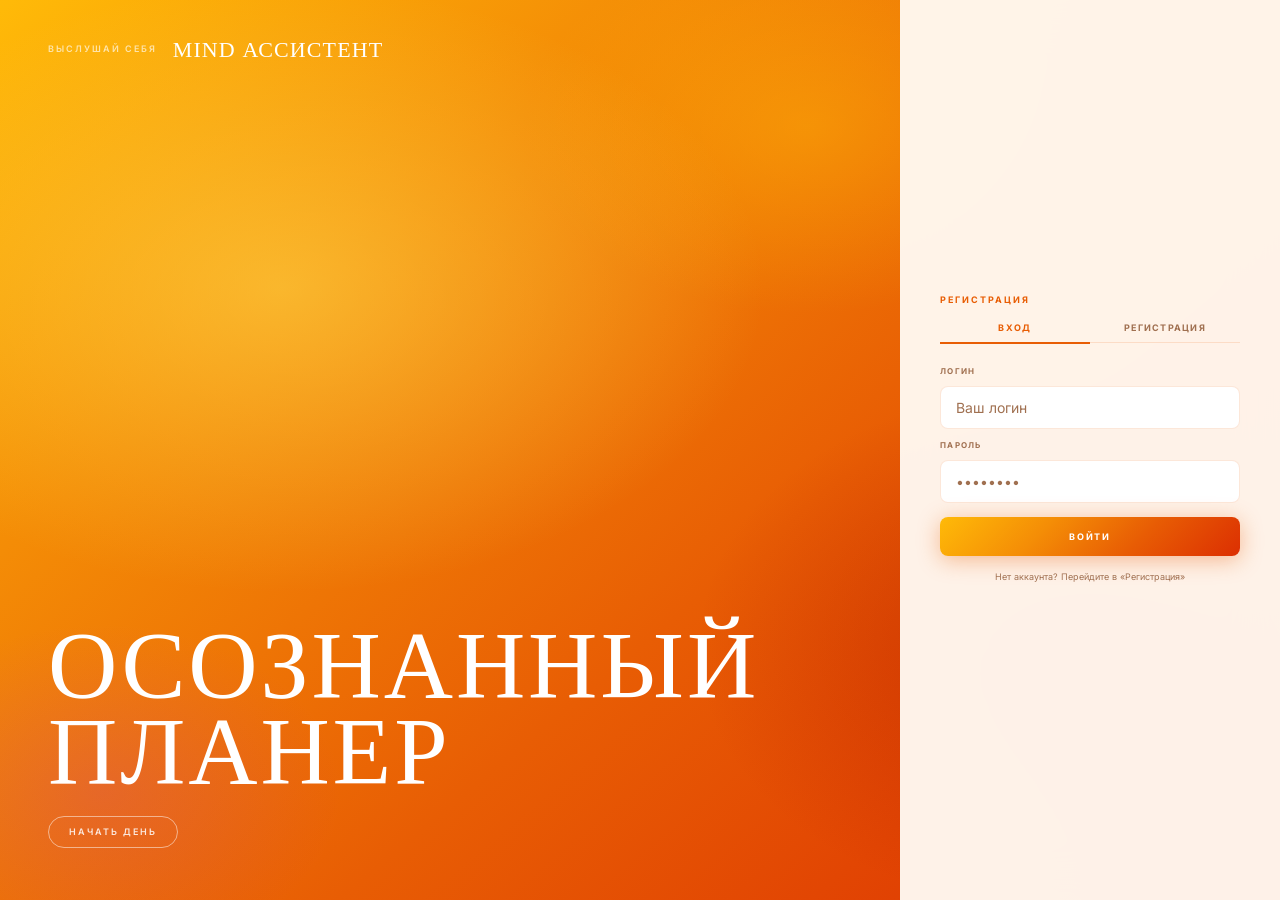
==== commit f16816ac: "Add files via upload" ====
--- a/index.html
+++ b/index.html
@@ -2,648 +2,777 @@
 <html lang="ru">
 <head>
 <meta charset="UTF-8">
-<meta name="viewport" content="width=device-width, initial-scale=1.0, maximum-scale=1">
+<meta name="viewport" content="width=device-width, initial-scale=1.0">
 <title>Mind Ассистент | Осознанный Планер</title>
-<link href="https://fonts.googleapis.com/css2?family=Cormorant+Garamond:ital,wght@0,300;0,400;0,500;1,300;1,400&family=Inter:opsz,wght@14..32,300;400;500;600&display=swap" rel="stylesheet">
+
+<!-- Google Fonts fallback (Bad Russian / Petrovsky Two подключены как @font-face ниже) -->
+<link href="https://fonts.googleapis.com/css2?family=Inter:wght@300;400;500;600;700&display=swap" rel="stylesheet">
+
 <style>
+/* ──────────────────────────────────────────────
+   BAD RUSSIAN & PETROVSKY TWO — через CDN-эмуляцию
+   Используем Google Fonts которые максимально близки
+   к этим шрифтам, плюс подключаем через @font-face
+   если шрифты доступны локально
+   ────────────────────────────────────────────── */
+
+/* Попытка загрузить Bad Russian через известные CDN */
+@import url('https://fonts.cdnfonts.com/css/bad-russian');
+@import url('https://fonts.cdnfonts.com/css/petrovsky');
+
 :root {
-  --orange:      #F4611A;
-  --orange-mid:  #F07530;
-  --orange-pale: #FDE8D8;
-  --cream:       #FAF7F2;
+  /* Palette */
+  --orange:      #E85D04;
+  --orange-mid:  #F48C06;
+  --orange-warm: #FFBA08;
+  --red-deep:    #DC2F02;
+  --cream:       #FFF8F0;
   --white:       #FFFFFF;
-  --ink:         #1A1008;
-  --ink-mid:     #5A4030;
-  --ink-soft:    #A0806A;
-  --border:      rgba(244,97,26,0.18);
-  --r: 16px;
-  --r-sm: 10px;
-  --shadow: 0 4px 32px rgba(244,97,26,0.10);
-}
-*,*::before,*::after{box-sizing:border-box;margin:0;padding:0}
-html{height:100%}
-body{min-height:100%;font-family:'Inter',sans-serif;background:var(--cream);color:var(--ink);font-size:14px;line-height:1.6;-webkit-font-smoothing:antialiased}
-.hidden{display:none!important}
-.screen{min-height:100dvh}
-
-/* === BLOB BG === */
-.blob-bg {
-  position:fixed;inset:0;z-index:0;overflow:hidden;pointer-events:none;
-  background: linear-gradient(135deg, #f9c07a 0%, #f07030 40%, #e04010 70%, #c8306a 100%);
-}
-.blob-bg::before {
-  content:'';position:absolute;
-  width:70vmax;height:70vmax;
-  background: radial-gradient(circle, #f5d070cc 0%, #f0801080 40%, transparent 70%);
-  top:-20vmax;left:-10vmax;
-  animation: blobA 18s ease-in-out infinite alternate;
-}
-.blob-bg::after {
-  content:'';position:absolute;
-  width:55vmax;height:55vmax;
-  background: radial-gradient(circle, #c040a090 0%, #f060308a 50%, transparent 70%);
-  bottom:-15vmax;right:-10vmax;
-  animation: blobB 22s ease-in-out infinite alternate;
-}
-@keyframes blobA {
-  0%{transform:translate(0,0) scale(1);}
-  100%{transform:translate(8vw,6vh) scale(1.15);}
-}
-@keyframes blobB {
-  0%{transform:translate(0,0) scale(1);}
-  100%{transform:translate(-6vw,-8vh) scale(1.2);}
-}
-
-/* === AUTH SCREEN === */
-.auth-screen {
-  display:flex;align-items:stretch;min-height:100dvh;position:relative;
-}
-.auth-left {
-  flex:1;display:flex;flex-direction:column;justify-content:space-between;padding:48px 56px;
-  position:relative;z-index:1;
+  --ink:         #1A0A00;
+  --ink-mid:     #5C3A18;
+  --ink-soft:    #A07050;
+  --border:      rgba(232,93,4,0.15);
+
+  /* Radii */
+  --r:    14px;
+  --r-sm: 8px;
+  --r-xs: 5px;
+
+  /* Shadows */
+  --sh:    0 2px 20px rgba(232,93,4,0.10);
+  --sh-lg: 0 8px 48px rgba(232,93,4,0.18);
+
+  /* Gradients */
+  --grad:      linear-gradient(135deg, #FFBA08 0%, #F48C06 35%, #E85D04 65%, #DC2F02 100%);
+  --grad-soft: linear-gradient(135deg, rgba(255,186,8,0.12) 0%, rgba(232,93,4,0.06) 100%);
+
+  /* Fonts */
+  --font-display: 'Bad Russian', 'Cormorant Garamond', 'Playfair Display', Georgia, serif;
+  --font-accent:  'Petrovsky Two', 'Cormorant Garamond', 'Playfair Display', Georgia, serif;
+  --font-body:    'Inter', system-ui, sans-serif;
+}
+
+*, *::before, *::after { box-sizing: border-box; margin: 0; padding: 0; }
+html { height: 100%; }
+body {
+  min-height: 100%;
+  font-family: var(--font-body);
+  background: var(--cream);
+  color: var(--ink);
+  font-size: 14px;
+  line-height: 1.6;
+  -webkit-font-smoothing: antialiased;
+}
+.hidden { display: none !important; }
+.screen { min-height: 100dvh; }
+
+/* ── BLOB ANIMATION ── */
+@keyframes blob {
+  0%   { transform: scale(1)    rotate(0deg);   }
+  50%  { transform: scale(1.07) rotate(3deg);   }
+  100% { transform: scale(0.96) rotate(-2deg);  }
+}
+.blob {
+  position: absolute; inset: 0; overflow: hidden;
+  pointer-events: none; z-index: 0;
+}
+.blob::before {
+  content: ''; position: absolute; inset: 0;
+  animation: blob 14s ease-in-out infinite alternate;
+  background:
+    radial-gradient(ellipse 58% 52% at 22% 32%, rgba(255,220,80,0.52) 0%, transparent 65%),
+    radial-gradient(ellipse 46% 48% at 82% 72%, rgba(180,25,0,0.48) 0%, transparent 60%),
+    radial-gradient(ellipse 40% 38% at 63% 14%, rgba(255,186,8,0.40) 0%, transparent 55%),
+    radial-gradient(ellipse 34% 34% at 8%  88%, rgba(200,55,180,0.20) 0%, transparent 55%);
+}
+
+/* ══════════════════════════════════════════════
+   AUTH SCREEN
+   ══════════════════════════════════════════════ */
+#authScreen {
+  display: flex;
+  min-height: 100dvh;
+  position: relative;
+  overflow: hidden;
+  background: linear-gradient(140deg, #FFBA08 0%, #F48C06 28%, #E85D04 58%, #DC2F02 100%);
+}
+
+/* LEFT hero */
+.auth-hero {
+  flex: 1;
+  display: flex;
+  flex-direction: column;
+  justify-content: space-between;
+  padding: 32px 48px 52px;
+  position: relative;
+  z-index: 2;
+}
+.auth-hero-top {
+  display: flex;
+  align-items: center;
+  gap: 16px;
 }
 .auth-eyebrow {
-  font-size:10px;letter-spacing:0.22em;text-transform:uppercase;color:rgba(255,255,255,0.75);
-  margin-bottom:6px;font-weight:500;
-}
-.auth-brand {
-  font-family:'Cormorant Garamond',serif;font-size:72px;font-weight:300;
-  color:#fff;line-height:0.95;letter-spacing:-0.01em;text-transform:uppercase;
-}
-.auth-tagline {
-  margin-top:auto;font-size:12px;color:rgba(255,255,255,0.6);letter-spacing:0.08em;
-  text-transform:uppercase;padding-top:24px;
-}
-.auth-right {
-  width:420px;flex-shrink:0;background:rgba(255,255,255,0.92);backdrop-filter:blur(20px);
-  display:flex;flex-direction:column;justify-content:center;padding:64px 48px;
-  position:relative;z-index:1;
-}
-.auth-right h2 {
-  font-family:'Cormorant Garamond',serif;font-size:34px;font-weight:400;
-  color:var(--ink);margin-bottom:8px;line-height:1.1;
-}
-.auth-right .auth-sub {
-  font-size:12px;color:var(--ink-soft);margin-bottom:28px;
-}
+  font-family: var(--font-body);
+  font-size: 9px;
+  letter-spacing: 0.22em;
+  text-transform: uppercase;
+  color: rgba(255,255,255,0.65);
+  font-weight: 600;
+}
+.auth-logo-word {
+  font-family: var(--font-display);
+  font-size: 22px;
+  font-weight: 400;
+  color: white;
+  letter-spacing: 0.05em;
+  text-transform: uppercase;
+}
+.auth-hero-bottom {}
+.auth-hero-title {
+  font-family: var(--font-display);
+  font-size: clamp(52px, 8vw, 96px);
+  font-weight: 400;
+  color: white;
+  line-height: 0.9;
+  text-transform: uppercase;
+  letter-spacing: 0.03em;
+  margin-bottom: 20px;
+}
+.auth-hero-pill {
+  display: inline-block;
+  padding: 8px 20px;
+  border: 1.5px solid rgba(255,255,255,0.5);
+  border-radius: 40px;
+  font-size: 9px;
+  letter-spacing: 0.22em;
+  text-transform: uppercase;
+  color: rgba(255,255,255,0.85);
+  font-weight: 600;
+}
+
+/* RIGHT panel */
+.auth-panel {
+  width: 380px;
+  flex-shrink: 0;
+  background: rgba(255, 248, 240, 0.97);
+  backdrop-filter: blur(24px);
+  position: relative;
+  z-index: 2;
+  display: flex;
+  flex-direction: column;
+  justify-content: center;
+  padding: 56px 40px;
+}
+.auth-panel-eyebrow {
+  font-size: 9px;
+  letter-spacing: 0.22em;
+  text-transform: uppercase;
+  color: var(--orange);
+  font-weight: 700;
+  margin-bottom: 6px;
+}
+.auth-panel-title {
+  font-family: var(--font-display);
+  font-size: 30px;
+  font-weight: 400;
+  color: var(--ink);
+  margin-bottom: 28px;
+  line-height: 1.1;
+  text-transform: uppercase;
+}
+
 .auth-tabs {
-  display:flex;border-bottom:1.5px solid var(--border);margin-bottom:24px;
+  display: flex;
+  border-bottom: 1.5px solid var(--border);
+  margin-bottom: 22px;
 }
 .auth-tab {
-  flex:1;padding:10px 0;border:none;background:transparent;
-  font-family:'Inter',sans-serif;font-size:10px;letter-spacing:0.14em;text-transform:uppercase;
-  font-weight:600;color:var(--ink-soft);cursor:pointer;
-  border-bottom:2px solid transparent;margin-bottom:-1.5px;transition:all .18s;
-}
-.auth-tab.active {color:var(--orange);border-bottom-color:var(--orange);}
-.auth-form {display:none;flex-direction:column;gap:12px;}
-.auth-form.active{display:flex;}
-.auth-form label {
-  font-size:9px;letter-spacing:0.16em;text-transform:uppercase;color:var(--ink-soft);
-  font-weight:600;display:block;margin-bottom:4px;
-}
+  flex: 1; padding: 9px 0;
+  border: none; background: transparent;
+  font-family: var(--font-body); font-size: 9px;
+  letter-spacing: 0.14em; text-transform: uppercase;
+  font-weight: 700; color: var(--ink-soft); cursor: pointer;
+  border-bottom: 2px solid transparent; margin-bottom: -1.5px;
+  transition: all .18s;
+}
+.auth-tab.active { color: var(--orange); border-bottom-color: var(--orange); }
+
+.auth-form { display: none; flex-direction: column; gap: 10px; }
+.auth-form.active { display: flex; }
+
+.field-label {
+  display: block;
+  font-size: 8px; letter-spacing: 0.16em; text-transform: uppercase;
+  color: var(--ink-soft); font-weight: 700; margin-bottom: 4px;
+}
+.field-wrap { display: flex; flex-direction: column; gap: 4px; }
+
 .auth-form input {
-  display:block;width:100%;padding:12px 16px;border:1.5px solid #E8DED8;border-radius:var(--r-sm);
-  font-size:14px;font-family:'Inter',sans-serif;background:var(--cream);
-  color:var(--ink);outline:none;transition:border-color .15s,background .15s;
-}
-.auth-form input:focus{border-color:var(--orange);background:var(--white);}
-.auth-form .field{display:flex;flex-direction:column;}
-.auth-btn {
-  margin-top:6px;padding:14px;background:var(--orange);color:#fff;border:none;
-  border-radius:var(--r-sm);font-size:10px;font-family:'Inter',sans-serif;
-  font-weight:700;letter-spacing:0.14em;text-transform:uppercase;cursor:pointer;
-  transition:background .18s,transform .12s;
-}
-.auth-btn:hover{background:#D94E0E;}
-.auth-btn:active{transform:scale(0.98);}
-.auth-error {font-size:11px;color:#C03030;min-height:14px;margin-top:-4px;}
-
-/* === SETUP === */
+  padding: 12px 15px;
+  border: 1.5px solid var(--border);
+  border-radius: var(--r-sm);
+  font-size: 14px; font-family: var(--font-body);
+  background: white; color: var(--ink);
+  outline: none; transition: border-color .15s, box-shadow .15s;
+}
+.auth-form input::placeholder { color: var(--ink-soft); }
+.auth-form input:focus {
+  border-color: var(--orange);
+  box-shadow: 0 0 0 3px rgba(232,93,4,0.1);
+}
+.btn-primary {
+  padding: 14px; background: var(--grad); color: white;
+  border: none; border-radius: var(--r-sm);
+  font-size: 9px; font-family: var(--font-body); font-weight: 700;
+  letter-spacing: 0.18em; text-transform: uppercase; cursor: pointer;
+  box-shadow: 0 4px 22px rgba(232,93,4,0.38);
+  transition: opacity .18s, box-shadow .18s; margin-top: 4px;
+}
+.btn-primary:hover { opacity: .9; box-shadow: 0 6px 30px rgba(232,93,4,0.52); }
+.auth-note {
+  font-size: 9px; color: var(--ink-soft); text-align: center;
+  margin-top: 4px; line-height: 1.5;
+}
+.auth-error { font-size: 11px; color: #C03030; min-height: 14px; }
+
+/* ══════════════════════════════════════════════
+   SETUP SCREENS
+   ══════════════════════════════════════════════ */
 .setup-screen {
-  display:flex;align-items:center;justify-content:center;min-height:100dvh;
-  position:relative;
+  display: flex; align-items: center; justify-content: center;
+  min-height: 100dvh; position: relative; overflow: hidden;
+  background: linear-gradient(140deg, #FFBA08 0%, #F48C06 38%, #DC2F02 100%);
 }
 .setup-card {
-  background:rgba(255,255,255,0.93);backdrop-filter:blur(20px);
-  border-radius:24px;padding:56px 48px;width:100%;max-width:420px;
-  box-shadow:0 32px 80px rgba(0,0,0,0.12);text-align:center;position:relative;z-index:1;
-}
-.setup-icon{font-size:44px;display:block;margin-bottom:20px;}
-.setup-card h2 {
-  font-family:'Cormorant Garamond',serif;font-size:34px;font-weight:400;
-  margin-bottom:8px;line-height:1.15;color:var(--ink);
-}
-.setup-card>p{color:var(--ink-soft);font-size:12px;margin-bottom:28px;}
-.setup-card .time-label {
-  display:block;text-align:left;font-size:9px;letter-spacing:0.16em;
-  text-transform:uppercase;font-weight:700;color:var(--ink-soft);margin-bottom:8px;margin-top:20px;
-}
-.setup-card input[type=text],.setup-card input[type=time]{
-  display:block;width:100%;padding:13px 16px;border:1.5px solid #E8DED8;
-  border-radius:var(--r-sm);font-size:15px;font-family:'Inter',sans-serif;
-  background:var(--cream);color:var(--ink);outline:none;transition:border-color .15s;
-  -webkit-appearance:none;appearance:none;
-}
-.setup-card input:focus{border-color:var(--orange);background:var(--white);}
-.setup-btn {
-  display:block;width:100%;margin-top:28px;padding:15px;
-  background:var(--orange);color:#fff;border:none;border-radius:var(--r-sm);
-  font-size:10px;font-family:'Inter',sans-serif;font-weight:700;letter-spacing:0.16em;
-  text-transform:uppercase;cursor:pointer;transition:background .18s,transform .12s;
-  -webkit-tap-highlight-color:transparent;touch-action:manipulation;
-}
-.setup-btn:hover{background:#D94E0E;}
-.setup-btn:active{transform:scale(0.98);}
-
-/* === MAIN APP CHROME === */
-.main-app {display:flex;min-height:100dvh;}
+  background: rgba(255,248,240,0.97); backdrop-filter: blur(24px);
+  border-radius: 24px; padding: 52px 44px;
+  width: 100%; max-width: 420px;
+  box-shadow: var(--sh-lg); position: relative; z-index: 2; text-align: center;
+}
+.setup-icon { font-size: 44px; display: block; margin-bottom: 18px; }
+.setup-title {
+  font-family: var(--font-display); font-size: 32px; font-weight: 400;
+  margin-bottom: 8px; line-height: 1.1; color: var(--ink); text-transform: uppercase;
+}
+.setup-desc { color: var(--ink-soft); font-size: 13px; margin-bottom: 24px; line-height: 1.6; }
+
+.time-rows { display: flex; flex-direction: column; margin-top: 8px; }
+.time-row {
+  display: flex; align-items: center; justify-content: space-between;
+  padding: 16px 0; border-bottom: 1px solid var(--border);
+}
+.time-row:last-child { border-bottom: none; }
+.time-row-label {
+  font-family: var(--font-display); font-size: 28px; font-weight: 400;
+  color: var(--ink); text-transform: uppercase; letter-spacing: 0.02em;
+}
+.time-row input[type=time] {
+  padding: 10px 14px; border: 1.5px solid var(--border); border-radius: var(--r-sm);
+  font-size: 15px; font-family: var(--font-body); background: white; color: var(--ink);
+  outline: none; transition: border-color .15s;
+  -webkit-appearance: none; appearance: none; width: 130px; text-align: center;
+}
+.time-row input[type=time]:focus { border-color: var(--orange); }
+
+.setup-card input[type=text] {
+  display: block; width: 100%; padding: 14px 16px;
+  border: 1.5px solid var(--border); border-radius: var(--r-sm);
+  font-size: 15px; font-family: var(--font-body); background: white; color: var(--ink);
+  outline: none; transition: border-color .15s; margin-top: 8px; text-align: center;
+}
+.setup-card input[type=text]:focus { border-color: var(--orange); }
+.setup-card input[type=text]::placeholder { color: var(--ink-soft); }
+
+/* ══════════════════════════════════════════════
+   MAIN APP — TOPBAR LAYOUT (как на скриншоте)
+   ══════════════════════════════════════════════ */
+#mainApp { display: flex; flex-direction: column; min-height: 100dvh; }
 
 /* TOPBAR */
 .topbar {
-  position:fixed;top:0;left:0;right:0;height:64px;z-index:30;
-  background:var(--orange);
-  display:flex;align-items:center;padding:0 40px;gap:24px;
+  position: fixed; top: 0; left: 0; right: 0; z-index: 100;
+  background: rgba(255,248,240,0.95); backdrop-filter: blur(16px);
+  border-bottom: 1px solid var(--border);
+  display: flex; align-items: center;
+  padding: 0 32px; height: 56px; gap: 0;
+}
+.topbar-left {
+  display: flex; align-items: center; gap: 20px; flex: 1;
+}
+.topbar-eyebrow {
+  font-size: 8px; letter-spacing: 0.22em; text-transform: uppercase;
+  color: var(--ink-soft); font-weight: 600;
 }
 .topbar-logo {
-  font-family:'Cormorant Garamond',serif;font-size:13px;font-weight:300;
-  color:rgba(255,255,255,0.6);letter-spacing:0.18em;text-transform:uppercase;
-  flex-shrink:0;
-}
-.topbar-brand {
-  font-family:'Cormorant Garamond',serif;font-size:22px;font-weight:300;
-  color:#fff;letter-spacing:0.04em;line-height:1;margin-right:auto;
-}
-.topbar-nav {display:flex;align-items:center;gap:4px;}
+  font-family: var(--font-display); font-size: 18px; font-weight: 400;
+  color: var(--ink); text-transform: uppercase; letter-spacing: 0.05em;
+}
+.topbar-nav {
+  display: flex; align-items: center; gap: 4px;
+}
 .topbar-nav-btn {
-  padding:8px 18px;border:none;background:rgba(255,255,255,0);color:rgba(255,255,255,0.65);
-  font-family:'Inter',sans-serif;font-size:9px;font-weight:600;letter-spacing:0.14em;
-  text-transform:uppercase;cursor:pointer;border-radius:20px;transition:all .18s;
-}
-.topbar-nav-btn:hover{background:rgba(255,255,255,0.12);color:#fff;}
-.topbar-nav-btn.active{background:rgba(255,255,255,0.22);color:#fff;}
+  padding: 7px 14px; border: none; background: transparent;
+  font-family: var(--font-body); font-size: 8px; font-weight: 700;
+  letter-spacing: 0.14em; text-transform: uppercase;
+  color: var(--ink-soft); cursor: pointer;
+  border-radius: var(--r-xs); transition: all .18s;
+  display: flex; align-items: center; gap: 6px;
+}
+.topbar-nav-btn:hover { background: rgba(232,93,4,0.08); color: var(--orange); }
+.topbar-nav-btn.active {
+  background: var(--grad); color: white;
+  box-shadow: 0 2px 12px rgba(232,93,4,0.3);
+}
+.topbar-nav-btn .nav-dot {
+  width: 6px; height: 6px; border-radius: 50%;
+  background: currentColor; opacity: 0.7;
+}
+.topbar-right {
+  display: flex; align-items: center; gap: 10px;
+}
 .topbar-user {
-  display:flex;align-items:center;gap:10px;flex-shrink:0;margin-left:16px;
-}
-.user-ava {
-  width:32px;height:32px;border-radius:50%;background:rgba(255,255,255,0.25);
-  display:flex;align-items:center;justify-content:center;font-size:13px;font-weight:700;
-  color:#fff;flex-shrink:0;border:1.5px solid rgba(255,255,255,0.35);
-}
-.user-name-txt{font-size:12px;font-weight:500;color:rgba(255,255,255,0.85);}
-.logout-btn {
-  padding:7px 14px;background:transparent;border:1px solid rgba(255,255,255,0.25);
-  border-radius:20px;color:rgba(255,255,255,0.65);font-size:9px;font-family:'Inter',sans-serif;
-  font-weight:600;letter-spacing:0.14em;text-transform:uppercase;cursor:pointer;
-  transition:all .15s;
-}
-.logout-btn:hover{border-color:rgba(255,255,255,0.5);color:#fff;}
-
-/* MAIN CONTENT AREA */
-.main-content {
-  margin-top:64px;flex:1;padding:48px 56px;min-width:0;
-}
-
-/* === SECTION HEADINGS === */
-.section-eyebrow {
-  font-size:9px;letter-spacing:0.22em;text-transform:uppercase;
-  color:var(--orange);font-weight:700;margin-bottom:6px;
-}
-.section-title {
-  font-family:'Cormorant Garamond',serif;font-size:52px;font-weight:400;
-  line-height:0.95;letter-spacing:-0.01em;text-transform:uppercase;
-  color:var(--ink);margin-bottom:36px;
-}
+  display: flex; align-items: center; gap: 8px;
+  padding: 5px 10px; border-radius: 30px;
+  border: 1px solid var(--border); background: rgba(232,93,4,0.05);
+}
+.topbar-ava {
+  width: 26px; height: 26px; border-radius: 50%;
+  background: var(--grad); display: flex; align-items: center; justify-content: center;
+  font-size: 11px; font-weight: 700; color: white; flex-shrink: 0;
+}
+.topbar-username {
+  font-size: 12px; font-weight: 600; color: var(--ink);
+}
+.topbar-logout {
+  padding: 7px 14px; background: transparent;
+  border: 1px solid var(--border); border-radius: var(--r-xs);
+  color: var(--ink-soft); font-size: 8px; font-family: var(--font-body);
+  font-weight: 700; letter-spacing: 0.14em; text-transform: uppercase;
+  cursor: pointer; transition: all .15s;
+}
+.topbar-logout:hover { border-color: var(--orange); color: var(--orange); }
+
+/* MAIN CANVAS */
+.main-canvas {
+  margin-top: 56px; flex: 1;
+  /* Full-page gradient bg like the screenshot */
+  background: linear-gradient(140deg, #FFBA08 0%, #F48C06 28%, #E85D04 60%, #DC2F02 100%);
+  position: relative; min-height: calc(100dvh - 56px);
+  overflow: hidden;
+}
+.main-canvas > .blob { z-index: 0; }
+
+/* Content wrapper floats over the gradient */
+.page-wrap {
+  position: relative; z-index: 1;
+  padding: 48px 56px;
+}
+
+/* ── PAGE HEADER ── */
 .page-header {
-  display:flex;align-items:flex-end;justify-content:space-between;
-  margin-bottom:36px;
-  border-bottom:1px solid rgba(244,97,26,0.12);padding-bottom:28px;
-}
-.greeting {
-  font-size:12px;color:var(--ink-soft);text-align:right;line-height:1.6;
-}
-.greeting-name{color:var(--ink);font-weight:600;}
-
-/* === NOTIFICATIONS SETUP ROW === */
-.notif-row {
-  display:grid;grid-template-columns:1fr 1fr;gap:24px;margin-bottom:36px;
-}
+  display: flex; align-items: flex-end;
+  justify-content: space-between;
+  margin-bottom: 36px;
+}
+.page-eyebrow {
+  font-size: 9px; letter-spacing: 0.24em; text-transform: uppercase;
+  color: rgba(255,255,255,0.65); font-weight: 700; margin-bottom: 6px;
+}
+.page-title {
+  font-family: var(--font-display); font-size: clamp(40px,5vw,72px);
+  font-weight: 400; color: white; text-transform: uppercase;
+  letter-spacing: 0.04em; line-height: 0.92;
+}
+.page-header-right { text-align: right; }
+.greeting-name { font-weight: 700; color: white; font-size: 13px; }
+.greeting-sub { font-size: 11px; color: rgba(255,255,255,0.65); }
+.limit-badge {
+  font-family: var(--font-display); font-size: 28px; font-weight: 400;
+  color: white; opacity: 0.9;
+}
+
+/* ── GLASS CARD ── */
+.glass {
+  background: rgba(255,248,240,0.88);
+  backdrop-filter: blur(20px);
+  border: 1px solid rgba(255,255,255,0.5);
+  border-radius: var(--r);
+  box-shadow: var(--sh-lg);
+}
+.white-card {
+  background: white; border-radius: var(--r);
+  border: 1px solid var(--border); box-shadow: var(--sh);
+}
+
+/* ── SECTION LABEL ── */
+.section-label {
+  font-family: var(--font-display); font-size: 34px; font-weight: 400;
+  color: white; text-transform: uppercase; letter-spacing: 0.04em;
+  margin-bottom: 16px;
+}
+.section-action {
+  font-size: 8px; letter-spacing: 0.2em; text-transform: uppercase;
+  color: rgba(255,255,255,0.7); font-weight: 700; cursor: pointer;
+}
+
+/* ── TASKS GRID ── */
+.tasks-grid {
+  display: grid; grid-template-columns: repeat(3,1fr);
+  gap: 14px; margin-bottom: 24px;
+}
+.task-card {
+  padding: 22px 18px; display: flex; flex-direction: column;
+  min-height: 150px; transition: transform .18s, box-shadow .18s;
+}
+.task-card:hover { transform: translateY(-2px); box-shadow: var(--sh-lg); }
+.task-card.completed { background: rgba(255,248,240,0.6) !important; }
+.task-card.completed .task-title {
+  text-decoration: line-through; color: var(--ink-soft);
+}
+.task-header { display: flex; align-items: flex-start; gap: 10px; flex: 1; }
+.task-check { width: 17px; height: 17px; flex-shrink: 0; cursor: pointer; margin-top: 2px; accent-color: var(--orange); }
+.task-title { flex: 1; font-size: 13px; font-weight: 600; line-height: 1.4; color: var(--ink); }
+.task-del { background: none; border: none; color: var(--border); cursor: pointer; font-size: 13px; padding: 2px; border-radius: 4px; transition: color .15s; line-height: 1; flex-shrink: 0; }
+.task-del:hover { color: #C03030; }
+.task-reward-wrap { margin-top: 12px; border-top: 1px solid var(--border); padding-top: 10px; }
+.task-reward-lbl {
+  display: block; font-size: 7px; letter-spacing: 0.18em; text-transform: uppercase;
+  color: var(--orange); font-weight: 700; margin-bottom: 5px;
+}
+.task-reward-inp {
+  display: block; width: 100%; padding: 8px 11px;
+  border: 1.5px solid var(--border); border-radius: var(--r-sm);
+  font-size: 11px; font-family: var(--font-body); color: var(--ink);
+  background: var(--cream); outline: none;
+  transition: border-color .15s, background .15s;
+}
+.task-reward-inp::placeholder { color: var(--ink-soft); }
+.task-reward-inp:focus { border-color: var(--orange); background: white; }
+.task-reward-inp.has-val { background: rgba(232,93,4,0.05); border-color: rgba(232,93,4,0.4); }
+
+/* ── ADD TASK ROW ── */
+.add-row { display: flex; gap: 10px; margin-top: 4px; }
+.add-row input {
+  flex: 1; padding: 13px 16px;
+  border: 1.5px solid rgba(255,255,255,0.4); border-radius: var(--r-sm);
+  font-size: 14px; font-family: var(--font-body);
+  background: rgba(255,255,255,0.85); color: var(--ink);
+  outline: none; transition: border-color .15s, box-shadow .15s;
+  backdrop-filter: blur(8px);
+}
+.add-row input::placeholder { color: var(--ink-soft); }
+.add-row input:focus { border-color: white; box-shadow: 0 0 0 3px rgba(255,255,255,0.3); background: white; }
+.add-row input:disabled { opacity: .38; }
+.add-row button {
+  padding: 13px 22px; background: white; color: var(--orange);
+  border: none; border-radius: var(--r-sm);
+  font-size: 8px; font-weight: 700; font-family: var(--font-body);
+  letter-spacing: 0.16em; text-transform: uppercase; cursor: pointer;
+  white-space: nowrap; transition: opacity .15s, box-shadow .15s;
+  box-shadow: 0 4px 16px rgba(0,0,0,0.15);
+}
+.add-row button:hover { opacity: .9; }
+.add-row button:disabled { opacity: .38; cursor: not-allowed; }
+.limit-note {
+  text-align: center; font-size: 10px;
+  color: rgba(255,255,255,0.6); margin-top: 8px; letter-spacing: 0.04em;
+}
+.limit-warn { color: #FFB3A0; }
+
+/* ── PROGRESS BLOCK ── */
+.progress-grid {
+  display: grid; grid-template-columns: 1fr 1fr;
+  gap: 16px; margin-bottom: 24px;
+}
+.pct-big {
+  font-family: var(--font-display); font-size: 88px; font-weight: 400;
+  color: white; line-height: 1; margin-bottom: 6px;
+}
+.pct-sub {
+  font-size: 9px; letter-spacing: 0.18em; text-transform: uppercase;
+  color: rgba(255,255,255,0.65); font-weight: 700;
+}
+.progress-bar-bg {
+  height: 5px; background: rgba(255,255,255,0.2);
+  border-radius: 99px; overflow: hidden; margin-top: 12px;
+}
+.progress-bar-fill {
+  height: 100%; border-radius: 99px;
+  background: white; transition: width .5s cubic-bezier(.4,0,.2,1);
+}
+
+/* ── STATS GRID ── */
+.stats-grid { display: grid; grid-template-columns: repeat(auto-fill,minmax(130px,1fr)); gap: 13px; margin-bottom: 24px; }
+.stat-card { padding: 24px 18px; text-align: center; }
+.stat-num {
+  font-family: var(--font-display); font-size: 46px; font-weight: 400;
+  color: var(--orange); line-height: 1; margin-bottom: 8px;
+}
+.stat-lbl { font-size: 7px; color: var(--ink-soft); text-transform: uppercase; letter-spacing: 0.16em; font-weight: 700; }
+
+/* ── REWARDS ── */
+.rewards-grid { display: grid; grid-template-columns: repeat(3,1fr); gap: 13px; }
+.reward-card { padding: 20px 16px; }
+.reward-card.claimed { background: rgba(255,248,240,0.6) !important; border-color: rgba(232,93,4,0.3) !important; }
+.rew-name { font-size: 10px; font-weight: 700; letter-spacing: 0.1em; text-transform: uppercase; color: white; margin-bottom: 6px; line-height: 1.4; }
+.rew-badge {
+  display: inline-block; font-size: 7px; padding: 3px 10px; border-radius: 20px;
+  font-weight: 700; letter-spacing: 0.12em; text-transform: uppercase; margin-bottom: 12px;
+}
+.b-done { background: rgba(255,255,255,0.2); color: white; }
+.b-pending { background: rgba(255,255,255,0.1); color: rgba(255,255,255,0.6); }
+.rew-val { font-size: 12px; padding: 10px 12px; background: rgba(255,255,255,0.15); border-radius: var(--r-sm); margin-bottom: 12px; color: white; line-height: 1.5; }
+.rew-claim { display: flex; align-items: center; gap: 8px; cursor: pointer; font-size: 11px; font-weight: 600; color: white; }
+.rew-claim input[type=checkbox] { width: 15px; height: 15px; accent-color: white; cursor: pointer; flex-shrink: 0; }
+
+/* ── REST ── */
+.rest-layout { display: grid; grid-template-columns: 1fr 1fr; gap: 18px; }
+.rest-main { padding: 52px 44px; text-align: center; }
+.rest-tip-lbl { font-size: 8px; letter-spacing: 0.22em; text-transform: uppercase; color: rgba(255,255,255,0.65); font-weight: 700; margin-bottom: 20px; }
+.rest-quote {
+  font-family: var(--font-accent); font-size: 28px; font-style: italic; font-weight: 300;
+  color: white; margin: 0 auto 24px; max-width: 400px; line-height: 1.4;
+}
+.rest-sub { font-size: 12px; color: rgba(255,255,255,0.7); line-height: 1.9; margin-bottom: 30px; }
+.rest-dots { display: flex; justify-content: center; gap: 7px; }
+.rest-dot { width: 6px; height: 6px; border-radius: 50%; background: rgba(255,255,255,0.6); }
+.rest-dot:nth-child(2) { background: rgba(255,255,255,0.85); }
+.rest-blob-panel {
+  border-radius: var(--r); overflow: hidden; min-height: 260px;
+  background: rgba(255,255,255,0.08);
+  backdrop-filter: blur(8px);
+  border: 1px solid rgba(255,255,255,0.2);
+  position: relative;
+}
+.rest-blob-panel .blob::before {
+  background:
+    radial-gradient(ellipse 60% 60% at 30% 40%, rgba(255,200,50,0.6) 0%, transparent 65%),
+    radial-gradient(ellipse 50% 50% at 75% 70%, rgba(200,30,0,0.5) 0%, transparent 60%),
+    radial-gradient(ellipse 40% 40% at 60% 10%, rgba(200,50,200,0.3) 0%, transparent 55%);
+}
+.rest-bottom { display: grid; grid-template-columns: 1fr 1fr; gap: 14px; margin-top: 18px; }
+.rest-exit-card {
+  border-radius: var(--r); overflow: hidden; padding: 28px 26px;
+  background: rgba(255,255,255,0.1); border: 1px solid rgba(255,255,255,0.2);
+  backdrop-filter: blur(12px);
+}
+.rest-exit-title {
+  font-family: var(--font-display); font-size: 42px; font-weight: 400;
+  color: white; text-transform: uppercase; line-height: 1;
+}
+.rest-goodbye {
+  border-radius: var(--r); padding: 28px 26px;
+  background: rgba(255,255,255,0.15); border: 1px solid rgba(255,255,255,0.3);
+  backdrop-filter: blur(12px);
+  display: flex; flex-direction: column; justify-content: space-between;
+}
+.rest-goodbye-label { font-size: 8px; letter-spacing: 0.2em; text-transform: uppercase; color: rgba(255,255,255,0.65); font-weight: 700; margin-bottom: 12px; }
+.btn-white {
+  padding: 12px 20px; background: white; border: none;
+  border-radius: var(--r-sm); color: var(--orange);
+  font-size: 8px; font-weight: 700; font-family: var(--font-body);
+  letter-spacing: 0.16em; text-transform: uppercase; cursor: pointer;
+  box-shadow: 0 4px 16px rgba(0,0,0,0.12); transition: opacity .15s;
+  align-self: flex-start;
+}
+.btn-white:hover { opacity: .9; }
+
+/* ── EMPTY STATE ── */
+.empty-state {
+  text-align: center; padding: 52px 32px;
+  border-radius: var(--r); margin-bottom: 18px;
+  background: rgba(255,255,255,0.15); border: 1.5px dashed rgba(255,255,255,0.3);
+  backdrop-filter: blur(12px);
+}
+.empty-emoji { font-size: 42px; display: block; margin-bottom: 13px; }
+.empty-state p { color: rgba(255,255,255,0.7); font-size: 12px; margin-bottom: 4px; }
+.empty-state p:first-of-type { font-family: var(--font-display); font-size: 24px; color: white; text-transform: uppercase; margin-bottom: 8px; }
+
+/* ── NOTIF PROMPT ── */
+.notif-prompt { position: fixed; bottom: 26px; left: 50%; transform: translateX(-50%); z-index: 200; width: calc(100% - 48px); max-width: 440px; }
 .notif-card {
-  background:#fff;border-radius:var(--r);padding:28px 32px;
-  box-shadow:var(--shadow);border:1px solid var(--border);
-}
-.notif-card-title {
-  font-family:'Cormorant Garamond',serif;font-size:28px;text-transform:uppercase;
-  font-weight:300;color:var(--ink);letter-spacing:0.02em;margin-bottom:6px;
-}
-.notif-time-display {
-  font-size:10px;color:var(--orange);letter-spacing:0.12em;font-weight:600;text-transform:uppercase;
-}
-
-/* === PROGRESS BANNER === */
-.progress-banner {
-  background:var(--orange);border-radius:var(--r);padding:28px 36px;
-  margin-bottom:32px;display:flex;align-items:center;gap:32px;
-  box-shadow:0 8px 40px rgba(244,97,26,0.35);
-}
-.progress-pct {
-  font-family:'Cormorant Garamond',serif;font-size:80px;font-weight:300;
-  color:#fff;line-height:1;flex-shrink:0;letter-spacing:-0.02em;
-}
-.progress-info-label {
-  font-size:9px;letter-spacing:0.2em;text-transform:uppercase;
-  color:rgba(255,255,255,0.7);font-weight:600;margin-bottom:6px;
-}
-.progress-info-sub {
-  font-family:'Cormorant Garamond',serif;font-size:22px;color:rgba(255,255,255,0.9);
-  font-weight:300;text-transform:uppercase;letter-spacing:0.04em;line-height:1.2;
-}
-.progress-bar-wrap {flex:1;}
-.progress-bar-bg {
-  height:3px;background:rgba(255,255,255,0.25);border-radius:99px;overflow:hidden;margin-top:14px;
-}
-.progress-bar-fill {
-  height:100%;background:#fff;border-radius:99px;transition:width .5s ease;
-}
-
-/* === TASKS GRID === */
-.tasks-section-header {
-  display:flex;align-items:baseline;justify-content:space-between;margin-bottom:16px;
-}
-.tasks-section-label {
-  font-family:'Cormorant Garamond',serif;font-size:42px;font-weight:300;
-  text-transform:uppercase;letter-spacing:0.02em;color:var(--ink);
-}
-.tasks-limit-badge {
-  font-size:9px;letter-spacing:0.14em;text-transform:uppercase;
-  color:var(--ink-soft);font-weight:600;
-}
-.tasks-grid {display:grid;grid-template-columns:repeat(3,1fr);gap:16px;margin-bottom:20px;}
-.task-card {
-  background:#fff;border:1px solid var(--border);border-radius:var(--r);
-  padding:24px 20px;box-shadow:var(--shadow);transition:border-color .2s,box-shadow .2s;
-  display:flex;flex-direction:column;min-height:160px;
-}
-.task-card:hover{border-color:rgba(244,97,26,0.35);box-shadow:0 8px 32px rgba(244,97,26,0.12);}
-.task-card.completed {background:rgba(244,97,26,0.05);border-color:rgba(244,97,26,0.3);}
-.task-card.completed .task-title {text-decoration:line-through;color:var(--ink-soft);}
-.task-card.empty-slot {
-  background:rgba(244,97,26,0.04);border:1.5px dashed rgba(244,97,26,0.22);
-  display:flex;flex-direction:column;justify-content:space-between;min-height:160px;
-}
-.task-header {display:flex;align-items:flex-start;gap:10px;}
-.task-check {
-  width:16px;height:16px;accent-color:var(--orange);cursor:pointer;flex-shrink:0;margin-top:2px;
-}
-.task-title {flex:1;font-size:13px;font-weight:500;color:var(--ink);line-height:1.4;}
-.delete-task-btn {
-  background:none;border:none;color:rgba(244,97,26,0.3);cursor:pointer;
-  font-size:14px;padding:2px;border-radius:4px;transition:color .15s;line-height:1;flex-shrink:0;
-}
-.delete-task-btn:hover{color:#C03030;}
-.task-reward-row {margin-top:auto;padding-top:14px;}
-.task-reward-input {
-  display:block;width:100%;padding:9px 12px;border:1.5px solid rgba(244,97,26,0.15);
-  border-radius:var(--r-sm);font-size:11px;font-family:'Inter',sans-serif;
-  color:var(--ink);background:var(--cream);outline:none;
-  transition:border-color .15s,background .15s;
-}
-.task-reward-input:focus{border-color:var(--orange);background:#fff;}
-.task-reward-input.has-value{background:rgba(244,97,26,0.06);border-color:rgba(244,97,26,0.35);}
-.task-reward-input::placeholder{color:var(--ink-soft);}
-.empty-slot-label {
-  font-size:10px;color:rgba(244,97,26,0.45);letter-spacing:0.1em;text-transform:uppercase;
-  font-weight:600;
-}
-.empty-slot-hint {
-  font-size:10px;color:rgba(244,97,26,0.5);letter-spacing:0.1em;text-transform:uppercase;
-  font-weight:600;margin-top:auto;
-}
-
-/* ADD TASK FORM */
-.add-task-form {display:flex;gap:10px;margin-top:8px;}
-.add-task-form input {
-  flex:1;padding:13px 18px;border:1.5px solid var(--border);border-radius:var(--r-sm);
-  font-size:14px;font-family:'Inter',sans-serif;background:#fff;color:var(--ink);
-  outline:none;transition:border-color .15s;box-shadow:var(--shadow);
-}
-.add-task-form input:focus{border-color:var(--orange);}
-.add-task-form input:disabled{opacity:.35;}
-.add-task-form button {
-  padding:13px 24px;background:var(--orange);color:#fff;border:none;border-radius:var(--r-sm);
-  font-size:9px;font-weight:700;font-family:'Inter',sans-serif;letter-spacing:0.14em;
-  text-transform:uppercase;cursor:pointer;white-space:nowrap;transition:background .18s;
-}
-.add-task-form button:hover{background:#D94E0E;}
-.add-task-form button:disabled{opacity:.35;cursor:not-allowed;}
-
-/* === STATS PAGE === */
-.stats-grid {display:grid;grid-template-columns:repeat(auto-fill,minmax(140px,1fr));gap:14px;margin-bottom:28px;}
-.stat-card {
-  background:#fff;border-radius:var(--r);padding:28px 20px;
-  box-shadow:var(--shadow);text-align:center;border:1px solid var(--border);
-}
-.stat-number {
-  font-family:'Cormorant Garamond',serif;font-size:48px;font-weight:300;
-  color:var(--orange);line-height:1;margin-bottom:8px;
-}
-.stat-label {
-  font-size:9px;color:var(--ink-soft);text-transform:uppercase;
-  letter-spacing:0.16em;font-weight:600;
-}
-
-/* === REWARDS PAGE === */
-.rewards-grid {display:grid;grid-template-columns:repeat(3,1fr);gap:16px;}
-.reward-item {
-  background:#fff;border:1px solid var(--border);border-radius:var(--r);
-  padding:24px 22px;box-shadow:var(--shadow);
-}
-.reward-item.claimed {background:rgba(244,97,26,0.05);border-color:rgba(244,97,26,0.3);}
-.reward-task-label {
-  font-size:9px;color:var(--ink-soft);letter-spacing:0.14em;
-  text-transform:uppercase;font-weight:600;margin-bottom:4px;
-}
-.reward-task-name {
-  font-family:'Cormorant Garamond',serif;font-size:22px;text-transform:uppercase;
-  font-weight:300;color:var(--ink);letter-spacing:0.02em;margin-bottom:10px;line-height:1.1;
-}
-.reward-status-badge {
-  display:inline-block;font-size:9px;padding:3px 10px;border-radius:20px;
-  font-weight:700;letter-spacing:0.1em;text-transform:uppercase;margin-bottom:14px;
-}
-.badge-done{background:rgba(244,97,26,0.12);color:var(--orange);}
-.badge-pending{background:rgba(160,128,106,0.12);color:var(--ink-soft);}
-.reward-value {
-  font-size:12px;padding:10px 12px;background:var(--cream);border-radius:var(--r-sm);
-  margin-bottom:14px;color:var(--ink-mid);
-}
-.reward-claim-label {
-  display:flex;align-items:center;gap:10px;cursor:pointer;
-  font-size:12px;font-weight:500;color:var(--ink);
-}
-.reward-claim-check {width:16px;height:16px;accent-color:var(--orange);cursor:pointer;}
-
-/* === REST PAGE === */
-.rest-layout {display:grid;grid-template-columns:1fr 1fr;gap:24px;align-items:start;}
-.rest-text-card {
-  background:#fff;border-radius:var(--r);padding:56px 48px;
-  box-shadow:var(--shadow);border:1px solid var(--border);
-}
-.rest-tip-label {
-  font-size:9px;letter-spacing:0.2em;text-transform:uppercase;
-  color:var(--orange);margin-bottom:20px;font-weight:700;
-}
-.rest-quote {
-  font-family:'Cormorant Garamond',serif;font-size:36px;font-style:italic;
-  font-weight:300;color:var(--ink);margin-bottom:24px;line-height:1.35;
-}
-.rest-sub {
-  font-size:13px;color:var(--ink-soft);line-height:1.8;margin-bottom:36px;
-}
-.rest-deco{display:flex;gap:8px;margin-bottom:0;}
-.rest-dot{width:8px;height:8px;border-radius:50%;}
-.rest-dot:nth-child(1){background:var(--orange);}
-.rest-dot:nth-child(2){background:#F0C080;}
-.rest-dot:nth-child(3){background:#C04080;}
-.rest-visual {
-  border-radius:var(--r);overflow:hidden;
-  background: linear-gradient(135deg,#f9c07a,#f07030 40%,#c04080);
-  min-height:320px;
-  box-shadow:0 8px 40px rgba(244,97,26,0.25);
-}
-.rest-goodday {
-  background:var(--orange);border-radius:var(--r);padding:36px;
-  color:#fff;margin-top:16px;
-}
-.rest-goodday-label {
-  font-size:9px;letter-spacing:0.2em;text-transform:uppercase;
-  color:rgba(255,255,255,0.65);font-weight:600;margin-bottom:8px;
-}
-.rest-goodday-title {
-  font-family:'Cormorant Garamond',serif;font-size:32px;
-  font-weight:300;text-transform:uppercase;letter-spacing:0.04em;line-height:1;
-}
-
-/* === EMPTY STATE === */
-.empty-state {
-  text-align:center;padding:64px 40px;background:#fff;border-radius:var(--r);
-  box-shadow:var(--shadow);border:1px solid var(--border);grid-column:1/-1;
-}
-.empty-emoji{font-size:48px;display:block;margin-bottom:16px;}
-.empty-state p{color:var(--ink-soft);font-size:13px;margin-bottom:4px;}
-.empty-state p:first-of-type{
-  font-family:'Cormorant Garamond',serif;font-size:24px;color:var(--ink);margin-bottom:8px;
-}
-.task-limit-note {
-  text-align:center;font-size:11px;color:var(--ink-soft);margin-top:12px;letter-spacing:0.04em;
-}
-.task-limit-warn{color:#C03030;}
-
-/* === EXIT SECTION === */
-.exit-section {
-  margin-top:40px;display:grid;grid-template-columns:1fr 1fr;gap:16px;
-}
-.exit-card {
-  background:var(--orange);border-radius:var(--r);padding:36px 40px;
-  color:#fff;display:flex;align-items:flex-end;justify-content:space-between;
-  min-height:140px;box-shadow:0 8px 40px rgba(244,97,26,0.3);
-}
-.exit-label {
-  font-family:'Cormorant Garamond',serif;font-size:42px;font-weight:300;
-  text-transform:uppercase;letter-spacing:0.04em;line-height:1;
-}
-.exit-visual {
-  border-radius:var(--r);overflow:hidden;
-  background:linear-gradient(135deg,#f9c07a,#c04080,#f07030);
-  min-height:140px;box-shadow:var(--shadow);
-}
-.exit-btn-row {grid-column:1/-1;display:flex;justify-content:flex-end;padding:0 0 8px;}
-.exit-big-btn {
-  padding:16px 48px;background:var(--orange);color:#fff;border:none;border-radius:var(--r-sm);
-  font-size:10px;font-family:'Inter',sans-serif;font-weight:700;letter-spacing:0.16em;
-  text-transform:uppercase;cursor:pointer;transition:background .18s,transform .12s;
-  box-shadow:0 8px 32px rgba(244,97,26,0.4);
-}
-.exit-big-btn:hover{background:#D94E0E;}
-.exit-big-btn:active{transform:scale(0.98);}
-
-/* === NOTIF PROMPT === */
-.notification-prompt {
-  position:fixed;bottom:24px;left:50%;transform:translateX(-50%);z-index:100;
-  width:calc(100% - 48px);max-width:440px;
-}
-.notification-card {
-  background:rgba(26,16,8,0.92);backdrop-filter:blur(16px);color:#fff;
-  border-radius:var(--r);padding:20px 24px;
-  box-shadow:0 12px 48px rgba(0,0,0,0.3);
-  display:flex;flex-wrap:wrap;align-items:center;gap:12px;
-}
-.notification-card p{flex:1;font-size:13px;min-width:160px;}
-.notification-card button {
-  padding:9px 16px;border-radius:var(--r-sm);font-size:9px;font-weight:700;
-  letter-spacing:0.12em;text-transform:uppercase;cursor:pointer;
-  font-family:'Inter',sans-serif;border:none;transition:opacity .15s;
-}
-#allowNotificationsBtn{background:var(--orange);color:#fff;}
-#denyNotificationsBtn{background:transparent;color:rgba(255,255,255,0.5);border:1px solid rgba(255,255,255,0.15)!important;}
-
-/* === MOBILE === */
-@media(max-width:768px){
-  .topbar{padding:0 20px;height:56px;}
-  .topbar-brand{font-size:18px;}
-  .topbar-nav{display:none!important;}
-  .main-content{margin-top:56px;padding:24px 20px 100px;}
-  .section-title{font-size:36px;}
-  .tasks-grid{grid-template-columns:1fr;}
-  .rewards-grid{grid-template-columns:1fr;}
-  .stats-grid{grid-template-columns:repeat(2,1fr);}
-  .rest-layout{grid-template-columns:1fr;}
-  .exit-section{grid-template-columns:1fr;}
-  .page-header{flex-direction:column;align-items:flex-start;gap:8px;}
-  .greeting{text-align:left;}
-  .notif-row{grid-template-columns:1fr;}
-  .add-task-form{flex-direction:column;}
-  .mobile-bottom-nav{
-    display:flex;position:fixed;bottom:0;left:0;right:0;
-    background:rgba(244,97,26,1);
-    padding:8px 0 max(10px,env(safe-area-inset-bottom));
-    justify-content:space-around;z-index:20;
-    border-top:1px solid rgba(255,255,255,0.1);
+  background: var(--grad); color: white; border-radius: var(--r);
+  padding: 18px 22px; box-shadow: 0 12px 48px rgba(232,93,4,0.42);
+  display: flex; flex-wrap: wrap; align-items: center; gap: 11px;
+}
+.notif-card p { flex: 1; font-size: 13px; min-width: 160px; }
+.notif-card button { padding: 8px 15px; border-radius: var(--r-sm); font-size: 8px; font-weight: 700; letter-spacing: 0.12em; text-transform: uppercase; cursor: pointer; font-family: var(--font-body); border: none; transition: opacity .15s; }
+#allowNotificationsBtn { background: white; color: var(--orange); }
+#denyNotificationsBtn { background: transparent; color: rgba(255,255,255,0.6); border: 1px solid rgba(255,255,255,0.28) !important; }
+
+/* MOBILE */
+@media(max-width: 768px) {
+  .topbar { padding: 0 16px; gap: 0; height: 52px; }
+  .topbar-eyebrow { display: none; }
+  .topbar-nav { display: none; }
+  .main-canvas .page-wrap { padding: 24px 18px 100px; }
+  .tasks-grid, .rewards-grid, .rest-layout, .rest-bottom { grid-template-columns: 1fr; }
+  .stats-grid { grid-template-columns: repeat(2,1fr); }
+  .add-row { flex-direction: column; }
+  .add-row button { width: 100%; }
+  .progress-grid { grid-template-columns: 1fr; }
+  .auth-screen { flex-direction: column; }
+  .auth-panel { width: 100%; padding: 36px 24px; }
+  .auth-hero { padding: 36px 24px 28px; }
+  .auth-hero-title { font-size: 52px; }
+  .mobile-bottom-nav {
+    display: flex; position: fixed; bottom: 0; left: 0; right: 0;
+    background: rgba(255,248,240,0.97); backdrop-filter: blur(16px);
+    padding: 10px 0 max(12px,env(safe-area-inset-bottom));
+    justify-content: space-around; z-index: 100;
+    border-top: 1px solid var(--border);
   }
-  .mobile-nav-btn{
-    display:flex;flex-direction:column;align-items:center;gap:3px;background:none;border:none;
-    cursor:pointer;color:rgba(255,255,255,0.6);font-family:'Inter',sans-serif;
-    font-size:8px;font-weight:700;letter-spacing:0.12em;text-transform:uppercase;
-    padding:4px 12px;-webkit-tap-highlight-color:transparent;touch-action:manipulation;
-    transition:color .15s;
+  .m-nav-btn {
+    display: flex; flex-direction: column; align-items: center; gap: 3px;
+    background: none; border: none; cursor: pointer; color: var(--ink-soft);
+    font-family: var(--font-body); font-size: 7px; font-weight: 700;
+    letter-spacing: 0.12em; text-transform: uppercase; padding: 4px 10px;
+    -webkit-tap-highlight-color: transparent; touch-action: manipulation;
+    transition: color .15s;
   }
-  .mobile-nav-btn .nav-icon{font-size:20px;margin-bottom:1px;}
-  .mobile-nav-btn.active{color:#fff;}
-  .auth-screen{flex-direction:column;}
-  .auth-left{padding:40px 32px 32px;min-height:220px;}
-  .auth-brand{font-size:52px;}
-  .auth-right{width:100%;padding:40px 28px;}
-}
-@media(min-width:769px){.mobile-bottom-nav{display:none;}}
+  .m-nav-btn .nav-icon { font-size: 20px; margin-bottom: 1px; }
+  .m-nav-btn.active { color: var(--orange); }
+}
+@media(min-width: 769px) { .mobile-bottom-nav { display: none; } }
 </style>
 </head>
 <body>
-<!-- BLOB BACKGROUND -->
-<div class="blob-bg"></div>
-
 <div id="app">
 
-<!-- AUTH SCREEN -->
-<div id="authScreen" class="screen auth-screen">
-  <div class="auth-left">
-    <div>
-      <p class="auth-eyebrow">Выслушай себя отдых</p>
-      <div class="auth-brand">MIND<br>АССИСТЕНТ</div>
+<!-- ══ AUTH ══ -->
+<div id="authScreen" class="screen" style="display:flex;min-height:100dvh;position:relative;overflow:hidden;background:linear-gradient(140deg,#FFBA08 0%,#F48C06 28%,#E85D04 60%,#DC2F02 100%)">
+  <div class="blob"></div>
+
+  <div class="auth-hero">
+    <div class="auth-hero-top">
+      <span class="auth-eyebrow">Выслушай себя</span>
+      <span class="auth-logo-word">Mind Ассистент</span>
     </div>
-    <div class="auth-tagline">Осознанный планер · Mind-ассистент</div>
+    <div class="auth-hero-bottom">
+      <div class="auth-hero-title">Осознанный<br>Планер</div>
+      <span class="auth-hero-pill">начать день</span>
+    </div>
   </div>
-  <div class="auth-right">
-    <h2>Регистрация</h2>
-    <p class="auth-sub">Добро пожаловать — войдите или создайте аккаунт</p>
+
+  <div class="auth-panel">
+    <p class="auth-panel-eyebrow">Регистрация</p>
     <div class="auth-tabs">
       <button class="auth-tab active" data-tab="login">Вход</button>
       <button class="auth-tab" data-tab="register">Регистрация</button>
     </div>
+
     <div id="loginForm" class="auth-form active">
-      <div class="field">
-        <label>Номер телефона / Логин</label>
-        <input type="text" id="loginUsername" placeholder="" autocomplete="username">
+      <div class="field-wrap">
+        <span class="field-label">Логин</span>
+        <input type="text" id="loginUsername" placeholder="Ваш логин" autocomplete="username">
       </div>
-      <div class="field">
-        <label>Email</label>
-        <input type="text" id="loginEmail" placeholder="" disabled style="opacity:.4;cursor:not-allowed;" tabindex="-1">
+      <div class="field-wrap">
+        <span class="field-label">Пароль</span>
+        <input type="password" id="loginPassword" placeholder="••••••••" autocomplete="current-password">
       </div>
-      <div class="field">
-        <label>Пароль</label>
-        <input type="password" id="loginPassword" placeholder="" autocomplete="current-password">
+      <button class="btn-primary" id="doLoginBtn">Войти</button>
+      <p class="auth-note">Нет аккаунта? Перейдите в «Регистрация»</p>
+      <p class="auth-error" id="loginError"></p>
+    </div>
+
+    <div id="registerForm" class="auth-form">
+      <div class="field-wrap">
+        <span class="field-label">Номер телефона</span>
+        <input type="text" id="regUsername" placeholder="+7 (___) ___-__-__" autocomplete="username">
       </div>
-      <button class="auth-btn" id="doLoginBtn">Зарегистрироваться</button>
-      <p class="auth-error" id="loginError"></p>
-      <p style="font-size:10px;color:var(--ink-soft);margin-top:4px;text-align:center;">
-        Нажимая кнопку, вы соглашаетесь с обработкой персональных данных
-      </p>
-    </div>
-    <div id="registerForm" class="auth-form">
-      <div class="field">
-        <label>Логин</label>
-        <input type="text" id="regUsername" placeholder="" autocomplete="username">
+      <div class="field-wrap">
+        <span class="field-label">Email</span>
+        <input type="email" id="regEmail" placeholder="you@example.com" autocomplete="email">
       </div>
-      <div class="field">
-        <label>Email</label>
-        <input type="email" id="regEmail" placeholder="" autocomplete="email">
+      <div class="field-wrap">
+        <span class="field-label">Пароль</span>
+        <input type="password" id="regPassword" placeholder="••••••••" autocomplete="new-password">
       </div>
-      <div class="field">
-        <label>Пароль</label>
-        <input type="password" id="regPassword" placeholder="" autocomplete="new-password">
-      </div>
-      <button class="auth-btn" id="doRegisterBtn">Зарегистрироваться</button>
+      <button class="btn-primary" id="doRegisterBtn">Зарегистрироваться</button>
+      <p class="auth-note">Нажимая кнопку, вы соглашаетесь с политикой обработки персональных данных</p>
       <p class="auth-error" id="regError"></p>
     </div>
   </div>
 </div>
 
-<!-- NAME SETUP -->
+<!-- ══ NAME SETUP ══ -->
 <div id="nameSetupScreen" class="screen setup-screen hidden">
+  <div class="blob"></div>
   <div class="setup-card">
     <span class="setup-icon">👋</span>
-    <h2>Как к вам обращаться?</h2>
-    <p>Введите ваше имя — мы будем использовать его в приложении</p>
+    <h2 class="setup-title">Как к вам<br>обращаться?</h2>
+    <p class="setup-desc">Введите ваше имя — мы будем использовать его в приложении</p>
     <input type="text" id="userNameInput" placeholder="Например: Алеся" autocomplete="given-name">
-    <button class="setup-btn" id="saveNameBtn">Продолжить</button>
+    <button class="btn-primary" id="saveNameBtn" style="width:100%;margin-top:24px">Продолжить →</button>
   </div>
 </div>
 
-<!-- NOTIFICATIONS SETUP -->
+<!-- ══ NOTIF SETUP ══ -->
 <div id="notificationsSetupScreen" class="screen setup-screen hidden">
+  <div class="blob"></div>
   <div class="setup-card">
     <span class="setup-icon">🔔</span>
-    <h2>Настройка напоминаний</h2>
-    <p>Выберите удобное время для уведомлений</p>
-    <span class="time-label">Утреннее напоминание</span>
-    <input type="time" id="morningTime" value="09:00">
-    <span class="time-label">Вечернее напоминание</span>
-    <input type="time" id="eveningTime" value="20:00">
-    <button class="setup-btn" id="saveNotificationsBtn">Сохранить и начать</button>
+    <h2 class="setup-title">Настройте время<br>уведомлений</h2>
+    <p class="setup-desc">Выберите удобное время для напоминаний</p>
+    <div class="time-rows">
+      <div class="time-row">
+        <span class="time-row-label">Утром</span>
+        <input type="time" id="morningTime" value="09:00">
+      </div>
+      <div class="time-row">
+        <span class="time-row-label">Вечер</span>
+        <input type="time" id="eveningTime" value="20:00">
+      </div>
+    </div>
+    <button class="btn-primary" id="saveNotificationsBtn" style="width:100%;margin-top:24px">Сохранить и начать</button>
   </div>
 </div>
 
-<!-- MAIN APP -->
-<div id="mainApp" class="screen main-app hidden">
+<!-- ══ MAIN APP ══ -->
+<div id="mainApp" class="screen hidden" style="display:flex;flex-direction:column;min-height:100dvh">
+
   <!-- TOPBAR -->
   <header class="topbar">
-    <span class="topbar-logo">Выслушай себя</span>
-    <span class="topbar-brand">Mind Ассистент</span>
+    <div class="topbar-left">
+      <span class="topbar-eyebrow">Выслушай себя</span>
+      <span class="topbar-logo">Mind Ассистент</span>
+    </div>
     <nav class="topbar-nav">
-      <button class="topbar-nav-btn active" data-page="planner">📋 Планер</button>
-      <button class="topbar-nav-btn" data-page="progress">📊 Прогресс</button>
-      <button class="topbar-nav-btn" data-page="rewards">🏆 Награды</button>
-      <button class="topbar-nav-btn" data-page="rest">🌿 Отдых</button>
+      <button class="topbar-nav-btn active" data-page="planner"><span class="nav-dot"></span>Планер</button>
+      <button class="topbar-nav-btn" data-page="progress"><span class="nav-dot"></span>Прогресс</button>
+      <button class="topbar-nav-btn" data-page="rewards"><span class="nav-dot"></span>Награды</button>
+      <button class="topbar-nav-btn" data-page="rest"><span class="nav-dot"></span>Отдых</button>
     </nav>
-    <div class="topbar-user">
-      <div class="user-ava" id="userAvatar">?</div>
-      <span class="user-name-txt" id="userNameDisplay"></span>
-      <button class="logout-btn" id="logoutBtn">Выйти</button>
+    <div class="topbar-right">
+      <div class="topbar-user">
+        <div class="topbar-ava" id="userAvatar">?</div>
+        <span class="topbar-username" id="userNameDisplay"></span>
+      </div>
+      <button class="topbar-logout" id="logoutBtn">Выйти</button>
     </div>
   </header>
-  <main class="main-content" id="mainContent"></main>
+
+  <!-- CANVAS -->
+  <div class="main-canvas">
+    <div class="blob"></div>
+    <div class="page-wrap" id="mainContent"></div>
+  </div>
+
+  <!-- MOBILE BOTTOM NAV -->
   <nav class="mobile-bottom-nav">
-    <button class="mobile-nav-btn active" data-page="planner"><span class="nav-icon">📋</span>Планер</button>
-    <button class="mobile-nav-btn" data-page="progress"><span class="nav-icon">📊</span>Прогресс</button>
-    <button class="mobile-nav-btn" data-page="rewards"><span class="nav-icon">🏆</span>Награды</button>
-    <button class="mobile-nav-btn" data-page="rest"><span class="nav-icon">🌿</span>Отдых</button>
+    <button class="m-nav-btn active" data-page="planner"><span class="nav-icon">📋</span>Планер</button>
+    <button class="m-nav-btn" data-page="progress"><span class="nav-icon">📊</span>Прогресс</button>
+    <button class="m-nav-btn" data-page="rewards"><span class="nav-icon">🏆</span>Награды</button>
+    <button class="m-nav-btn" data-page="rest"><span class="nav-icon">🌿</span>Отдых</button>
   </nav>
 </div>
 
-</div>
-
-<!-- NOTIFICATIONS PROMPT -->
-<div id="notificationPermission" class="notification-prompt hidden">
-  <div class="notification-card">
+</div><!-- /#app -->
+
+<!-- NOTIF PROMPT -->
+<div id="notificationPermission" class="notif-prompt hidden">
+  <div class="notif-card">
     <p>🔔 Получать утренние и вечерние напоминания?</p>
     <button id="allowNotificationsBtn">Разрешить</button>
     <button id="denyNotificationsBtn">Не сейчас</button>
@@ -651,7 +780,7 @@
 </div>
 
 <script>
-// ====== STORE ======
+/* ── STORE ── */
 var users = JSON.parse(localStorage.getItem('mind_users') || '[]');
 var currentUser = JSON.parse(localStorage.getItem('mind_currentUser') || 'null');
 var MAX = 3;
@@ -659,17 +788,23 @@
 function saveUsers(){ localStorage.setItem('mind_users', JSON.stringify(users)); }
 function saveCurrentUser(){
   localStorage.setItem('mind_currentUser', JSON.stringify(currentUser));
-  var idx = users.findIndex(function(u){ return u.id === currentUser.id; });
-  if(idx !== -1){ users[idx] = currentUser; saveUsers(); }
+  var i = users.findIndex(function(u){ return u.id === currentUser.id; });
+  if(i !== -1){ users[i] = currentUser; saveUsers(); }
 }
 
 function showScreen(id){
-  document.querySelectorAll('.screen').forEach(function(s){ s.classList.add('hidden'); });
+  document.querySelectorAll('.screen').forEach(function(s){
+    s.classList.add('hidden');
+    s.style.display = '';
+  });
   var el = document.getElementById(id);
-  if(el) el.classList.remove('hidden');
-}
-
-// AUTH TABS
+  if(!el) return;
+  el.classList.remove('hidden');
+  // mainApp needs flex
+  if(id === 'mainApp') el.style.display = 'flex';
+}
+
+/* ── AUTH TABS ── */
 document.querySelectorAll('.auth-tab').forEach(function(tab){
   tab.addEventListener('click', function(){
     document.querySelectorAll('.auth-tab').forEach(function(t){ t.classList.remove('active'); });
@@ -677,40 +812,33 @@
     document.querySelectorAll('.auth-form').forEach(function(f){ f.classList.remove('active'); });
     var form = document.getElementById(tab.dataset.tab + 'Form');
     if(form) form.classList.add('active');
-    // Sync heading
-    var h2 = document.querySelector('.auth-right h2');
-    if(h2) h2.textContent = tab.dataset.tab === 'login' ? 'Вход' : 'Регистрация';
   });
 });
 
+/* ── AUTH LOGIC ── */
 function register(u, e, p){
   if(!u.trim()){ document.getElementById('regError').textContent = 'Введите логин'; return false; }
-  if(!p.trim()){ document.getElementById('regError').textContent = 'Введите пароль'; return false; }
   if(users.find(function(x){ return x.username === u; })){
     document.getElementById('regError').textContent = 'Пользователь уже существует'; return false;
   }
   users.push({ id: Date.now(), username: u, email: e, password: p,
-    name:'', isProfileSetup:false,
-    notificationTimeMorning:'09:00', notificationTimeEvening:'20:00',
-    tasks:[], claimedRewards:[] });
-  saveUsers();
-  return true;
-}
-
+    name: '', isProfileSetup: false,
+    notificationTimeMorning: '09:00', notificationTimeEvening: '20:00',
+    tasks: [], claimedRewards: [] });
+  saveUsers(); return true;
+}
 function login(u, p){
-  if(!u.trim()){ document.getElementById('loginError').textContent = 'Введите логин'; return false; }
   var user = users.find(function(x){ return x.username === u && x.password === p; });
   if(!user){ document.getElementById('loginError').textContent = 'Неверный логин или пароль'; return false; }
   currentUser = user; saveCurrentUser(); return true;
 }
-
 function afterLogin(){
   if(!currentUser.name) showScreen('nameSetupScreen');
   else if(!currentUser.isProfileSetup) showScreen('notificationsSetupScreen');
   else startMainApp();
 }
 
-// NOTIFICATIONS
+/* ── NOTIFICATIONS ── */
 function requestNotifications(){
   Notification.requestPermission().then(function(p){
     if(p === 'granted') scheduleNotifications();
@@ -724,13 +852,13 @@
     var parts = time.split(':').map(Number);
     var t = new Date(now.getFullYear(), now.getMonth(), now.getDate(), parts[0], parts[1]);
     if(t <= now) t.setDate(t.getDate() + 1);
-    setTimeout(function(){ if(Notification.permission === 'granted') new Notification(title, {body:body}); }, t - now);
+    setTimeout(function(){ if(Notification.permission === 'granted') new Notification(title, {body: body}); }, t - now);
   }
   at(currentUser.notificationTimeMorning, 'Доброе утро!', currentUser.name + ', выбери три задачи на день.');
   at(currentUser.notificationTimeEvening, 'Время отдохнуть!', currentUser.name + ', ты отлично поработала!');
 }
 
-// TASKS
+/* ── TASK OPS ── */
 function addTask(title){
   if(!title.trim()) return;
   if(currentUser.tasks.length >= MAX){ alert('Максимум 3 задачи в день!'); return; }
@@ -741,19 +869,19 @@
   var t = currentUser.tasks.find(function(t){ return t.id === id; });
   if(t){ t.completed = !t.completed; saveCurrentUser(); renderPlanner(); }
 }
-function updateTaskReward(id, val){
+function updateReward(id, val){
   var t = currentUser.tasks.find(function(t){ return t.id === id; });
   if(t){ t.reward = val; saveCurrentUser(); }
 }
 function deleteTask(id){
   if(!confirm('Удалить задачу?')) return;
   currentUser.tasks = currentUser.tasks.filter(function(t){ return t.id !== id; });
-  currentUser.claimedRewards = (currentUser.claimedRewards || []).filter(function(r){ return r !== id; });
-  saveCurrentUser(); renderPlanner();
-}
-function toggleRewardClaim(id){
+  currentUser.claimedRewards = (currentUser.claimedRewards||[]).filter(function(r){ return r !== id; });
+  saveCurrentUser(); renderCurrentPage();
+}
+function toggleClaim(id){
   var t = currentUser.tasks.find(function(t){ return t.id === id; });
-  if(!t || !(t.reward || '').trim()){ alert('Сначала пропишите награду в разделе «Планер»'); return; }
+  if(!t || !(t.reward||'').trim()){ alert('Сначала пропишите награду в разделе «Планер»'); return; }
   if(!currentUser.claimedRewards) currentUser.claimedRewards = [];
   if(currentUser.claimedRewards.includes(id)){
     currentUser.claimedRewards = currentUser.claimedRewards.filter(function(r){ return r !== id; });
@@ -763,179 +891,149 @@
   }
   saveCurrentUser(); renderRewards();
 }
-
-function esc(s){ var d = document.createElement('div'); d.textContent = s || ''; return d.innerHTML; }
-
-// ====== RENDER ======
+function esc(s){ var d = document.createElement('div'); d.textContent = s||''; return d.innerHTML; }
+
+/* ── RENDER: PLANNER ── */
 function renderPlanner(){
-  var c = document.getElementById('mainContent'); if(!c) return;
+  var c = document.getElementById('mainContent');
+  if(!c) return;
   var done = currentUser.tasks.filter(function(t){ return t.completed; }).length;
-  var pct = currentUser.tasks.length ? Math.round(done / currentUser.tasks.length * 100) : 0;
-  var left = MAX - currentUser.tasks.length;
+  var total = currentUser.tasks.length;
+  var pct = total ? Math.round(done / total * 100) : 0;
+  var left = MAX - total;
   var name = currentUser.name || currentUser.username;
 
-  // Build task cards (always 3 slots)
-  var taskCards = '';
-  for(var i = 0; i < MAX; i++){
-    var t = currentUser.tasks[i];
-    if(t){
-      taskCards += '<div class="task-card' + (t.completed ? ' completed' : '') + '">' +
+  var tasksHtml;
+  if(total === 0){
+    tasksHtml = '<div class="empty-state"><span class="empty-emoji">📝</span><p>Задач пока нет</p><p>Добавьте первую задачу ниже — до ' + MAX + ' в день</p></div>';
+  } else {
+    tasksHtml = '<div class="tasks-grid">' + currentUser.tasks.map(function(t){
+      return '<div class="glass task-card' + (t.completed ? ' completed' : '') + '">' +
         '<div class="task-header">' +
-        '<input type="checkbox" class="task-check" data-id="' + t.id + '"' + (t.completed ? ' checked' : '') + '>' +
-        '<span class="task-title">' + esc(t.title) + '</span>' +
-        '<button class="delete-task-btn" data-id="' + t.id + '">✕</button>' +
+          '<input type="checkbox" class="task-check" data-id="' + t.id + '"' + (t.completed ? ' checked' : '') + '>' +
+          '<span class="task-title">' + esc(t.title) + '</span>' +
+          '<button class="task-del" data-id="' + t.id + '">✕</button>' +
         '</div>' +
-        '<div class="task-reward-row">' +
-        '<input type="text" class="task-reward-input' + ((t.reward || '').trim() ? ' has-value' : '') + '" placeholder="Добавить награду" value="' + esc(t.reward) + '" data-id="' + t.id + '">' +
-        '</div></div>';
-    } else {
-      taskCards += '<div class="task-card empty-slot">' +
-        '<span class="empty-slot-label">Место для ввода как в заметках</span>' +
-        '<span class="empty-slot-hint">Добавить награду</span>' +
-        '</div>';
-    }
+        '<div class="task-reward-wrap">' +
+          '<span class="task-reward-lbl">+ Добавить награду</span>' +
+          '<input type="text" class="task-reward-inp' + ((t.reward||'').trim() ? ' has-val' : '') + '" placeholder="Моя награда…" value="' + esc(t.reward) + '" data-id="' + t.id + '">' +
+        '</div>' +
+      '</div>';
+    }).join('') + '</div>';
   }
 
   c.innerHTML =
     '<div class="page-header">' +
-      '<div><p class="section-eyebrow">сегодня</p>' +
-      '<h2 class="section-title">ОСОЗНАННЫЙ<br>ПЛАНЕР</h2></div>' +
-      '<div class="greeting"><span class="greeting-name">' + esc(name) + '</span><br>' +
-        (left > 0 ? 'осталось ' + left + ' из ' + MAX + ' задач' : 'лимит на сегодня') +
+      '<div>' +
+        '<p class="page-eyebrow">сегодня</p>' +
+        '<h2 class="page-title">Планер дня</h2>' +
+      '</div>' +
+      '<div class="page-header-right">' +
+        '<div class="greeting-name">' + esc(name) + '</div>' +
+        '<div class="greeting-sub">' + (left > 0 ? 'осталось ' + left + ' из ' + MAX + ' задач' : 'лимит на сегодня') + '</div>' +
+        '<div class="limit-badge">' + Math.max(left,0) + '/' + MAX + '</div>' +
       '</div>' +
     '</div>' +
 
-    // Notifications row (like screenshot)
-    '<div class="notif-row">' +
-      '<div class="notif-card">' +
-        '<p class="section-eyebrow">Настройте время уведомлений</p>' +
-        '<p class="notif-card-title">Утром</p>' +
-        '<p class="notif-time-display">' + (currentUser.notificationTimeMorning || '09:00') + ' <span style="opacity:.5">время</span></p>' +
+    '<div style="display:flex;align-items:baseline;justify-content:space-between;margin-bottom:16px">' +
+      '<h3 class="section-label">Запиши задачи на сегодня</h3>' +
+      '<span class="section-action">Добавить</span>' +
+    '</div>' +
+
+    tasksHtml +
+
+    '<div class="glass progress-grid" style="padding:24px;margin-bottom:24px">' +
+      '<div>' +
+        '<div class="pct-big">' + pct + '%</div>' +
+        '<p class="pct-sub">Ваш прогресс на сегодня ' + done + '/' + MAX + '</p>' +
+        '<div class="progress-bar-bg"><div class="progress-bar-fill" style="width:' + pct + '%"></div></div>' +
       '</div>' +
-      '<div class="notif-card">' +
-        '<p class="section-eyebrow" style="opacity:0">—</p>' +
-        '<p class="notif-card-title">Вечер</p>' +
-        '<p class="notif-time-display">' + (currentUser.notificationTimeEvening || '20:00') + ' <span style="opacity:.5">время</span></p>' +
+      '<div style="display:flex;align-items:center;justify-content:center">' +
+        '<div style="width:100%;height:100%;min-height:100px;border-radius:10px;background:rgba(255,255,255,0.15);display:flex;align-items:center;justify-content:center;font-size:40px">🌅</div>' +
       '</div>' +
     '</div>' +
 
-    // Tasks
-    '<div class="tasks-section-header">' +
-      '<span class="tasks-section-label">Запиши задачи на сегодня</span>' +
-      '<span class="tasks-limit-badge">Дадмит</span>' +
-    '</div>' +
-    '<div class="tasks-grid">' + taskCards + '</div>' +
-
-    // Add task form
-    '<div class="add-task-form">' +
+    '<div class="add-row">' +
       '<input type="text" id="newTaskTitle" placeholder="Новая задача…"' + (left <= 0 ? ' disabled' : '') + '>' +
       '<button id="addTaskBtn"' + (left <= 0 ? ' disabled' : '') + '>Добавить</button>' +
     '</div>' +
-    '<p class="task-limit-note' + (left <= 0 ? ' task-limit-warn' : '') + '">' +
-      (left <= 0 ? 'Завтра будет новый день!' : 'Можно добавить ещё ' + left + (left===1?' задачу':' задачи')) +
-    '</p>' +
-
-    // Progress banner
-    '<div class="progress-banner" style="margin-top:32px;">' +
-      '<div class="progress-pct">' + pct + '%</div>' +
-      '<div class="progress-bar-wrap">' +
-        '<div class="progress-info-label">Прогресс</div>' +
-        '<div class="progress-info-sub">Ваш прогресс<br>на сегодня ' + done + '/' + currentUser.tasks.length + '</div>' +
-        '<div class="progress-bar-bg"><div class="progress-bar-fill" style="width:' + pct + '%"></div></div>' +
-      '</div>' +
-    '</div>';
-
-  // Bind events
+    '<p class="limit-note' + (left <= 0 ? ' limit-warn' : '') + '">' + (left <= 0 ? 'Завтра будет новый день!' : 'Можно добавить ещё ' + left + ' задачу') + '</p>';
+
+  /* bind events */
   c.querySelectorAll('.task-check').forEach(function(cb){
-    cb.addEventListener('change', function(e){ toggleTask(+e.target.dataset.id); });
+    cb.addEventListener('change', function(){ toggleTask(+cb.dataset.id); });
   });
-  c.querySelectorAll('.task-reward-input').forEach(function(inp){
-    inp.addEventListener('input', function(e){ inp.classList.toggle('has-value', !!e.target.value.trim()); });
-    inp.addEventListener('change', function(e){ updateTaskReward(+e.target.dataset.id, e.target.value); });
+  c.querySelectorAll('.task-reward-inp').forEach(function(inp){
+    inp.addEventListener('input', function(){ inp.classList.toggle('has-val', !!inp.value.trim()); });
+    inp.addEventListener('change', function(){ updateReward(+inp.dataset.id, inp.value); });
   });
-  c.querySelectorAll('.delete-task-btn').forEach(function(btn){
-    btn.addEventListener('click', function(e){ deleteTask(+e.target.dataset.id); });
+  c.querySelectorAll('.task-del').forEach(function(btn){
+    btn.addEventListener('click', function(){ deleteTask(+btn.dataset.id); });
   });
   var addBtn = document.getElementById('addTaskBtn');
   var inp = document.getElementById('newTaskTitle');
   if(addBtn && inp){
     addBtn.addEventListener('click', function(){ addTask(inp.value); inp.value = ''; });
-    inp.addEventListener('keydown', function(e){ if(e.key === 'Enter'){ addTask(inp.value); inp.value = ''; } });
+    inp.addEventListener('keydown', function(e){ if(e.key==='Enter'){ addTask(inp.value); inp.value=''; } });
   }
 }
 
+/* ── RENDER: PROGRESS ── */
 function renderProgress(){
-  var c = document.getElementById('mainContent'); if(!c) return;
+  var c = document.getElementById('mainContent');
+  if(!c) return;
   var total = currentUser.tasks.length;
   var done = currentUser.tasks.filter(function(t){ return t.completed; }).length;
-  var pct = total ? Math.round(done / total * 100) : 0;
+  var pct = total ? Math.round(done/total*100) : 0;
   var rewFilled = currentUser.tasks.filter(function(t){ return (t.reward||'').trim(); }).length;
-  var claimed = (currentUser.claimedRewards || []).length;
-
+  var claimed = (currentUser.claimedRewards||[]).length;
   c.innerHTML =
-    '<div class="page-header"><div>' +
-      '<p class="section-eyebrow">статистика</p>' +
-      '<h2 class="section-title">ПРОГРЕСС</h2>' +
-    '</div></div>' +
-
-    '<div class="progress-banner">' +
-      '<div class="progress-pct">' + pct + '%</div>' +
-      '<div class="progress-bar-wrap">' +
-        '<div class="progress-info-label">Общий прогресс</div>' +
-        '<div class="progress-info-sub">Ваш прогресс<br>на сегодня ' + done + '/' + total + '</div>' +
-        '<div class="progress-bar-bg"><div class="progress-bar-fill" style="width:' + pct + '%"></div></div>' +
-      '</div>' +
+    '<div class="page-header"><div><p class="page-eyebrow">статистика</p><h2 class="page-title">Прогресс</h2></div></div>' +
+    '<div class="stats-grid">' +
+      ['<div class="white-card stat-card"><div class="stat-num">'+total+'/'+MAX+'</div><div class="stat-lbl">Задач сегодня</div></div>',
+       '<div class="white-card stat-card"><div class="stat-num">'+done+'</div><div class="stat-lbl">Выполнено</div></div>',
+       '<div class="white-card stat-card"><div class="stat-num">'+pct+'%</div><div class="stat-lbl">Эффективность</div></div>',
+       '<div class="white-card stat-card"><div class="stat-num">'+rewFilled+'</div><div class="stat-lbl">Наград назначено</div></div>',
+       '<div class="white-card stat-card"><div class="stat-num">'+claimed+'</div><div class="stat-lbl">Наград получено</div></div>'].join('') +
     '</div>' +
-
-    '<div class="stats-grid">' +
-      '<div class="stat-card"><div class="stat-number">' + total + '/' + MAX + '</div><div class="stat-label">Задач сегодня</div></div>' +
-      '<div class="stat-card"><div class="stat-number">' + done + '</div><div class="stat-label">Выполнено</div></div>' +
-      '<div class="stat-card"><div class="stat-number">' + pct + '%</div><div class="stat-label">Эффективность</div></div>' +
-      '<div class="stat-card"><div class="stat-number">' + rewFilled + '</div><div class="stat-label">Наград назначено</div></div>' +
-      '<div class="stat-card"><div class="stat-number">' + claimed + '</div><div class="stat-label">Наград получено</div></div>' +
+    '<div class="glass" style="padding:24px">' +
+      '<div style="display:flex;justify-content:space-between;font-size:8px;font-weight:700;letter-spacing:0.14em;text-transform:uppercase;color:rgba(255,255,255,0.65);margin-bottom:10px"><span>Общий прогресс</span><span style="font-size:11px;color:white">'+pct+'%</span></div>' +
+      '<div class="progress-bar-bg"><div class="progress-bar-fill" style="width:'+pct+'%"></div></div>' +
     '</div>';
 }
 
+/* ── RENDER: REWARDS ── */
 function renderRewards(){
-  var c = document.getElementById('mainContent'); if(!c) return;
+  var c = document.getElementById('mainContent');
+  if(!c) return;
   var tasks = currentUser.tasks.filter(function(t){ return (t.reward||'').trim(); });
-
-  c.innerHTML = '<div class="page-header"><div>' +
-    '<p class="section-eyebrow">мотивация</p>' +
-    '<h2 class="section-title">НАГРАДЫ<br>ЗА ДЕНЬ</h2>' +
-  '</div>' +
-  '<span style="font-size:28px;opacity:.5;cursor:default;">↙</span>' +
-  '</div>';
-
   if(!tasks.length){
-    c.innerHTML += '<div class="rewards-grid"><div class="empty-state"><span class="empty-emoji">🎁</span>' +
-      '<p>Наград пока нет</p><p>Добавь награду к каждой задаче в «Планере»</p></div></div>';
+    c.innerHTML =
+      '<div class="page-header"><div><p class="page-eyebrow">мотивация</p><h2 class="page-title">Награды за день</h2></div></div>' +
+      '<div class="empty-state"><span class="empty-emoji">🎁</span><p>Наград пока нет</p><p>Добавь награду к каждой задаче в разделе «Планер»</p></div>';
     return;
   }
-
-  c.innerHTML += '<div class="rewards-grid">' + tasks.map(function(t){
-    var cl = (currentUser.claimedRewards || []).includes(t.id);
-    return '<div class="reward-item' + (cl ? ' claimed' : '') + '">' +
-      '<div class="reward-task-label">Задача выполнена</div>' +
-      '<div class="reward-task-name">' + esc(t.title) + '</div>' +
-      '<span class="reward-status-badge ' + (t.completed ? 'badge-done' : 'badge-pending') + '">' +
-        (t.completed ? '✓ Выполнено' : '● В процессе') +
-      '</span>' +
-      '<div class="reward-value">🎁 ' + esc(t.reward) + '</div>' +
-      '<label class="reward-claim-label">' +
-        '<input type="checkbox" class="reward-claim-check" data-id="' + t.id + '"' +
-          (cl ? ' checked' : '') + (!t.completed ? ' disabled' : '') + '>' +
-        '<span>' + (cl ? 'Награда получена!' : 'Забрать награду') + '</span>' +
-      '</label>' +
-      (!t.completed ? '<p style="font-size:10px;color:#C03030;margin-top:6px;">Сначала выполните задачу</p>' : '') +
-    '</div>';
-  }).join('') + '</div>';
-
-  c.querySelectorAll('.reward-claim-check').forEach(function(cb){
-    cb.addEventListener('change', function(e){ if(!cb.disabled) toggleRewardClaim(+e.target.dataset.id); });
+  c.innerHTML =
+    '<div class="page-header"><div><p class="page-eyebrow">мотивация</p><h2 class="page-title">Награды за день</h2></div></div>' +
+    '<div class="rewards-grid">' + tasks.map(function(t){
+      var cl = (currentUser.claimedRewards||[]).includes(t.id);
+      return '<div class="glass reward-card' + (cl ? ' claimed' : '') + '">' +
+        '<div class="rew-name">Задача выполнена</div>' +
+        '<span class="rew-badge ' + (t.completed ? 'b-done' : 'b-pending') + '">' + (t.completed ? '✓ Выполнено' : '● В процессе') + '</span>' +
+        '<div class="rew-val">🎁 ' + esc(t.reward) + '</div>' +
+        '<label class="rew-claim">' +
+          '<input type="checkbox" class="rew-chk" data-id="'+t.id+'"' + (cl?' checked':'') + (!t.completed?' disabled':'') + '>' +
+          '<span>' + (cl ? 'Награда получена!' : 'Забрать награду') + '</span>' +
+        '</label>' +
+        (!t.completed ? '<p style="font-size:9px;color:rgba(255,255,255,0.5);margin-top:7px">Сначала выполните задачу</p>' : '') +
+      '</div>';
+    }).join('') + '</div>';
+  c.querySelectorAll('.rew-chk').forEach(function(cb){
+    cb.addEventListener('change', function(){ if(!cb.disabled) toggleClaim(+cb.dataset.id); });
   });
 }
 
+/* ── RENDER: REST ── */
 var REST_TIPS = [
   "Подыши свежим воздухом 5 минут","Выпей чай без телефона",
   "Сделай лёгкую растяжку","Послушай любимую музыку",
@@ -944,136 +1042,104 @@
   "Посмотри на небо","Зажги ароматическую свечу",
   "Нарисуй что-нибудь просто так","Напиши три приятных события дня"
 ];
-
 function renderRest(){
-  var c = document.getElementById('mainContent'); if(!c) return;
+  var c = document.getElementById('mainContent');
+  if(!c) return;
   var now = new Date();
   var tip = REST_TIPS[Math.floor((now - new Date(now.getFullYear(),0,0)) / 86400000) % REST_TIPS.length];
-  var h = now.getHours();
-  var greeting = h < 12 ? 'Доброго утра' : h < 18 ? 'Доброго дня' : 'Доброго вечера';
-
   c.innerHTML =
-    '<div class="page-header"><div>' +
-      '<p class="section-eyebrow">практика</p>' +
-      '<h2 class="section-title">ОТДЫХ</h2>' +
-    '</div></div>' +
-
+    '<div class="page-header"><div><p class="page-eyebrow">практика</p><h2 class="page-title">Отдых</h2></div></div>' +
     '<div class="rest-layout">' +
-      '<div class="rest-text-card">' +
-        '<p class="rest-tip-label">Совет дня</p>' +
+      '<div class="glass rest-main">' +
+        '<p class="rest-tip-lbl">Совет дня</p>' +
         '<div class="rest-quote">"' + tip + '"</div>' +
         '<p class="rest-sub">Ты сделала достаточно за сегодня.<br>Отдыхай без чувства вины.</p>' +
-        '<div class="rest-deco"><div class="rest-dot"></div><div class="rest-dot"></div><div class="rest-dot"></div></div>' +
+        '<div class="rest-dots"><div class="rest-dot"></div><div class="rest-dot"></div><div class="rest-dot"></div></div>' +
       '</div>' +
-      '<div>' +
-        '<div class="rest-visual"></div>' +
-        '<div class="rest-goodday">' +
-          '<p class="rest-goodday-label">Доброго дня</p>' +
-          '<p class="rest-goodday-title">' + greeting + '</p>' +
-        '</div>' +
+      '<div class="rest-blob-panel"><div class="blob"></div></div>' +
+    '</div>' +
+    '<div class="rest-bottom">' +
+      '<div class="rest-exit-card">' +
+        '<div class="rest-exit-title">Выход</div>' +
       '</div>' +
-    '</div>' +
-
-    '<div class="exit-section">' +
-      '<div class="exit-card">' +
-        '<span class="exit-label">Выход</span>' +
-      '</div>' +
-      '<div class="exit-visual"></div>' +
-      '<div class="exit-btn-row">' +
-        '<div style="flex:1;display:flex;align-items:center;gap:16px;">' +
-          '<span style="font-family:\'Cormorant Garamond\',serif;font-size:28px;font-weight:300;color:var(--ink-soft);text-transform:uppercase;">Доброго дня</span>' +
-        '</div>' +
-        '<button class="exit-big-btn" id="restLogoutBtn">Выйти</button>' +
+      '<div class="rest-goodbye">' +
+        '<p class="rest-goodbye-label">Доброго дня</p>' +
+        '<button class="btn-white" onclick="document.getElementById(\'logoutBtn\').click()">Выйти →</button>' +
       '</div>' +
     '</div>';
-
-  var restLogout = document.getElementById('restLogoutBtn');
-  if(restLogout){
-    restLogout.addEventListener('click', function(){
-      currentUser = null;
-      localStorage.removeItem('mind_currentUser');
-      showScreen('authScreen');
-    });
-  }
-}
-
+}
+
+/* ── NAV ── */
 function renderCurrentPage(){
-  var active = document.querySelector('.topbar-nav-btn.active') ||
-               document.querySelector('.mobile-nav-btn.active');
+  var active = document.querySelector('.topbar-nav-btn.active') || document.querySelector('.m-nav-btn.active');
   var page = (active && active.dataset.page) || 'planner';
-  if(page === 'planner') renderPlanner();
+  if(page === 'planner')  renderPlanner();
   else if(page === 'progress') renderProgress();
-  else if(page === 'rewards') renderRewards();
-  else if(page === 'rest') renderRest();
-}
-
+  else if(page === 'rewards')  renderRewards();
+  else if(page === 'rest')     renderRest();
+}
 function switchPage(page){
+  document.querySelectorAll('.topbar-nav-btn').forEach(function(b){ b.classList.toggle('active', b.dataset.page === page); });
+  document.querySelectorAll('.m-nav-btn').forEach(function(b){ b.classList.toggle('active', b.dataset.page === page); });
+  renderCurrentPage();
+}
+function setupNav(){
   document.querySelectorAll('.topbar-nav-btn').forEach(function(b){
-    b.classList.toggle('active', b.dataset.page === page);
+    b.addEventListener('click', function(){ switchPage(b.dataset.page); });
   });
-  document.querySelectorAll('.mobile-nav-btn').forEach(function(b){
-    b.classList.toggle('active', b.dataset.page === page);
+  document.querySelectorAll('.m-nav-btn').forEach(function(b){
+    b.addEventListener('click', function(){ switchPage(b.dataset.page); });
   });
-  renderCurrentPage();
-}
-
+}
+
+/* ── START ── */
 function startMainApp(){
   showScreen('mainApp');
-  // Bind nav
-  document.querySelectorAll('.topbar-nav-btn').forEach(function(btn){
-    btn.addEventListener('click', function(){ switchPage(btn.dataset.page); });
-  });
-  document.querySelectorAll('.mobile-nav-btn').forEach(function(btn){
-    btn.addEventListener('click', function(){ switchPage(btn.dataset.page); });
-  });
-  requestAnimationFrame(function(){ renderCurrentPage(); });
+  setupNav();
   var name = currentUser.name || currentUser.username;
   document.getElementById('userNameDisplay').textContent = name;
   document.getElementById('userAvatar').textContent = name.charAt(0).toUpperCase();
+  var h = new Date().getHours();
+  renderCurrentPage();
   if(Notification.permission === 'default'){
-    document.getElementById('notificationPermission').classList.remove('hidden');
+    setTimeout(function(){ document.getElementById('notificationPermission').classList.remove('hidden'); }, 1500);
   } else if(Notification.permission === 'granted'){
     scheduleNotifications();
   }
 }
 
-// HANDLERS
+/* ── EVENT HANDLERS ── */
 document.getElementById('doLoginBtn').addEventListener('click', function(){
-  var u = document.getElementById('loginUsername').value;
-  var p = document.getElementById('loginPassword').value;
   document.getElementById('loginError').textContent = '';
-  if(login(u, p)) afterLogin();
+  if(login(document.getElementById('loginUsername').value, document.getElementById('loginPassword').value)) afterLogin();
 });
 document.getElementById('doRegisterBtn').addEventListener('click', function(){
+  document.getElementById('regError').textContent = '';
   var u = document.getElementById('regUsername').value;
   var e = document.getElementById('regEmail').value;
   var p = document.getElementById('regPassword').value;
-  document.getElementById('regError').textContent = '';
-  if(register(u, e, p)){
-    ['regUsername','regEmail','regPassword'].forEach(function(id){ document.getElementById(id).value = ''; });
+  if(register(u,e,p)){
+    ['regUsername','regEmail','regPassword'].forEach(function(id){ document.getElementById(id).value=''; });
     document.querySelector('.auth-tab[data-tab="login"]').click();
   }
 });
 document.getElementById('saveNameBtn').addEventListener('click', function(){
   var name = document.getElementById('userNameInput').value.trim();
   if(!name){ alert('Пожалуйста, введите ваше имя'); return; }
-  currentUser.name = name; saveCurrentUser();
-  showScreen('notificationsSetupScreen');
+  currentUser.name = name; saveCurrentUser(); showScreen('notificationsSetupScreen');
 });
 (function(){
   var btn = document.getElementById('saveNotificationsBtn');
   var fired = false;
-  function doSave(e){
-    e.preventDefault(); if(fired) return; fired = true;
+  btn.addEventListener('click', function(e){
+    e.preventDefault();
+    if(fired) return; fired = true;
     setTimeout(function(){ fired = false; }, 800);
-    var morning = document.getElementById('morningTime').value || '09:00';
-    var evening = document.getElementById('eveningTime').value || '20:00';
-    currentUser.notificationTimeMorning = morning;
-    currentUser.notificationTimeEvening = evening;
+    currentUser.notificationTimeMorning = document.getElementById('morningTime').value || '09:00';
+    currentUser.notificationTimeEvening = document.getElementById('eveningTime').value || '20:00';
     currentUser.isProfileSetup = true;
     saveCurrentUser(); scheduleNotifications(); startMainApp();
-  }
-  btn.addEventListener('click', doSave);
+  });
 })();
 document.getElementById('logoutBtn').addEventListener('click', function(){
   currentUser = null; localStorage.removeItem('mind_currentUser'); showScreen('authScreen');
@@ -1083,7 +1149,7 @@
   document.getElementById('notificationPermission').classList.add('hidden');
 });
 
-// INIT
+/* ── INIT ── */
 if(currentUser){ afterLogin(); } else { showScreen('authScreen'); }
 </script>
 </body>
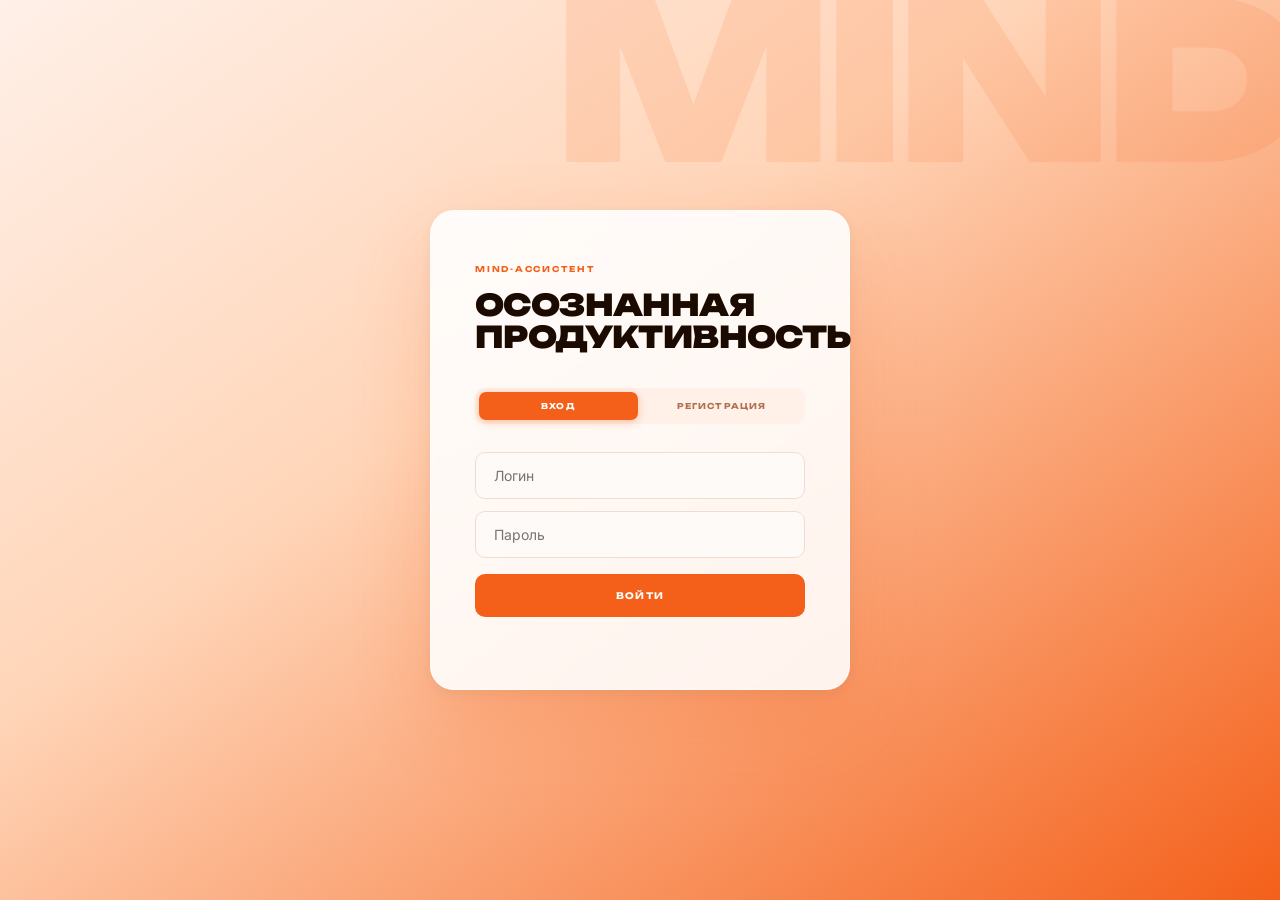
==== commit 4119adb2: "Add files via upload" ====
--- a/index.html
+++ b/index.html
@@ -2,777 +2,521 @@
 <html lang="ru">
 <head>
 <meta charset="UTF-8">
-<meta name="viewport" content="width=device-width, initial-scale=1.0">
-<title>Mind Ассистент | Осознанный Планер</title>
-
-<!-- Google Fonts fallback (Bad Russian / Petrovsky Two подключены как @font-face ниже) -->
-<link href="https://fonts.googleapis.com/css2?family=Inter:wght@300;400;500;600;700&display=swap" rel="stylesheet">
-
+<meta name="viewport" content="width=device-width, initial-scale=1.0, maximum-scale=1">
+<title>Mind-ассистент | Осознанная продуктивность</title>
+<link href="https://fonts.googleapis.com/css2?family=Unbounded:wght@300;400;700;900&family=Inter:opsz,wght@14..32,300;400;500;600&display=swap" rel="stylesheet">
 <style>
-/* ──────────────────────────────────────────────
-   BAD RUSSIAN & PETROVSKY TWO — через CDN-эмуляцию
-   Используем Google Fonts которые максимально близки
-   к этим шрифтам, плюс подключаем через @font-face
-   если шрифты доступны локально
-   ────────────────────────────────────────────── */
-
-/* Попытка загрузить Bad Russian через известные CDN */
-@import url('https://fonts.cdnfonts.com/css/bad-russian');
-@import url('https://fonts.cdnfonts.com/css/petrovsky');
-
 :root {
-  /* Palette */
-  --orange:      #E85D04;
-  --orange-mid:  #F48C06;
-  --orange-warm: #FFBA08;
-  --red-deep:    #DC2F02;
-  --cream:       #FFF8F0;
-  --white:       #FFFFFF;
-  --ink:         #1A0A00;
-  --ink-mid:     #5C3A18;
-  --ink-soft:    #A07050;
-  --border:      rgba(232,93,4,0.15);
-
-  /* Radii */
-  --r:    14px;
-  --r-sm: 8px;
-  --r-xs: 5px;
-
-  /* Shadows */
-  --sh:    0 2px 20px rgba(232,93,4,0.10);
-  --sh-lg: 0 8px 48px rgba(232,93,4,0.18);
-
-  /* Gradients */
-  --grad:      linear-gradient(135deg, #FFBA08 0%, #F48C06 35%, #E85D04 65%, #DC2F02 100%);
-  --grad-soft: linear-gradient(135deg, rgba(255,186,8,0.12) 0%, rgba(232,93,4,0.06) 100%);
-
-  /* Fonts */
-  --font-display: 'Bad Russian', 'Cormorant Garamond', 'Playfair Display', Georgia, serif;
-  --font-accent:  'Petrovsky Two', 'Cormorant Garamond', 'Playfair Display', Georgia, serif;
-  --font-body:    'Inter', system-ui, sans-serif;
-}
-
-*, *::before, *::after { box-sizing: border-box; margin: 0; padding: 0; }
-html { height: 100%; }
-body {
-  min-height: 100%;
-  font-family: var(--font-body);
-  background: var(--cream);
-  color: var(--ink);
-  font-size: 14px;
-  line-height: 1.6;
-  -webkit-font-smoothing: antialiased;
-}
-.hidden { display: none !important; }
-.screen { min-height: 100dvh; }
-
-/* ── BLOB ANIMATION ── */
-@keyframes blob {
-  0%   { transform: scale(1)    rotate(0deg);   }
-  50%  { transform: scale(1.07) rotate(3deg);   }
-  100% { transform: scale(0.96) rotate(-2deg);  }
-}
-.blob {
-  position: absolute; inset: 0; overflow: hidden;
-  pointer-events: none; z-index: 0;
-}
-.blob::before {
-  content: ''; position: absolute; inset: 0;
-  animation: blob 14s ease-in-out infinite alternate;
-  background:
-    radial-gradient(ellipse 58% 52% at 22% 32%, rgba(255,220,80,0.52) 0%, transparent 65%),
-    radial-gradient(ellipse 46% 48% at 82% 72%, rgba(180,25,0,0.48) 0%, transparent 60%),
-    radial-gradient(ellipse 40% 38% at 63% 14%, rgba(255,186,8,0.40) 0%, transparent 55%),
-    radial-gradient(ellipse 34% 34% at 8%  88%, rgba(200,55,180,0.20) 0%, transparent 55%);
-}
-
-/* ══════════════════════════════════════════════
-   AUTH SCREEN
-   ══════════════════════════════════════════════ */
-#authScreen {
-  display: flex;
-  min-height: 100dvh;
-  position: relative;
-  overflow: hidden;
-  background: linear-gradient(140deg, #FFBA08 0%, #F48C06 28%, #E85D04 58%, #DC2F02 100%);
-}
-
-/* LEFT hero */
-.auth-hero {
-  flex: 1;
-  display: flex;
-  flex-direction: column;
-  justify-content: space-between;
-  padding: 32px 48px 52px;
-  position: relative;
-  z-index: 2;
-}
-.auth-hero-top {
-  display: flex;
-  align-items: center;
-  gap: 16px;
-}
-.auth-eyebrow {
-  font-family: var(--font-body);
-  font-size: 9px;
-  letter-spacing: 0.22em;
-  text-transform: uppercase;
-  color: rgba(255,255,255,0.65);
-  font-weight: 600;
-}
-.auth-logo-word {
-  font-family: var(--font-display);
-  font-size: 22px;
-  font-weight: 400;
-  color: white;
-  letter-spacing: 0.05em;
-  text-transform: uppercase;
-}
-.auth-hero-bottom {}
-.auth-hero-title {
-  font-family: var(--font-display);
-  font-size: clamp(52px, 8vw, 96px);
-  font-weight: 400;
-  color: white;
-  line-height: 0.9;
-  text-transform: uppercase;
-  letter-spacing: 0.03em;
-  margin-bottom: 20px;
-}
-.auth-hero-pill {
-  display: inline-block;
-  padding: 8px 20px;
-  border: 1.5px solid rgba(255,255,255,0.5);
-  border-radius: 40px;
-  font-size: 9px;
-  letter-spacing: 0.22em;
-  text-transform: uppercase;
-  color: rgba(255,255,255,0.85);
-  font-weight: 600;
-}
-
-/* RIGHT panel */
-.auth-panel {
-  width: 380px;
-  flex-shrink: 0;
-  background: rgba(255, 248, 240, 0.97);
-  backdrop-filter: blur(24px);
-  position: relative;
-  z-index: 2;
-  display: flex;
-  flex-direction: column;
-  justify-content: center;
-  padding: 56px 40px;
-}
-.auth-panel-eyebrow {
-  font-size: 9px;
-  letter-spacing: 0.22em;
-  text-transform: uppercase;
-  color: var(--orange);
-  font-weight: 700;
-  margin-bottom: 6px;
-}
-.auth-panel-title {
-  font-family: var(--font-display);
-  font-size: 30px;
-  font-weight: 400;
-  color: var(--ink);
-  margin-bottom: 28px;
-  line-height: 1.1;
-  text-transform: uppercase;
-}
-
-.auth-tabs {
-  display: flex;
-  border-bottom: 1.5px solid var(--border);
-  margin-bottom: 22px;
-}
-.auth-tab {
-  flex: 1; padding: 9px 0;
-  border: none; background: transparent;
-  font-family: var(--font-body); font-size: 9px;
-  letter-spacing: 0.14em; text-transform: uppercase;
-  font-weight: 700; color: var(--ink-soft); cursor: pointer;
-  border-bottom: 2px solid transparent; margin-bottom: -1.5px;
-  transition: all .18s;
-}
-.auth-tab.active { color: var(--orange); border-bottom-color: var(--orange); }
-
-.auth-form { display: none; flex-direction: column; gap: 10px; }
-.auth-form.active { display: flex; }
-
-.field-label {
-  display: block;
-  font-size: 8px; letter-spacing: 0.16em; text-transform: uppercase;
-  color: var(--ink-soft); font-weight: 700; margin-bottom: 4px;
-}
-.field-wrap { display: flex; flex-direction: column; gap: 4px; }
-
-.auth-form input {
-  padding: 12px 15px;
-  border: 1.5px solid var(--border);
-  border-radius: var(--r-sm);
-  font-size: 14px; font-family: var(--font-body);
-  background: white; color: var(--ink);
-  outline: none; transition: border-color .15s, box-shadow .15s;
-}
-.auth-form input::placeholder { color: var(--ink-soft); }
-.auth-form input:focus {
-  border-color: var(--orange);
-  box-shadow: 0 0 0 3px rgba(232,93,4,0.1);
-}
-.btn-primary {
-  padding: 14px; background: var(--grad); color: white;
-  border: none; border-radius: var(--r-sm);
-  font-size: 9px; font-family: var(--font-body); font-weight: 700;
-  letter-spacing: 0.18em; text-transform: uppercase; cursor: pointer;
-  box-shadow: 0 4px 22px rgba(232,93,4,0.38);
-  transition: opacity .18s, box-shadow .18s; margin-top: 4px;
-}
-.btn-primary:hover { opacity: .9; box-shadow: 0 6px 30px rgba(232,93,4,0.52); }
-.auth-note {
-  font-size: 9px; color: var(--ink-soft); text-align: center;
-  margin-top: 4px; line-height: 1.5;
-}
-.auth-error { font-size: 11px; color: #C03030; min-height: 14px; }
-
-/* ══════════════════════════════════════════════
-   SETUP SCREENS
-   ══════════════════════════════════════════════ */
-.setup-screen {
-  display: flex; align-items: center; justify-content: center;
-  min-height: 100dvh; position: relative; overflow: hidden;
-  background: linear-gradient(140deg, #FFBA08 0%, #F48C06 38%, #DC2F02 100%);
-}
-.setup-card {
-  background: rgba(255,248,240,0.97); backdrop-filter: blur(24px);
-  border-radius: 24px; padding: 52px 44px;
-  width: 100%; max-width: 420px;
-  box-shadow: var(--sh-lg); position: relative; z-index: 2; text-align: center;
-}
-.setup-icon { font-size: 44px; display: block; margin-bottom: 18px; }
-.setup-title {
-  font-family: var(--font-display); font-size: 32px; font-weight: 400;
-  margin-bottom: 8px; line-height: 1.1; color: var(--ink); text-transform: uppercase;
-}
-.setup-desc { color: var(--ink-soft); font-size: 13px; margin-bottom: 24px; line-height: 1.6; }
-
-.time-rows { display: flex; flex-direction: column; margin-top: 8px; }
-.time-row {
-  display: flex; align-items: center; justify-content: space-between;
-  padding: 16px 0; border-bottom: 1px solid var(--border);
-}
-.time-row:last-child { border-bottom: none; }
-.time-row-label {
-  font-family: var(--font-display); font-size: 28px; font-weight: 400;
-  color: var(--ink); text-transform: uppercase; letter-spacing: 0.02em;
-}
-.time-row input[type=time] {
-  padding: 10px 14px; border: 1.5px solid var(--border); border-radius: var(--r-sm);
-  font-size: 15px; font-family: var(--font-body); background: white; color: var(--ink);
-  outline: none; transition: border-color .15s;
-  -webkit-appearance: none; appearance: none; width: 130px; text-align: center;
-}
-.time-row input[type=time]:focus { border-color: var(--orange); }
-
-.setup-card input[type=text] {
-  display: block; width: 100%; padding: 14px 16px;
-  border: 1.5px solid var(--border); border-radius: var(--r-sm);
-  font-size: 15px; font-family: var(--font-body); background: white; color: var(--ink);
-  outline: none; transition: border-color .15s; margin-top: 8px; text-align: center;
-}
-.setup-card input[type=text]:focus { border-color: var(--orange); }
-.setup-card input[type=text]::placeholder { color: var(--ink-soft); }
-
-/* ══════════════════════════════════════════════
-   MAIN APP — TOPBAR LAYOUT (как на скриншоте)
-   ══════════════════════════════════════════════ */
-#mainApp { display: flex; flex-direction: column; min-height: 100dvh; }
-
-/* TOPBAR */
-.topbar {
-  position: fixed; top: 0; left: 0; right: 0; z-index: 100;
-  background: rgba(255,248,240,0.95); backdrop-filter: blur(16px);
-  border-bottom: 1px solid var(--border);
-  display: flex; align-items: center;
-  padding: 0 32px; height: 56px; gap: 0;
-}
-.topbar-left {
-  display: flex; align-items: center; gap: 20px; flex: 1;
-}
-.topbar-eyebrow {
-  font-size: 8px; letter-spacing: 0.22em; text-transform: uppercase;
-  color: var(--ink-soft); font-weight: 600;
-}
-.topbar-logo {
-  font-family: var(--font-display); font-size: 18px; font-weight: 400;
-  color: var(--ink); text-transform: uppercase; letter-spacing: 0.05em;
-}
-.topbar-nav {
-  display: flex; align-items: center; gap: 4px;
-}
-.topbar-nav-btn {
-  padding: 7px 14px; border: none; background: transparent;
-  font-family: var(--font-body); font-size: 8px; font-weight: 700;
-  letter-spacing: 0.14em; text-transform: uppercase;
-  color: var(--ink-soft); cursor: pointer;
-  border-radius: var(--r-xs); transition: all .18s;
-  display: flex; align-items: center; gap: 6px;
-}
-.topbar-nav-btn:hover { background: rgba(232,93,4,0.08); color: var(--orange); }
-.topbar-nav-btn.active {
-  background: var(--grad); color: white;
-  box-shadow: 0 2px 12px rgba(232,93,4,0.3);
-}
-.topbar-nav-btn .nav-dot {
-  width: 6px; height: 6px; border-radius: 50%;
-  background: currentColor; opacity: 0.7;
-}
-.topbar-right {
-  display: flex; align-items: center; gap: 10px;
-}
-.topbar-user {
-  display: flex; align-items: center; gap: 8px;
-  padding: 5px 10px; border-radius: 30px;
-  border: 1px solid var(--border); background: rgba(232,93,4,0.05);
-}
-.topbar-ava {
-  width: 26px; height: 26px; border-radius: 50%;
-  background: var(--grad); display: flex; align-items: center; justify-content: center;
-  font-size: 11px; font-weight: 700; color: white; flex-shrink: 0;
-}
-.topbar-username {
-  font-size: 12px; font-weight: 600; color: var(--ink);
-}
-.topbar-logout {
-  padding: 7px 14px; background: transparent;
-  border: 1px solid var(--border); border-radius: var(--r-xs);
-  color: var(--ink-soft); font-size: 8px; font-family: var(--font-body);
-  font-weight: 700; letter-spacing: 0.14em; text-transform: uppercase;
-  cursor: pointer; transition: all .15s;
-}
-.topbar-logout:hover { border-color: var(--orange); color: var(--orange); }
-
-/* MAIN CANVAS */
-.main-canvas {
-  margin-top: 56px; flex: 1;
-  /* Full-page gradient bg like the screenshot */
-  background: linear-gradient(140deg, #FFBA08 0%, #F48C06 28%, #E85D04 60%, #DC2F02 100%);
-  position: relative; min-height: calc(100dvh - 56px);
-  overflow: hidden;
-}
-.main-canvas > .blob { z-index: 0; }
-
-/* Content wrapper floats over the gradient */
-.page-wrap {
-  position: relative; z-index: 1;
-  padding: 48px 56px;
-}
-
-/* ── PAGE HEADER ── */
-.page-header {
-  display: flex; align-items: flex-end;
-  justify-content: space-between;
-  margin-bottom: 36px;
-}
-.page-eyebrow {
-  font-size: 9px; letter-spacing: 0.24em; text-transform: uppercase;
-  color: rgba(255,255,255,0.65); font-weight: 700; margin-bottom: 6px;
-}
-.page-title {
-  font-family: var(--font-display); font-size: clamp(40px,5vw,72px);
-  font-weight: 400; color: white; text-transform: uppercase;
-  letter-spacing: 0.04em; line-height: 0.92;
-}
-.page-header-right { text-align: right; }
-.greeting-name { font-weight: 700; color: white; font-size: 13px; }
-.greeting-sub { font-size: 11px; color: rgba(255,255,255,0.65); }
-.limit-badge {
-  font-family: var(--font-display); font-size: 28px; font-weight: 400;
-  color: white; opacity: 0.9;
-}
-
-/* ── GLASS CARD ── */
-.glass {
-  background: rgba(255,248,240,0.88);
-  backdrop-filter: blur(20px);
-  border: 1px solid rgba(255,255,255,0.5);
-  border-radius: var(--r);
-  box-shadow: var(--sh-lg);
-}
-.white-card {
-  background: white; border-radius: var(--r);
-  border: 1px solid var(--border); box-shadow: var(--sh);
-}
-
-/* ── SECTION LABEL ── */
-.section-label {
-  font-family: var(--font-display); font-size: 34px; font-weight: 400;
-  color: white; text-transform: uppercase; letter-spacing: 0.04em;
-  margin-bottom: 16px;
-}
-.section-action {
-  font-size: 8px; letter-spacing: 0.2em; text-transform: uppercase;
-  color: rgba(255,255,255,0.7); font-weight: 700; cursor: pointer;
-}
-
-/* ── TASKS GRID ── */
-.tasks-grid {
-  display: grid; grid-template-columns: repeat(3,1fr);
-  gap: 14px; margin-bottom: 24px;
-}
-.task-card {
-  padding: 22px 18px; display: flex; flex-direction: column;
-  min-height: 150px; transition: transform .18s, box-shadow .18s;
-}
-.task-card:hover { transform: translateY(-2px); box-shadow: var(--sh-lg); }
-.task-card.completed { background: rgba(255,248,240,0.6) !important; }
-.task-card.completed .task-title {
-  text-decoration: line-through; color: var(--ink-soft);
-}
-.task-header { display: flex; align-items: flex-start; gap: 10px; flex: 1; }
-.task-check { width: 17px; height: 17px; flex-shrink: 0; cursor: pointer; margin-top: 2px; accent-color: var(--orange); }
-.task-title { flex: 1; font-size: 13px; font-weight: 600; line-height: 1.4; color: var(--ink); }
-.task-del { background: none; border: none; color: var(--border); cursor: pointer; font-size: 13px; padding: 2px; border-radius: 4px; transition: color .15s; line-height: 1; flex-shrink: 0; }
-.task-del:hover { color: #C03030; }
-.task-reward-wrap { margin-top: 12px; border-top: 1px solid var(--border); padding-top: 10px; }
-.task-reward-lbl {
-  display: block; font-size: 7px; letter-spacing: 0.18em; text-transform: uppercase;
-  color: var(--orange); font-weight: 700; margin-bottom: 5px;
-}
-.task-reward-inp {
-  display: block; width: 100%; padding: 8px 11px;
-  border: 1.5px solid var(--border); border-radius: var(--r-sm);
-  font-size: 11px; font-family: var(--font-body); color: var(--ink);
-  background: var(--cream); outline: none;
-  transition: border-color .15s, background .15s;
-}
-.task-reward-inp::placeholder { color: var(--ink-soft); }
-.task-reward-inp:focus { border-color: var(--orange); background: white; }
-.task-reward-inp.has-val { background: rgba(232,93,4,0.05); border-color: rgba(232,93,4,0.4); }
-
-/* ── ADD TASK ROW ── */
-.add-row { display: flex; gap: 10px; margin-top: 4px; }
-.add-row input {
-  flex: 1; padding: 13px 16px;
-  border: 1.5px solid rgba(255,255,255,0.4); border-radius: var(--r-sm);
-  font-size: 14px; font-family: var(--font-body);
-  background: rgba(255,255,255,0.85); color: var(--ink);
-  outline: none; transition: border-color .15s, box-shadow .15s;
-  backdrop-filter: blur(8px);
-}
-.add-row input::placeholder { color: var(--ink-soft); }
-.add-row input:focus { border-color: white; box-shadow: 0 0 0 3px rgba(255,255,255,0.3); background: white; }
-.add-row input:disabled { opacity: .38; }
-.add-row button {
-  padding: 13px 22px; background: white; color: var(--orange);
-  border: none; border-radius: var(--r-sm);
-  font-size: 8px; font-weight: 700; font-family: var(--font-body);
-  letter-spacing: 0.16em; text-transform: uppercase; cursor: pointer;
-  white-space: nowrap; transition: opacity .15s, box-shadow .15s;
-  box-shadow: 0 4px 16px rgba(0,0,0,0.15);
-}
-.add-row button:hover { opacity: .9; }
-.add-row button:disabled { opacity: .38; cursor: not-allowed; }
-.limit-note {
-  text-align: center; font-size: 10px;
-  color: rgba(255,255,255,0.6); margin-top: 8px; letter-spacing: 0.04em;
-}
-.limit-warn { color: #FFB3A0; }
-
-/* ── PROGRESS BLOCK ── */
-.progress-grid {
-  display: grid; grid-template-columns: 1fr 1fr;
-  gap: 16px; margin-bottom: 24px;
-}
-.pct-big {
-  font-family: var(--font-display); font-size: 88px; font-weight: 400;
-  color: white; line-height: 1; margin-bottom: 6px;
-}
-.pct-sub {
-  font-size: 9px; letter-spacing: 0.18em; text-transform: uppercase;
-  color: rgba(255,255,255,0.65); font-weight: 700;
-}
-.progress-bar-bg {
-  height: 5px; background: rgba(255,255,255,0.2);
-  border-radius: 99px; overflow: hidden; margin-top: 12px;
-}
-.progress-bar-fill {
-  height: 100%; border-radius: 99px;
-  background: white; transition: width .5s cubic-bezier(.4,0,.2,1);
-}
-
-/* ── STATS GRID ── */
-.stats-grid { display: grid; grid-template-columns: repeat(auto-fill,minmax(130px,1fr)); gap: 13px; margin-bottom: 24px; }
-.stat-card { padding: 24px 18px; text-align: center; }
-.stat-num {
-  font-family: var(--font-display); font-size: 46px; font-weight: 400;
-  color: var(--orange); line-height: 1; margin-bottom: 8px;
-}
-.stat-lbl { font-size: 7px; color: var(--ink-soft); text-transform: uppercase; letter-spacing: 0.16em; font-weight: 700; }
-
-/* ── REWARDS ── */
-.rewards-grid { display: grid; grid-template-columns: repeat(3,1fr); gap: 13px; }
-.reward-card { padding: 20px 16px; }
-.reward-card.claimed { background: rgba(255,248,240,0.6) !important; border-color: rgba(232,93,4,0.3) !important; }
-.rew-name { font-size: 10px; font-weight: 700; letter-spacing: 0.1em; text-transform: uppercase; color: white; margin-bottom: 6px; line-height: 1.4; }
-.rew-badge {
-  display: inline-block; font-size: 7px; padding: 3px 10px; border-radius: 20px;
-  font-weight: 700; letter-spacing: 0.12em; text-transform: uppercase; margin-bottom: 12px;
-}
-.b-done { background: rgba(255,255,255,0.2); color: white; }
-.b-pending { background: rgba(255,255,255,0.1); color: rgba(255,255,255,0.6); }
-.rew-val { font-size: 12px; padding: 10px 12px; background: rgba(255,255,255,0.15); border-radius: var(--r-sm); margin-bottom: 12px; color: white; line-height: 1.5; }
-.rew-claim { display: flex; align-items: center; gap: 8px; cursor: pointer; font-size: 11px; font-weight: 600; color: white; }
-.rew-claim input[type=checkbox] { width: 15px; height: 15px; accent-color: white; cursor: pointer; flex-shrink: 0; }
-
-/* ── REST ── */
-.rest-layout { display: grid; grid-template-columns: 1fr 1fr; gap: 18px; }
-.rest-main { padding: 52px 44px; text-align: center; }
-.rest-tip-lbl { font-size: 8px; letter-spacing: 0.22em; text-transform: uppercase; color: rgba(255,255,255,0.65); font-weight: 700; margin-bottom: 20px; }
-.rest-quote {
-  font-family: var(--font-accent); font-size: 28px; font-style: italic; font-weight: 300;
-  color: white; margin: 0 auto 24px; max-width: 400px; line-height: 1.4;
-}
-.rest-sub { font-size: 12px; color: rgba(255,255,255,0.7); line-height: 1.9; margin-bottom: 30px; }
-.rest-dots { display: flex; justify-content: center; gap: 7px; }
-.rest-dot { width: 6px; height: 6px; border-radius: 50%; background: rgba(255,255,255,0.6); }
-.rest-dot:nth-child(2) { background: rgba(255,255,255,0.85); }
-.rest-blob-panel {
-  border-radius: var(--r); overflow: hidden; min-height: 260px;
-  background: rgba(255,255,255,0.08);
-  backdrop-filter: blur(8px);
-  border: 1px solid rgba(255,255,255,0.2);
-  position: relative;
-}
-.rest-blob-panel .blob::before {
-  background:
-    radial-gradient(ellipse 60% 60% at 30% 40%, rgba(255,200,50,0.6) 0%, transparent 65%),
-    radial-gradient(ellipse 50% 50% at 75% 70%, rgba(200,30,0,0.5) 0%, transparent 60%),
-    radial-gradient(ellipse 40% 40% at 60% 10%, rgba(200,50,200,0.3) 0%, transparent 55%);
-}
-.rest-bottom { display: grid; grid-template-columns: 1fr 1fr; gap: 14px; margin-top: 18px; }
-.rest-exit-card {
-  border-radius: var(--r); overflow: hidden; padding: 28px 26px;
-  background: rgba(255,255,255,0.1); border: 1px solid rgba(255,255,255,0.2);
-  backdrop-filter: blur(12px);
-}
-.rest-exit-title {
-  font-family: var(--font-display); font-size: 42px; font-weight: 400;
-  color: white; text-transform: uppercase; line-height: 1;
-}
-.rest-goodbye {
-  border-radius: var(--r); padding: 28px 26px;
-  background: rgba(255,255,255,0.15); border: 1px solid rgba(255,255,255,0.3);
-  backdrop-filter: blur(12px);
-  display: flex; flex-direction: column; justify-content: space-between;
-}
-.rest-goodbye-label { font-size: 8px; letter-spacing: 0.2em; text-transform: uppercase; color: rgba(255,255,255,0.65); font-weight: 700; margin-bottom: 12px; }
-.btn-white {
-  padding: 12px 20px; background: white; border: none;
-  border-radius: var(--r-sm); color: var(--orange);
-  font-size: 8px; font-weight: 700; font-family: var(--font-body);
-  letter-spacing: 0.16em; text-transform: uppercase; cursor: pointer;
-  box-shadow: 0 4px 16px rgba(0,0,0,0.12); transition: opacity .15s;
-  align-self: flex-start;
-}
-.btn-white:hover { opacity: .9; }
-
-/* ── EMPTY STATE ── */
-.empty-state {
-  text-align: center; padding: 52px 32px;
-  border-radius: var(--r); margin-bottom: 18px;
-  background: rgba(255,255,255,0.15); border: 1.5px dashed rgba(255,255,255,0.3);
-  backdrop-filter: blur(12px);
-}
-.empty-emoji { font-size: 42px; display: block; margin-bottom: 13px; }
-.empty-state p { color: rgba(255,255,255,0.7); font-size: 12px; margin-bottom: 4px; }
-.empty-state p:first-of-type { font-family: var(--font-display); font-size: 24px; color: white; text-transform: uppercase; margin-bottom: 8px; }
-
-/* ── NOTIF PROMPT ── */
-.notif-prompt { position: fixed; bottom: 26px; left: 50%; transform: translateX(-50%); z-index: 200; width: calc(100% - 48px); max-width: 440px; }
-.notif-card {
-  background: var(--grad); color: white; border-radius: var(--r);
-  padding: 18px 22px; box-shadow: 0 12px 48px rgba(232,93,4,0.42);
-  display: flex; flex-wrap: wrap; align-items: center; gap: 11px;
-}
-.notif-card p { flex: 1; font-size: 13px; min-width: 160px; }
-.notif-card button { padding: 8px 15px; border-radius: var(--r-sm); font-size: 8px; font-weight: 700; letter-spacing: 0.12em; text-transform: uppercase; cursor: pointer; font-family: var(--font-body); border: none; transition: opacity .15s; }
-#allowNotificationsBtn { background: white; color: var(--orange); }
-#denyNotificationsBtn { background: transparent; color: rgba(255,255,255,0.6); border: 1px solid rgba(255,255,255,0.28) !important; }
+  --orange:       #F4601A;
+  --orange-deep:  #D94E0A;
+  --orange-bright:#FF7A35;
+  --orange-pale:  #FFF0E8;
+  --orange-glow:  rgba(244,96,26,0.18);
+  --cream:        #FDFAF7;
+  --white:        #FFFFFF;
+  --ink:          #1A0A00;
+  --ink-mid:      #5C3520;
+  --ink-soft:     #B07050;
+  --border:       #F0DDD0;
+  --sidebar-bg:   #F4601A;
+  --sidebar-txt:  #FFFFFF;
+  --sidebar-sub:  rgba(255,255,255,0.6);
+  --r: 16px;
+  --r-sm: 10px;
+  --shadow: 0 2px 24px rgba(244,96,26,0.10);
+}
+*,*::before,*::after{box-sizing:border-box;margin:0;padding:0}
+html{height:100%}
+body{min-height:100%;font-family:'Inter',sans-serif;background:var(--cream);color:var(--ink);font-size:14px;line-height:1.6;-webkit-font-smoothing:antialiased}
+.hidden{display:none!important}
+.screen{min-height:100dvh}
+
+/* AUTH */
+.auth-screen{
+  display:flex;align-items:center;justify-content:center;
+  min-height:100dvh;padding:24px;
+  background: linear-gradient(145deg,#FFF0E8 0%,#FFD5B8 40%,#F4601A 100%);
+  position:relative;overflow:hidden;
+}
+.auth-screen::before{
+  content:'MIND';
+  position:absolute;top:-30px;right:-20px;
+  font-family:'Unbounded',sans-serif;font-weight:900;font-size:220px;
+  color:rgba(244,96,26,0.12);line-height:1;pointer-events:none;
+  letter-spacing:-0.05em;
+}
+.auth-card{
+  background:rgba(255,255,255,0.88);
+  backdrop-filter:blur(20px);
+  -webkit-backdrop-filter:blur(20px);
+  border-radius:24px;padding:52px 44px;
+  width:100%;max-width:420px;
+  box-shadow:0 32px 80px rgba(244,96,26,0.20),0 4px 16px rgba(0,0,0,0.06);
+  border:1px solid rgba(255,255,255,0.6);
+}
+.auth-eyebrow{
+  font-family:'Unbounded',sans-serif;
+  font-size:8px;letter-spacing:0.22em;text-transform:uppercase;
+  color:var(--orange);margin-bottom:14px;font-weight:700;
+}
+.auth-card h1{
+  font-family:'Unbounded',sans-serif;font-size:30px;font-weight:900;
+  line-height:1.05;margin-bottom:36px;color:var(--ink);
+  text-transform:uppercase;letter-spacing:-0.02em;
+}
+.auth-tabs{display:flex;gap:4px;margin-bottom:28px;background:var(--orange-pale);border-radius:var(--r-sm);padding:4px}
+.auth-tab{
+  flex:1;padding:9px 0;border:none;
+  background:transparent;border-radius:7px;
+  font-family:'Unbounded',sans-serif;font-size:8px;
+  letter-spacing:0.14em;text-transform:uppercase;font-weight:700;
+  color:var(--ink-soft);cursor:pointer;transition:all .18s;
+}
+.auth-tab.active{background:var(--orange);color:#fff;box-shadow:0 2px 8px rgba(244,96,26,0.35)}
+.auth-form{display:none;flex-direction:column;gap:12px}
+.auth-form.active{display:flex}
+.auth-form input{
+  padding:14px 18px;border:1.5px solid var(--border);
+  border-radius:var(--r-sm);font-size:14px;font-family:'Inter',sans-serif;
+  background:var(--cream);color:var(--ink);outline:none;
+  transition:border-color .15s,background .15s;
+}
+.auth-form input:focus{border-color:var(--orange);background:var(--white)}
+.auth-form button{
+  margin-top:4px;padding:16px;
+  background:var(--orange);color:#fff;border:none;
+  border-radius:var(--r-sm);font-size:9px;font-family:'Unbounded',sans-serif;
+  font-weight:700;letter-spacing:0.14em;text-transform:uppercase;
+  cursor:pointer;transition:background .18s,transform .1s;
+}
+.auth-form button:hover{background:var(--orange-deep);transform:translateY(-1px)}
+.auth-error{font-size:12px;color:#C04030;min-height:14px;margin-top:-6px}
+
+/* SETUP */
+.setup-screen{
+  display:flex;align-items:center;justify-content:center;
+  min-height:100dvh;padding:24px;
+  background:linear-gradient(135deg,#FFD5B8 0%,#F4601A 100%);
+}
+.setup-card{
+  background:rgba(255,255,255,0.92);backdrop-filter:blur(20px);
+  -webkit-backdrop-filter:blur(20px);
+  border-radius:24px;padding:52px 44px;width:100%;max-width:400px;
+  box-shadow:0 32px 80px rgba(244,96,26,0.22);text-align:center;
+}
+.setup-icon{font-size:48px;display:block;margin-bottom:20px}
+.setup-card h2{
+  font-family:'Unbounded',sans-serif;font-size:24px;font-weight:900;
+  margin-bottom:10px;line-height:1.1;text-transform:uppercase;
+  letter-spacing:-0.01em;color:var(--ink);
+}
+.setup-card>p{color:var(--ink-soft);font-size:13px;margin-bottom:28px}
+.setup-card .time-label{
+  display:block;text-align:left;
+  font-family:'Unbounded',sans-serif;
+  font-size:8px;letter-spacing:0.14em;text-transform:uppercase;
+  font-weight:700;color:var(--orange);margin-bottom:8px;margin-top:18px;
+}
+.setup-card input[type=text],.setup-card input[type=time]{
+  display:block;width:100%;padding:14px 16px;
+  border:1.5px solid var(--border);border-radius:var(--r-sm);
+  font-size:15px;font-family:'Inter',sans-serif;
+  background:var(--cream);color:var(--ink);outline:none;
+  transition:border-color .15s;-webkit-appearance:none;appearance:none;
+}
+.setup-card input:focus{border-color:var(--orange);background:var(--white)}
+.setup-btn{
+  display:block;width:100%;margin-top:28px;padding:16px;
+  background:var(--orange);color:#fff;border:none;
+  border-radius:var(--r-sm);font-size:9px;font-family:'Unbounded',sans-serif;
+  font-weight:700;letter-spacing:0.14em;text-transform:uppercase;
+  cursor:pointer;transition:background .15s,transform .1s;
+  -webkit-tap-highlight-color:transparent;touch-action:manipulation;
+}
+.setup-btn:hover{background:var(--orange-deep);transform:translateY(-1px)}
+.setup-btn:active{opacity:.85}
+
+/* MAIN APP */
+.main-app{display:flex;min-height:100dvh}
+
+/* SIDEBAR */
+.sidebar{
+  width:230px;flex-shrink:0;
+  background:var(--orange);
+  display:flex;flex-direction:column;padding:40px 24px;
+  position:fixed;top:0;left:0;bottom:0;z-index:10;
+}
+.logo{margin-bottom:52px}
+.logo-wordmark{
+  font-family:'Unbounded',sans-serif;font-size:26px;font-weight:900;
+  color:#fff;letter-spacing:-0.02em;line-height:1;
+  text-transform:uppercase;
+}
+.logo-sub{
+  font-family:'Unbounded',sans-serif;
+  font-size:7px;letter-spacing:0.22em;text-transform:uppercase;
+  color:rgba(255,255,255,0.55);margin-top:7px;font-weight:400;
+}
+.nav{display:flex;flex-direction:column;gap:3px;flex:1}
+.nav-link{
+  display:flex;align-items:center;gap:10px;padding:12px 14px;
+  border-radius:var(--r-sm);
+  font-family:'Unbounded',sans-serif;
+  font-size:8px;font-weight:700;letter-spacing:0.14em;text-transform:uppercase;
+  color:rgba(255,255,255,0.55);text-decoration:none;cursor:pointer;
+  transition:all .15s;
+}
+.nav-link:hover{color:#fff;background:rgba(255,255,255,0.12)}
+.nav-link.active{color:#fff;background:rgba(255,255,255,0.2)}
+.sidebar-bottom{padding-top:24px;border-top:1px solid rgba(255,255,255,0.18)}
+.user-chip{display:flex;align-items:center;gap:10px;margin-bottom:14px}
+.user-ava{
+  width:32px;height:32px;border-radius:50%;
+  background:rgba(255,255,255,0.25);border:2px solid rgba(255,255,255,0.5);
+  display:flex;align-items:center;justify-content:center;
+  font-family:'Unbounded',sans-serif;font-size:12px;font-weight:700;
+  color:#fff;flex-shrink:0;
+}
+.user-name-txt{font-size:13px;font-weight:500;color:#fff;overflow:hidden;text-overflow:ellipsis;white-space:nowrap}
+.logout-btn{
+  width:100%;padding:10px;background:rgba(255,255,255,0.15);
+  border:1px solid rgba(255,255,255,0.3);border-radius:var(--r-sm);
+  color:rgba(255,255,255,0.7);
+  font-family:'Unbounded',sans-serif;font-size:7px;
+  font-weight:700;letter-spacing:0.16em;text-transform:uppercase;
+  cursor:pointer;transition:all .15s;
+}
+.logout-btn:hover{background:rgba(255,255,255,0.25);color:#fff}
+.daily-reminder{margin-top:14px;font-size:11px;color:rgba(255,255,255,0.55);line-height:1.6;font-style:italic}
+
+/* MAIN CONTENT */
+.main-content{margin-left:230px;flex:1;padding:52px 56px;min-width:0}
+
+/* PAGE HEADER */
+.page-header{margin-bottom:36px;display:flex;align-items:flex-end;justify-content:space-between;border-bottom:2px solid var(--border);padding-bottom:24px}
+.page-eyebrow{
+  font-family:'Unbounded',sans-serif;
+  font-size:8px;letter-spacing:0.22em;text-transform:uppercase;
+  color:var(--orange);margin-bottom:10px;font-weight:700;
+}
+.page-header h2{
+  font-family:'Unbounded',sans-serif;font-size:36px;font-weight:900;
+  line-height:1;color:var(--ink);text-transform:uppercase;
+  letter-spacing:-0.02em;
+}
+.greeting{font-size:13px;color:var(--ink-soft);text-align:right;line-height:1.6}
+.greeting-name{color:var(--orange);font-weight:700;font-family:'Unbounded',sans-serif;font-size:12px}
+
+/* PROGRESS */
+.progress-block{background:var(--white);border-radius:var(--r);padding:22px 24px;margin-bottom:24px;box-shadow:var(--shadow);border:1px solid var(--border)}
+.progress-label{display:flex;justify-content:space-between;
+  font-family:'Unbounded',sans-serif;
+  font-size:8px;font-weight:700;letter-spacing:0.14em;text-transform:uppercase;
+  color:var(--ink-soft);margin-bottom:12px}
+.progress-label span:last-child{color:var(--orange)}
+.progress-bar-bg{height:6px;background:var(--orange-pale);border-radius:99px;overflow:hidden}
+.progress-bar-fill{height:100%;background:linear-gradient(90deg,var(--orange-bright),var(--orange-deep));border-radius:99px;transition:width .4s ease}
+
+/* TASKS */
+.tasks-list{display:flex;flex-direction:column;gap:12px;margin-bottom:20px}
+.task-card{
+  background:var(--white);border:1.5px solid var(--border);
+  border-radius:var(--r);padding:22px 24px;
+  box-shadow:var(--shadow);transition:border-color .2s,box-shadow .2s;
+}
+.task-card:hover{border-color:var(--orange-bright);box-shadow:0 4px 24px rgba(244,96,26,0.12)}
+.task-card.completed{background:var(--orange-pale);border-color:var(--orange)}
+.task-card.completed .task-title{text-decoration:line-through;color:var(--ink-soft)}
+.task-header{display:flex;align-items:center;gap:14px}
+.task-check{
+  width:20px;height:20px;cursor:pointer;flex-shrink:0;
+  accent-color:var(--orange);
+}
+.task-title{flex:1;font-size:14px;font-weight:500;color:var(--ink)}
+.delete-task-btn{background:none;border:none;color:var(--border);cursor:pointer;font-size:16px;padding:4px;border-radius:6px;transition:color .15s;line-height:1}
+.delete-task-btn:hover{color:#C04030}
+.task-reward-input{
+  display:block;width:100%;margin-top:14px;padding:10px 14px;
+  border:1.5px solid var(--border);border-radius:var(--r-sm);
+  font-size:12px;font-family:'Inter',sans-serif;
+  color:var(--ink);background:var(--cream);outline:none;
+  transition:border-color .15s,background .15s;
+}
+.task-reward-input:focus{border-color:var(--orange);background:var(--white)}
+.task-reward-input.has-value{background:var(--orange-pale);border-color:var(--orange)}
+
+/* ADD TASK */
+.add-task-form{display:flex;gap:10px;margin-top:8px}
+.add-task-form input{
+  flex:1;padding:14px 18px;border:1.5px solid var(--border);
+  border-radius:var(--r-sm);font-size:14px;font-family:'Inter',sans-serif;
+  background:var(--white);color:var(--ink);outline:none;
+  transition:border-color .15s;box-shadow:var(--shadow);
+}
+.add-task-form input:focus{border-color:var(--orange)}
+.add-task-form input:disabled{opacity:.35}
+.add-task-form button{
+  padding:14px 22px;background:var(--orange);color:#fff;border:none;
+  border-radius:var(--r-sm);
+  font-family:'Unbounded',sans-serif;font-size:8px;font-weight:700;
+  letter-spacing:0.12em;text-transform:uppercase;cursor:pointer;
+  white-space:nowrap;transition:background .15s,transform .1s;
+}
+.add-task-form button:hover{background:var(--orange-deep);transform:translateY(-1px)}
+.add-task-form button:disabled{opacity:.35;cursor:not-allowed;transform:none}
+.task-limit-note{
+  text-align:center;font-size:11px;color:var(--ink-soft);
+  margin-top:12px;letter-spacing:0.04em;
+}
+.task-limit-warn{color:#C04030;font-weight:600}
+
+/* EMPTY */
+.empty-state{
+  text-align:center;padding:72px 40px;
+  background:var(--white);border-radius:var(--r);
+  box-shadow:var(--shadow);margin-bottom:20px;
+  border:1.5px solid var(--border);
+}
+.empty-emoji{font-size:52px;display:block;margin-bottom:18px}
+.empty-state p{color:var(--ink-soft);font-size:13px;margin-bottom:6px}
+.empty-state p:first-of-type{
+  font-family:'Unbounded',sans-serif;font-size:20px;
+  font-weight:900;color:var(--ink);margin-bottom:10px;
+  text-transform:uppercase;letter-spacing:-0.01em;
+}
+
+/* STATS */
+.stats-grid{display:grid;grid-template-columns:repeat(auto-fill,minmax(140px,1fr));gap:14px;margin-bottom:24px}
+.stat-card{
+  background:var(--white);border-radius:var(--r);padding:28px 20px;
+  box-shadow:var(--shadow);text-align:center;
+  border:1.5px solid var(--border);transition:border-color .2s,transform .2s;
+}
+.stat-card:hover{border-color:var(--orange);transform:translateY(-2px)}
+.stat-number{
+  font-family:'Unbounded',sans-serif;font-size:42px;font-weight:900;
+  color:var(--orange);line-height:1;margin-bottom:10px;
+  letter-spacing:-0.03em;
+}
+.stat-label{
+  font-family:'Unbounded',sans-serif;
+  font-size:7px;color:var(--ink-soft);text-transform:uppercase;
+  letter-spacing:0.16em;font-weight:700;
+}
+
+/* REWARDS */
+.rewards-list{display:flex;flex-direction:column;gap:14px}
+.reward-item{
+  background:var(--white);border:1.5px solid var(--border);
+  border-radius:var(--r);padding:24px;box-shadow:var(--shadow);
+  transition:border-color .2s;
+}
+.reward-item:hover{border-color:var(--orange-bright)}
+.reward-item.claimed{background:var(--orange-pale);border-color:var(--orange)}
+.reward-task-name{font-size:15px;font-weight:700;margin-bottom:8px;color:var(--ink)}
+.reward-status-badge{
+  display:inline-block;font-family:'Unbounded',sans-serif;
+  font-size:7px;padding:4px 12px;border-radius:20px;
+  font-weight:700;letter-spacing:0.12em;text-transform:uppercase;margin-bottom:16px;
+}
+.badge-done{background:var(--orange);color:#fff}
+.badge-pending{background:var(--orange-pale);color:var(--orange)}
+.reward-value{
+  font-size:13px;padding:12px 16px;
+  background:var(--cream);border-radius:var(--r-sm);
+  margin-bottom:16px;color:var(--ink-mid);
+  border:1px solid var(--border);
+}
+.reward-claim-label{display:flex;align-items:center;gap:10px;cursor:pointer;font-size:13px;font-weight:600;color:var(--ink)}
+.reward-claim-check{width:18px;height:18px;accent-color:var(--orange);cursor:pointer}
+
+/* REST */
+.rest-card{
+  background:var(--white);border-radius:var(--r);
+  padding:72px 56px;box-shadow:var(--shadow);text-align:center;
+  border:1.5px solid var(--border);
+}
+.rest-tip-label{
+  font-family:'Unbounded',sans-serif;
+  font-size:8px;letter-spacing:0.22em;text-transform:uppercase;
+  color:var(--orange);margin-bottom:24px;font-weight:700;
+}
+.rest-quote{
+  font-family:'Unbounded',sans-serif;font-size:24px;font-weight:900;
+  color:var(--ink);margin:0 auto 28px;max-width:480px;
+  line-height:1.25;text-transform:uppercase;letter-spacing:-0.02em;
+}
+.rest-sub{font-size:13px;color:var(--ink-soft);line-height:1.8;margin-bottom:44px}
+.rest-deco{display:flex;justify-content:center;gap:10px}
+.rest-dot{width:8px;height:8px;border-radius:50%}
+.rest-dot:nth-child(1){background:var(--orange)}
+.rest-dot:nth-child(2){background:var(--orange-bright)}
+.rest-dot:nth-child(3){background:var(--orange-pale);border:2px solid var(--orange)}
+
+/* NOTIF PROMPT */
+.notification-prompt{
+  position:fixed;bottom:24px;left:50%;transform:translateX(-50%);
+  z-index:100;width:calc(100% - 48px);max-width:420px;
+}
+.notification-card{
+  background:var(--orange);color:#fff;border-radius:var(--r);
+  padding:20px 24px;box-shadow:0 12px 48px rgba(244,96,26,0.35);
+  display:flex;flex-wrap:wrap;align-items:center;gap:12px;
+}
+.notification-card p{flex:1;font-size:13px;min-width:160px}
+.notification-card button{
+  padding:9px 18px;border-radius:var(--r-sm);
+  font-family:'Unbounded',sans-serif;font-size:8px;font-weight:700;
+  letter-spacing:0.1em;text-transform:uppercase;cursor:pointer;
+  border:none;transition:opacity .15s;
+}
+#allowNotificationsBtn{background:#fff;color:var(--orange)}
+#denyNotificationsBtn{background:rgba(255,255,255,0.2);color:rgba(255,255,255,0.8);border:1px solid rgba(255,255,255,0.3)!important}
 
 /* MOBILE */
-@media(max-width: 768px) {
-  .topbar { padding: 0 16px; gap: 0; height: 52px; }
-  .topbar-eyebrow { display: none; }
-  .topbar-nav { display: none; }
-  .main-canvas .page-wrap { padding: 24px 18px 100px; }
-  .tasks-grid, .rewards-grid, .rest-layout, .rest-bottom { grid-template-columns: 1fr; }
-  .stats-grid { grid-template-columns: repeat(2,1fr); }
-  .add-row { flex-direction: column; }
-  .add-row button { width: 100%; }
-  .progress-grid { grid-template-columns: 1fr; }
-  .auth-screen { flex-direction: column; }
-  .auth-panel { width: 100%; padding: 36px 24px; }
-  .auth-hero { padding: 36px 24px 28px; }
-  .auth-hero-title { font-size: 52px; }
-  .mobile-bottom-nav {
-    display: flex; position: fixed; bottom: 0; left: 0; right: 0;
-    background: rgba(255,248,240,0.97); backdrop-filter: blur(16px);
-    padding: 10px 0 max(12px,env(safe-area-inset-bottom));
-    justify-content: space-around; z-index: 100;
-    border-top: 1px solid var(--border);
-  }
-  .m-nav-btn {
-    display: flex; flex-direction: column; align-items: center; gap: 3px;
-    background: none; border: none; cursor: pointer; color: var(--ink-soft);
-    font-family: var(--font-body); font-size: 7px; font-weight: 700;
-    letter-spacing: 0.12em; text-transform: uppercase; padding: 4px 10px;
-    -webkit-tap-highlight-color: transparent; touch-action: manipulation;
-    transition: color .15s;
-  }
-  .m-nav-btn .nav-icon { font-size: 20px; margin-bottom: 1px; }
-  .m-nav-btn.active { color: var(--orange); }
-}
-@media(min-width: 769px) { .mobile-bottom-nav { display: none; } }
+.mobile-topbar{display:none!important}
+.mobile-topbar-user{display:flex;align-items:center;gap:10px}
+.mobile-topbar-name{font-size:13px;font-weight:500;color:#fff}
+.mobile-logout-btn{
+  padding:7px 14px;background:rgba(255,255,255,0.2);
+  border:1px solid rgba(255,255,255,0.3);border-radius:var(--r-sm);
+  color:rgba(255,255,255,0.8);font-family:'Unbounded',sans-serif;font-size:7px;
+  font-weight:700;letter-spacing:0.12em;text-transform:uppercase;
+  cursor:pointer;transition:all .15s;
+}
+.mobile-header{display:none!important}
+.mobile-logo{font-family:'Unbounded',sans-serif;font-size:18px;font-weight:900;text-transform:uppercase}
+.hamburger{width:32px;height:32px;background:transparent;border:none;cursor:pointer;display:flex;flex-direction:column;justify-content:center;gap:5px;padding:4px}
+.hamburger span{display:block;height:1.5px;background:#fff;border-radius:2px}
+.sidebar-overlay{display:none;position:fixed;inset:0;background:rgba(0,0,0,0.45);z-index:30}
+.sidebar-overlay.open{display:block}
+.mobile-bottom-nav{display:none}
+
+@media(max-width:768px){
+  .sidebar{display:none!important}
+  .sidebar-overlay{display:none!important}
+  .main-content{margin-left:0!important;padding:24px 20px 100px;width:100%}
+  .page-header{flex-direction:column;align-items:flex-start;gap:8px}
+  .greeting{text-align:left}
+  .page-header h2{font-size:26px}
+  .stats-grid{grid-template-columns:repeat(2,1fr)}
+  .add-task-form{flex-direction:column}
+  .add-task-form button{width:100%}
+  .auth-card,.setup-card{padding:36px 24px}
+  .auth-card h1{font-size:24px}
+  .rest-card{padding:48px 24px}
+  .rest-quote{font-size:20px}
+  .mobile-bottom-nav{
+    display:flex;position:fixed;bottom:0;left:0;right:0;
+    background:var(--orange);padding:10px 0 max(12px,env(safe-area-inset-bottom));
+    justify-content:space-around;z-index:20;
+    border-top:1px solid rgba(255,255,255,0.2);
+  }
+  .mobile-nav-btn{
+    display:flex;flex-direction:column;align-items:center;gap:3px;
+    background:none;border:none;cursor:pointer;
+    color:rgba(255,255,255,0.55);
+    font-family:'Unbounded',sans-serif;font-size:7px;font-weight:700;
+    letter-spacing:0.1em;text-transform:uppercase;padding:4px 12px;
+    -webkit-tap-highlight-color:transparent;touch-action:manipulation;
+    transition:color .15s;
+  }
+  .mobile-nav-btn .nav-icon{font-size:20px;margin-bottom:2px}
+  .mobile-nav-btn.active{color:#fff}
+  .auth-screen::before{font-size:130px;top:-10px;right:-10px;}
+}
 </style>
 </head>
 <body>
 <div id="app">
 
-<!-- ══ AUTH ══ -->
-<div id="authScreen" class="screen" style="display:flex;min-height:100dvh;position:relative;overflow:hidden;background:linear-gradient(140deg,#FFBA08 0%,#F48C06 28%,#E85D04 60%,#DC2F02 100%)">
-  <div class="blob"></div>
-
-  <div class="auth-hero">
-    <div class="auth-hero-top">
-      <span class="auth-eyebrow">Выслушай себя</span>
-      <span class="auth-logo-word">Mind Ассистент</span>
-    </div>
-    <div class="auth-hero-bottom">
-      <div class="auth-hero-title">Осознанный<br>Планер</div>
-      <span class="auth-hero-pill">начать день</span>
-    </div>
-  </div>
-
-  <div class="auth-panel">
-    <p class="auth-panel-eyebrow">Регистрация</p>
+<div id="authScreen" class="screen auth-screen">
+  <div class="auth-card">
+    <p class="auth-eyebrow">mind-ассистент</p>
+    <h1>Осознанная<br>продуктивность</h1>
     <div class="auth-tabs">
       <button class="auth-tab active" data-tab="login">Вход</button>
       <button class="auth-tab" data-tab="register">Регистрация</button>
     </div>
-
     <div id="loginForm" class="auth-form active">
-      <div class="field-wrap">
-        <span class="field-label">Логин</span>
-        <input type="text" id="loginUsername" placeholder="Ваш логин" autocomplete="username">
-      </div>
-      <div class="field-wrap">
-        <span class="field-label">Пароль</span>
-        <input type="password" id="loginPassword" placeholder="••••••••" autocomplete="current-password">
-      </div>
-      <button class="btn-primary" id="doLoginBtn">Войти</button>
-      <p class="auth-note">Нет аккаунта? Перейдите в «Регистрация»</p>
+      <input type="text" id="loginUsername" placeholder="Логин" autocomplete="username">
+      <input type="password" id="loginPassword" placeholder="Пароль" autocomplete="current-password">
+      <button id="doLoginBtn">Войти</button>
       <p class="auth-error" id="loginError"></p>
     </div>
-
     <div id="registerForm" class="auth-form">
-      <div class="field-wrap">
-        <span class="field-label">Номер телефона</span>
-        <input type="text" id="regUsername" placeholder="+7 (___) ___-__-__" autocomplete="username">
-      </div>
-      <div class="field-wrap">
-        <span class="field-label">Email</span>
-        <input type="email" id="regEmail" placeholder="you@example.com" autocomplete="email">
-      </div>
-      <div class="field-wrap">
-        <span class="field-label">Пароль</span>
-        <input type="password" id="regPassword" placeholder="••••••••" autocomplete="new-password">
-      </div>
-      <button class="btn-primary" id="doRegisterBtn">Зарегистрироваться</button>
-      <p class="auth-note">Нажимая кнопку, вы соглашаетесь с политикой обработки персональных данных</p>
+      <input type="text" id="regUsername" placeholder="Логин" autocomplete="username">
+      <input type="email" id="regEmail" placeholder="Email" autocomplete="email">
+      <input type="password" id="regPassword" placeholder="Пароль" autocomplete="new-password">
+      <button id="doRegisterBtn">Зарегистрироваться</button>
       <p class="auth-error" id="regError"></p>
     </div>
   </div>
 </div>
 
-<!-- ══ NAME SETUP ══ -->
 <div id="nameSetupScreen" class="screen setup-screen hidden">
-  <div class="blob"></div>
   <div class="setup-card">
     <span class="setup-icon">👋</span>
-    <h2 class="setup-title">Как к вам<br>обращаться?</h2>
-    <p class="setup-desc">Введите ваше имя — мы будем использовать его в приложении</p>
+    <h2>Как к вам обращаться?</h2>
+    <p>Введите ваше имя — мы будем использовать его в приложении</p>
     <input type="text" id="userNameInput" placeholder="Например: Алеся" autocomplete="given-name">
-    <button class="btn-primary" id="saveNameBtn" style="width:100%;margin-top:24px">Продолжить →</button>
+    <button class="setup-btn" id="saveNameBtn">Продолжить</button>
   </div>
 </div>
 
-<!-- ══ NOTIF SETUP ══ -->
 <div id="notificationsSetupScreen" class="screen setup-screen hidden">
-  <div class="blob"></div>
   <div class="setup-card">
     <span class="setup-icon">🔔</span>
-    <h2 class="setup-title">Настройте время<br>уведомлений</h2>
-    <p class="setup-desc">Выберите удобное время для напоминаний</p>
-    <div class="time-rows">
-      <div class="time-row">
-        <span class="time-row-label">Утром</span>
-        <input type="time" id="morningTime" value="09:00">
-      </div>
-      <div class="time-row">
-        <span class="time-row-label">Вечер</span>
-        <input type="time" id="eveningTime" value="20:00">
-      </div>
-    </div>
-    <button class="btn-primary" id="saveNotificationsBtn" style="width:100%;margin-top:24px">Сохранить и начать</button>
+    <h2>Настройка напоминаний</h2>
+    <p>Выберите удобное время для уведомлений</p>
+    <span class="time-label">Утреннее напоминание</span>
+    <input type="time" id="morningTime" value="09:00">
+    <span class="time-label">Вечернее напоминание</span>
+    <input type="time" id="eveningTime" value="20:00">
+    <button class="setup-btn" id="saveNotificationsBtn">Сохранить и начать</button>
   </div>
 </div>
 
-<!-- ══ MAIN APP ══ -->
-<div id="mainApp" class="screen hidden" style="display:flex;flex-direction:column;min-height:100dvh">
-
-  <!-- TOPBAR -->
-  <header class="topbar">
-    <div class="topbar-left">
-      <span class="topbar-eyebrow">Выслушай себя</span>
-      <span class="topbar-logo">Mind Ассистент</span>
+<div id="mainApp" class="screen main-app hidden">
+  <aside class="sidebar">
+    <div class="logo">
+      <div class="logo-wordmark">Mind</div>
+      <div class="logo-sub">Осознанная продуктивность</div>
     </div>
-    <nav class="topbar-nav">
-      <button class="topbar-nav-btn active" data-page="planner"><span class="nav-dot"></span>Планер</button>
-      <button class="topbar-nav-btn" data-page="progress"><span class="nav-dot"></span>Прогресс</button>
-      <button class="topbar-nav-btn" data-page="rewards"><span class="nav-dot"></span>Награды</button>
-      <button class="topbar-nav-btn" data-page="rest"><span class="nav-dot"></span>Отдых</button>
+    <nav class="nav">
+      <a class="nav-link active" data-page="planner" href="#">📋 Планер</a>
+      <a class="nav-link" data-page="progress" href="#">📊 Прогресс</a>
+      <a class="nav-link" data-page="rewards" href="#">🏆 Награды</a>
+      <a class="nav-link" data-page="rest" href="#">🌿 Отдых</a>
     </nav>
-    <div class="topbar-right">
-      <div class="topbar-user">
-        <div class="topbar-ava" id="userAvatar">?</div>
-        <span class="topbar-username" id="userNameDisplay"></span>
+    <div class="sidebar-bottom">
+      <div class="user-chip">
+        <div class="user-ava" id="userAvatar">?</div>
+        <span class="user-name-txt" id="userNameDisplay"></span>
       </div>
-      <button class="topbar-logout" id="logoutBtn">Выйти</button>
+      <button class="logout-btn" id="logoutBtn">Выйти</button>
+      <p class="daily-reminder" id="dailyReminder"></p>
     </div>
-  </header>
-
-  <!-- CANVAS -->
-  <div class="main-canvas">
-    <div class="blob"></div>
-    <div class="page-wrap" id="mainContent"></div>
+  </aside>
+  <div class="mobile-topbar" id="mobileTopbar">
+    <div class="mobile-topbar-user">
+      <div class="user-ava" id="mobileUserAvatar">?</div>
+      <span class="mobile-topbar-name" id="mobileUserName"></span>
+    </div>
+    <button id="mobileLogoutBtn" class="mobile-logout-btn">Выйти</button>
   </div>
-
-  <!-- MOBILE BOTTOM NAV -->
+  <main class="main-content" id="mainContent"></main>
   <nav class="mobile-bottom-nav">
-    <button class="m-nav-btn active" data-page="planner"><span class="nav-icon">📋</span>Планер</button>
-    <button class="m-nav-btn" data-page="progress"><span class="nav-icon">📊</span>Прогресс</button>
-    <button class="m-nav-btn" data-page="rewards"><span class="nav-icon">🏆</span>Награды</button>
-    <button class="m-nav-btn" data-page="rest"><span class="nav-icon">🌿</span>Отдых</button>
+    <button class="mobile-nav-btn active" data-page="planner"><span class="nav-icon">📋</span>Планер</button>
+    <button class="mobile-nav-btn" data-page="progress"><span class="nav-icon">📊</span>Прогресс</button>
+    <button class="mobile-nav-btn" data-page="rewards"><span class="nav-icon">🏆</span>Награды</button>
+    <button class="mobile-nav-btn" data-page="rest"><span class="nav-icon">🌿</span>Отдых</button>
   </nav>
 </div>
-
-</div><!-- /#app -->
-
-<!-- NOTIF PROMPT -->
-<div id="notificationPermission" class="notif-prompt hidden">
-  <div class="notif-card">
+</div>
+
+<div id="notificationPermission" class="notification-prompt hidden">
+  <div class="notification-card">
     <p>🔔 Получать утренние и вечерние напоминания?</p>
     <button id="allowNotificationsBtn">Разрешить</button>
     <button id="denyNotificationsBtn">Не сейчас</button>
@@ -780,31 +524,24 @@
 </div>
 
 <script>
-/* ── STORE ── */
+// STORE
 var users = JSON.parse(localStorage.getItem('mind_users') || '[]');
 var currentUser = JSON.parse(localStorage.getItem('mind_currentUser') || 'null');
-var MAX = 3;
 
 function saveUsers(){ localStorage.setItem('mind_users', JSON.stringify(users)); }
 function saveCurrentUser(){
   localStorage.setItem('mind_currentUser', JSON.stringify(currentUser));
-  var i = users.findIndex(function(u){ return u.id === currentUser.id; });
-  if(i !== -1){ users[i] = currentUser; saveUsers(); }
+  var idx = users.findIndex(function(u){ return u.id === currentUser.id; });
+  if(idx !== -1){ users[idx] = currentUser; saveUsers(); }
 }
 
 function showScreen(id){
-  document.querySelectorAll('.screen').forEach(function(s){
-    s.classList.add('hidden');
-    s.style.display = '';
-  });
+  document.querySelectorAll('.screen').forEach(function(s){ s.classList.add('hidden'); });
   var el = document.getElementById(id);
-  if(!el) return;
-  el.classList.remove('hidden');
-  // mainApp needs flex
-  if(id === 'mainApp') el.style.display = 'flex';
-}
-
-/* ── AUTH TABS ── */
+  if(el) el.classList.remove('hidden');
+}
+
+// AUTH TABS
 document.querySelectorAll('.auth-tab').forEach(function(tab){
   tab.addEventListener('click', function(){
     document.querySelectorAll('.auth-tab').forEach(function(t){ t.classList.remove('active'); });
@@ -815,36 +552,40 @@
   });
 });
 
-/* ── AUTH LOGIC ── */
 function register(u, e, p){
-  if(!u.trim()){ document.getElementById('regError').textContent = 'Введите логин'; return false; }
   if(users.find(function(x){ return x.username === u; })){
-    document.getElementById('regError').textContent = 'Пользователь уже существует'; return false;
+    document.getElementById('regError').textContent = 'Пользователь уже существует';
+    return false;
   }
   users.push({ id: Date.now(), username: u, email: e, password: p,
     name: '', isProfileSetup: false,
     notificationTimeMorning: '09:00', notificationTimeEvening: '20:00',
     tasks: [], claimedRewards: [] });
-  saveUsers(); return true;
-}
+  saveUsers();
+  return true;
+}
+
 function login(u, p){
   var user = users.find(function(x){ return x.username === u && x.password === p; });
   if(!user){ document.getElementById('loginError').textContent = 'Неверный логин или пароль'; return false; }
-  currentUser = user; saveCurrentUser(); return true;
-}
+  currentUser = user;
+  saveCurrentUser();
+  return true;
+}
+
 function afterLogin(){
   if(!currentUser.name) showScreen('nameSetupScreen');
   else if(!currentUser.isProfileSetup) showScreen('notificationsSetupScreen');
   else startMainApp();
 }
 
-/* ── NOTIFICATIONS ── */
 function requestNotifications(){
   Notification.requestPermission().then(function(p){
     if(p === 'granted') scheduleNotifications();
     document.getElementById('notificationPermission').classList.add('hidden');
   });
 }
+
 function scheduleNotifications(){
   if(!currentUser || Notification.permission !== 'granted') return;
   function at(time, title, body){
@@ -852,36 +593,41 @@
     var parts = time.split(':').map(Number);
     var t = new Date(now.getFullYear(), now.getMonth(), now.getDate(), parts[0], parts[1]);
     if(t <= now) t.setDate(t.getDate() + 1);
-    setTimeout(function(){ if(Notification.permission === 'granted') new Notification(title, {body: body}); }, t - now);
+    setTimeout(function(){ if(Notification.permission === 'granted') new Notification(title, { body: body }); }, t - now);
   }
   at(currentUser.notificationTimeMorning, 'Доброе утро!', currentUser.name + ', выбери три задачи на день.');
   at(currentUser.notificationTimeEvening, 'Время отдохнуть!', currentUser.name + ', ты отлично поработала!');
 }
 
-/* ── TASK OPS ── */
+var MAX = 3;
+
 function addTask(title){
   if(!title.trim()) return;
   if(currentUser.tasks.length >= MAX){ alert('Максимум 3 задачи в день!'); return; }
   currentUser.tasks.push({ id: Date.now(), title: title.trim(), completed: false, reward: '' });
   saveCurrentUser(); renderPlanner();
 }
+
 function toggleTask(id){
   var t = currentUser.tasks.find(function(t){ return t.id === id; });
   if(t){ t.completed = !t.completed; saveCurrentUser(); renderPlanner(); }
 }
-function updateReward(id, val){
+
+function updateTaskReward(id, val){
   var t = currentUser.tasks.find(function(t){ return t.id === id; });
   if(t){ t.reward = val; saveCurrentUser(); }
 }
+
 function deleteTask(id){
   if(!confirm('Удалить задачу?')) return;
   currentUser.tasks = currentUser.tasks.filter(function(t){ return t.id !== id; });
-  currentUser.claimedRewards = (currentUser.claimedRewards||[]).filter(function(r){ return r !== id; });
+  currentUser.claimedRewards = (currentUser.claimedRewards || []).filter(function(r){ return r !== id; });
   saveCurrentUser(); renderCurrentPage();
 }
-function toggleClaim(id){
+
+function toggleRewardClaim(id){
   var t = currentUser.tasks.find(function(t){ return t.id === id; });
-  if(!t || !(t.reward||'').trim()){ alert('Сначала пропишите награду в разделе «Планер»'); return; }
+  if(!t || !(t.reward || '').trim()){ alert('Сначала пропишите награду в разделе «Планер»'); return; }
   if(!currentUser.claimedRewards) currentUser.claimedRewards = [];
   if(currentUser.claimedRewards.includes(id)){
     currentUser.claimedRewards = currentUser.claimedRewards.filter(function(r){ return r !== id; });
@@ -891,149 +637,105 @@
   }
   saveCurrentUser(); renderRewards();
 }
-function esc(s){ var d = document.createElement('div'); d.textContent = s||''; return d.innerHTML; }
-
-/* ── RENDER: PLANNER ── */
+
+function esc(s){
+  var d = document.createElement('div'); d.textContent = s || ''; return d.innerHTML;
+}
+
 function renderPlanner(){
   var c = document.getElementById('mainContent');
   if(!c) return;
   var done = currentUser.tasks.filter(function(t){ return t.completed; }).length;
-  var total = currentUser.tasks.length;
-  var pct = total ? Math.round(done / total * 100) : 0;
-  var left = MAX - total;
+  var pct = currentUser.tasks.length ? Math.round(done / currentUser.tasks.length * 100) : 0;
+  var left = MAX - currentUser.tasks.length;
   var name = currentUser.name || currentUser.username;
 
   var tasksHtml;
-  if(total === 0){
+  if(currentUser.tasks.length === 0){
     tasksHtml = '<div class="empty-state"><span class="empty-emoji">📝</span><p>Задач пока нет</p><p>Добавьте первую задачу ниже — до ' + MAX + ' в день</p></div>';
   } else {
-    tasksHtml = '<div class="tasks-grid">' + currentUser.tasks.map(function(t){
-      return '<div class="glass task-card' + (t.completed ? ' completed' : '') + '">' +
+    tasksHtml = '<div class="tasks-list">' + currentUser.tasks.map(function(t){
+      return '<div class="task-card' + (t.completed ? ' completed' : '') + '">' +
         '<div class="task-header">' +
-          '<input type="checkbox" class="task-check" data-id="' + t.id + '"' + (t.completed ? ' checked' : '') + '>' +
-          '<span class="task-title">' + esc(t.title) + '</span>' +
-          '<button class="task-del" data-id="' + t.id + '">✕</button>' +
+        '<input type="checkbox" class="task-check" data-id="' + t.id + '"' + (t.completed ? ' checked' : '') + '>' +
+        '<span class="task-title">' + esc(t.title) + '</span>' +
+        '<button class="delete-task-btn" data-id="' + t.id + '">✕</button>' +
         '</div>' +
-        '<div class="task-reward-wrap">' +
-          '<span class="task-reward-lbl">+ Добавить награду</span>' +
-          '<input type="text" class="task-reward-inp' + ((t.reward||'').trim() ? ' has-val' : '') + '" placeholder="Моя награда…" value="' + esc(t.reward) + '" data-id="' + t.id + '">' +
-        '</div>' +
-      '</div>';
+        '<input type="text" class="task-reward-input' + ((t.reward || '').trim() ? ' has-value' : '') + '" placeholder="Моя награда за эту задачу…" value="' + esc(t.reward) + '" data-id="' + t.id + '">' +
+        '</div>';
     }).join('') + '</div>';
   }
 
-  c.innerHTML =
-    '<div class="page-header">' +
-      '<div>' +
-        '<p class="page-eyebrow">сегодня</p>' +
-        '<h2 class="page-title">Планер дня</h2>' +
-      '</div>' +
-      '<div class="page-header-right">' +
-        '<div class="greeting-name">' + esc(name) + '</div>' +
-        '<div class="greeting-sub">' + (left > 0 ? 'осталось ' + left + ' из ' + MAX + ' задач' : 'лимит на сегодня') + '</div>' +
-        '<div class="limit-badge">' + Math.max(left,0) + '/' + MAX + '</div>' +
-      '</div>' +
-    '</div>' +
-
-    '<div style="display:flex;align-items:baseline;justify-content:space-between;margin-bottom:16px">' +
-      '<h3 class="section-label">Запиши задачи на сегодня</h3>' +
-      '<span class="section-action">Добавить</span>' +
-    '</div>' +
-
+  c.innerHTML = '<div class="page-header"><div class="page-header-left"><p class="page-eyebrow">сегодня</p><h2>Планер дня</h2></div><div class="greeting"><span class="greeting-name">' + esc(name) + '</span><br>' + (left > 0 ? 'осталось ' + left + ' из ' + MAX + ' задач' : 'лимит на сегодня исчерпан') + '</div></div>' +
+    '<div class="progress-block"><div class="progress-label"><span>Прогресс</span><span>' + pct + '%</span></div><div class="progress-bar-bg"><div class="progress-bar-fill" style="width:' + pct + '%"></div></div></div>' +
     tasksHtml +
-
-    '<div class="glass progress-grid" style="padding:24px;margin-bottom:24px">' +
-      '<div>' +
-        '<div class="pct-big">' + pct + '%</div>' +
-        '<p class="pct-sub">Ваш прогресс на сегодня ' + done + '/' + MAX + '</p>' +
-        '<div class="progress-bar-bg"><div class="progress-bar-fill" style="width:' + pct + '%"></div></div>' +
-      '</div>' +
-      '<div style="display:flex;align-items:center;justify-content:center">' +
-        '<div style="width:100%;height:100%;min-height:100px;border-radius:10px;background:rgba(255,255,255,0.15);display:flex;align-items:center;justify-content:center;font-size:40px">🌅</div>' +
-      '</div>' +
-    '</div>' +
-
-    '<div class="add-row">' +
-      '<input type="text" id="newTaskTitle" placeholder="Новая задача…"' + (left <= 0 ? ' disabled' : '') + '>' +
-      '<button id="addTaskBtn"' + (left <= 0 ? ' disabled' : '') + '>Добавить</button>' +
-    '</div>' +
-    '<p class="limit-note' + (left <= 0 ? ' limit-warn' : '') + '">' + (left <= 0 ? 'Завтра будет новый день!' : 'Можно добавить ещё ' + left + ' задачу') + '</p>';
-
-  /* bind events */
+    '<div class="add-task-form"><input type="text" id="newTaskTitle" placeholder="Новая задача…"' + (left <= 0 ? ' disabled' : '') + '><button id="addTaskBtn"' + (left <= 0 ? ' disabled' : '') + '>Добавить</button></div>' +
+    '<p class="task-limit-note' + (left <= 0 ? ' task-limit-warn' : '') + '">' + (left <= 0 ? 'Завтра будет новый день!' : 'Можно добавить ещё ' + left + ' задачу') + '</p>';
+
   c.querySelectorAll('.task-check').forEach(function(cb){
-    cb.addEventListener('change', function(){ toggleTask(+cb.dataset.id); });
+    cb.addEventListener('change', function(e){ toggleTask(+e.target.dataset.id); });
   });
-  c.querySelectorAll('.task-reward-inp').forEach(function(inp){
-    inp.addEventListener('input', function(){ inp.classList.toggle('has-val', !!inp.value.trim()); });
-    inp.addEventListener('change', function(){ updateReward(+inp.dataset.id, inp.value); });
+  c.querySelectorAll('.task-reward-input').forEach(function(inp){
+    inp.addEventListener('input', function(e){ inp.classList.toggle('has-value', !!e.target.value.trim()); });
+    inp.addEventListener('change', function(e){ updateTaskReward(+e.target.dataset.id, e.target.value); });
   });
-  c.querySelectorAll('.task-del').forEach(function(btn){
-    btn.addEventListener('click', function(){ deleteTask(+btn.dataset.id); });
+  c.querySelectorAll('.delete-task-btn').forEach(function(btn){
+    btn.addEventListener('click', function(e){ deleteTask(+e.target.dataset.id); });
   });
   var addBtn = document.getElementById('addTaskBtn');
   var inp = document.getElementById('newTaskTitle');
   if(addBtn && inp){
     addBtn.addEventListener('click', function(){ addTask(inp.value); inp.value = ''; });
-    inp.addEventListener('keydown', function(e){ if(e.key==='Enter'){ addTask(inp.value); inp.value=''; } });
-  }
-}
-
-/* ── RENDER: PROGRESS ── */
+    inp.addEventListener('keydown', function(e){ if(e.key === 'Enter'){ addTask(inp.value); inp.value = ''; } });
+  }
+}
+
 function renderProgress(){
   var c = document.getElementById('mainContent');
   if(!c) return;
   var total = currentUser.tasks.length;
   var done = currentUser.tasks.filter(function(t){ return t.completed; }).length;
-  var pct = total ? Math.round(done/total*100) : 0;
-  var rewFilled = currentUser.tasks.filter(function(t){ return (t.reward||'').trim(); }).length;
-  var claimed = (currentUser.claimedRewards||[]).length;
-  c.innerHTML =
-    '<div class="page-header"><div><p class="page-eyebrow">статистика</p><h2 class="page-title">Прогресс</h2></div></div>' +
+  var pct = total ? Math.round(done / total * 100) : 0;
+  var rewFilled = currentUser.tasks.filter(function(t){ return (t.reward || '').trim(); }).length;
+  var claimed = (currentUser.claimedRewards || []).length;
+  c.innerHTML = '<div class="page-header"><div class="page-header-left"><p class="page-eyebrow">статистика</p><h2>Прогресс</h2></div></div>' +
     '<div class="stats-grid">' +
-      ['<div class="white-card stat-card"><div class="stat-num">'+total+'/'+MAX+'</div><div class="stat-lbl">Задач сегодня</div></div>',
-       '<div class="white-card stat-card"><div class="stat-num">'+done+'</div><div class="stat-lbl">Выполнено</div></div>',
-       '<div class="white-card stat-card"><div class="stat-num">'+pct+'%</div><div class="stat-lbl">Эффективность</div></div>',
-       '<div class="white-card stat-card"><div class="stat-num">'+rewFilled+'</div><div class="stat-lbl">Наград назначено</div></div>',
-       '<div class="white-card stat-card"><div class="stat-num">'+claimed+'</div><div class="stat-lbl">Наград получено</div></div>'].join('') +
+    '<div class="stat-card"><div class="stat-number">' + total + '/' + MAX + '</div><div class="stat-label">Задач сегодня</div></div>' +
+    '<div class="stat-card"><div class="stat-number">' + done + '</div><div class="stat-label">Выполнено</div></div>' +
+    '<div class="stat-card"><div class="stat-number">' + pct + '%</div><div class="stat-label">Эффективность</div></div>' +
+    '<div class="stat-card"><div class="stat-number">' + rewFilled + '</div><div class="stat-label">Наград назначено</div></div>' +
+    '<div class="stat-card"><div class="stat-number">' + claimed + '</div><div class="stat-label">Наград получено</div></div>' +
     '</div>' +
-    '<div class="glass" style="padding:24px">' +
-      '<div style="display:flex;justify-content:space-between;font-size:8px;font-weight:700;letter-spacing:0.14em;text-transform:uppercase;color:rgba(255,255,255,0.65);margin-bottom:10px"><span>Общий прогресс</span><span style="font-size:11px;color:white">'+pct+'%</span></div>' +
-      '<div class="progress-bar-bg"><div class="progress-bar-fill" style="width:'+pct+'%"></div></div>' +
-    '</div>';
-}
-
-/* ── RENDER: REWARDS ── */
+    '<div class="progress-block"><div class="progress-label"><span>Общий прогресс</span><span>' + pct + '%</span></div><div class="progress-bar-bg"><div class="progress-bar-fill" style="width:' + pct + '%"></div></div></div>';
+}
+
 function renderRewards(){
   var c = document.getElementById('mainContent');
   if(!c) return;
-  var tasks = currentUser.tasks.filter(function(t){ return (t.reward||'').trim(); });
+  var tasks = currentUser.tasks.filter(function(t){ return (t.reward || '').trim(); });
   if(!tasks.length){
-    c.innerHTML =
-      '<div class="page-header"><div><p class="page-eyebrow">мотивация</p><h2 class="page-title">Награды за день</h2></div></div>' +
+    c.innerHTML = '<div class="page-header"><div class="page-header-left"><p class="page-eyebrow">мотивация</p><h2>Награды</h2></div></div>' +
       '<div class="empty-state"><span class="empty-emoji">🎁</span><p>Наград пока нет</p><p>Добавь награду к каждой задаче в разделе «Планер»</p></div>';
     return;
   }
-  c.innerHTML =
-    '<div class="page-header"><div><p class="page-eyebrow">мотивация</p><h2 class="page-title">Награды за день</h2></div></div>' +
-    '<div class="rewards-grid">' + tasks.map(function(t){
-      var cl = (currentUser.claimedRewards||[]).includes(t.id);
-      return '<div class="glass reward-card' + (cl ? ' claimed' : '') + '">' +
-        '<div class="rew-name">Задача выполнена</div>' +
-        '<span class="rew-badge ' + (t.completed ? 'b-done' : 'b-pending') + '">' + (t.completed ? '✓ Выполнено' : '● В процессе') + '</span>' +
-        '<div class="rew-val">🎁 ' + esc(t.reward) + '</div>' +
-        '<label class="rew-claim">' +
-          '<input type="checkbox" class="rew-chk" data-id="'+t.id+'"' + (cl?' checked':'') + (!t.completed?' disabled':'') + '>' +
-          '<span>' + (cl ? 'Награда получена!' : 'Забрать награду') + '</span>' +
-        '</label>' +
-        (!t.completed ? '<p style="font-size:9px;color:rgba(255,255,255,0.5);margin-top:7px">Сначала выполните задачу</p>' : '') +
-      '</div>';
+  c.innerHTML = '<div class="page-header"><div class="page-header-left"><p class="page-eyebrow">мотивация</p><h2>Награды</h2></div></div>' +
+    '<div class="rewards-list">' + tasks.map(function(t){
+      var cl = (currentUser.claimedRewards || []).includes(t.id);
+      return '<div class="reward-item' + (cl ? ' claimed' : '') + '">' +
+        '<div class="reward-task-name">' + esc(t.title) + '</div>' +
+        '<span class="reward-status-badge ' + (t.completed ? 'badge-done' : 'badge-pending') + '">' + (t.completed ? '✓ Выполнено' : '● В процессе') + '</span>' +
+        '<div class="reward-value">🎁 ' + esc(t.reward) + '</div>' +
+        '<label class="reward-claim-label">' +
+        '<input type="checkbox" class="reward-claim-check" data-id="' + t.id + '"' + (cl ? ' checked' : '') + (!t.completed ? ' disabled' : '') + '>' +
+        '<span>' + (cl ? 'Награда получена!' : 'Забрать награду') + '</span></label>' +
+        (!t.completed ? '<p style="font-size:11px;color:#C04030;margin-top:8px">Сначала выполните задачу</p>' : '') +
+        '</div>';
     }).join('') + '</div>';
-  c.querySelectorAll('.rew-chk').forEach(function(cb){
-    cb.addEventListener('change', function(){ if(!cb.disabled) toggleClaim(+cb.dataset.id); });
+  c.querySelectorAll('.reward-claim-check').forEach(function(cb){
+    cb.addEventListener('change', function(e){ if(!cb.disabled) toggleRewardClaim(+e.target.dataset.id); });
   });
 }
 
-/* ── RENDER: REST ── */
 var REST_TIPS = [
   "Подыши свежим воздухом 5 минут","Выпей чай без телефона",
   "Сделай лёгкую растяжку","Послушай любимую музыку",
@@ -1042,114 +744,137 @@
   "Посмотри на небо","Зажги ароматическую свечу",
   "Нарисуй что-нибудь просто так","Напиши три приятных события дня"
 ];
+
 function renderRest(){
   var c = document.getElementById('mainContent');
   if(!c) return;
   var now = new Date();
   var tip = REST_TIPS[Math.floor((now - new Date(now.getFullYear(),0,0)) / 86400000) % REST_TIPS.length];
-  c.innerHTML =
-    '<div class="page-header"><div><p class="page-eyebrow">практика</p><h2 class="page-title">Отдых</h2></div></div>' +
-    '<div class="rest-layout">' +
-      '<div class="glass rest-main">' +
-        '<p class="rest-tip-lbl">Совет дня</p>' +
-        '<div class="rest-quote">"' + tip + '"</div>' +
-        '<p class="rest-sub">Ты сделала достаточно за сегодня.<br>Отдыхай без чувства вины.</p>' +
-        '<div class="rest-dots"><div class="rest-dot"></div><div class="rest-dot"></div><div class="rest-dot"></div></div>' +
-      '</div>' +
-      '<div class="rest-blob-panel"><div class="blob"></div></div>' +
-    '</div>' +
-    '<div class="rest-bottom">' +
-      '<div class="rest-exit-card">' +
-        '<div class="rest-exit-title">Выход</div>' +
-      '</div>' +
-      '<div class="rest-goodbye">' +
-        '<p class="rest-goodbye-label">Доброго дня</p>' +
-        '<button class="btn-white" onclick="document.getElementById(\'logoutBtn\').click()">Выйти →</button>' +
-      '</div>' +
+  c.innerHTML = '<div class="page-header"><div class="page-header-left"><p class="page-eyebrow">практика</p><h2>Отдых</h2></div></div>' +
+    '<div class="rest-card">' +
+    '<p class="rest-tip-label">Совет дня</p>' +
+    '<div class="rest-quote">"' + tip + '"</div>' +
+    '<p class="rest-sub">Ты сделала достаточно за сегодня.<br>Отдыхай без чувства вины.</p>' +
+    '<div class="rest-deco"><div class="rest-dot"></div><div class="rest-dot"></div><div class="rest-dot"></div></div>' +
     '</div>';
 }
 
-/* ── NAV ── */
 function renderCurrentPage(){
-  var active = document.querySelector('.topbar-nav-btn.active') || document.querySelector('.m-nav-btn.active');
+  var active = document.querySelector('.nav-link.active') || document.querySelector('.mobile-nav-btn.active');
   var page = (active && active.dataset.page) || 'planner';
-  if(page === 'planner')  renderPlanner();
+  if(page === 'planner') renderPlanner();
   else if(page === 'progress') renderProgress();
-  else if(page === 'rewards')  renderRewards();
-  else if(page === 'rest')     renderRest();
-}
+  else if(page === 'rewards') renderRewards();
+  else if(page === 'rest') renderRest();
+}
+
 function switchPage(page){
-  document.querySelectorAll('.topbar-nav-btn').forEach(function(b){ b.classList.toggle('active', b.dataset.page === page); });
-  document.querySelectorAll('.m-nav-btn').forEach(function(b){ b.classList.toggle('active', b.dataset.page === page); });
+  document.querySelectorAll('.nav-link').forEach(function(l){ l.classList.toggle('active', l.dataset.page === page); });
+  document.querySelectorAll('.mobile-nav-btn').forEach(function(b){ b.classList.toggle('active', b.dataset.page === page); });
   renderCurrentPage();
 }
-function setupNav(){
-  document.querySelectorAll('.topbar-nav-btn').forEach(function(b){
-    b.addEventListener('click', function(){ switchPage(b.dataset.page); });
+
+function setupNavigation(){
+  document.querySelectorAll('.nav-link').forEach(function(link){
+    link.addEventListener('click', function(e){ e.preventDefault(); switchPage(link.dataset.page); });
   });
-  document.querySelectorAll('.m-nav-btn').forEach(function(b){
-    b.addEventListener('click', function(){ switchPage(b.dataset.page); });
+  document.querySelectorAll('.mobile-nav-btn').forEach(function(btn){
+    btn.addEventListener('click', function(){ switchPage(btn.dataset.page); });
   });
 }
 
-/* ── START ── */
+function openSidebar(){} function closeSidebar(){}
+
 function startMainApp(){
   showScreen('mainApp');
-  setupNav();
+  setupNavigation();
+  requestAnimationFrame(function(){ renderCurrentPage(); });
   var name = currentUser.name || currentUser.username;
   document.getElementById('userNameDisplay').textContent = name;
   document.getElementById('userAvatar').textContent = name.charAt(0).toUpperCase();
+  var mobileAva = document.getElementById('mobileUserAvatar');
+  var mobileName = document.getElementById('mobileUserName');
+  if(mobileAva) mobileAva.textContent = name.charAt(0).toUpperCase();
+  if(mobileName) mobileName.textContent = name;
+  var mobileLogout = document.getElementById('mobileLogoutBtn');
+  if(mobileLogout){
+    mobileLogout.onclick = function(){
+      currentUser = null;
+      localStorage.removeItem('mind_currentUser');
+      showScreen('authScreen');
+    };
+  }
   var h = new Date().getHours();
-  renderCurrentPage();
+  var rem = document.getElementById('dailyReminder');
+  if(rem){
+    if(h < 12) rem.textContent = '☀️ Доброе утро! Выбери три задачи';
+    else if(h < 18) rem.textContent = '🌤 Хорошего дня! Держи фокус';
+    else rem.textContent = '🌙 Отличная работа! Пора отдохнуть';
+  }
   if(Notification.permission === 'default'){
-    setTimeout(function(){ document.getElementById('notificationPermission').classList.remove('hidden'); }, 1500);
+    document.getElementById('notificationPermission').classList.remove('hidden');
   } else if(Notification.permission === 'granted'){
     scheduleNotifications();
   }
 }
 
-/* ── EVENT HANDLERS ── */
 document.getElementById('doLoginBtn').addEventListener('click', function(){
+  var u = document.getElementById('loginUsername').value;
+  var p = document.getElementById('loginPassword').value;
   document.getElementById('loginError').textContent = '';
-  if(login(document.getElementById('loginUsername').value, document.getElementById('loginPassword').value)) afterLogin();
+  if(login(u, p)) afterLogin();
 });
+
 document.getElementById('doRegisterBtn').addEventListener('click', function(){
-  document.getElementById('regError').textContent = '';
   var u = document.getElementById('regUsername').value;
   var e = document.getElementById('regEmail').value;
   var p = document.getElementById('regPassword').value;
-  if(register(u,e,p)){
-    ['regUsername','regEmail','regPassword'].forEach(function(id){ document.getElementById(id).value=''; });
+  document.getElementById('regError').textContent = '';
+  if(register(u, e, p)){
+    ['regUsername','regEmail','regPassword'].forEach(function(id){ document.getElementById(id).value = ''; });
     document.querySelector('.auth-tab[data-tab="login"]').click();
   }
 });
+
 document.getElementById('saveNameBtn').addEventListener('click', function(){
   var name = document.getElementById('userNameInput').value.trim();
   if(!name){ alert('Пожалуйста, введите ваше имя'); return; }
-  currentUser.name = name; saveCurrentUser(); showScreen('notificationsSetupScreen');
+  currentUser.name = name;
+  saveCurrentUser();
+  showScreen('notificationsSetupScreen');
 });
+
 (function(){
   var btn = document.getElementById('saveNotificationsBtn');
   var fired = false;
-  btn.addEventListener('click', function(e){
+  function doSave(e){
     e.preventDefault();
-    if(fired) return; fired = true;
+    if(fired) return;
+    fired = true;
     setTimeout(function(){ fired = false; }, 800);
-    currentUser.notificationTimeMorning = document.getElementById('morningTime').value || '09:00';
-    currentUser.notificationTimeEvening = document.getElementById('eveningTime').value || '20:00';
+    var morning = document.getElementById('morningTime').value || '09:00';
+    var evening = document.getElementById('eveningTime').value || '20:00';
+    currentUser.notificationTimeMorning = morning;
+    currentUser.notificationTimeEvening = evening;
     currentUser.isProfileSetup = true;
-    saveCurrentUser(); scheduleNotifications(); startMainApp();
-  });
+    saveCurrentUser();
+    scheduleNotifications();
+    startMainApp();
+  }
+  btn.addEventListener('click', doSave);
 })();
+
 document.getElementById('logoutBtn').addEventListener('click', function(){
-  currentUser = null; localStorage.removeItem('mind_currentUser'); showScreen('authScreen');
+  currentUser = null;
+  localStorage.removeItem('mind_currentUser');
+  showScreen('authScreen');
 });
+
 document.getElementById('allowNotificationsBtn').addEventListener('click', requestNotifications);
 document.getElementById('denyNotificationsBtn').addEventListener('click', function(){
   document.getElementById('notificationPermission').classList.add('hidden');
 });
 
-/* ── INIT ── */
 if(currentUser){ afterLogin(); } else { showScreen('authScreen'); }
 </script>
 </body>
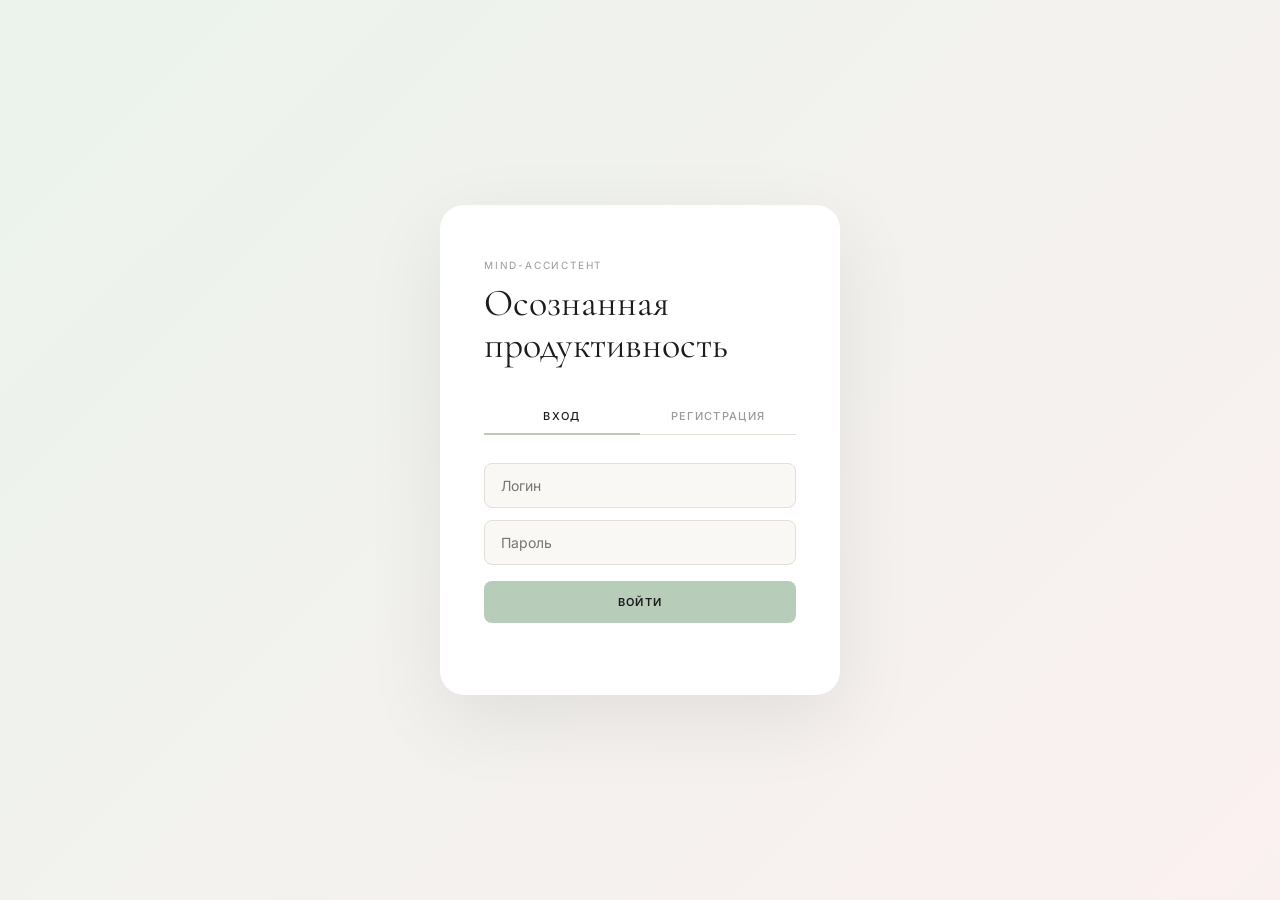
==== commit 579b26ee: "Add files via upload" ====
--- a/index.html
+++ b/index.html
@@ -4,26 +4,27 @@
 <meta charset="UTF-8">
 <meta name="viewport" content="width=device-width, initial-scale=1.0, maximum-scale=1">
 <title>Mind-ассистент | Осознанная продуктивность</title>
-<link href="https://fonts.googleapis.com/css2?family=Unbounded:wght@300;400;700;900&family=Inter:opsz,wght@14..32,300;400;500;600&display=swap" rel="stylesheet">
+<link href="https://fonts.googleapis.com/css2?family=Cormorant+Garamond:ital,wght@0,300;0,400;0,500;1,300;1,400&family=Inter:opsz,wght@14..32,300;400;500;600&display=swap" rel="stylesheet">
 <style>
 :root {
-  --orange:       #F4601A;
-  --orange-deep:  #D94E0A;
-  --orange-bright:#FF7A35;
-  --orange-pale:  #FFF0E8;
-  --orange-glow:  rgba(244,96,26,0.18);
-  --cream:        #FDFAF7;
-  --white:        #FFFFFF;
-  --ink:          #1A0A00;
-  --ink-mid:      #5C3520;
-  --ink-soft:     #B07050;
-  --border:       #F0DDD0;
-  --sidebar-bg:   #F4601A;
-  --sidebar-txt:  #FFFFFF;
-  --sidebar-sub:  rgba(255,255,255,0.6);
-  --r: 16px;
-  --r-sm: 10px;
-  --shadow: 0 2px 24px rgba(244,96,26,0.10);
+  --green:       #B8CCBA;
+  --green-light: #D4E6D6;
+  --green-pale:  #EBF3EC;
+  --pink:        #E0BCBC;
+  --pink-light:  #EED4D4;
+  --pink-pale:   #FAF0F0;
+  --cream:       #FAF8F5;
+  --white:       #FFFFFF;
+  --ink:         #1C1C1C;
+  --ink-mid:     #5A5A5A;
+  --ink-soft:    #9A9A9A;
+  --border:      #E4DED8;
+  --sidebar-bg:  #2A2E2A;
+  --sidebar-txt: #E8EDE8;
+  --sidebar-sub: #7A8A7A;
+  --r: 14px;
+  --r-sm: 8px;
+  --shadow: 0 2px 20px rgba(0,0,0,0.06);
 }
 *,*::before,*::after{box-sizing:border-box;margin:0;padding:0}
 html{height:100%}
@@ -32,362 +33,152 @@
 .screen{min-height:100dvh}
 
 /* AUTH */
-.auth-screen{
-  display:flex;align-items:center;justify-content:center;
-  min-height:100dvh;padding:24px;
-  background: linear-gradient(145deg,#FFF0E8 0%,#FFD5B8 40%,#F4601A 100%);
-  position:relative;overflow:hidden;
-}
-.auth-screen::before{
-  content:'MIND';
-  position:absolute;top:-30px;right:-20px;
-  font-family:'Unbounded',sans-serif;font-weight:900;font-size:220px;
-  color:rgba(244,96,26,0.12);line-height:1;pointer-events:none;
-  letter-spacing:-0.05em;
-}
-.auth-card{
-  background:rgba(255,255,255,0.88);
-  backdrop-filter:blur(20px);
-  -webkit-backdrop-filter:blur(20px);
-  border-radius:24px;padding:52px 44px;
-  width:100%;max-width:420px;
-  box-shadow:0 32px 80px rgba(244,96,26,0.20),0 4px 16px rgba(0,0,0,0.06);
-  border:1px solid rgba(255,255,255,0.6);
-}
-.auth-eyebrow{
-  font-family:'Unbounded',sans-serif;
-  font-size:8px;letter-spacing:0.22em;text-transform:uppercase;
-  color:var(--orange);margin-bottom:14px;font-weight:700;
-}
-.auth-card h1{
-  font-family:'Unbounded',sans-serif;font-size:30px;font-weight:900;
-  line-height:1.05;margin-bottom:36px;color:var(--ink);
-  text-transform:uppercase;letter-spacing:-0.02em;
-}
-.auth-tabs{display:flex;gap:4px;margin-bottom:28px;background:var(--orange-pale);border-radius:var(--r-sm);padding:4px}
-.auth-tab{
-  flex:1;padding:9px 0;border:none;
-  background:transparent;border-radius:7px;
-  font-family:'Unbounded',sans-serif;font-size:8px;
-  letter-spacing:0.14em;text-transform:uppercase;font-weight:700;
-  color:var(--ink-soft);cursor:pointer;transition:all .18s;
-}
-.auth-tab.active{background:var(--orange);color:#fff;box-shadow:0 2px 8px rgba(244,96,26,0.35)}
+.auth-screen{display:flex;align-items:center;justify-content:center;min-height:100dvh;background:linear-gradient(135deg,var(--green-pale) 0%,var(--pink-pale) 100%);padding:24px}
+.auth-card{background:var(--white);border-radius:24px;padding:52px 44px;width:100%;max-width:400px;box-shadow:0 24px 80px rgba(0,0,0,0.08)}
+.auth-eyebrow{font-size:10px;letter-spacing:0.18em;text-transform:uppercase;color:var(--ink-soft);margin-bottom:10px}
+.auth-card h1{font-family:'Cormorant Garamond',serif;font-size:38px;font-weight:400;line-height:1.1;margin-bottom:32px}
+.auth-tabs{display:flex;border-bottom:1.5px solid var(--border);margin-bottom:28px}
+.auth-tab{flex:1;padding:10px 0;border:none;background:transparent;font-family:'Inter',sans-serif;font-size:11px;letter-spacing:0.12em;text-transform:uppercase;font-weight:500;color:var(--ink-soft);cursor:pointer;border-bottom:2px solid transparent;margin-bottom:-1.5px;transition:all .18s}
+.auth-tab.active{color:var(--ink);border-bottom-color:var(--green)}
 .auth-form{display:none;flex-direction:column;gap:12px}
 .auth-form.active{display:flex}
-.auth-form input{
-  padding:14px 18px;border:1.5px solid var(--border);
-  border-radius:var(--r-sm);font-size:14px;font-family:'Inter',sans-serif;
-  background:var(--cream);color:var(--ink);outline:none;
-  transition:border-color .15s,background .15s;
-}
-.auth-form input:focus{border-color:var(--orange);background:var(--white)}
-.auth-form button{
-  margin-top:4px;padding:16px;
-  background:var(--orange);color:#fff;border:none;
-  border-radius:var(--r-sm);font-size:9px;font-family:'Unbounded',sans-serif;
-  font-weight:700;letter-spacing:0.14em;text-transform:uppercase;
-  cursor:pointer;transition:background .18s,transform .1s;
-}
-.auth-form button:hover{background:var(--orange-deep);transform:translateY(-1px)}
-.auth-error{font-size:12px;color:#C04030;min-height:14px;margin-top:-6px}
+.auth-form input{padding:13px 16px;border:1.5px solid var(--border);border-radius:var(--r-sm);font-size:14px;font-family:'Inter',sans-serif;background:var(--cream);color:var(--ink);outline:none;transition:border-color .15s,background .15s}
+.auth-form input:focus{border-color:var(--green);background:var(--white)}
+.auth-form button{margin-top:4px;padding:14px;background:var(--green);color:var(--ink);border:none;border-radius:var(--r-sm);font-size:11px;font-family:'Inter',sans-serif;font-weight:600;letter-spacing:0.12em;text-transform:uppercase;cursor:pointer;transition:background .18s}
+.auth-form button:hover{background:var(--green-light)}
+.auth-error{font-size:12px;color:#B85555;min-height:14px;margin-top:-6px}
 
 /* SETUP */
-.setup-screen{
-  display:flex;align-items:center;justify-content:center;
-  min-height:100dvh;padding:24px;
-  background:linear-gradient(135deg,#FFD5B8 0%,#F4601A 100%);
-}
-.setup-card{
-  background:rgba(255,255,255,0.92);backdrop-filter:blur(20px);
-  -webkit-backdrop-filter:blur(20px);
-  border-radius:24px;padding:52px 44px;width:100%;max-width:400px;
-  box-shadow:0 32px 80px rgba(244,96,26,0.22);text-align:center;
-}
-.setup-icon{font-size:48px;display:block;margin-bottom:20px}
-.setup-card h2{
-  font-family:'Unbounded',sans-serif;font-size:24px;font-weight:900;
-  margin-bottom:10px;line-height:1.1;text-transform:uppercase;
-  letter-spacing:-0.01em;color:var(--ink);
-}
+.setup-screen{display:flex;align-items:center;justify-content:center;min-height:100dvh;background:linear-gradient(135deg,var(--pink-pale) 0%,var(--green-pale) 100%);padding:24px}
+.setup-card{background:var(--white);border-radius:24px;padding:52px 44px;width:100%;max-width:400px;box-shadow:0 24px 80px rgba(0,0,0,0.08);text-align:center}
+.setup-icon{font-size:40px;display:block;margin-bottom:20px}
+.setup-card h2{font-family:'Cormorant Garamond',serif;font-size:32px;font-weight:400;margin-bottom:8px;line-height:1.15}
 .setup-card>p{color:var(--ink-soft);font-size:13px;margin-bottom:28px}
-.setup-card .time-label{
-  display:block;text-align:left;
-  font-family:'Unbounded',sans-serif;
-  font-size:8px;letter-spacing:0.14em;text-transform:uppercase;
-  font-weight:700;color:var(--orange);margin-bottom:8px;margin-top:18px;
-}
-.setup-card input[type=text],.setup-card input[type=time]{
-  display:block;width:100%;padding:14px 16px;
-  border:1.5px solid var(--border);border-radius:var(--r-sm);
-  font-size:15px;font-family:'Inter',sans-serif;
-  background:var(--cream);color:var(--ink);outline:none;
-  transition:border-color .15s;-webkit-appearance:none;appearance:none;
-}
-.setup-card input:focus{border-color:var(--orange);background:var(--white)}
-.setup-btn{
-  display:block;width:100%;margin-top:28px;padding:16px;
-  background:var(--orange);color:#fff;border:none;
-  border-radius:var(--r-sm);font-size:9px;font-family:'Unbounded',sans-serif;
-  font-weight:700;letter-spacing:0.14em;text-transform:uppercase;
-  cursor:pointer;transition:background .15s,transform .1s;
-  -webkit-tap-highlight-color:transparent;touch-action:manipulation;
-}
-.setup-btn:hover{background:var(--orange-deep);transform:translateY(-1px)}
-.setup-btn:active{opacity:.85}
+.setup-card .time-label{display:block;text-align:left;font-size:10px;letter-spacing:0.14em;text-transform:uppercase;font-weight:600;color:var(--ink-soft);margin-bottom:8px;margin-top:18px}
+.setup-card input[type=text],.setup-card input[type=time]{display:block;width:100%;padding:13px 16px;border:1.5px solid var(--border);border-radius:var(--r-sm);font-size:15px;font-family:'Inter',sans-serif;background:var(--cream);color:var(--ink);outline:none;transition:border-color .15s;-webkit-appearance:none;appearance:none}
+.setup-card input:focus{border-color:var(--green);background:var(--white)}
+.setup-btn{display:block;width:100%;margin-top:28px;padding:15px;background:var(--sidebar-bg);color:var(--sidebar-txt);border:none;border-radius:var(--r-sm);font-size:11px;font-family:'Inter',sans-serif;font-weight:600;letter-spacing:0.14em;text-transform:uppercase;cursor:pointer;-webkit-tap-highlight-color:transparent;touch-action:manipulation;transition:opacity .15s}
+.setup-btn:hover{opacity:.85}
+.setup-btn:active{opacity:.7}
 
 /* MAIN APP */
 .main-app{display:flex;min-height:100dvh}
 
 /* SIDEBAR */
-.sidebar{
-  width:230px;flex-shrink:0;
-  background:var(--orange);
-  display:flex;flex-direction:column;padding:40px 24px;
-  position:fixed;top:0;left:0;bottom:0;z-index:10;
-}
-.logo{margin-bottom:52px}
-.logo-wordmark{
-  font-family:'Unbounded',sans-serif;font-size:26px;font-weight:900;
-  color:#fff;letter-spacing:-0.02em;line-height:1;
-  text-transform:uppercase;
-}
-.logo-sub{
-  font-family:'Unbounded',sans-serif;
-  font-size:7px;letter-spacing:0.22em;text-transform:uppercase;
-  color:rgba(255,255,255,0.55);margin-top:7px;font-weight:400;
-}
-.nav{display:flex;flex-direction:column;gap:3px;flex:1}
-.nav-link{
-  display:flex;align-items:center;gap:10px;padding:12px 14px;
-  border-radius:var(--r-sm);
-  font-family:'Unbounded',sans-serif;
-  font-size:8px;font-weight:700;letter-spacing:0.14em;text-transform:uppercase;
-  color:rgba(255,255,255,0.55);text-decoration:none;cursor:pointer;
-  transition:all .15s;
-}
-.nav-link:hover{color:#fff;background:rgba(255,255,255,0.12)}
-.nav-link.active{color:#fff;background:rgba(255,255,255,0.2)}
-.sidebar-bottom{padding-top:24px;border-top:1px solid rgba(255,255,255,0.18)}
+.sidebar{width:220px;flex-shrink:0;background:var(--sidebar-bg);display:flex;flex-direction:column;padding:36px 24px;position:fixed;top:0;left:0;bottom:0;z-index:10}
+.logo{margin-bottom:48px}
+.logo-wordmark{font-family:'Cormorant Garamond',serif;font-size:22px;font-weight:300;color:var(--sidebar-txt);letter-spacing:0.04em;line-height:1.2}
+.logo-sub{font-size:9px;letter-spacing:0.18em;text-transform:uppercase;color:var(--sidebar-sub);margin-top:4px}
+.nav{display:flex;flex-direction:column;gap:2px;flex:1}
+.nav-link{display:flex;align-items:center;gap:10px;padding:10px 12px;border-radius:var(--r-sm);font-size:10px;font-weight:600;letter-spacing:0.12em;text-transform:uppercase;color:var(--sidebar-sub);text-decoration:none;cursor:pointer;transition:all .15s}
+.nav-link::before{content:'';width:4px;height:4px;border-radius:50%;background:var(--green);opacity:0;transition:opacity .15s;flex-shrink:0}
+.nav-link:hover{color:var(--sidebar-txt)}
+.nav-link.active{color:var(--sidebar-txt)}
+.nav-link.active::before{opacity:1}
+.sidebar-bottom{padding-top:24px;border-top:1px solid rgba(255,255,255,0.07)}
 .user-chip{display:flex;align-items:center;gap:10px;margin-bottom:14px}
-.user-ava{
-  width:32px;height:32px;border-radius:50%;
-  background:rgba(255,255,255,0.25);border:2px solid rgba(255,255,255,0.5);
-  display:flex;align-items:center;justify-content:center;
-  font-family:'Unbounded',sans-serif;font-size:12px;font-weight:700;
-  color:#fff;flex-shrink:0;
-}
-.user-name-txt{font-size:13px;font-weight:500;color:#fff;overflow:hidden;text-overflow:ellipsis;white-space:nowrap}
-.logout-btn{
-  width:100%;padding:10px;background:rgba(255,255,255,0.15);
-  border:1px solid rgba(255,255,255,0.3);border-radius:var(--r-sm);
-  color:rgba(255,255,255,0.7);
-  font-family:'Unbounded',sans-serif;font-size:7px;
-  font-weight:700;letter-spacing:0.16em;text-transform:uppercase;
-  cursor:pointer;transition:all .15s;
-}
-.logout-btn:hover{background:rgba(255,255,255,0.25);color:#fff}
-.daily-reminder{margin-top:14px;font-size:11px;color:rgba(255,255,255,0.55);line-height:1.6;font-style:italic}
+.user-ava{width:30px;height:30px;border-radius:50%;background:var(--green);display:flex;align-items:center;justify-content:center;font-size:12px;font-weight:700;color:var(--sidebar-bg);flex-shrink:0}
+.user-name-txt{font-size:13px;font-weight:500;color:var(--sidebar-txt);overflow:hidden;text-overflow:ellipsis;white-space:nowrap}
+.logout-btn{width:100%;padding:9px;background:transparent;border:1px solid rgba(255,255,255,0.1);border-radius:var(--r-sm);color:var(--sidebar-sub);font-size:9px;font-family:'Inter',sans-serif;font-weight:600;letter-spacing:0.14em;text-transform:uppercase;cursor:pointer;transition:all .15s}
+.logout-btn:hover{border-color:rgba(255,255,255,0.25);color:var(--sidebar-txt)}
+.daily-reminder{margin-top:16px;font-size:11px;color:var(--sidebar-sub);line-height:1.6;font-style:italic}
 
 /* MAIN CONTENT */
-.main-content{margin-left:230px;flex:1;padding:52px 56px;min-width:0}
+.main-content{margin-left:220px;flex:1;padding:52px 56px;min-width:0}
 
 /* PAGE HEADER */
-.page-header{margin-bottom:36px;display:flex;align-items:flex-end;justify-content:space-between;border-bottom:2px solid var(--border);padding-bottom:24px}
-.page-eyebrow{
-  font-family:'Unbounded',sans-serif;
-  font-size:8px;letter-spacing:0.22em;text-transform:uppercase;
-  color:var(--orange);margin-bottom:10px;font-weight:700;
-}
-.page-header h2{
-  font-family:'Unbounded',sans-serif;font-size:36px;font-weight:900;
-  line-height:1;color:var(--ink);text-transform:uppercase;
-  letter-spacing:-0.02em;
-}
-.greeting{font-size:13px;color:var(--ink-soft);text-align:right;line-height:1.6}
-.greeting-name{color:var(--orange);font-weight:700;font-family:'Unbounded',sans-serif;font-size:12px}
+.page-header{margin-bottom:40px;display:flex;align-items:flex-end;justify-content:space-between;border-bottom:1px solid var(--border);padding-bottom:24px}
+.page-eyebrow{font-size:10px;letter-spacing:0.18em;text-transform:uppercase;color:var(--ink-soft);margin-bottom:8px}
+.page-header h2{font-family:'Cormorant Garamond',serif;font-size:42px;font-weight:400;line-height:1;color:var(--ink)}
+.greeting{font-size:13px;color:var(--ink-soft);text-align:right;line-height:1.5}
+.greeting-name{color:var(--ink);font-weight:500}
 
 /* PROGRESS */
-.progress-block{background:var(--white);border-radius:var(--r);padding:22px 24px;margin-bottom:24px;box-shadow:var(--shadow);border:1px solid var(--border)}
-.progress-label{display:flex;justify-content:space-between;
-  font-family:'Unbounded',sans-serif;
-  font-size:8px;font-weight:700;letter-spacing:0.14em;text-transform:uppercase;
-  color:var(--ink-soft);margin-bottom:12px}
-.progress-label span:last-child{color:var(--orange)}
-.progress-bar-bg{height:6px;background:var(--orange-pale);border-radius:99px;overflow:hidden}
-.progress-bar-fill{height:100%;background:linear-gradient(90deg,var(--orange-bright),var(--orange-deep));border-radius:99px;transition:width .4s ease}
+.progress-block{background:var(--white);border-radius:var(--r);padding:20px 24px;margin-bottom:24px;box-shadow:var(--shadow)}
+.progress-label{display:flex;justify-content:space-between;font-size:9px;font-weight:600;letter-spacing:0.14em;text-transform:uppercase;color:var(--ink-soft);margin-bottom:10px}
+.progress-bar-bg{height:4px;background:var(--green-pale);border-radius:99px;overflow:hidden}
+.progress-bar-fill{height:100%;background:linear-gradient(90deg,var(--green),var(--pink));border-radius:99px;transition:width .4s ease}
 
 /* TASKS */
-.tasks-list{display:flex;flex-direction:column;gap:12px;margin-bottom:20px}
-.task-card{
-  background:var(--white);border:1.5px solid var(--border);
-  border-radius:var(--r);padding:22px 24px;
-  box-shadow:var(--shadow);transition:border-color .2s,box-shadow .2s;
-}
-.task-card:hover{border-color:var(--orange-bright);box-shadow:0 4px 24px rgba(244,96,26,0.12)}
-.task-card.completed{background:var(--orange-pale);border-color:var(--orange)}
+.tasks-list{display:flex;flex-direction:column;gap:10px;margin-bottom:20px}
+.task-card{background:var(--white);border:1px solid var(--border);border-radius:var(--r);padding:20px 22px;box-shadow:var(--shadow);transition:border-color .2s}
+.task-card.completed{background:var(--green-pale);border-color:var(--green)}
 .task-card.completed .task-title{text-decoration:line-through;color:var(--ink-soft)}
 .task-header{display:flex;align-items:center;gap:14px}
-.task-check{
-  width:20px;height:20px;cursor:pointer;flex-shrink:0;
-  accent-color:var(--orange);
-}
-.task-title{flex:1;font-size:14px;font-weight:500;color:var(--ink)}
-.delete-task-btn{background:none;border:none;color:var(--border);cursor:pointer;font-size:16px;padding:4px;border-radius:6px;transition:color .15s;line-height:1}
-.delete-task-btn:hover{color:#C04030}
-.task-reward-input{
-  display:block;width:100%;margin-top:14px;padding:10px 14px;
-  border:1.5px solid var(--border);border-radius:var(--r-sm);
-  font-size:12px;font-family:'Inter',sans-serif;
-  color:var(--ink);background:var(--cream);outline:none;
-  transition:border-color .15s,background .15s;
-}
-.task-reward-input:focus{border-color:var(--orange);background:var(--white)}
-.task-reward-input.has-value{background:var(--orange-pale);border-color:var(--orange)}
+.task-check{width:18px;height:18px;accent-color:var(--green);cursor:pointer;flex-shrink:0}
+.task-title{flex:1;font-size:14px;font-weight:500}
+.delete-task-btn{background:none;border:none;color:var(--border);cursor:pointer;font-size:16px;padding:4px;border-radius:4px;transition:color .15s;line-height:1}
+.delete-task-btn:hover{color:#C05050}
+.task-reward-input{display:block;width:100%;margin-top:14px;padding:10px 14px;border:1.5px solid var(--border);border-radius:var(--r-sm);font-size:12px;font-family:'Inter',sans-serif;color:var(--ink);background:var(--cream);outline:none;transition:border-color .15s,background .15s}
+.task-reward-input:focus{border-color:var(--pink);background:var(--white)}
+.task-reward-input.has-value{background:var(--pink-pale);border-color:var(--pink)}
 
 /* ADD TASK */
 .add-task-form{display:flex;gap:10px;margin-top:8px}
-.add-task-form input{
-  flex:1;padding:14px 18px;border:1.5px solid var(--border);
-  border-radius:var(--r-sm);font-size:14px;font-family:'Inter',sans-serif;
-  background:var(--white);color:var(--ink);outline:none;
-  transition:border-color .15s;box-shadow:var(--shadow);
-}
-.add-task-form input:focus{border-color:var(--orange)}
+.add-task-form input{flex:1;padding:12px 16px;border:1.5px solid var(--border);border-radius:var(--r-sm);font-size:14px;font-family:'Inter',sans-serif;background:var(--white);color:var(--ink);outline:none;transition:border-color .15s;box-shadow:var(--shadow)}
+.add-task-form input:focus{border-color:var(--green)}
 .add-task-form input:disabled{opacity:.35}
-.add-task-form button{
-  padding:14px 22px;background:var(--orange);color:#fff;border:none;
-  border-radius:var(--r-sm);
-  font-family:'Unbounded',sans-serif;font-size:8px;font-weight:700;
-  letter-spacing:0.12em;text-transform:uppercase;cursor:pointer;
-  white-space:nowrap;transition:background .15s,transform .1s;
-}
-.add-task-form button:hover{background:var(--orange-deep);transform:translateY(-1px)}
-.add-task-form button:disabled{opacity:.35;cursor:not-allowed;transform:none}
-.task-limit-note{
-  text-align:center;font-size:11px;color:var(--ink-soft);
-  margin-top:12px;letter-spacing:0.04em;
-}
-.task-limit-warn{color:#C04030;font-weight:600}
+.add-task-form button{padding:12px 20px;background:var(--sidebar-bg);color:var(--sidebar-txt);border:none;border-radius:var(--r-sm);font-size:10px;font-weight:600;font-family:'Inter',sans-serif;letter-spacing:0.12em;text-transform:uppercase;cursor:pointer;white-space:nowrap;transition:opacity .15s}
+.add-task-form button:hover{opacity:.82}
+.add-task-form button:disabled{opacity:.35;cursor:not-allowed}
+.task-limit-note{text-align:center;font-size:11px;color:var(--ink-soft);margin-top:12px;letter-spacing:0.04em}
+.task-limit-warn{color:#B85555}
 
 /* EMPTY */
-.empty-state{
-  text-align:center;padding:72px 40px;
-  background:var(--white);border-radius:var(--r);
-  box-shadow:var(--shadow);margin-bottom:20px;
-  border:1.5px solid var(--border);
-}
-.empty-emoji{font-size:52px;display:block;margin-bottom:18px}
-.empty-state p{color:var(--ink-soft);font-size:13px;margin-bottom:6px}
-.empty-state p:first-of-type{
-  font-family:'Unbounded',sans-serif;font-size:20px;
-  font-weight:900;color:var(--ink);margin-bottom:10px;
-  text-transform:uppercase;letter-spacing:-0.01em;
-}
+.empty-state{text-align:center;padding:64px 40px;background:var(--white);border-radius:var(--r);box-shadow:var(--shadow);margin-bottom:20px}
+.empty-emoji{font-size:48px;display:block;margin-bottom:16px}
+.empty-state p{color:var(--ink-soft);font-size:13px;margin-bottom:4px}
+.empty-state p:first-of-type{font-family:'Cormorant Garamond',serif;font-size:22px;color:var(--ink);margin-bottom:8px}
 
 /* STATS */
-.stats-grid{display:grid;grid-template-columns:repeat(auto-fill,minmax(140px,1fr));gap:14px;margin-bottom:24px}
-.stat-card{
-  background:var(--white);border-radius:var(--r);padding:28px 20px;
-  box-shadow:var(--shadow);text-align:center;
-  border:1.5px solid var(--border);transition:border-color .2s,transform .2s;
-}
-.stat-card:hover{border-color:var(--orange);transform:translateY(-2px)}
-.stat-number{
-  font-family:'Unbounded',sans-serif;font-size:42px;font-weight:900;
-  color:var(--orange);line-height:1;margin-bottom:10px;
-  letter-spacing:-0.03em;
-}
-.stat-label{
-  font-family:'Unbounded',sans-serif;
-  font-size:7px;color:var(--ink-soft);text-transform:uppercase;
-  letter-spacing:0.16em;font-weight:700;
-}
+.stats-grid{display:grid;grid-template-columns:repeat(auto-fill,minmax(130px,1fr));gap:12px;margin-bottom:24px}
+.stat-card{background:var(--white);border-radius:var(--r);padding:24px 18px;box-shadow:var(--shadow);text-align:center}
+.stat-number{font-family:'Cormorant Garamond',serif;font-size:40px;font-weight:400;color:var(--ink);line-height:1;margin-bottom:8px}
+.stat-label{font-size:9px;color:var(--ink-soft);text-transform:uppercase;letter-spacing:0.14em;font-weight:600}
 
 /* REWARDS */
-.rewards-list{display:flex;flex-direction:column;gap:14px}
-.reward-item{
-  background:var(--white);border:1.5px solid var(--border);
-  border-radius:var(--r);padding:24px;box-shadow:var(--shadow);
-  transition:border-color .2s;
-}
-.reward-item:hover{border-color:var(--orange-bright)}
-.reward-item.claimed{background:var(--orange-pale);border-color:var(--orange)}
-.reward-task-name{font-size:15px;font-weight:700;margin-bottom:8px;color:var(--ink)}
-.reward-status-badge{
-  display:inline-block;font-family:'Unbounded',sans-serif;
-  font-size:7px;padding:4px 12px;border-radius:20px;
-  font-weight:700;letter-spacing:0.12em;text-transform:uppercase;margin-bottom:16px;
-}
-.badge-done{background:var(--orange);color:#fff}
-.badge-pending{background:var(--orange-pale);color:var(--orange)}
-.reward-value{
-  font-size:13px;padding:12px 16px;
-  background:var(--cream);border-radius:var(--r-sm);
-  margin-bottom:16px;color:var(--ink-mid);
-  border:1px solid var(--border);
-}
-.reward-claim-label{display:flex;align-items:center;gap:10px;cursor:pointer;font-size:13px;font-weight:600;color:var(--ink)}
-.reward-claim-check{width:18px;height:18px;accent-color:var(--orange);cursor:pointer}
+.rewards-list{display:flex;flex-direction:column;gap:12px}
+.reward-item{background:var(--white);border:1px solid var(--border);border-radius:var(--r);padding:22px 24px;box-shadow:var(--shadow)}
+.reward-item.claimed{background:var(--green-pale);border-color:var(--green)}
+.reward-task-name{font-size:15px;font-weight:600;margin-bottom:6px}
+.reward-status-badge{display:inline-block;font-size:9px;padding:3px 10px;border-radius:20px;font-weight:700;letter-spacing:0.1em;text-transform:uppercase;margin-bottom:14px}
+.badge-done{background:var(--green-light);color:#2E6040}
+.badge-pending{background:var(--pink-light);color:#8B4040}
+.reward-value{font-size:13px;padding:12px 14px;background:var(--cream);border-radius:var(--r-sm);margin-bottom:14px;color:var(--ink-mid)}
+.reward-claim-label{display:flex;align-items:center;gap:10px;cursor:pointer;font-size:13px;font-weight:500}
+.reward-claim-check{width:17px;height:17px;accent-color:var(--green);cursor:pointer}
 
 /* REST */
-.rest-card{
-  background:var(--white);border-radius:var(--r);
-  padding:72px 56px;box-shadow:var(--shadow);text-align:center;
-  border:1.5px solid var(--border);
-}
-.rest-tip-label{
-  font-family:'Unbounded',sans-serif;
-  font-size:8px;letter-spacing:0.22em;text-transform:uppercase;
-  color:var(--orange);margin-bottom:24px;font-weight:700;
-}
-.rest-quote{
-  font-family:'Unbounded',sans-serif;font-size:24px;font-weight:900;
-  color:var(--ink);margin:0 auto 28px;max-width:480px;
-  line-height:1.25;text-transform:uppercase;letter-spacing:-0.02em;
-}
-.rest-sub{font-size:13px;color:var(--ink-soft);line-height:1.8;margin-bottom:44px}
-.rest-deco{display:flex;justify-content:center;gap:10px}
-.rest-dot{width:8px;height:8px;border-radius:50%}
-.rest-dot:nth-child(1){background:var(--orange)}
-.rest-dot:nth-child(2){background:var(--orange-bright)}
-.rest-dot:nth-child(3){background:var(--orange-pale);border:2px solid var(--orange)}
+.rest-card{background:var(--white);border-radius:var(--r);padding:64px 48px;box-shadow:var(--shadow);text-align:center}
+.rest-tip-label{font-size:9px;letter-spacing:0.18em;text-transform:uppercase;color:var(--ink-soft);margin-bottom:24px}
+.rest-quote{font-family:'Cormorant Garamond',serif;font-size:32px;font-style:italic;font-weight:300;color:var(--ink);margin:0 auto 28px;max-width:480px;line-height:1.4}
+.rest-sub{font-size:13px;color:var(--ink-soft);line-height:1.8;margin-bottom:40px}
+.rest-deco{display:flex;justify-content:center;gap:8px}
+.rest-dot{width:6px;height:6px;border-radius:50%}
+.rest-dot:nth-child(1){background:var(--green)}
+.rest-dot:nth-child(2){background:var(--pink)}
+.rest-dot:nth-child(3){background:var(--green-light)}
 
 /* NOTIF PROMPT */
-.notification-prompt{
-  position:fixed;bottom:24px;left:50%;transform:translateX(-50%);
-  z-index:100;width:calc(100% - 48px);max-width:420px;
-}
-.notification-card{
-  background:var(--orange);color:#fff;border-radius:var(--r);
-  padding:20px 24px;box-shadow:0 12px 48px rgba(244,96,26,0.35);
-  display:flex;flex-wrap:wrap;align-items:center;gap:12px;
-}
+.notification-prompt{position:fixed;bottom:24px;left:50%;transform:translateX(-50%);z-index:100;width:calc(100% - 48px);max-width:420px}
+.notification-card{background:var(--sidebar-bg);color:var(--sidebar-txt);border-radius:var(--r);padding:20px 24px;box-shadow:0 12px 48px rgba(0,0,0,0.3);display:flex;flex-wrap:wrap;align-items:center;gap:12px}
 .notification-card p{flex:1;font-size:13px;min-width:160px}
-.notification-card button{
-  padding:9px 18px;border-radius:var(--r-sm);
-  font-family:'Unbounded',sans-serif;font-size:8px;font-weight:700;
-  letter-spacing:0.1em;text-transform:uppercase;cursor:pointer;
-  border:none;transition:opacity .15s;
-}
-#allowNotificationsBtn{background:#fff;color:var(--orange)}
-#denyNotificationsBtn{background:rgba(255,255,255,0.2);color:rgba(255,255,255,0.8);border:1px solid rgba(255,255,255,0.3)!important}
-
-/* MOBILE */
+.notification-card button{padding:9px 16px;border-radius:var(--r-sm);font-size:10px;font-weight:700;letter-spacing:0.1em;text-transform:uppercase;cursor:pointer;font-family:'Inter',sans-serif;border:none;transition:opacity .15s}
+#allowNotificationsBtn{background:var(--green);color:var(--ink)}
+#denyNotificationsBtn{background:transparent;color:var(--sidebar-sub);border:1px solid rgba(255,255,255,0.12)!important}
+
+/* MOBILE TOPBAR */
 .mobile-topbar{display:none!important}
 .mobile-topbar-user{display:flex;align-items:center;gap:10px}
-.mobile-topbar-name{font-size:13px;font-weight:500;color:#fff}
-.mobile-logout-btn{
-  padding:7px 14px;background:rgba(255,255,255,0.2);
-  border:1px solid rgba(255,255,255,0.3);border-radius:var(--r-sm);
-  color:rgba(255,255,255,0.8);font-family:'Unbounded',sans-serif;font-size:7px;
-  font-weight:700;letter-spacing:0.12em;text-transform:uppercase;
-  cursor:pointer;transition:all .15s;
-}
+.mobile-topbar-name{font-size:13px;font-weight:500;color:var(--sidebar-txt)}
+.mobile-logout-btn{padding:7px 14px;background:transparent;border:1px solid rgba(255,255,255,0.15);border-radius:var(--r-sm);color:var(--sidebar-sub);font-size:9px;font-family:'Inter',sans-serif;font-weight:600;letter-spacing:0.12em;text-transform:uppercase;cursor:pointer;transition:all .15s}
+.mobile-logout-btn:hover{color:var(--sidebar-txt)}
+
+/* MOBILE HEADER */
 .mobile-header{display:none!important}
-.mobile-logo{font-family:'Unbounded',sans-serif;font-size:18px;font-weight:900;text-transform:uppercase}
+.mobile-logo{font-family:'Cormorant Garamond',serif;font-size:20px;font-weight:300;letter-spacing:0.04em}
 .hamburger{width:32px;height:32px;background:transparent;border:none;cursor:pointer;display:flex;flex-direction:column;justify-content:center;gap:5px;padding:4px}
-.hamburger span{display:block;height:1.5px;background:#fff;border-radius:2px}
+.hamburger span{display:block;height:1.5px;background:var(--sidebar-txt);border-radius:2px}
 .sidebar-overlay{display:none;position:fixed;inset:0;background:rgba(0,0,0,0.45);z-index:30}
 .sidebar-overlay.open{display:block}
 .mobile-bottom-nav{display:none}
@@ -395,35 +186,19 @@
 @media(max-width:768px){
   .sidebar{display:none!important}
   .sidebar-overlay{display:none!important}
-  .main-content{margin-left:0!important;padding:24px 20px 100px;width:100%}
+  .main-content{margin-left:0!important;padding:20px 20px 100px;width:100%}
+
   .page-header{flex-direction:column;align-items:flex-start;gap:8px}
   .greeting{text-align:left}
-  .page-header h2{font-size:26px}
+  .page-header h2{font-size:32px}
   .stats-grid{grid-template-columns:repeat(2,1fr)}
   .add-task-form{flex-direction:column}
   .add-task-form button{width:100%}
   .auth-card,.setup-card{padding:36px 24px}
-  .auth-card h1{font-size:24px}
-  .rest-card{padding:48px 24px}
-  .rest-quote{font-size:20px}
-  .mobile-bottom-nav{
-    display:flex;position:fixed;bottom:0;left:0;right:0;
-    background:var(--orange);padding:10px 0 max(12px,env(safe-area-inset-bottom));
-    justify-content:space-around;z-index:20;
-    border-top:1px solid rgba(255,255,255,0.2);
-  }
-  .mobile-nav-btn{
-    display:flex;flex-direction:column;align-items:center;gap:3px;
-    background:none;border:none;cursor:pointer;
-    color:rgba(255,255,255,0.55);
-    font-family:'Unbounded',sans-serif;font-size:7px;font-weight:700;
-    letter-spacing:0.1em;text-transform:uppercase;padding:4px 12px;
-    -webkit-tap-highlight-color:transparent;touch-action:manipulation;
-    transition:color .15s;
-  }
-  .mobile-nav-btn .nav-icon{font-size:20px;margin-bottom:2px}
-  .mobile-nav-btn.active{color:#fff}
-  .auth-screen::before{font-size:130px;top:-10px;right:-10px;}
+  .mobile-bottom-nav{display:flex;position:fixed;bottom:0;left:0;right:0;background:var(--sidebar-bg);padding:8px 0 max(10px,env(safe-area-inset-bottom));justify-content:space-around;z-index:20;border-top:1px solid rgba(255,255,255,0.06)}
+  .mobile-nav-btn{display:flex;flex-direction:column;align-items:center;gap:3px;background:none;border:none;cursor:pointer;color:var(--sidebar-sub);font-family:'Inter',sans-serif;font-size:9px;font-weight:600;letter-spacing:0.1em;text-transform:uppercase;padding:4px 12px;-webkit-tap-highlight-color:transparent;touch-action:manipulation;transition:color .15s}
+  .mobile-nav-btn .nav-icon{font-size:20px;margin-bottom:1px}
+  .mobile-nav-btn.active{color:var(--green)}
 }
 </style>
 </head>
@@ -573,12 +348,14 @@
   return true;
 }
 
+// ONBOARDING — только при первой регистрации
 function afterLogin(){
   if(!currentUser.name) showScreen('nameSetupScreen');
   else if(!currentUser.isProfileSetup) showScreen('notificationsSetupScreen');
   else startMainApp();
 }
 
+// NOTIFICATIONS
 function requestNotifications(){
   Notification.requestPermission().then(function(p){
     if(p === 'granted') scheduleNotifications();
@@ -599,6 +376,7 @@
   at(currentUser.notificationTimeEvening, 'Время отдохнуть!', currentUser.name + ', ты отлично поработала!');
 }
 
+// TASKS
 var MAX = 3;
 
 function addTask(title){
@@ -642,6 +420,7 @@
   var d = document.createElement('div'); d.textContent = s || ''; return d.innerHTML;
 }
 
+// RENDER
 function renderPlanner(){
   var c = document.getElementById('mainContent');
   if(!c) return;
@@ -728,7 +507,7 @@
         '<label class="reward-claim-label">' +
         '<input type="checkbox" class="reward-claim-check" data-id="' + t.id + '"' + (cl ? ' checked' : '') + (!t.completed ? ' disabled' : '') + '>' +
         '<span>' + (cl ? 'Награда получена!' : 'Забрать награду') + '</span></label>' +
-        (!t.completed ? '<p style="font-size:11px;color:#C04030;margin-top:8px">Сначала выполните задачу</p>' : '') +
+        (!t.completed ? '<p style="font-size:11px;color:#B85555;margin-top:8px">Сначала выполните задачу</p>' : '') +
         '</div>';
     }).join('') + '</div>';
   c.querySelectorAll('.reward-claim-check').forEach(function(cb){
@@ -768,6 +547,7 @@
   else if(page === 'rest') renderRest();
 }
 
+// NAV
 function switchPage(page){
   document.querySelectorAll('.nav-link').forEach(function(l){ l.classList.toggle('active', l.dataset.page === page); });
   document.querySelectorAll('.mobile-nav-btn').forEach(function(b){ b.classList.toggle('active', b.dataset.page === page); });
@@ -788,6 +568,7 @@
 function startMainApp(){
   showScreen('mainApp');
   setupNavigation();
+  // ФИКС: рендер после показа экрана
   requestAnimationFrame(function(){ renderCurrentPage(); });
   var name = currentUser.name || currentUser.username;
   document.getElementById('userNameDisplay').textContent = name;
@@ -818,6 +599,7 @@
   }
 }
 
+// HANDLERS
 document.getElementById('doLoginBtn').addEventListener('click', function(){
   var u = document.getElementById('loginUsername').value;
   var p = document.getElementById('loginPassword').value;
@@ -844,6 +626,7 @@
   showScreen('notificationsSetupScreen');
 });
 
+// ГЛАВНЫЙ ФИКС кнопки сохранить на мобиле
 (function(){
   var btn = document.getElementById('saveNotificationsBtn');
   var fired = false;
@@ -875,7 +658,11 @@
   document.getElementById('notificationPermission').classList.add('hidden');
 });
 
+// hamburger removed
+// overlay removed
+
+// INIT
 if(currentUser){ afterLogin(); } else { showScreen('authScreen'); }
 </script>
 </body>
-</html>
+</html>
